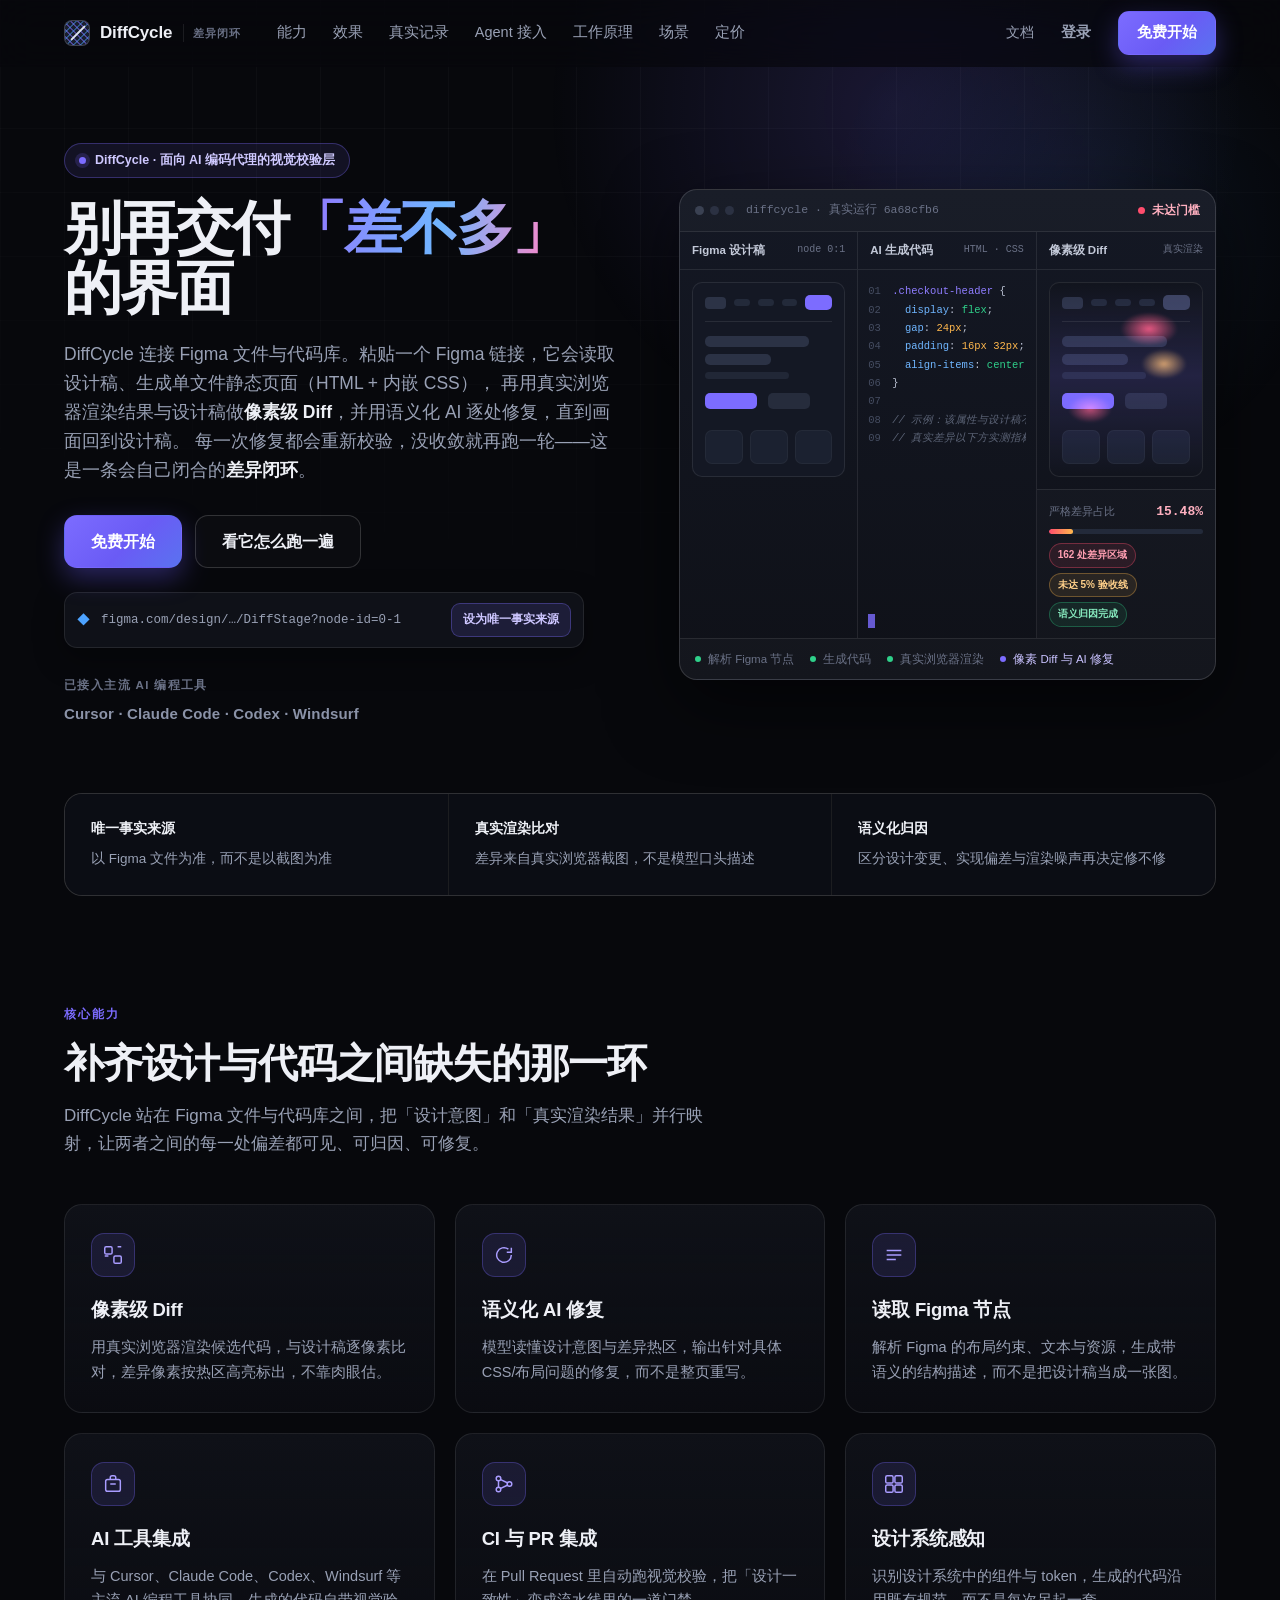
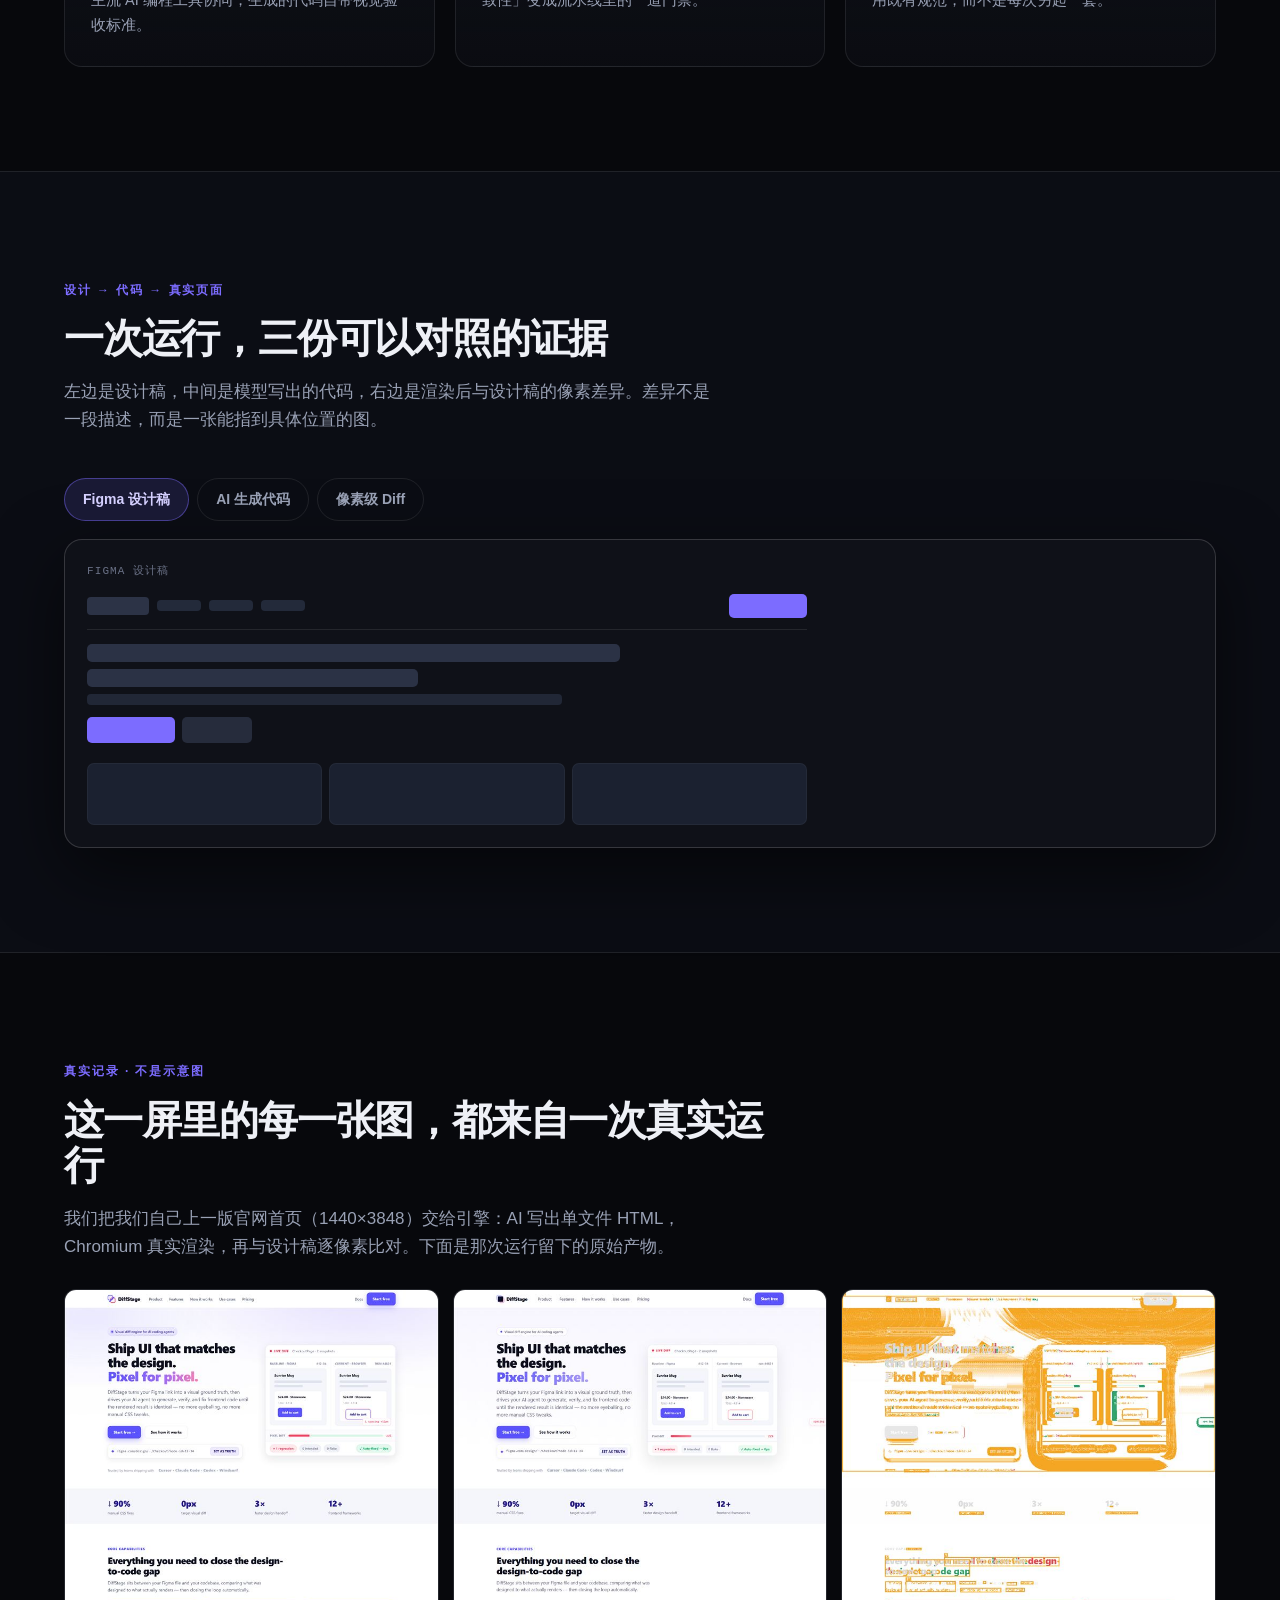
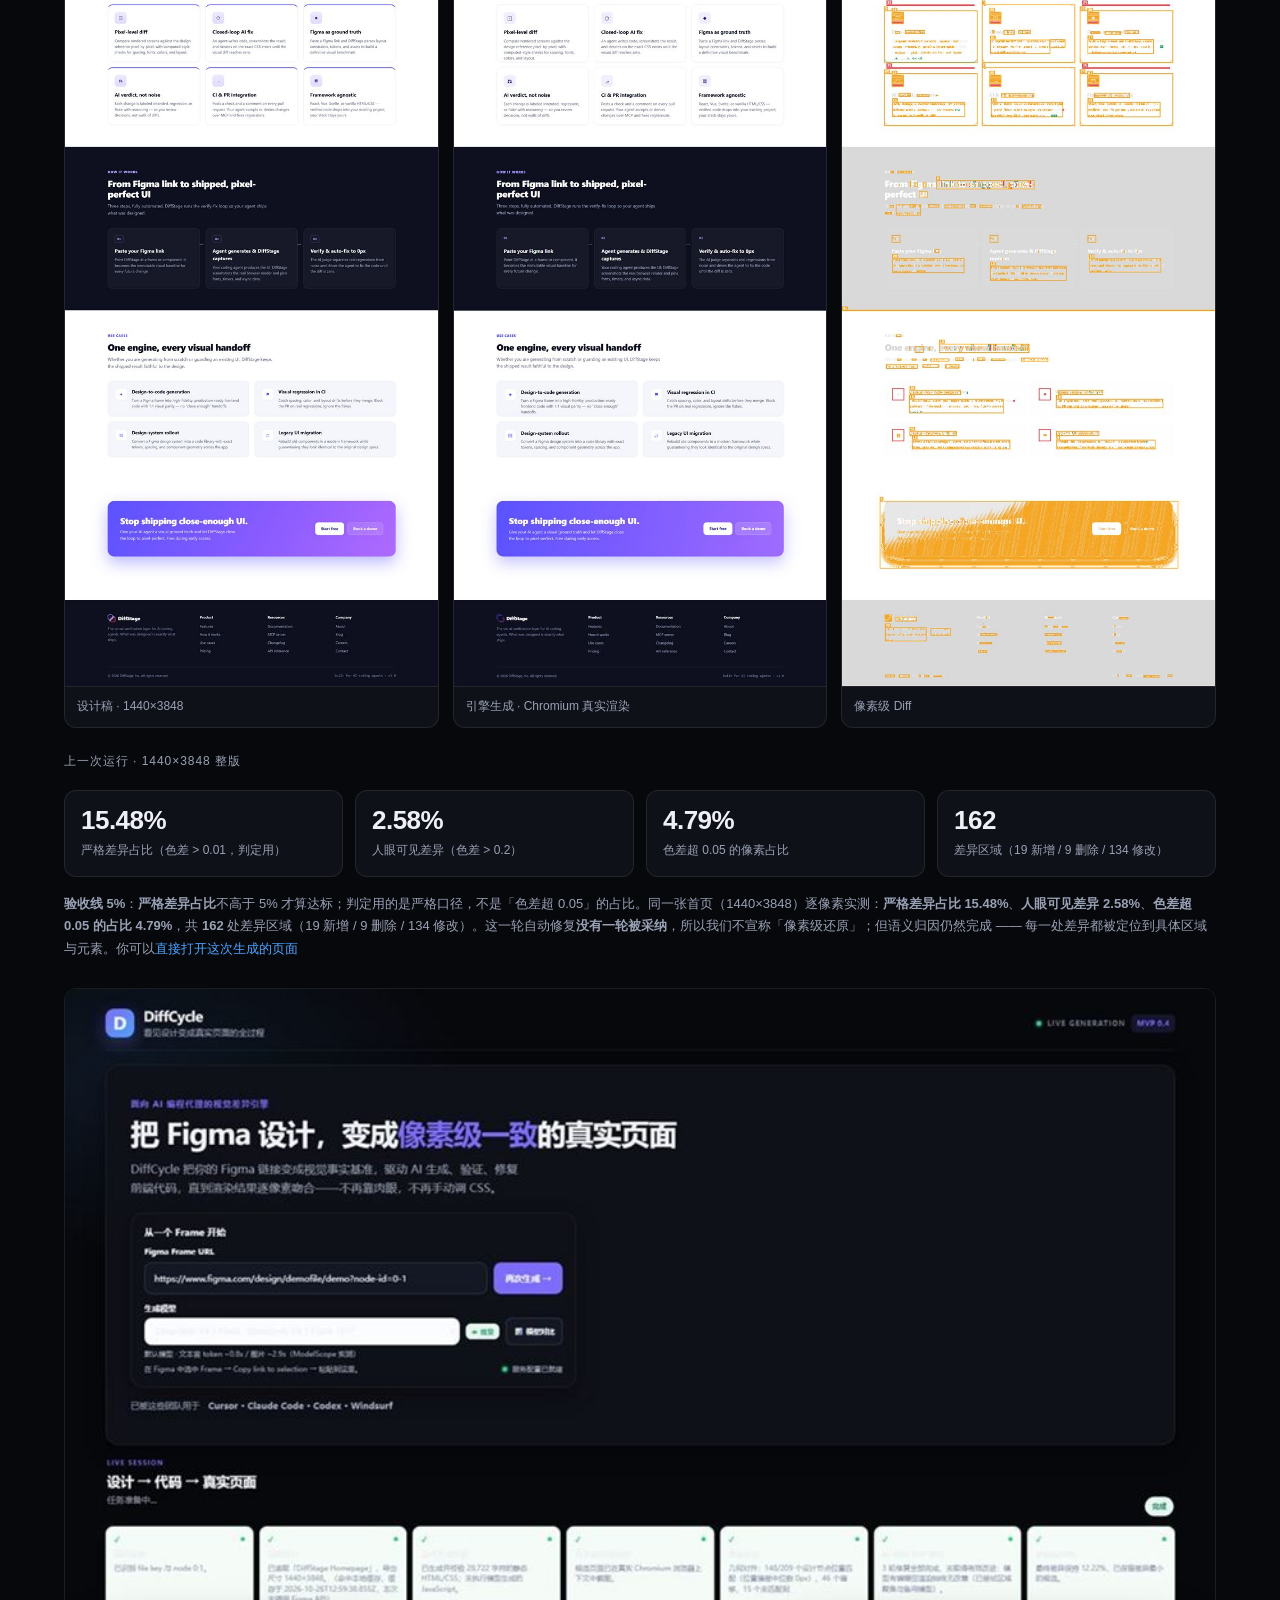
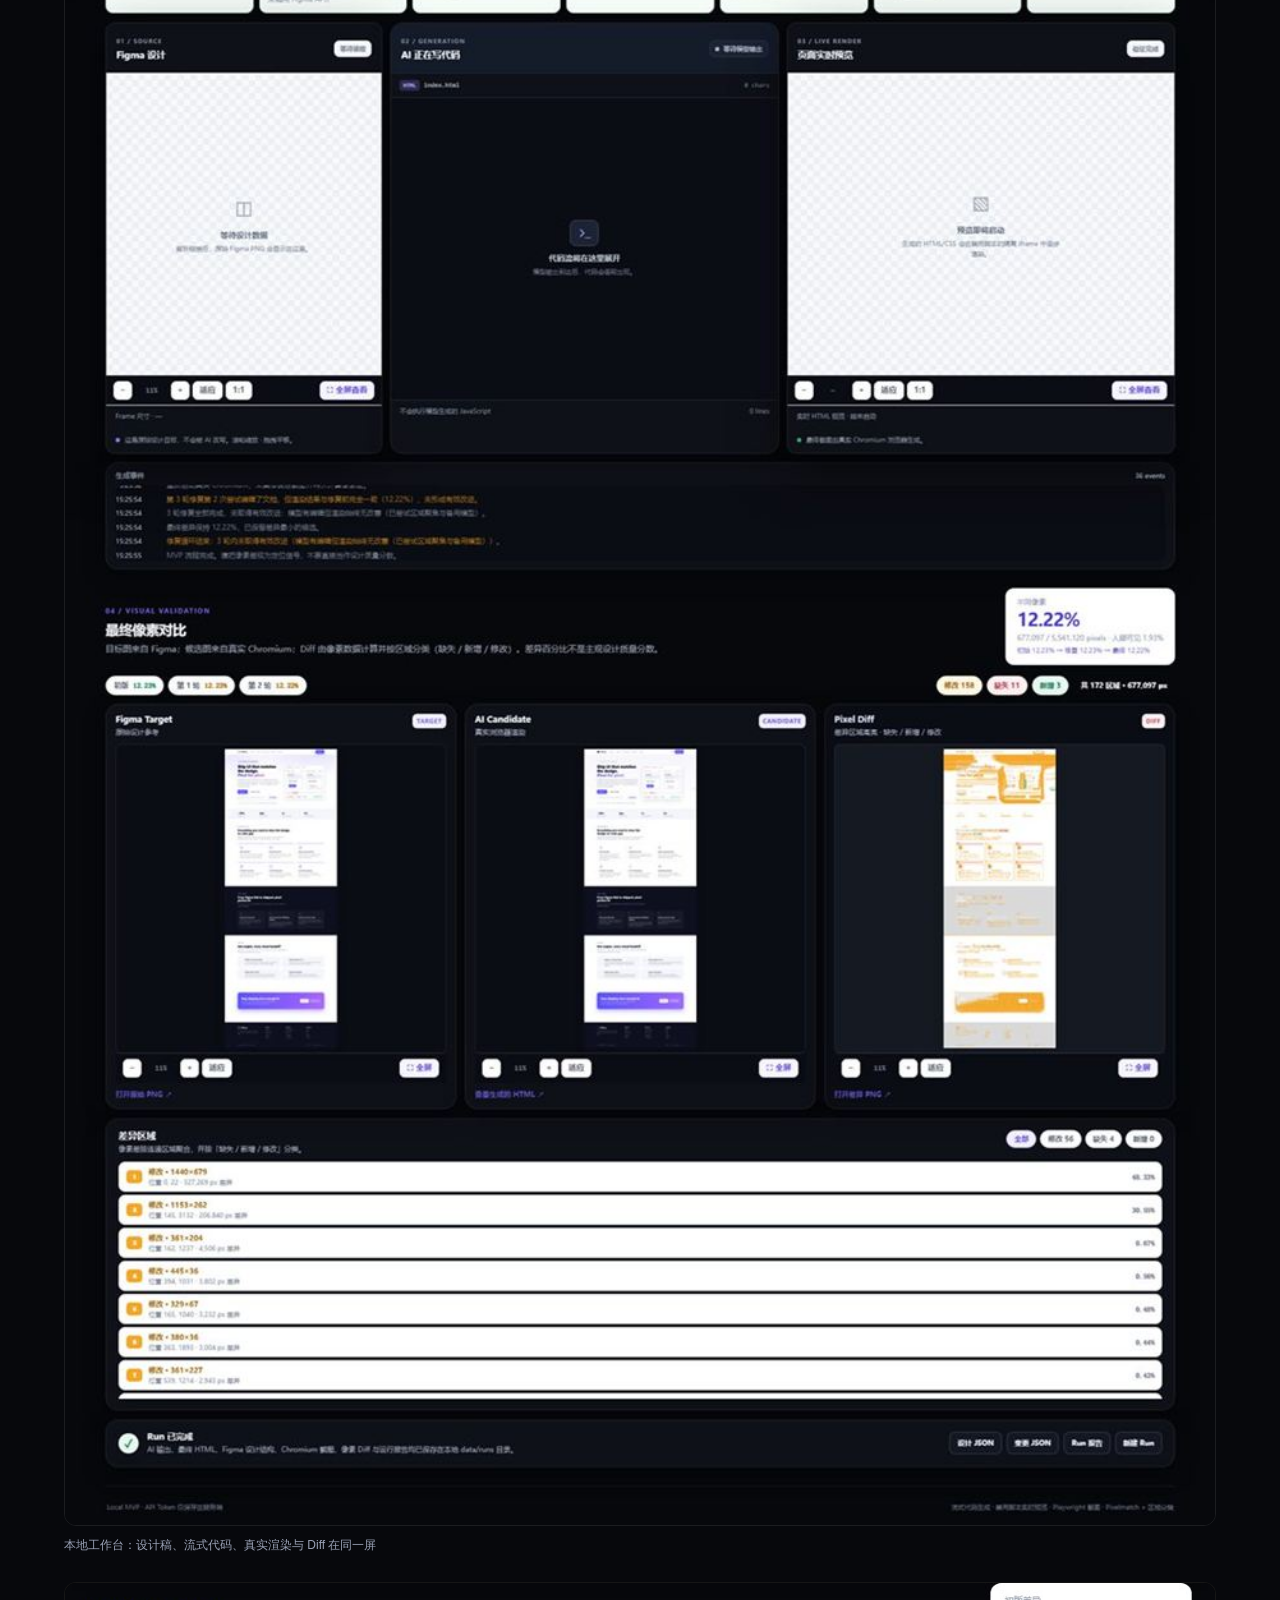
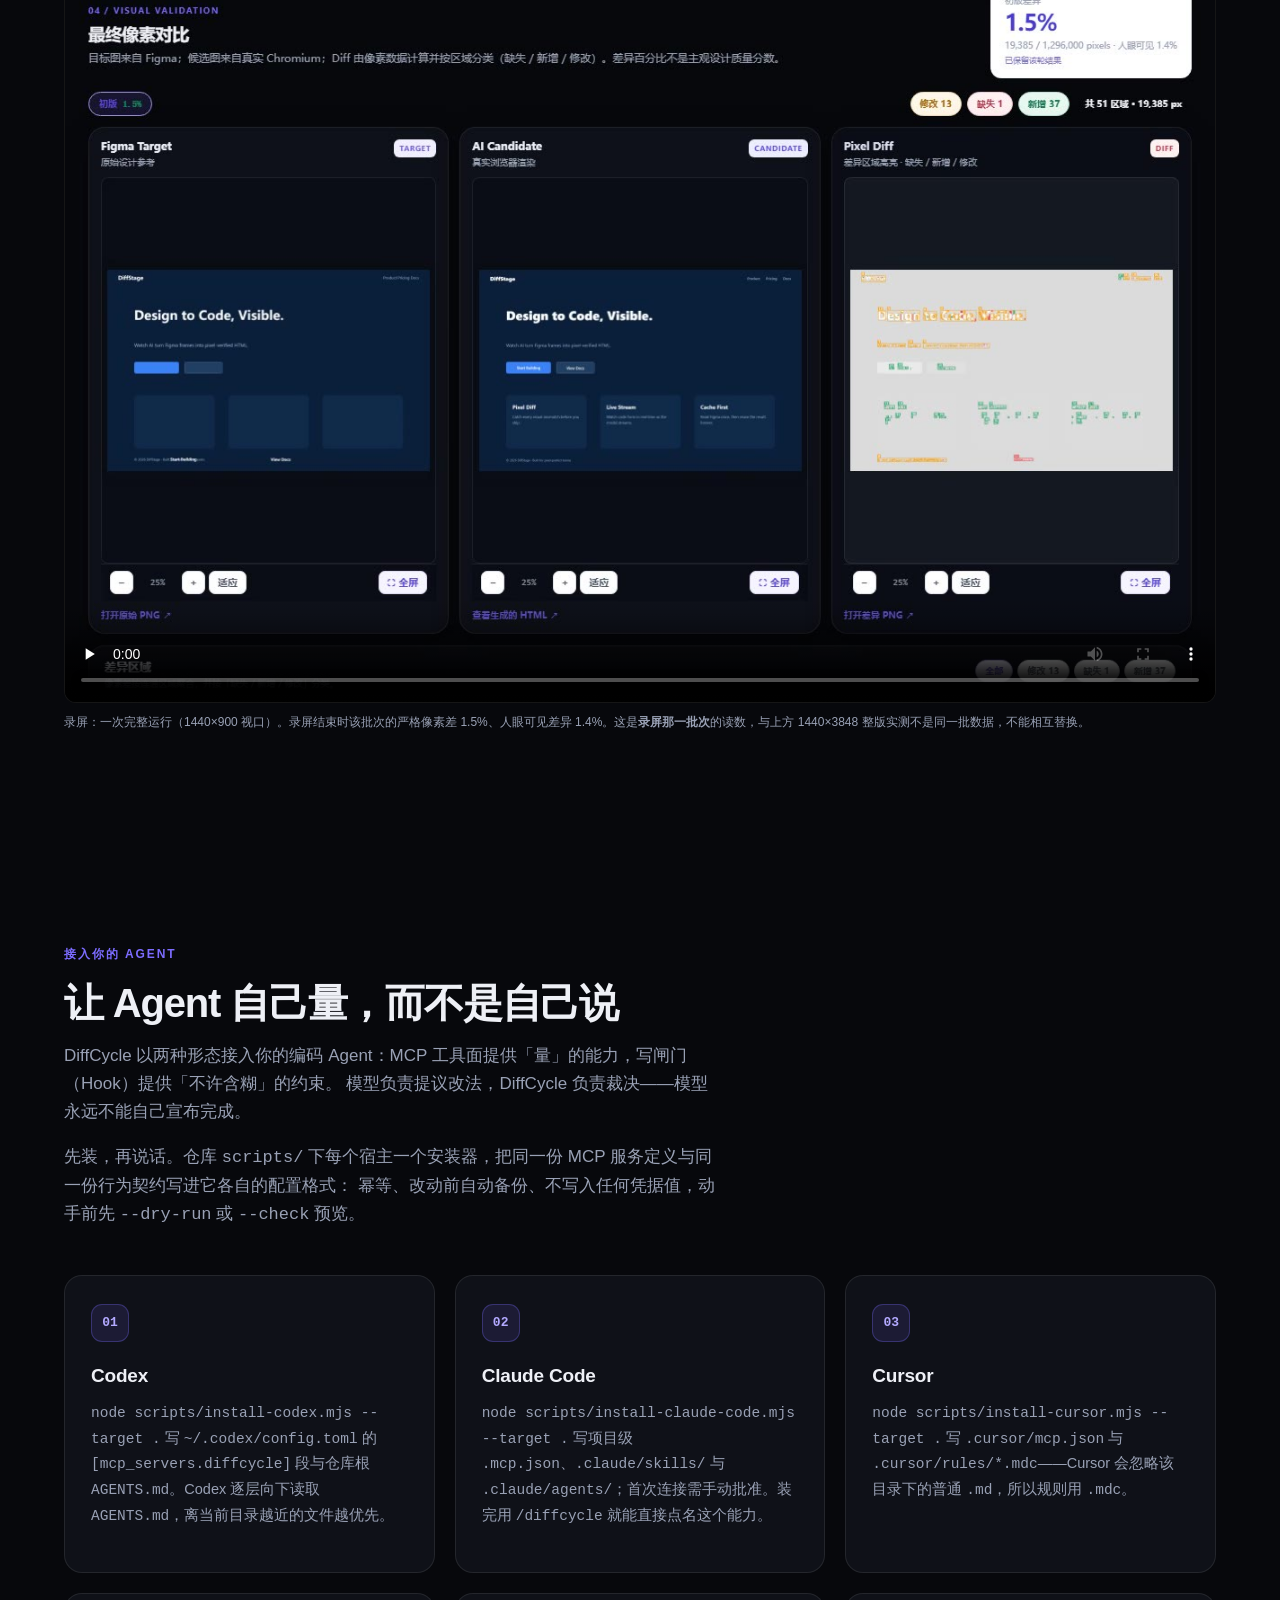
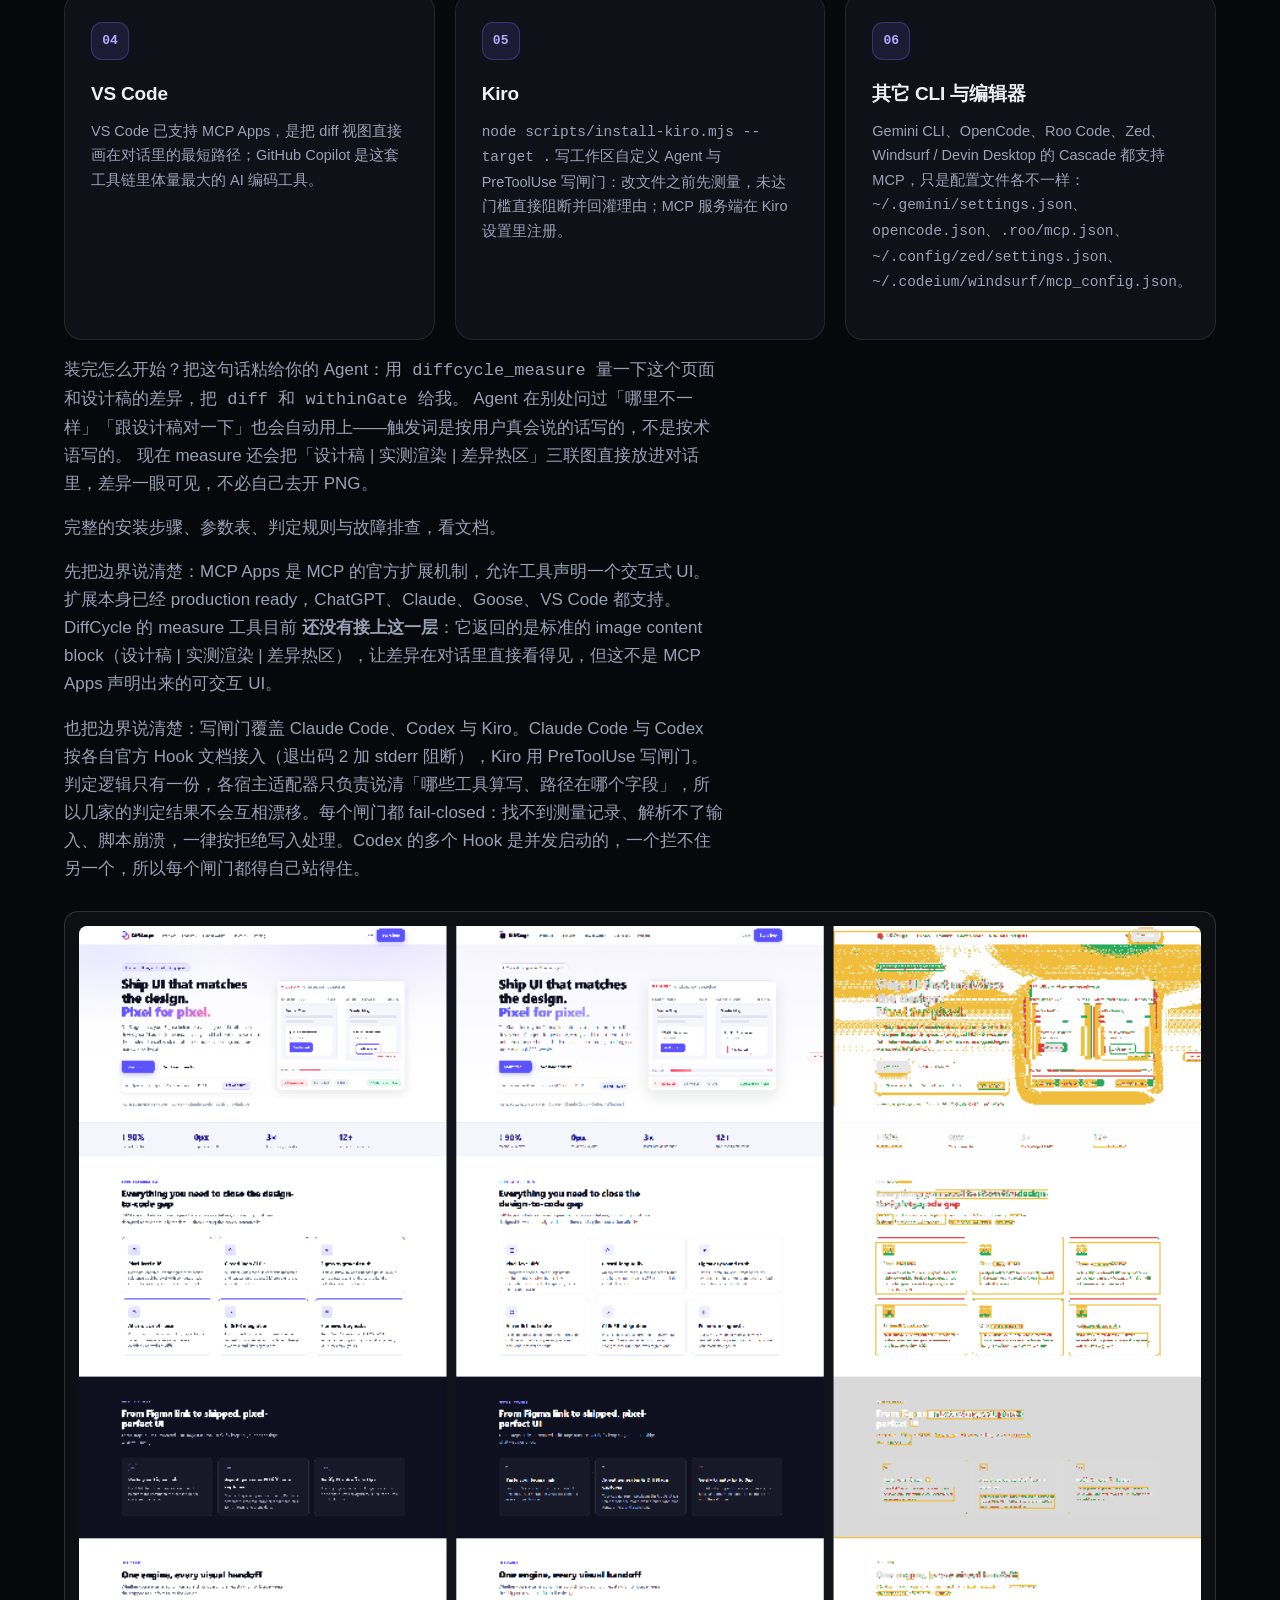
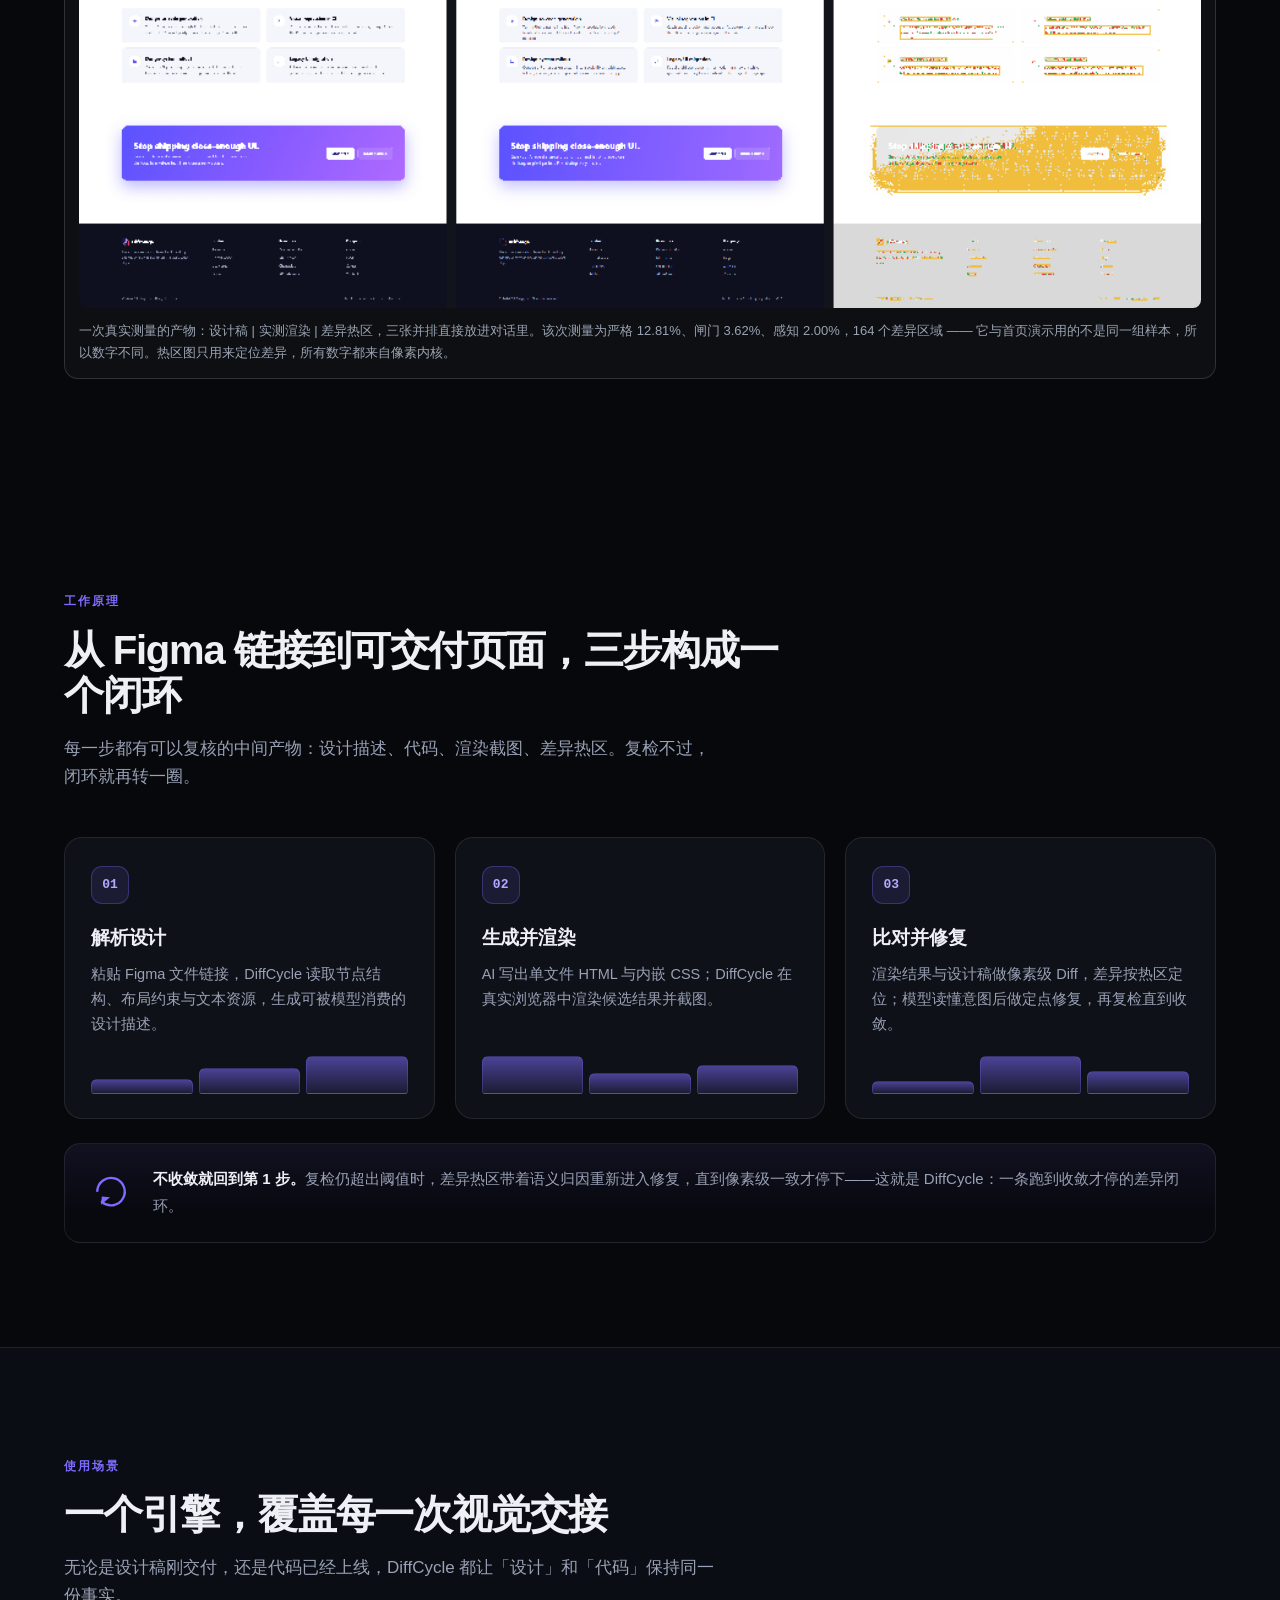
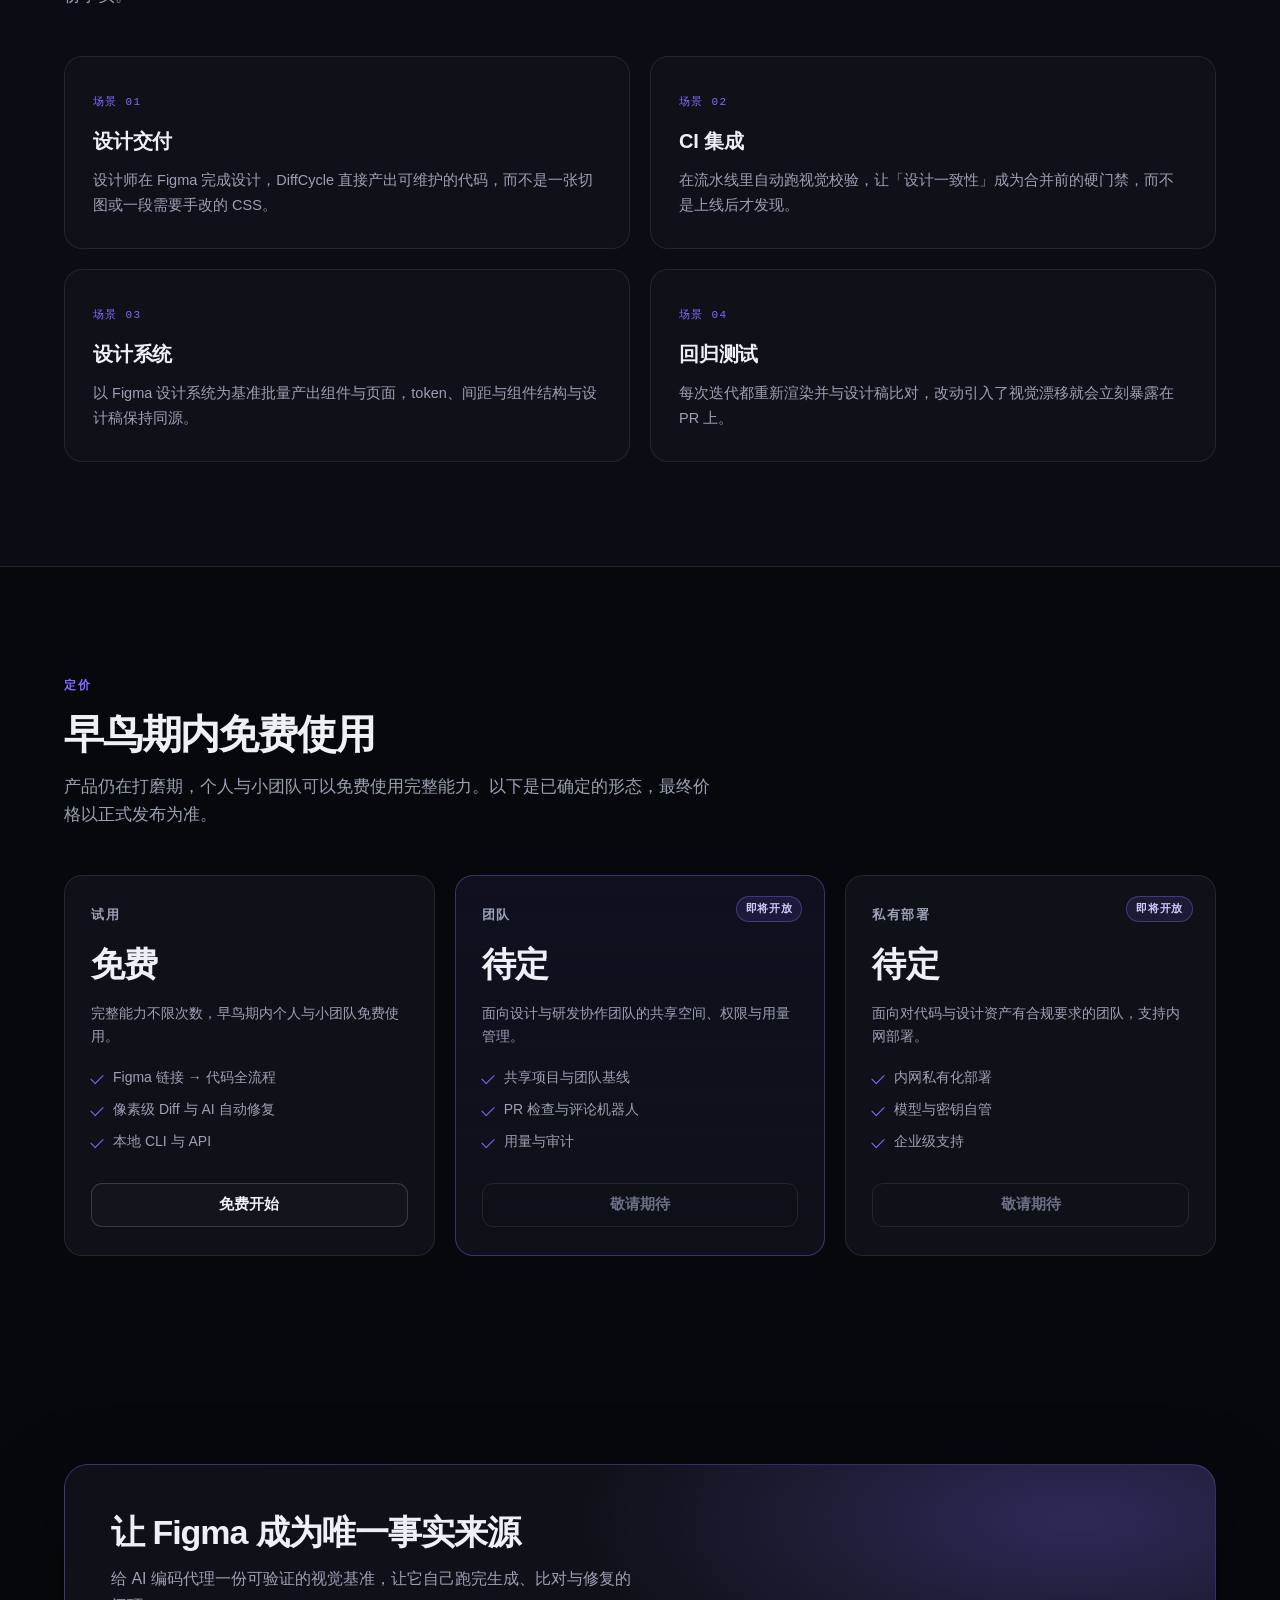
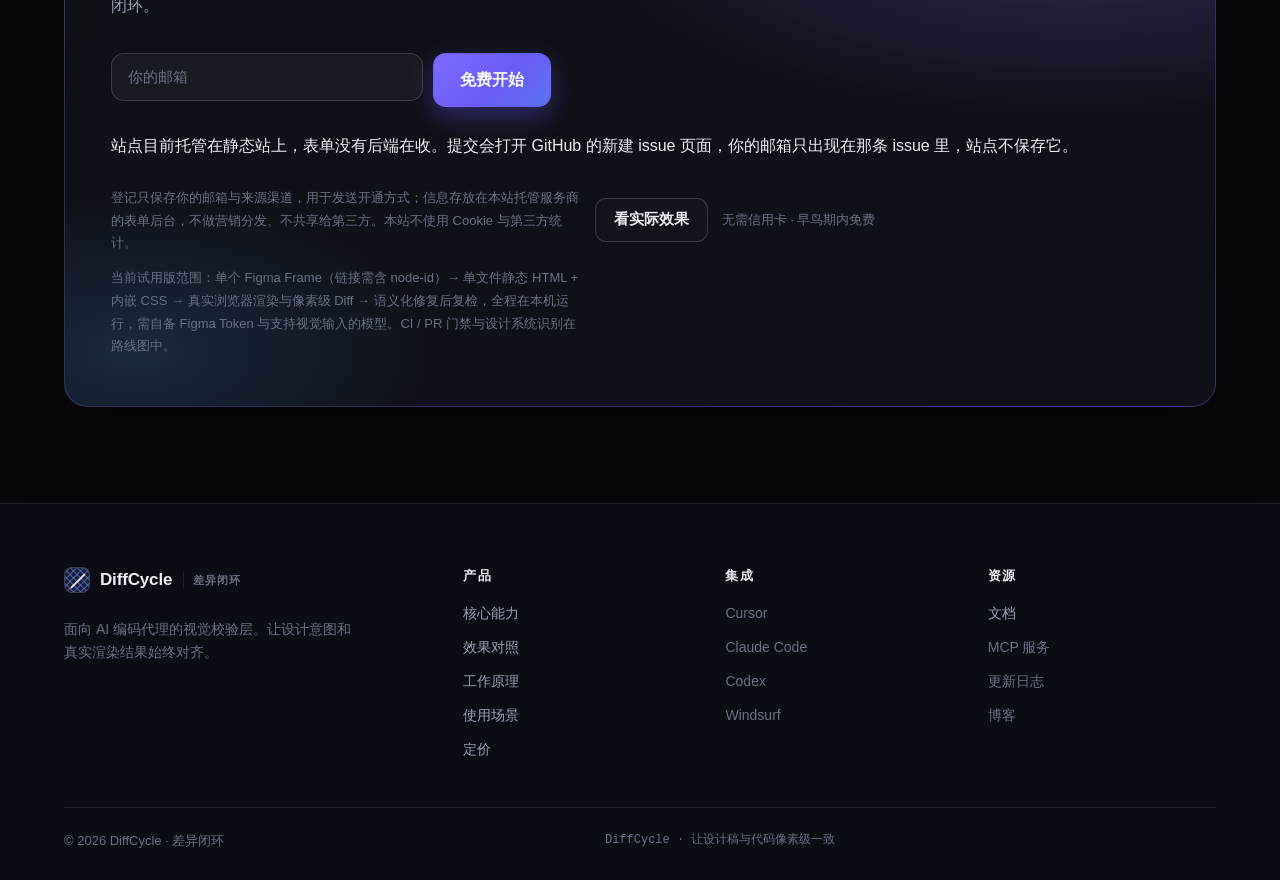
==== index.html @ e537f055 "site: clear the last coming soon badges Every remaining badge in the footer pointed at something tha" ====
<!doctype html>
<html lang="zh-CN">
<head>
<meta charset="utf-8" />
<meta name="viewport" content="width=device-width, initial-scale=1, viewport-fit=cover" />
<title>DiffCycle — 让设计稿与代码像素级一致 | 面向 AI 编码代理的视觉校验层</title>
<meta name="description" content="DiffCycle 连接 Figma 文件与代码库：粘贴 Figma 链接即可读取设计稿、生成可维护代码，并用像素级 Diff 与语义化 AI 修复把渲染结果拉回设计稿，形成一条跑到收敛的差异闭环。以 Figma 为唯一事实来源，可接入 Cursor、Claude Code、Codex、Windsurf，并在 CI / Pull Request 中运行。" />
<meta name="theme-color" content="#07080C" />
<meta property="og:title" content="DiffCycle — 让设计稿与代码像素级一致" />
<meta property="og:description" content="面向 AI 编码代理的视觉校验层：Figma → 代码 → 真实渲染 → 像素级 Diff → 语义化自动修复。" />
<meta property="og:type" content="website" />
<meta property="og:image" content="https://diffcycle.pages.dev/assets/img/og.png" />
<meta property="og:image:width" content="1200" />
<meta property="og:image:height" content="630" />
<meta name="twitter:card" content="summary_large_image" />
<link rel="icon" href="assets/img/favicon.svg" type="image/svg+xml" />
<link rel="stylesheet" href="assets/css/main.css" />
  <link rel="canonical" href="https://diffcycle.pages.dev/" />
  <meta property="og:url" content="https://diffcycle.pages.dev/" />
  <meta name="twitter:image" content="https://diffcycle.pages.dev/assets/img/og.png" />
</head>
<body>
<div class="bg-grid" aria-hidden="true"></div>
<div class="bg-spot" id="bgSpot" aria-hidden="true"></div>
<div class="scroll-progress" id="scrollProgress" aria-hidden="true"></div>

<a class="skip-link" href="#main">跳到主要内容</a>

<header class="nav" id="top">
  <div class="container nav-inner">
    <a class="brand" href="#top" aria-label="DiffCycle 首页">
      <span class="mark" aria-hidden="true"><span class="mk-a"></span><span class="mk-b"></span><span class="mk-x"></span></span>
      <span class="brand-name">DiffCycle</span>
      <span class="brand-cn" aria-hidden="true">差异闭环</span>
    </a>

    <nav class="nav-links" id="navLinks" aria-label="主导航">
      <a href="#capabilities">能力</a>
      <a href="#showcase">效果</a>
        <a href="#proof">真实记录</a>
      <a href="#agent">Agent 接入</a>
      <a href="#how">工作原理</a>
      <a href="#cases">场景</a>
      <a href="#pricing">定价</a>
    </nav>

    <div class="nav-actions">
      <a class="nav-quiet" href="docs.html">文档</a>
      <a class="btn btn-quiet" href="#start">登录</a>
      <a class="btn btn-primary" href="#start">免费开始</a>
      <button class="nav-toggle" id="navToggle" type="button" aria-expanded="false" aria-controls="navLinks" aria-label="展开导航菜单">
        <span></span><span></span>
      </button>
    </div>
  </div>
</header>

<main id="main">

  <!-- HERO -->
  <section class="hero">
    <div class="container hero-grid">
      <div class="hero-copy">
        <span class="pill reveal"><span class="dot"></span>DiffCycle · 面向 AI 编码代理的视觉校验层</span>
        <h1 class="reveal">别再交付<span class="grad">「差不多」</span>的界面</h1>
        <p class="lede reveal">
          DiffCycle 连接 Figma 文件与代码库。粘贴一个 Figma 链接，它会读取设计稿、生成单文件静态页面（HTML + 内嵌 CSS），
          再用真实浏览器渲染结果与设计稿做<strong>像素级 Diff</strong>，并用语义化 AI 逐处修复，直到画面回到设计稿。
          每一次修复都会重新校验，没收敛就再跑一轮——这是一条会自己闭合的<strong>差异闭环</strong>。
        </p>

        <div class="hero-actions reveal">
          <a class="btn btn-primary btn-lg" href="#start">免费开始</a>
          <a class="btn btn-outline btn-lg" href="#how">看它怎么跑一遍</a>
        </div>

        <div class="figma-bar reveal">
          <span class="figma-mark" aria-hidden="true">◆</span>
          <code>figma.com/design/…/DiffStage?node-id=0-1</code>
          <span class="figma-go">设为唯一事实来源</span>
        </div>

        <div class="hero-trust reveal">
          <span class="trust-label">已接入主流 AI 编程工具</span>
          <span class="trust-list">Cursor · Claude Code · Codex · Windsurf</span>
        </div>
      </div>

      <!-- 三联产品 mock -->
      <div class="hero-stage reveal" role="img" aria-label="DiffCycle 产品界面示意：Figma 设计稿、AI 生成代码、像素级 Diff 三联对比">
        <div class="stage-bar">
          <span class="stage-dots" aria-hidden="true"><i></i><i></i><i></i></span>
          <span class="stage-title">diffcycle · 真实运行 6a68cfb6</span>
          <span class="stage-live"><i></i>未达门槛</span>
        </div>

        <div class="stage-grid">
          <!-- Figma -->
          <div class="pane">
            <div class="pane-head"><span class="pane-name">Figma 设计稿</span><span class="pane-meta">node 0:1</span></div>
            <div class="pane-body">
              <div class="mp mp-figma">
                <div class="mp-nav">
                  <span class="mp-logo"></span>
                  <span class="mp-link"></span><span class="mp-link"></span><span class="mp-link"></span>
                  <span class="mp-cta"></span>
                </div>
                <div class="mp-hero">
                  <span class="mp-title"></span>
                  <span class="mp-title mp-title-short"></span>
                  <span class="mp-sub"></span>
                  <span class="mp-btn mp-btn-a"></span>
                  <span class="mp-btn mp-btn-b"></span>
                </div>
                <div class="mp-cards"><span></span><span></span><span></span></div>
              </div>
            </div>
          </div>

          <!-- 代码 -->
          <div class="pane">
            <div class="pane-head"><span class="pane-name">AI 生成代码</span><span class="pane-meta">HTML · CSS</span></div>
            <div class="pane-body pane-body-code">
              <pre class="code"><code><span class="ln">01</span><span class="tk-sel">.checkout-header</span> {
<span class="ln">02</span>  <span class="tk-prop">display</span>: <span class="tk-val">flex</span>;
<span class="ln">03</span>  <span class="tk-prop">gap</span>: <span class="tk-num">24px</span>;
<span class="ln">04</span>  <span class="tk-prop">padding</span>: <span class="tk-num">16px</span> <span class="tk-num">32px</span>;
<span class="ln">05</span>  <span class="tk-prop">align-items</span>: <span class="tk-val">center</span>;
<span class="ln">06</span>}
<span class="ln">07</span>
<span class="ln">08</span><span class="tk-com">// 示例：该属性与设计稿不符</span>
<span class="ln">09</span><span class="tk-com">// 真实差异以下方实测指标为准</span></code></pre>
              <span class="code-caret" aria-hidden="true"></span>
            </div>
          </div>

          <!-- Diff -->
          <div class="pane pane-diff">
            <div class="pane-head"><span class="pane-name">像素级 Diff</span><span class="pane-meta">真实渲染</span></div>
            <div class="pane-body">
              <div class="mp mp-render">
                <div class="mp-nav">
                  <span class="mp-logo"></span>
                  <span class="mp-link"></span><span class="mp-link"></span><span class="mp-link"></span>
                  <span class="mp-cta mp-cta-off"></span>
                </div>
                <div class="mp-hero">
                  <span class="mp-title"></span>
                  <span class="mp-title mp-title-short"></span>
                  <span class="mp-sub"></span>
                  <span class="mp-btn mp-btn-a"></span>
                  <span class="mp-btn mp-btn-b"></span>
                </div>
                <div class="mp-cards"><span></span><span></span><span></span></div>
                <span class="hot hot-1" aria-hidden="true"></span>
                <span class="hot hot-2" aria-hidden="true"></span>
                <span class="hot hot-3" aria-hidden="true"></span>
                <span class="scan" aria-hidden="true"></span>
              </div>
            </div>
            <div class="diff-meter">
              <div class="diff-meter-row"><span>严格差异占比</span><b id="diffPct">15.48%</b></div>
              <div class="diff-bar"><span id="diffBar" style="width:15.48%"></span></div>
              <div class="diff-legend">
                <span class="chip chip-bad">162 处差异区域</span>
                <span class="chip chip-warn">未达 5% 验收线</span>
                <span class="chip chip-ok">语义归因完成</span>
              </div>
            </div>
          </div>
        </div>

        <div class="stage-foot">
          <span class="stage-step"><i class="ok"></i>解析 Figma 节点</span>
          <span class="stage-step"><i class="ok"></i>生成代码</span>
          <span class="stage-step"><i class="ok"></i>真实浏览器渲染</span>
          <span class="stage-step is-active"><i class="spin"></i>像素 Diff 与 AI 修复</span>
        </div>
      </div>
    </div>

    <div class="container">
      <div class="principles reveal">
        <div class="principle">
          <span class="principle-k">唯一事实来源</span>
          <span class="principle-v">以 Figma 文件为准，而不是以截图为准</span>
        </div>
        <div class="principle">
          <span class="principle-k">真实渲染比对</span>
          <span class="principle-v">差异来自真实浏览器截图，不是模型口头描述</span>
        </div>
        <div class="principle">
          <span class="principle-k">语义化归因</span>
          <span class="principle-v">区分设计变更、实现偏差与渲染噪声再决定修不修</span>
        </div>
      </div>
    </div>
  </section>

  <!-- 能力 -->
  <section class="section" id="capabilities">
    <div class="container">
      <span class="eyebrow reveal">核心能力</span>
      <h2 class="sec-title reveal">补齐设计与代码之间缺失的那一环</h2>
      <p class="sec-sub reveal">DiffCycle 站在 Figma 文件与代码库之间，把「设计意图」和「真实渲染结果」并行映射，让两者之间的每一处偏差都可见、可归因、可修复。</p>

      <div class="cards">
        <article class="card reveal">
          <span class="card-ico" aria-hidden="true">
            <svg viewBox="0 0 24 24" fill="none" stroke="currentColor" stroke-width="1.6"><rect x="3" y="3" width="8" height="8" rx="1.5"/><rect x="13" y="13" width="8" height="8" rx="1.5"/><path d="M3 13h4M17 3h4"/></svg>
          </span>
          <h3>像素级 Diff</h3>
          <p>用真实浏览器渲染候选代码，与设计稿逐像素比对，差异像素按热区高亮标出，不靠肉眼估。</p>
        </article>
        <article class="card reveal">
          <span class="card-ico" aria-hidden="true">
            <svg viewBox="0 0 24 24" fill="none" stroke="currentColor" stroke-width="1.6"><path d="M20 12a8 8 0 1 1-3.2-6.4"/><path d="M20 4v5h-5"/></svg>
          </span>
          <h3>语义化 AI 修复</h3>
          <p>模型读懂设计意图与差异热区，输出针对具体 CSS/布局问题的修复，而不是整页重写。</p>
        </article>
        <article class="card reveal">
          <span class="card-ico" aria-hidden="true">
            <svg viewBox="0 0 24 24" fill="none" stroke="currentColor" stroke-width="1.6"><path d="M4 7h16M4 12h16M4 17h10"/></svg>
          </span>
          <h3>读取 Figma 节点</h3>
          <p>解析 Figma 的布局约束、文本与资源，生成带语义的结构描述，而不是把设计稿当成一张图。</p>
        </article>
        <article class="card reveal">
          <span class="card-ico" aria-hidden="true">
            <svg viewBox="0 0 24 24" fill="none" stroke="currentColor" stroke-width="1.6"><path d="M9 7V5a2 2 0 0 1 2-2h2a2 2 0 0 1 2 2v2"/><rect x="4" y="7" width="16" height="13" rx="2"/><path d="M9 12h6"/></svg>
          </span>
          <h3>AI 工具集成</h3>
          <p>与 Cursor、Claude Code、Codex、Windsurf 等主流 AI 编程工具协同，生成的代码自带视觉验收标准。</p>
        </article>
        <article class="card reveal">
          <span class="card-ico" aria-hidden="true">
            <svg viewBox="0 0 24 24" fill="none" stroke="currentColor" stroke-width="1.6"><circle cx="6" cy="6" r="2.5"/><circle cx="6" cy="18" r="2.5"/><circle cx="18" cy="12" r="2.5"/><path d="M6 8.5v7M8.4 7.2l7.2 3.4M8.4 16.8l7.2-3.4"/></svg>
          </span>
          <h3>CI 与 PR 集成</h3>
          <p>在 Pull Request 里自动跑视觉校验，把「设计一致性」变成流水线里的一道门禁。</p>
        </article>
        <article class="card reveal">
          <span class="card-ico" aria-hidden="true">
            <svg viewBox="0 0 24 24" fill="none" stroke="currentColor" stroke-width="1.6"><rect x="3" y="3" width="8" height="8" rx="1.5"/><rect x="13" y="3" width="8" height="8" rx="1.5"/><rect x="3" y="13" width="8" height="8" rx="1.5"/><rect x="13" y="13" width="8" height="8" rx="1.5"/></svg>
          </span>
          <h3>设计系统感知</h3>
          <p>识别设计系统中的组件与 token，生成的代码沿用既有规范，而不是每次另起一套。</p>
        </article>
      </div>
    </div>
  </section>

  <!-- 效果：三联大图 -->
  <section class="section section-alt" id="showcase">
    <div class="container">
      <span class="eyebrow reveal">设计 → 代码 → 真实页面</span>
      <h2 class="sec-title reveal">一次运行，三份可以对照的证据</h2>
      <p class="sec-sub reveal">左边是设计稿，中间是模型写出的代码，右边是渲染后与设计稿的像素差异。差异不是一段描述，而是一张能指到具体位置的图。</p>

      <div class="showcase reveal">
        <div class="showcase-tabs" role="tablist" aria-label="对照视图切换">
          <button class="tab is-active" role="tab" aria-selected="true" data-view="figma">Figma 设计稿</button>
          <button class="tab" role="tab" aria-selected="false" data-view="code">AI 生成代码</button>
          <button class="tab" role="tab" aria-selected="false" data-view="diff">像素级 Diff</button>
        </div>
        <div class="showcase-stage">
          <div class="sc-panel is-active" data-view="figma">
            <div class="sc-label">Figma 设计稿</div>
            <div class="sc-mock">
              <div class="mp-nav"><span class="mp-logo"></span><span class="mp-link"></span><span class="mp-link"></span><span class="mp-link"></span><span class="mp-cta"></span></div>
              <div class="mp-hero"><span class="mp-title"></span><span class="mp-title mp-title-short"></span><span class="mp-sub"></span><span class="mp-btn mp-btn-a"></span><span class="mp-btn mp-btn-b"></span></div>
              <div class="mp-cards"><span></span><span></span><span></span></div>
            </div>
          </div>
          <div class="sc-panel" data-view="code">
            <div class="sc-label">AI 生成代码</div>
            <pre class="code code-lg"><code><span class="ln">01</span><span class="tk-sel">.checkout-header</span> {
<span class="ln">02</span>  <span class="tk-prop">display</span>: <span class="tk-val">flex</span>;
<span class="ln">03</span>  <span class="tk-prop">gap</span>: <span class="tk-num">24px</span>;
<span class="ln">04</span>  <span class="tk-prop">padding</span>: <span class="tk-num">16px</span> <span class="tk-num">32px</span>;
<span class="ln">05</span>  <span class="tk-prop">align-items</span>: <span class="tk-val">center</span>;
<span class="ln">06</span>  <span class="tk-prop">border-bottom</span>: <span class="tk-num">1px</span> <span class="tk-val">solid</span> #1b2030;
<span class="ln">07</span>}
<span class="ln">08</span>
<span class="ln">09</span><span class="tk-com">// 示例注释</span>
<span class="ln">10</span><span class="tk-com">// 示例注释</span></code></pre>
          </div>
          <div class="sc-panel" data-view="diff">
            <div class="sc-label">像素级 Diff</div>
            <div class="sc-mock sc-mock-diff">
              <div class="mp-nav"><span class="mp-logo"></span><span class="mp-link"></span><span class="mp-link"></span><span class="mp-link"></span><span class="mp-cta mp-cta-off"></span></div>
              <div class="mp-hero"><span class="mp-title"></span><span class="mp-title mp-title-short"></span><span class="mp-sub"></span><span class="mp-btn mp-btn-a"></span><span class="mp-btn mp-btn-b"></span></div>
              <div class="mp-cards"><span></span><span></span><span></span></div>
              <span class="hot hot-lg hot-1" aria-hidden="true"></span>
              <span class="hot hot-lg hot-2" aria-hidden="true"></span>
              <span class="hot hot-lg hot-3" aria-hidden="true"></span>
            </div>
            <div class="sc-note">
              <span class="chip chip-bad">热区 1 · 导航间距 +12px</span>
              <span class="chip chip-warn">热区 2 · 按钮圆角偏差</span>
              <span class="chip chip-warn">热区 3 · 文案基线偏移</span>
            </div>
          </div>
        </div>
      </div>
    </div>
  </section>

    <!-- 真实跑通记录：来自本机一次真实运行 -->
    <section class="section" id="proof">
      <div class="container">
        <span class="eyebrow reveal">真实记录 · 不是示意图</span>
        <h2 class="sec-title reveal">这一屏里的每一张图，都来自一次真实运行</h2>
        <p class="sec-sub reveal">我们把我们自己上一版官网首页（1440×3848）交给引擎：AI 写出单文件 HTML，Chromium 真实渲染，再与设计稿逐像素比对。下面是那次运行留下的原始产物。</p>

        <div class="proof-grid reveal">
          <figure class="proof-cell">
            <img src="assets/img/run-design.jpg" width="700" height="1871" alt="设计稿：1440×3848 的整版设计稿" loading="lazy" />
            <figcaption>设计稿 · 1440×3848</figcaption>
          </figure>
          <figure class="proof-cell">
            <img src="assets/img/run-generated.jpg" width="700" height="1871" alt="AI 生成的页面在真实 Chromium 中的渲染截图" loading="lazy" />
            <figcaption>引擎生成 · Chromium 真实渲染</figcaption>
          </figure>
          <figure class="proof-cell">
            <img src="assets/img/run-diff.jpg" width="700" height="1871" alt="像素级差异图" loading="lazy" />
            <figcaption>像素级 Diff</figcaption>
          </figure>
        </div>

        <p class="proof-label reveal">上一次运行 · 1440×3848 整版</p>
        <div class="proof-metrics reveal"><div><b>15.48%</b><span>严格差异占比（色差 &gt; 0.01，判定用）</span></div><div><b>2.58%</b><span>人眼可见差异（色差 &gt; 0.2）</span></div><div><b>4.79%</b><span>色差超 0.05 的像素占比</span></div><div><b>162</b><span>差异区域（19 新增 / 9 删除 / 134 修改）</span></div></div>

        <p class="proof-note reveal"><b>验收线 5%</b>：<b>严格差异占比</b>不高于 5% 才算达标；判定用的是严格口径，不是「色差超 0.05」的占比。同一张首页（1440×3848）逐像素实测：<b>严格差异占比 15.48%</b>、<b>人眼可见差异 2.58%</b>、<b>色差超 0.05 的占比 4.79%</b>，共 <b>162</b> 处差异区域（19 新增 / 9 删除 / 134 修改）。这一轮自动修复<b>没有一轮被采纳</b>，所以我们不宣称「像素级还原」；但语义归因仍然完成 —— 每一处差异都被定位到具体区域与元素。你可以<a href="assets/runs/generated-page.html" target="_blank" rel="noreferrer">直接打开这次生成的页面</a></p>

        <figure class="proof-shot reveal">
          <img src="assets/img/workbench.jpg" width="900" height="1672" alt="DiffCycle 本地工作台：左侧设计稿、中间流式代码、右侧真实渲染与像素 Diff" loading="lazy" />
          <figcaption>本地工作台：设计稿、流式代码、真实渲染与 Diff 在同一屏</figcaption>
        </figure>
        <figure class="proof-video reveal">
          <video controls preload="none" playsinline poster="assets/img/demo-run-poster.jpg">
            <source src="assets/video/demo-run.mp4" type="video/mp4" />
            你的浏览器不支持内嵌视频，可<a href="assets/video/demo-run.mp4">直接下载这段录屏</a>。
          </video>
          <figcaption>录屏：一次完整运行（1440×900 视口）。录屏结束时该批次的严格像素差 1.5%、人眼可见差异 1.4%。这是<b>录屏那一批次</b>的读数，与上方 1440×3848 整版实测不是同一批数据，不能相互替换。</figcaption>
        </figure>
      </div>
    </section>

  <!-- 工作原理 -->
<!-- AGENT 接入 -->
<section class="section" id="agent">
<div class="container">
<span class="eyebrow reveal">接入你的 Agent</span>
<h2 class="sec-title reveal">让 Agent 自己量，而不是自己说</h2>
<p class="sec-sub reveal">
DiffCycle 以两种形态接入你的编码 Agent：MCP 工具面提供「量」的能力，写闸门（Hook）提供「不许含糊」的约束。
模型负责提议改法，DiffCycle 负责裁决——模型永远不能自己宣布完成。
</p>
<p class="sec-sub reveal">
先装，再说话。仓库 <code>scripts/</code> 下每个宿主一个安装器，把同一份 MCP 服务定义与同一份行为契约写进它各自的配置格式：
幂等、改动前自动备份、不写入任何凭据值，动手前先 <code>--dry-run</code> 或 <code>--check</code> 预览。
</p>
<ol class="steps">
<li class="step reveal"><span class="step-no">01</span><div class="step-body">
<h3>Codex</h3>
<p><code>node scripts/install-codex.mjs --target .</code> 写 <code>~/.codex/config.toml</code> 的 <code>[mcp_servers.diffcycle]</code> 段与仓库根 <code>AGENTS.md</code>。Codex 逐层向下读取 <code>AGENTS.md</code>，离当前目录越近的文件越优先。</p>
</div></li>
<li class="step reveal"><span class="step-no">02</span><div class="step-body">
<h3>Claude Code</h3>
<p><code>node scripts/install-claude-code.mjs --target .</code> 写项目级 <code>.mcp.json</code>、<code>.claude/skills/</code> 与 <code>.claude/agents/</code>；首次连接需手动批准。装完用 <code>/diffcycle</code> 就能直接点名这个能力。</p>
</div></li>
<li class="step reveal"><span class="step-no">03</span><div class="step-body">
<h3>Cursor</h3>
<p><code>node scripts/install-cursor.mjs --target .</code> 写 <code>.cursor/mcp.json</code> 与 <code>.cursor/rules/*.mdc</code>——Cursor 会忽略该目录下的普通 <code>.md</code>，所以规则用 <code>.mdc</code>。</p>
</div></li>
<li class="step reveal"><span class="step-no">04</span><div class="step-body">
<h3>VS Code</h3>
<p>VS Code 已支持 MCP Apps，是把 diff 视图直接画在对话里的最短路径；GitHub Copilot 是这套工具链里体量最大的 AI 编码工具。</p>
</div></li>
<li class="step reveal"><span class="step-no">05</span><div class="step-body">
<h3>Kiro</h3>
<p><code>node scripts/install-kiro.mjs --target .</code> 写工作区自定义 Agent 与 PreToolUse 写闸门：改文件之前先测量，未达门槛直接阻断并回灌理由；MCP 服务端在 Kiro 设置里注册。</p>
</div></li>
<li class="step reveal"><span class="step-no">06</span><div class="step-body">
<h3>其它 CLI 与编辑器</h3>
<p>Gemini CLI、OpenCode、Roo Code、Zed、Windsurf / Devin Desktop 的 Cascade 都支持 MCP，只是配置文件各不一样：<code>~/.gemini/settings.json</code>、<code>opencode.json</code>、<code>.roo/mcp.json</code>、<code>~/.config/zed/settings.json</code>、<code>~/.codeium/windsurf/mcp_config.json</code>。</p>
</div></li>
</ol>
<p class="sec-sub reveal">
装完怎么开始？把这句话粘给你的 Agent：<code>用 diffcycle_measure 量一下这个页面和设计稿的差异，把 diff 和 withinGate 给我</code>。
Agent 在别处问过「哪里不一样」「跟设计稿对一下」也会自动用上——触发词是按用户真会说的话写的，不是按术语写的。
现在 measure 还会把「设计稿 | 实测渲染 | 差异热区」三联图直接放进对话里，差异一眼可见，不必自己去开 PNG。</p>
        <p class="sec-sub reveal">完整的安装步骤、参数表、判定规则与故障排查，<a href="docs.html">看文档</a>。</p>
<p class="sec-sub reveal">
        先把边界说清楚：MCP Apps 是 MCP 的官方扩展机制，允许工具声明一个交互式 UI。扩展本身已经
        production ready，ChatGPT、Claude、Goose、VS Code 都支持。DiffCycle 的 measure 工具目前
        <strong>还没有接上这一层</strong>：它返回的是标准的 image content block（设计稿 | 实测渲染 |
        差异热区），让差异在对话里直接看得见，但这不是 MCP Apps 声明出来的可交互 UI。
      </p>
<p class="sec-sub reveal">
        也把边界说清楚：写闸门覆盖 Claude Code、Codex 与 Kiro。Claude Code 与 Codex 按各自官方 Hook 文档接入（退出码 2 加 stderr 阻断），Kiro 用 PreToolUse 写闸门。判定逻辑只有一份，各宿主适配器只负责说清「哪些工具算写、路径在哪个字段」，所以几家的判定结果不会互相漂移。每个闸门都 fail-closed：找不到测量记录、解析不了输入、脚本崩溃，一律按拒绝写入处理。Codex 的多个 Hook 是并发启动的，一个拦不住另一个，所以每个闸门都得自己站得住。</p>
        <figure class="agent-shot reveal">
          <img src="assets/img/run-comparison.png" width="916" height="802" alt="一次真实像素测量的三联图：左侧设计稿，中间实测渲染的页面，右侧差异热区">
          <figcaption>一次真实测量的产物：设计稿 | 实测渲染 | 差异热区，三张并排直接放进对话里。该次测量为严格 12.81%、闸门 3.62%、感知 2.00%，164 个差异区域 —— 它与首页演示用的不是同一组样本，所以数字不同。热区图只用来定位差异，所有数字都来自像素内核。</figcaption>
        </figure>
</div>
</section>




      <section class="section" id="how">
    <div class="container">
      <span class="eyebrow reveal">工作原理</span>
      <h2 class="sec-title reveal">从 Figma 链接到可交付页面，三步构成一个闭环</h2>
      <p class="sec-sub reveal">每一步都有可以复核的中间产物：设计描述、代码、渲染截图、差异热区。复检不过，闭环就再转一圈。</p>

      <ol class="steps">
        <li class="step reveal">
          <span class="step-no">01</span>
          <div class="step-body">
            <h3>解析设计</h3>
            <p>粘贴 Figma 文件链接，DiffCycle 读取节点结构、布局约束与文本资源，生成可被模型消费的设计描述。</p>
            <span class="step-art step-art-1" aria-hidden="true"><i></i><i></i><i></i></span>
          </div>
        </li>
        <li class="step reveal">
          <span class="step-no">02</span>
          <div class="step-body">
            <h3>生成并渲染</h3>
            <p>AI 写出单文件 HTML 与内嵌 CSS；DiffCycle 在真实浏览器中渲染候选结果并截图。</p>
            <span class="step-art step-art-2" aria-hidden="true"><i></i><i></i><i></i></span>
          </div>
        </li>
        <li class="step reveal">
          <span class="step-no">03</span>
          <div class="step-body">
            <h3>比对并修复</h3>
            <p>渲染结果与设计稿做像素级 Diff，差异按热区定位；模型读懂意图后做定点修复，再复检直到收敛。</p>
            <span class="step-art step-art-3" aria-hidden="true"><i></i><i></i><i></i></span>
          </div>
        </li>
      </ol>

      <div class="cycle-loop reveal" role="note">
        <span class="cycle-arrow" aria-hidden="true">
          <svg viewBox="0 0 48 48" width="44" height="44"><path d="M9 25a15 15 0 1 1 5 12" fill="none" stroke="currentColor" stroke-width="2.6" stroke-linecap="round"/><path d="M13 40l1-9 9 1z" fill="currentColor"/></svg>
        </span>
        <p class="cycle-text"><strong>不收敛就回到第 1 步。</strong>复检仍超出阈值时，差异热区带着语义归因重新进入修复，直到像素级一致才停下——这就是 DiffCycle：一条跑到收敛才停的差异闭环。</p>
      </div>
    </div>
  </section>

  <!-- 场景 -->
  <section class="section section-alt" id="cases">
    <div class="container">
      <span class="eyebrow reveal">使用场景</span>
      <h2 class="sec-title reveal">一个引擎，覆盖每一次视觉交接</h2>
      <p class="sec-sub reveal">无论是设计稿刚交付，还是代码已经上线，DiffCycle 都让「设计」和「代码」保持同一份事实。</p>

      <div class="cases">
        <article class="case reveal">
          <span class="case-no">场景 01</span>
          <h3>设计交付</h3>
          <p>设计师在 Figma 完成设计，DiffCycle 直接产出可维护的代码，而不是一张切图或一段需要手改的 CSS。</p>
        </article>
        <article class="case reveal">
          <span class="case-no">场景 02</span>
          <h3>CI 集成</h3>
          <p>在流水线里自动跑视觉校验，让「设计一致性」成为合并前的硬门禁，而不是上线后才发现。</p>
        </article>
        <article class="case reveal">
          <span class="case-no">场景 03</span>
          <h3>设计系统</h3>
          <p>以 Figma 设计系统为基准批量产出组件与页面，token、间距与组件结构与设计稿保持同源。</p>
        </article>
        <article class="case reveal">
          <span class="case-no">场景 04</span>
          <h3>回归测试</h3>
          <p>每次迭代都重新渲染并与设计稿比对，改动引入了视觉漂移就会立刻暴露在 PR 上。</p>
        </article>
      </div>
    </div>
  </section>

  <!-- 定价 -->
  <section class="section" id="pricing">
    <div class="container">
      <span class="eyebrow reveal">定价</span>
      <h2 class="sec-title reveal">早鸟期内免费使用</h2>
      <p class="sec-sub reveal">产品仍在打磨期，个人与小团队可以免费使用完整能力。以下是已确定的形态，最终价格以正式发布为准。</p>

      <div class="plans">
        <article class="plan reveal">
          <span class="plan-name">试用</span>
          <span class="plan-price">免费</span>
          <span class="plan-desc">完整能力不限次数，早鸟期内个人与小团队免费使用。</span>
          <ul class="plan-list">
            <li>Figma 链接 → 代码全流程</li>
            <li>像素级 Diff 与 AI 自动修复</li>
            <li>本地 CLI 与 API</li>
          </ul>
          <a class="btn btn-outline btn-block" href="#start">免费开始</a>
        </article>
        <article class="plan plan-hi reveal">
          <span class="plan-badge">即将开放</span>
          <span class="plan-name">团队</span>
          <span class="plan-price">待定</span>
          <span class="plan-desc">面向设计与研发协作团队的共享空间、权限与用量管理。</span>
          <ul class="plan-list">
            <li>共享项目与团队基线</li>
            <li>PR 检查与评论机器人</li>
            <li>用量与审计</li>
          </ul>
          <span class="btn btn-disabled btn-block">敬请期待</span>
        </article>
        <article class="plan reveal">
          <span class="plan-badge">即将开放</span>
          <span class="plan-name">私有部署</span>
          <span class="plan-price">待定</span>
          <span class="plan-desc">面向对代码与设计资产有合规要求的团队，支持内网部署。</span>
          <ul class="plan-list">
            <li>内网私有化部署</li>
            <li>模型与密钥自管</li>
            <li>企业级支持</li>
          </ul>
          <span class="btn btn-disabled btn-block">敬请期待</span>
        </article>
      </div>
    </div>
  </section>

  <!-- CTA -->
  <section class="section cta-section" id="start">
    <div class="container">
      <div class="cta-box reveal">
        <div class="cta-copy">
          <h2>让 Figma 成为唯一事实来源</h2>
          <p>给 AI 编码代理一份可验证的视觉基准，让它自己跑完生成、比对与修复的闭环。</p>
        </div>
        <div class="cta-actions">
          <form class="lead-form" id="leadForm" name="lead" method="POST" action="/" data-netlify="true" netlify netlify-honeypot="bot-field" novalidate>
            <label class="visually-hidden" for="leadEmail">邮箱</label>
            <input id="leadEmail" name="email" type="email" autocomplete="email" placeholder="你的邮箱" required />
            <input type="hidden" name="form-name" value="lead" />
            <input type="hidden" name="source" value="web-cta" />
            <p class="visually-hidden" aria-hidden="true"><label>请留空<input name="bot-field" tabindex="-1" autocomplete="off" /></label></p>
            <button class="btn btn-primary btn-lg" type="submit">免费开始</button>
          </form>
        <p class="form-note">站点目前托管在静态站上，表单没有后端在收。提交会打开 GitHub 的新建 issue 页面，你的邮箱只出现在那条 issue 里，站点不保存它。</p>
          <div class="cta-links">
          <p class="cta-fine">登记只保存你的邮箱与来源渠道，用于发送开通方式；信息存放在本站托管服务商的表单后台，不做营销分发、不共享给第三方。本站不使用 Cookie 与第三方统计。</p>
            <a class="btn btn-outline" href="#showcase">看实际效果</a>
            <span class="cta-note" id="leadStatus" role="status">无需信用卡 · 早鸟期内免费</span>
          </div>
          <p class="cta-fine">当前试用版范围：单个 Figma Frame（链接需含 node-id）→ 单文件静态 HTML + 内嵌 CSS → 真实浏览器渲染与像素级 Diff → 语义化修复后复检，全程在本机运行，需自备 Figma Token 与支持视觉输入的模型。CI / PR 门禁与设计系统识别在路线图中。</p>
        </div>
      </div>
    </div>
  </section>
</main>

<footer class="footer" id="docs">
  <div class="container">
    <div class="foot-grid">
      <div class="foot-brand">
        <a class="brand" href="#top" aria-label="DiffCycle 首页">
          <span class="mark" aria-hidden="true"><span class="mk-a"></span><span class="mk-b"></span><span class="mk-x"></span></span>
          <span class="brand-name">DiffCycle</span>
          <span class="brand-cn" aria-hidden="true">差异闭环</span>
        </a>
        <p class="foot-blurb">面向 AI 编码代理的视觉校验层。让设计意图和真实渲染结果始终对齐。</p>
      </div>
      <div class="foot-col">
        <h4>产品</h4>
        <ul>
          <li><a href="#capabilities">核心能力</a></li>
          <li><a href="#showcase">效果对照</a></li>
          <li><a href="#how">工作原理</a></li>
          <li><a href="#cases">使用场景</a></li>
          <li><a href="#pricing">定价</a></li>
        </ul>
      </div>
      <div class="foot-col">
        <h4>集成</h4>
        <ul>
          <li><span class="foot-item">Cursor</span></li>
          <li><span class="foot-item">Claude Code</span></li>
          <li><span class="foot-item">Codex</span></li>
          <li><span class="foot-item">Windsurf</span></li>
        </ul>
      </div>
      <div class="foot-col">
        <h4>资源</h4>
        <ul>
          <li><a class="foot-item" href="docs.html">文档</a></li>
          <li><span class="foot-item">MCP 服务</span></li>
          <li><span class="foot-item">更新日志</span></li>
          <li><span class="foot-item">博客</span></li>
        </ul>
      </div>
    </div>
    <div class="foot-bottom">
      <span>© 2026 DiffCycle · 差异闭环</span>
      <span class="foot-mono">DiffCycle · 让设计稿与代码像素级一致</span>
        <span class="foot-mono" id="footContact"></span>
    </div>
  </div>
</footer>

<script src="assets/js/main.js" defer></script>
</body>
</html>
---- assets/css/main.css ----
/* ==========================================================================
   DiffCycle 官网 v3 · 深色高对比视觉体系
   复用仓库既有品牌资产：品牌紫 #6556df/#5b53ff、墨色 #0e1020/#1b2030、
   等宽字体 ui-monospace / Cascadia Code / Consolas，中文 PingFang SC / 微软雅黑
   ========================================================================== */

:root {
  /* 底色层 */
  --bg: #07080c;
  --bg-2: #0b0d14;
  --panel: #0f1118;
  --panel-2: #141824;
  --panel-3: #1a1f2e;

  /* 文字 */
  --text: #eef0f6;
  --muted: #99a1b5;
  --faint: #6a7186;

  /* 品牌 */
  --brand: #7c6cff;
  --brand-2: #4da3ff;
  --brand-3: #c77dff;
  --brand-ink: #241a8f;

  /* 语义色（差异 / 通过 / 警告） */
  --bad: #ff4d6d;
  --warn: #ffb84d;
  --ok: #2fd08a;

  --line: rgba(255, 255, 255, .085);
  --line-strong: rgba(255, 255, 255, .16);

  --sans: "Inter", -apple-system, BlinkMacSystemFont, "Segoe UI", "PingFang SC",
    "Hiragino Sans GB", "Microsoft YaHei", "Source Han Sans SC", sans-serif;
  --mono: ui-monospace, "Cascadia Code", "JetBrains Mono", Consolas, "Courier New", monospace;

  --radius: 18px;
  --radius-sm: 12px;
  --shadow: 0 24px 70px rgba(0, 0, 0, .55);
  --shadow-sm: 0 10px 30px rgba(0, 0, 0, .35);

  --nav-h: 66px;
  --maxw: 1200px;
}

* { box-sizing: border-box; }

html { scroll-behavior: smooth; scroll-padding-top: calc(var(--nav-h) + 16px); }

body {
  margin: 0;
  background: var(--bg);
  color: var(--text);
  font-family: var(--sans);
  font-size: 16px;
  line-height: 1.65;
  -webkit-font-smoothing: antialiased;
  overflow-x: hidden;
}

a { color: inherit; text-decoration: none; }
button { font: inherit; color: inherit; }
code, pre { font-family: var(--mono); }
img, svg { display: block; }

.container { width: 100%; max-width: var(--maxw); margin: 0 auto; padding: 0 24px; }

.skip-link {
  position: fixed; left: -9999px; top: 0; z-index: 100;
  background: var(--brand); color: #fff; padding: 10px 16px; border-radius: 0 0 10px 0;
}
.skip-link:focus { left: 0; }

/* ---------- 背景层：网格 + 鼠标高光 ---------- */
.bg-grid {
  position: fixed; inset: 0; z-index: -2; pointer-events: none;
  background-image:
    linear-gradient(to right, rgba(255, 255, 255, .028) 1px, transparent 1px),
    linear-gradient(to bottom, rgba(255, 255, 255, .028) 1px, transparent 1px);
  background-size: 64px 64px;
  -webkit-mask-image: radial-gradient(120% 90% at 50% 0%, #000 30%, transparent 78%);
  mask-image: radial-gradient(120% 90% at 50% 0%, #000 30%, transparent 78%);
}

.bg-spot {
  position: fixed; z-index: -1; pointer-events: none;
  left: 0; top: 0; width: 100%; height: 100%;
  background:
    radial-gradient(560px circle at var(--mx, 70%) var(--my, 12%), rgba(124, 108, 255, .16), transparent 62%),
    radial-gradient(420px circle at calc(var(--mx, 70%) + 180px) calc(var(--my, 12%) + 120px), rgba(77, 163, 255, .09), transparent 60%);
  transition: background-position .12s linear;
}

.scroll-progress {
  position: fixed; top: 0; left: 0; height: 2px; width: 0; z-index: 60;
  background: linear-gradient(90deg, var(--brand), var(--brand-2));
  box-shadow: 0 0 12px rgba(124, 108, 255, .8);
}

/* ---------- 导航 ---------- */
.nav {
  position: sticky; top: 0; z-index: 50;
  background: rgba(7, 8, 12, .72);
  backdrop-filter: blur(18px) saturate(160%);
  -webkit-backdrop-filter: blur(18px) saturate(160%);
  border-bottom: 1px solid transparent;
  transition: border-color .25s ease, background .25s ease;
}
.nav.is-stuck { border-bottom-color: var(--line); background: rgba(7, 8, 12, .88); }

.nav-inner { display: flex; align-items: center; gap: 22px; height: var(--nav-h); }

.brand { display: inline-flex; align-items: center; gap: 10px; font-weight: 800; letter-spacing: -.01em; }
.brand-name { font-size: 17px; }
.brand-cn {
  font-size: 11px; font-weight: 600; letter-spacing: .08em; color: var(--faint);
  padding-left: 9px; margin-left: 1px; border-left: 1px solid var(--line);
}

/* 标识：两层交叉光栅叠出的干涉纹理，中间一道斜缝仍是「差异」符号 */
.mark {
  position: relative; width: 26px; height: 26px; border-radius: 8px; display: inline-block;
  background: var(--panel-3); border: 1px solid var(--line-strong); overflow: hidden;
}
.mark .mk-a {
  position: absolute; inset: 0;
  background: repeating-linear-gradient(45deg, rgba(124, 108, 255, .5) 0 1.4px, transparent 1.4px 5px);
}
.mark .mk-b {
  position: absolute; inset: 0;
  background: repeating-linear-gradient(-45deg, rgba(77, 163, 255, .42) 0 1.4px, transparent 1.4px 5px);
}
.mark .mk-x {
  position: absolute; left: 3px; top: 11.5px; width: 20px; height: 2px; border-radius: 2px;
  background: #dfe3ee; transform: rotate(-45deg);
}

.nav-links { display: flex; gap: 26px; margin-left: 14px; }
.nav-links a { font-size: 14.5px; color: var(--muted); font-weight: 500; transition: color .18s ease; }
.nav-links a:hover { color: var(--text); }

.nav-actions { margin-left: auto; display: flex; align-items: center; gap: 14px; }
.nav-quiet { font-size: 14px; color: var(--muted); display: inline-flex; align-items: center; gap: 6px; }

.soon {
  font-size: 10.5px; font-weight: 600; letter-spacing: .02em;
  color: var(--faint); border: 1px solid var(--line); border-radius: 999px; padding: 1px 7px;
}

.nav-toggle {
  display: none; width: 38px; height: 38px; border-radius: 10px;
  background: var(--panel-2); border: 1px solid var(--line); cursor: pointer;
  align-items: center; justify-content: center; flex-direction: column; gap: 5px;
}
.nav-toggle span { display: block; width: 16px; height: 1.5px; background: var(--text); border-radius: 2px; transition: transform .2s ease, opacity .2s ease; }
.nav-toggle[aria-expanded="true"] span:first-child { transform: translateY(3.25px) rotate(45deg); }
.nav-toggle[aria-expanded="true"] span:last-child { transform: translateY(-3.25px) rotate(-45deg); }

/* ---------- 按钮 ---------- */
.btn {
  display: inline-flex; align-items: center; justify-content: center; gap: 8px;
  font-weight: 650; font-size: 14.5px; padding: 9px 18px; border-radius: 11px;
  border: 1px solid transparent; cursor: pointer; white-space: nowrap;
  transition: transform .16s ease, background .18s ease, border-color .18s ease, box-shadow .18s ease;
}
.btn-lg { font-size: 15.5px; padding: 13px 26px; border-radius: 13px; }
.btn-primary {
  background: linear-gradient(135deg, #7c6cff, #6a5bf5 55%, #5a72f0);
  color: #fff; box-shadow: 0 10px 26px rgba(108, 92, 255, .34);
}
.btn-primary:hover { transform: translateY(-1px); box-shadow: 0 14px 34px rgba(108, 92, 255, .45); }
.btn-outline { border-color: var(--line-strong); color: var(--text); background: rgba(255, 255, 255, .02); }
.btn-outline:hover { border-color: rgba(124, 108, 255, .6); background: rgba(124, 108, 255, .08); }
.btn-quiet { color: var(--muted); padding: 9px 12px; }
.btn-quiet:hover { color: var(--text); }
.btn-disabled { color: var(--faint); border-color: var(--line); background: transparent; cursor: not-allowed; }
.btn-block { width: 100%; }

/* ---------- Hero ---------- */
.hero { position: relative; padding: 76px 0 0; }

.hero-grid {
  display: grid; grid-template-columns: 1.02fr .98fr; gap: 56px; align-items: center;
}

.pill {
  display: inline-flex; align-items: center; gap: 9px;
  font-size: 12.5px; font-weight: 600; color: #cfc9ff;
  background: rgba(124, 108, 255, .10); border: 1px solid rgba(124, 108, 255, .32);
  padding: 6px 14px; border-radius: 999px;
}
.pill .dot {
  width: 7px; height: 7px; border-radius: 50%; background: var(--brand);
  box-shadow: 0 0 0 4px rgba(124, 108, 255, .18);
}

h1 {
  margin: 20px 0 0; font-size: 58px; line-height: 1.04; letter-spacing: -.035em; font-weight: 820;
}
h1 .grad {
  background: linear-gradient(96deg, #8f7dff 10%, #6fb6ff 55%, #ff86c8 95%);
  -webkit-background-clip: text; background-clip: text; color: transparent;
}

.lede { margin: 22px 0 0; font-size: 17.5px; color: var(--muted); max-width: 570px; }
.lede strong { color: var(--text); font-weight: 600; }

.hero-actions { display: flex; gap: 13px; margin-top: 30px; flex-wrap: wrap; }

.figma-bar {
  display: flex; align-items: center; gap: 11px; margin-top: 24px;
  background: var(--panel); border: 1px solid var(--line); border-radius: 13px;
  padding: 10px 12px; max-width: 520px; box-shadow: var(--shadow-sm);
}
.figma-mark { color: var(--brand-2); font-size: 13px; }
.figma-bar code {
  font-size: 12.5px; color: var(--muted); flex: 1; min-width: 0;
  overflow: hidden; text-overflow: ellipsis; white-space: nowrap;
}
.figma-go {
  margin-left: auto; font-size: 12px; font-weight: 700; color: #cdc6ff;
  background: rgba(124, 108, 255, .14); border: 1px solid rgba(124, 108, 255, .34);
  padding: 6px 11px; border-radius: 9px; white-space: nowrap;
}

.hero-trust { margin-top: 28px; display: flex; flex-direction: column; gap: 7px; }
.trust-label { font-size: 11.5px; letter-spacing: .12em; text-transform: uppercase; color: var(--faint); font-weight: 700; }
.trust-list { font-size: 15px; font-weight: 700; letter-spacing: .01em; color: #8b93a8; }

/* ---------- Hero 产品 mock ---------- */
.hero-stage {
  background: linear-gradient(180deg, var(--panel-2), var(--panel));
  border: 1px solid var(--line-strong); border-radius: var(--radius);
  box-shadow: var(--shadow); overflow: hidden;
}
.stage-bar {
  display: flex; align-items: center; gap: 12px; padding: 11px 15px;
  border-bottom: 1px solid var(--line); background: rgba(255, 255, 255, .02);
}
.stage-dots { display: inline-flex; gap: 6px; }
.stage-dots i { width: 9px; height: 9px; border-radius: 50%; background: #2b3142; }
.stage-dots i:nth-child(1) { background: #3a4152; }
.stage-title { font-family: var(--mono); font-size: 11.5px; color: var(--faint); }
.stage-live {
  margin-left: auto; display: inline-flex; align-items: center; gap: 7px;
  font-size: 11.5px; font-weight: 650; color: #ffb0c0;
}
.stage-live i { width: 7px; height: 7px; border-radius: 50%; background: var(--bad); animation: pulse 1.9s infinite; }

@keyframes pulse {
  0% { box-shadow: 0 0 0 0 rgba(255, 77, 109, .45); }
  70% { box-shadow: 0 0 0 8px rgba(255, 77, 109, 0); }
  100% { box-shadow: 0 0 0 0 rgba(255, 77, 109, 0); }
}

.stage-grid { display: grid; grid-template-columns: repeat(3, 1fr); }
.pane { border-right: 1px solid var(--line); display: flex; flex-direction: column; min-width: 0; }
.pane:last-child { border-right: 0; }
.pane-head {
  display: flex; align-items: center; justify-content: space-between; gap: 8px;
  padding: 9px 12px; border-bottom: 1px solid var(--line);
}
.pane-name { font-size: 11.5px; font-weight: 700; color: #c3c9d8; }
.pane-meta { font-family: var(--mono); font-size: 10px; color: var(--faint); }
.pane-body { padding: 12px; flex: 1; }

.pane-body-code { position: relative; padding: 12px 10px; overflow: hidden; }
.code { margin: 0; font-size: 10.5px; line-height: 1.75; color: #b9c0d1; white-space: pre; overflow: hidden; }
.code-lg { font-size: 12.5px; line-height: 1.85; padding: 4px 0; }
.code .ln { display: inline-block; width: 24px; color: #454d61; user-select: none; }
.code .tk-sel { color: #8f7dff; }
.code .tk-prop { color: #6fb6ff; }
.code .tk-val { color: #2fd08a; }
.code .tk-num { color: #ffb84d; }
.code .tk-com { color: #5d6578; font-style: italic; }
.code-caret {
  position: absolute; left: 10px; bottom: 10px; width: 7px; height: 14px;
  background: rgba(124, 108, 255, .8); animation: blink 1.1s steps(1) infinite;
}
@keyframes blink { 50% { opacity: 0; } }

/* mock 页面（CSS 画出的小页面） */
.mp {
  position: relative; border-radius: 10px; overflow: hidden;
  background: #12151e; border: 1px solid var(--line); padding: 12px;
}
.mp-figma { background: #141824; }
.mp-nav { display: flex; align-items: center; gap: 8px; padding-bottom: 11px; border-bottom: 1px solid var(--line); }
.mp-logo { width: 34px; height: 12px; border-radius: 4px; background: #2c3346; }
.mp-link { width: 26px; height: 7px; border-radius: 4px; background: #232a3a; }
.mp-cta { margin-left: auto; width: 44px; height: 15px; border-radius: 5px; background: var(--brand); }
.mp-cta-off { background: #3c4360; }
.mp-hero { padding: 14px 0 12px; }
.mp-title { display: block; width: 82%; height: 11px; border-radius: 5px; background: #2b3245; margin-bottom: 7px; }
.mp-title-short { width: 52%; }
.mp-sub { display: block; width: 66%; height: 7px; border-radius: 4px; background: #212736; margin-bottom: 12px; }
.mp-btn { display: inline-block; height: 16px; border-radius: 5px; margin-right: 7px; }
.mp-btn-a { width: 52px; background: #7c6cff; }
.mp-btn-b { width: 42px; background: #262c3c; }
.mp-cards { display: grid; grid-template-columns: repeat(3, 1fr); gap: 7px; }
.mp-cards span { height: 34px; border-radius: 7px; background: #1b2130; border: 1px solid rgba(255, 255, 255, .04); }

/* 差异热区 */
.hot {
  position: absolute; border-radius: 50%; pointer-events: none;
  mix-blend-mode: screen; filter: blur(1px);
}
.hot-1 {
  left: 46%; top: 15%; width: 58px; height: 34px;
  background: radial-gradient(ellipse at center, rgba(255, 77, 109, .92), rgba(255, 77, 109, 0) 70%);
  animation: hotpulse 2.6s ease-in-out infinite;
}
.hot-2 {
  left: 60%; top: 34%; width: 46px; height: 30px;
  background: radial-gradient(ellipse at center, rgba(255, 184, 77, .85), rgba(255, 184, 77, 0) 70%);
  animation: hotpulse 2.6s ease-in-out .6s infinite;
}
.hot-3 {
  left: 12%; top: 58%; width: 44px; height: 28px;
  background: radial-gradient(ellipse at center, rgba(255, 77, 109, .75), rgba(255, 77, 109, 0) 70%);
  animation: hotpulse 2.6s ease-in-out 1.2s infinite;
}
.hot-lg { transform: scale(1.9); transform-origin: center; }
@keyframes hotpulse {
  0%, 100% { opacity: .55; }
  50% { opacity: 1; }
}
.scan {
  position: absolute; inset: 0; pointer-events: none;
  background: linear-gradient(180deg, transparent 0%, rgba(124, 108, 255, .16) 48%, transparent 100%);
  animation: scan 4.2s linear infinite;
}
@keyframes scan { 0% { transform: translateY(-100%); } 100% { transform: translateY(100%); } }

.diff-meter { padding: 11px 12px; border-top: 1px solid var(--line); background: rgba(255, 255, 255, .015); }
.diff-meter-row { display: flex; align-items: baseline; justify-content: space-between; font-size: 11px; color: var(--faint); }
.diff-meter-row b { font-family: var(--mono); font-size: 13px; color: #ffb0c0; }
.diff-bar { height: 5px; border-radius: 4px; background: #232a3a; margin: 7px 0 9px; overflow: hidden; }
.diff-bar span {
  display: block; height: 100%; border-radius: 4px;
  background: linear-gradient(90deg, var(--bad), var(--warn));
  transition: width .8s cubic-bezier(.22, 1, .36, 1);
}
.diff-legend { display: flex; flex-wrap: wrap; gap: 5px; }
.chip {
  font-size: 10px; font-weight: 650; padding: 3px 8px; border-radius: 999px;
  border: 1px solid var(--line); color: var(--muted); white-space: nowrap;
}
.chip-bad { color: #ff9fb2; border-color: rgba(255, 77, 109, .35); background: rgba(255, 77, 109, .10); }
.chip-warn { color: #ffd08a; border-color: rgba(255, 184, 77, .32); background: rgba(255, 184, 77, .09); }
.chip-ok { color: #86e8bd; border-color: rgba(47, 208, 138, .32); background: rgba(47, 208, 138, .09); }

.stage-foot {
  display: flex; flex-wrap: wrap; gap: 6px 16px; padding: 11px 15px;
  border-top: 1px solid var(--line); background: rgba(255, 255, 255, .02);
}
.stage-step { display: inline-flex; align-items: center; gap: 7px; font-size: 11.5px; color: var(--faint); }
.stage-step i { width: 6px; height: 6px; border-radius: 50%; background: #3b4256; }
.stage-step i.ok { background: var(--ok); }
.stage-step i.spin {
  background: var(--brand); animation: spin 1.3s linear infinite;
}
.stage-step.is-active { color: #c9c2ff; }
@keyframes spin { to { transform: rotate(360deg); } }

/* ---------- 原则条 ---------- */
.principles {
  margin-top: 66px; display: grid; grid-template-columns: repeat(3, 1fr); gap: 1px;
  background: var(--line); border: 1px solid var(--line); border-radius: var(--radius); overflow: hidden;
}
.principle { background: var(--bg-2); padding: 24px 26px; }
.principle-k { display: block; font-size: 13.5px; font-weight: 750; color: var(--text); margin-bottom: 5px; }
.principle-v { font-size: 13.5px; color: var(--muted); }

/* ---------- 区块通用 ---------- */
.section { padding: 104px 0; position: relative; }
.section-alt { background: var(--bg-2); border-top: 1px solid var(--line); border-bottom: 1px solid var(--line); }

.eyebrow {
  display: inline-block; font-size: 12px; font-weight: 800; letter-spacing: .16em;
  text-transform: uppercase; color: var(--brand);
}
.sec-title { margin: 14px 0 0; font-size: 40px; line-height: 1.14; letter-spacing: -.03em; font-weight: 800; max-width: 720px; }
.sec-sub { margin: 16px 0 0; font-size: 17px; color: var(--muted); max-width: 660px; }

/* ---------- 能力卡片 ---------- */
.cards { display: grid; grid-template-columns: repeat(3, 1fr); gap: 20px; margin-top: 46px; }
.card {
  background: linear-gradient(180deg, var(--panel), rgba(15, 17, 24, .5));
  border: 1px solid var(--line); border-radius: var(--radius); padding: 28px 26px;
  transition: transform .2s ease, border-color .2s ease, box-shadow .2s ease;
  position: relative; overflow: hidden;
}
.card::after {
  content: ""; position: absolute; inset: 0; border-radius: inherit; pointer-events: none;
  background: radial-gradient(420px circle at var(--cx, 50%) var(--cy, 0%), rgba(124, 108, 255, .12), transparent 60%);
  opacity: 0; transition: opacity .25s ease;
}
.card:hover { transform: translateY(-4px); border-color: rgba(124, 108, 255, .4); box-shadow: var(--shadow-sm); }
.card:hover::after { opacity: 1; }
.card-ico {
  width: 44px; height: 44px; border-radius: 13px; display: grid; place-items: center;
  background: rgba(124, 108, 255, .12); border: 1px solid rgba(124, 108, 255, .3); color: #a99cff;
  margin-bottom: 18px;
}
.card-ico svg { width: 22px; height: 22px; }
.card h3 { margin: 0 0 9px; font-size: 18.5px; letter-spacing: -.01em; font-weight: 700; }
.card p { margin: 0; font-size: 14.5px; color: var(--muted); line-height: 1.7; }

/* ---------- 效果对照 ---------- */
.showcase { margin-top: 44px; }
.showcase-tabs { display: flex; gap: 8px; flex-wrap: wrap; }
.tab {
  background: transparent; border: 1px solid var(--line); color: var(--muted);
  padding: 9px 18px; border-radius: 999px; font-size: 14px; font-weight: 600; cursor: pointer;
  transition: all .18s ease;
}
.tab:hover { color: var(--text); border-color: var(--line-strong); }
.tab.is-active { background: rgba(124, 108, 255, .14); border-color: rgba(124, 108, 255, .45); color: #d5d0ff; }

.showcase-stage {
  margin-top: 18px; background: var(--panel); border: 1px solid var(--line-strong);
  border-radius: var(--radius); overflow: hidden; box-shadow: var(--shadow);
}
.sc-panel { display: none; padding: 22px; }
.sc-panel.is-active { display: block; animation: fade .32s ease; }
@keyframes fade { from { opacity: 0; transform: translateY(6px); } to { opacity: 1; transform: none; } }
.sc-label {
  font-family: var(--mono); font-size: 11px; color: var(--faint);
  text-transform: uppercase; letter-spacing: .1em; margin-bottom: 14px;
}
.sc-mock { max-width: 720px; }
.sc-mock .mp { padding: 22px; }
.sc-mock .mp-logo { width: 62px; height: 18px; }
.sc-mock .mp-link { width: 44px; height: 11px; }
.sc-mock .mp-cta { width: 78px; height: 24px; }
.sc-mock .mp-title { height: 18px; width: 74%; }
.sc-mock .mp-title-short { width: 46%; }
.sc-mock .mp-sub { height: 11px; }
.sc-mock .mp-btn { height: 26px; }
.sc-mock .mp-btn-a { width: 88px; }
.sc-mock .mp-btn-b { width: 70px; }
.sc-mock .mp-cards span { height: 62px; }
.sc-mock-diff { position: relative; }
.sc-note { display: flex; flex-wrap: wrap; gap: 8px; margin-top: 16px; }

/* ---------- 工作原理 ---------- */
/* ---------- 闭环回路 ---------- */
.cycle-loop {
  margin-top: 24px; display: flex; gap: 20px; align-items: flex-start;
  padding: 22px 24px; border: 1px solid var(--line); border-radius: 16px;
  background: linear-gradient(180deg, rgba(124, 108, 255, .09), rgba(124, 108, 255, .015) 70%);
}
.cycle-arrow { flex: none; color: var(--brand); display: inline-flex; margin-top: 2px; }
.cycle-arrow svg { animation: cycle-spin 9s linear infinite; }
@keyframes cycle-spin { to { transform: rotate(360deg); } }
.cycle-text { margin: 0; font-size: 15px; line-height: 1.78; color: var(--muted); }
.cycle-text strong { color: var(--text); font-weight: 700; }

.steps { list-style: none; margin: 46px 0 0; padding: 0; display: grid; grid-template-columns: repeat(3, 1fr); gap: 20px; counter-reset: step; }
.step {
  position: relative; display: flex; flex-direction: column;
  background: var(--panel); border: 1px solid var(--line);
  border-radius: var(--radius); padding: 28px 26px 24px; overflow: hidden;
}
.step-no {
  display: inline-flex; align-items: center; justify-content: center; align-self: flex-start;
  width: 38px; height: 38px; border-radius: 11px; font-family: var(--mono);
  font-size: 13px; font-weight: 700; color: #b3a9ff;
  background: rgba(124, 108, 255, .12); border: 1px solid rgba(124, 108, 255, .3);
}
.step-body { flex: 1 1 auto; display: flex; flex-direction: column; }
.step h3 { margin: 18px 0 9px; font-size: 19px; font-weight: 700; letter-spacing: -.01em; }
.step p { margin: 0 0 20px; font-size: 14.5px; color: var(--muted); line-height: 1.7; }
.step-art { display: flex; gap: 6px; margin-top: auto; height: 38px; align-items: flex-end; }
.step-art i {
  flex: 1; border-radius: 6px 6px 3px 3px;
  background: linear-gradient(180deg, rgba(124, 108, 255, .55), rgba(124, 108, 255, .12));
  border: 1px solid rgba(124, 108, 255, .28);
}
.step-art-1 i:nth-child(1) { height: 40%; } .step-art-1 i:nth-child(2) { height: 70%; } .step-art-1 i:nth-child(3) { height: 100%; }
.step-art-2 i:nth-child(1) { height: 100%; } .step-art-2 i:nth-child(2) { height: 55%; } .step-art-2 i:nth-child(3) { height: 78%; }
.step-art-3 i:nth-child(1) { height: 34%; } .step-art-3 i:nth-child(2) { height: 100%; } .step-art-3 i:nth-child(3) { height: 62%; }

/* ---------- 场景 ---------- */
.cases { display: grid; grid-template-columns: repeat(2, 1fr); gap: 20px; margin-top: 46px; }
.case {
  position: relative; background: var(--panel); border: 1px solid var(--line);
  border-radius: var(--radius); padding: 30px 28px;
  transition: transform .2s ease, border-color .2s ease;
}
.case:hover { transform: translateY(-3px); border-color: rgba(124, 108, 255, .35); }
.case-no {
  font-family: var(--mono); font-size: 11px; letter-spacing: .12em;
  color: var(--brand); text-transform: uppercase;
}
.case h3 { margin: 12px 0 10px; font-size: 20px; font-weight: 700; letter-spacing: -.01em; }
.case p { margin: 0; font-size: 14.5px; color: var(--muted); line-height: 1.72; }

/* ---------- 定价 ---------- */
.plans { display: grid; grid-template-columns: repeat(3, 1fr); gap: 20px; margin-top: 46px; }
.plan {
  position: relative; display: flex; flex-direction: column; gap: 10px;
  background: var(--panel); border: 1px solid var(--line); border-radius: var(--radius); padding: 28px 26px;
}
.plan-hi { border-color: rgba(124, 108, 255, .38); background: linear-gradient(180deg, rgba(124, 108, 255, .08), var(--panel)); }
.plan-badge {
  position: absolute; top: 20px; right: 22px; font-size: 10.5px; font-weight: 700;
  letter-spacing: .06em; color: #cfc9ff; border: 1px solid rgba(124, 108, 255, .38);
  background: rgba(124, 108, 255, .12); padding: 3px 9px; border-radius: 999px;
}
.plan-name { font-size: 13px; font-weight: 750; letter-spacing: .12em; text-transform: uppercase; color: var(--muted); }
.plan-price { font-size: 34px; font-weight: 820; letter-spacing: -.02em; }
.plan-desc { font-size: 14px; color: var(--muted); line-height: 1.68; min-height: 48px; }
.plan-list { list-style: none; margin: 6px 0 20px; padding: 0; display: flex; flex-direction: column; gap: 9px; }
.plan-list li { position: relative; padding-left: 22px; font-size: 14px; color: var(--muted); }
.plan-list li::before {
  content: ""; position: absolute; left: 0; top: 8px; width: 11px; height: 6px;
  border-left: 1.6px solid var(--brand); border-bottom: 1.6px solid var(--brand);
  transform: rotate(-45deg);
}
.plan .btn { margin-top: auto; }

/* ---------- CTA ---------- */
.cta-section { padding-bottom: 96px; }
.cta-box {
  display: flex; align-items: center; justify-content: space-between; gap: 34px; flex-wrap: wrap;
  background:
    radial-gradient(800px 320px at 88% 10%, rgba(124, 108, 255, .28), transparent 62%),
    radial-gradient(500px 260px at 6% 90%, rgba(77, 163, 255, .16), transparent 60%),
    var(--panel);
  border: 1px solid rgba(124, 108, 255, .32); border-radius: 24px; padding: 48px 46px;
  box-shadow: var(--shadow);
}
.cta-copy h2 { margin: 0; font-size: 34px; line-height: 1.15; letter-spacing: -.03em; font-weight: 820; max-width: 560px; }
.cta-copy p { margin: 14px 0 0; font-size: 16px; color: var(--muted); max-width: 520px; }
.cta-actions { display: flex; flex-direction: column; gap: 10px; align-items: center; }
.cta-note { font-size: 12.5px; color: var(--faint); }

/* ---------- 页脚 ---------- */
.footer { background: var(--bg-2); border-top: 1px solid var(--line); padding: 62px 0 28px; }
.foot-grid { display: grid; grid-template-columns: 1.6fr 1fr 1fr 1fr; gap: 34px; }
.foot-blurb { margin: 16px 0 0; font-size: 14px; color: var(--faint); max-width: 300px; line-height: 1.7; }
.foot-col h4 { margin: 0 0 15px; font-size: 12.5px; font-weight: 750; letter-spacing: .12em; text-transform: uppercase; color: var(--text); }
.foot-col ul { list-style: none; margin: 0; padding: 0; display: flex; flex-direction: column; gap: 11px; }
.foot-col li { font-size: 14px; color: var(--muted); }
.foot-col a:hover { color: var(--text); }
.foot-item { display: inline-flex; align-items: center; gap: 7px; color: var(--faint); }
.foot-bottom {
  display: flex; align-items: center; justify-content: space-between; gap: 12px; flex-wrap: wrap;
  margin-top: 46px; padding-top: 22px; border-top: 1px solid var(--line);
  font-size: 13px; color: var(--faint);
}
.foot-mono { font-family: var(--mono); font-size: 12px; }

/* ---------- 滚动渐入 ---------- */
.reveal { opacity: 0; transform: translateY(22px); transition: opacity .7s cubic-bezier(.22, 1, .36, 1), transform .7s cubic-bezier(.22, 1, .36, 1); }
.reveal.is-in { opacity: 1; transform: none; }
.cards .reveal:nth-child(2), .cases .reveal:nth-child(2), .plans .reveal:nth-child(2) { transition-delay: .08s; }
.cards .reveal:nth-child(3), .cases .reveal:nth-child(3), .plans .reveal:nth-child(3) { transition-delay: .16s; }
.cards .reveal:nth-child(4), .cases .reveal:nth-child(4) { transition-delay: .08s; }
.cards .reveal:nth-child(5) { transition-delay: .16s; }
.cards .reveal:nth-child(6) { transition-delay: .24s; }

:focus-visible { outline: 2px solid var(--brand-2); outline-offset: 3px; border-radius: 6px; }

/* ---------- 响应式 ---------- */
@media (max-width: 1100px) {
  .hero-grid { grid-template-columns: 1fr; gap: 44px; }
  h1 { font-size: 48px; }
  .cards { grid-template-columns: repeat(2, 1fr); }
  .principles { grid-template-columns: 1fr; }
  .nav-links { display: none; }
  .nav-links.is-open {
    display: flex; flex-direction: column; gap: 0; position: absolute; left: 0; right: 0; top: var(--nav-h);
    background: rgba(9, 10, 15, .98); border-bottom: 1px solid var(--line); padding: 8px 24px 18px; margin: 0;
  }
  .nav-links.is-open a { padding: 12px 0; border-bottom: 1px solid rgba(255, 255, 255, .05); }
  .nav-toggle { display: inline-flex; }
  .nav-quiet { display: none; }
}

@media (max-width: 860px) {
  .section { padding: 76px 0; }
  .sec-title { font-size: 32px; }
  .stage-grid { grid-template-columns: 1fr; }
  .pane { border-right: 0; border-bottom: 1px solid var(--line); }
  .pane:last-child { border-bottom: 0; }
  .steps, .cases, .plans { grid-template-columns: 1fr; }
  .cycle-loop { flex-direction: column; gap: 12px; padding: 18px 18px; }
  .foot-grid { grid-template-columns: 1fr 1fr; }
  .cta-box { padding: 34px 26px; }
  .cta-copy h2 { font-size: 27px; }
}

@media (max-width: 620px) {
  .container { padding: 0 18px; }
  .nav-inner { gap: 12px; }
  .nav-actions .btn-quiet { display: none; }
  h1 { font-size: 38px; }
  .lede { font-size: 16px; }
  .cards { grid-template-columns: 1fr; }
  .sec-title { font-size: 28px; }
  .foot-grid { grid-template-columns: 1fr; }
  .hero-actions .btn { flex: 1 1 auto; }
  .btn-lg { width: 100%; }
  .hero-actions { flex-direction: column; align-items: stretch; }
  .sc-mock .mp { padding: 16px; }
}

@media (prefers-reduced-motion: reduce) {
  html { scroll-behavior: auto; }
  .reveal { opacity: 1; transform: none; transition: none; }
  .hot, .scan, .code-caret, .stage-live i, .cycle-arrow svg { animation: none !important; }
  .bg-spot { display: none; }
}
/* 移动端横向溢出修正：网格子项允许收缩，代码块改为横向滚动 */
.hero-grid > *, .stage-grid > *, .pane, .pane-body, .sc-panel, .showcase-stage, .hero-stage { min-width: 0; }
.code { overflow-x: auto; overflow-y: hidden; }

/* ---------- 「免费开始」：早鸟登记 ---------- */
.cta-actions { align-items: flex-start; }
.lead-form { display: flex; gap: 10px; width: 100%; max-width: 440px; }
.lead-form input {
  flex: 1 1 auto; min-width: 0; height: 48px; padding: 0 16px;
  border-radius: 13px; border: 1px solid var(--line-strong);
  background: rgba(255, 255, 255, .04); color: var(--text); font-size: 15px;
}
.lead-form input::placeholder { color: var(--faint); }
.lead-form input:focus { outline: 2px solid var(--brand-2); outline-offset: 2px; }
.lead-form .btn { flex: 0 0 auto; }
.cta-links { display: flex; align-items: center; gap: 14px; flex-wrap: wrap; }
.cta-fine { margin: 2px 0 0; font-size: 13px; line-height: 1.75; color: var(--faint); max-width: 470px; }
.cta-note.is-error { color: var(--bad); }
.visually-hidden {
  position: absolute; width: 1px; height: 1px; padding: 0; margin: -1px;
  overflow: hidden; clip: rect(0 0 0 0); white-space: nowrap; border: 0;
}
@media (max-width: 620px) {
  .lead-form { flex-direction: column; }
  .lead-form input, .lead-form .btn { width: 100%; }
}

/* 真实跑通记录 */
.proof-grid { display: grid; grid-template-columns: repeat(3, 1fr); gap: 14px; margin-top: 28px; }
.proof-cell { margin: 0; background: var(--panel); border: 1px solid var(--line); border-radius: var(--radius-sm); overflow: hidden; }
.proof-cell img { display: block; width: 100%; height: auto; }
.proof-cell figcaption { padding: 10px 12px; font-size: 12px; color: var(--muted); border-top: 1px solid var(--line); }
.proof-metrics { display: grid; grid-template-columns: repeat(4, 1fr); gap: 12px; margin-top: 18px; }
.proof-metrics > div { background: var(--panel); border: 1px solid var(--line); border-radius: var(--radius-sm); padding: 14px 16px; }
.proof-metrics b { display: block; font-size: 26px; line-height: 1.2; letter-spacing: -.02em; color: var(--text); }
.proof-metrics span { font-size: 12px; color: var(--muted); }
.proof-note { margin-top: 16px; font-size: 13px; line-height: 1.7; color: var(--muted); }
.proof-note a { color: var(--brand-2); }
.proof-shot { margin: 28px 0 0; }
.proof-shot img { display: block; width: 100%; height: auto; border: 1px solid var(--line); border-radius: var(--radius-sm); }
.proof-shot figcaption { margin-top: 10px; font-size: 12px; color: var(--muted); }
@media (max-width: 900px) {
  .proof-grid { grid-template-columns: 1fr; }
  .proof-metrics { grid-template-columns: repeat(2, 1fr); }
}
.proof-label { margin: 24px 0 0; font-size: 12px; letter-spacing: .08em; color: var(--muted); }
.proof-video { margin: 26px 0 0; }
.proof-video video { display: block; width: 100%; height: auto; border: 1px solid var(--line); border-radius: var(--radius-sm); background: #000; }
.proof-video figcaption { margin-top: 10px; font-size: 12px; color: var(--muted); }

/* Inline measurement result: the comparison strip the agent returns with the numbers. */
.agent-shot{margin:28px 0 0;padding:14px;border:1px solid rgba(255,255,255,.14);border-radius:14px;background:rgba(255,255,255,.03)}
.agent-shot img{display:block;width:100%;height:auto;border-radius:8px}
.agent-shot figcaption{margin-top:12px;font-size:13px;line-height:1.7;color:#9aa4b2}

/* the docs entry became a real link */
a.nav-quiet {
  color: var(--muted);
  text-decoration: none;
  transition: color .18s ease;
}

a.nav-quiet:hover {
  color: var(--text);
}

/* footer items that became real links */
a.foot-item {
  color: var(--muted);
  text-decoration: none;
  transition: color .18s ease;
}

a.foot-item:hover {
  color: var(--text);
}
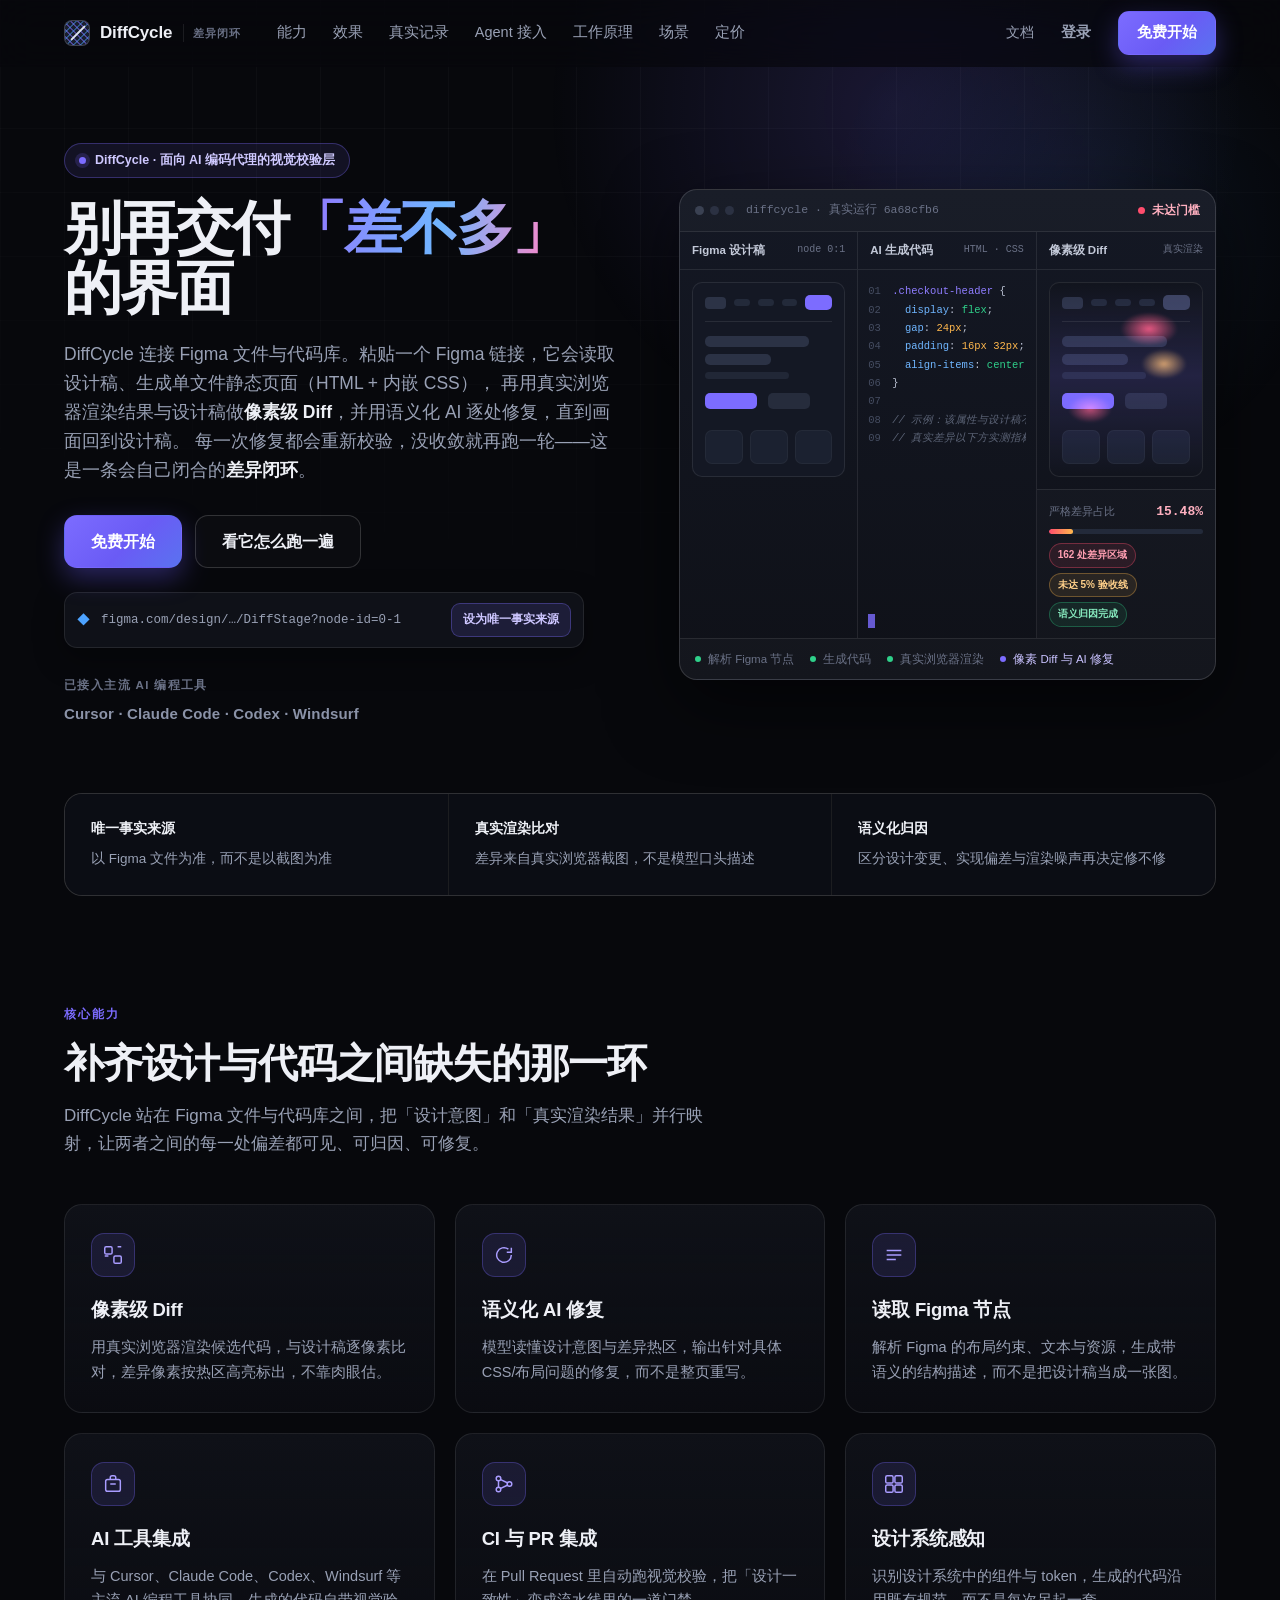
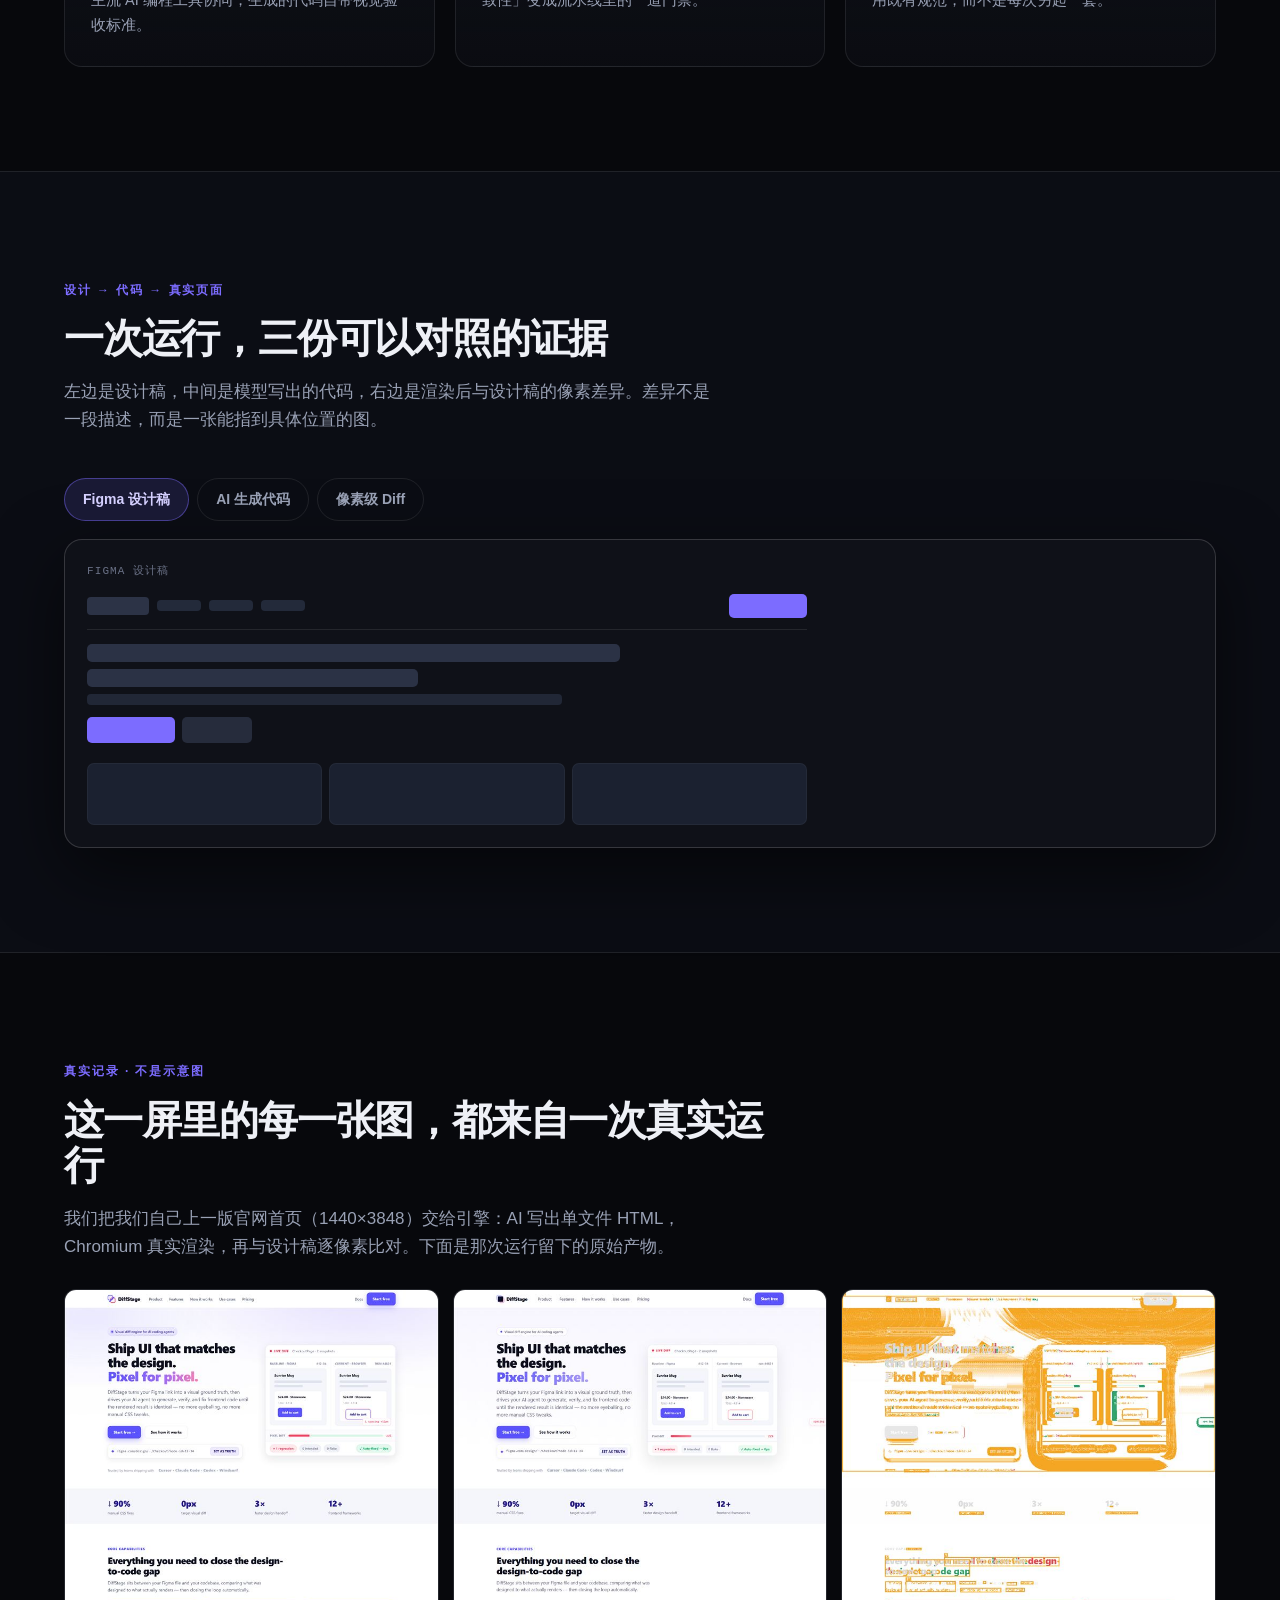
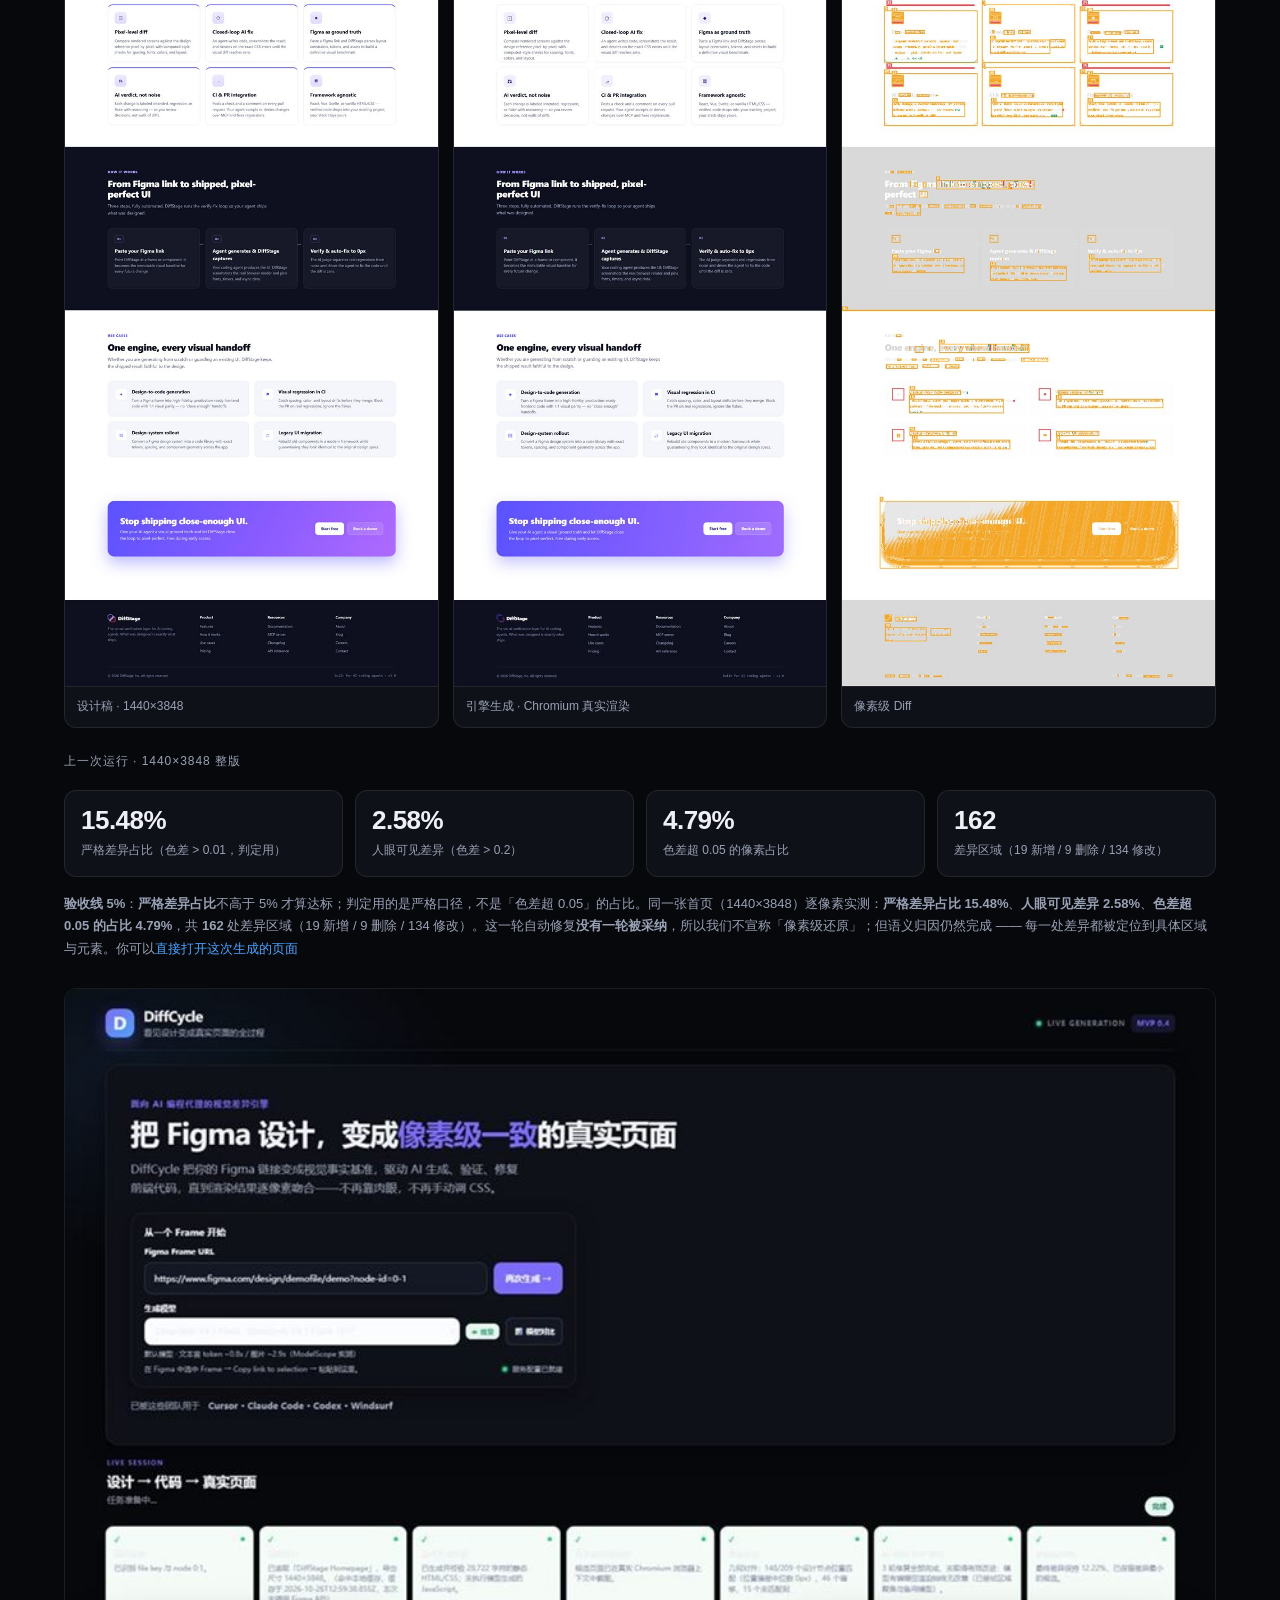
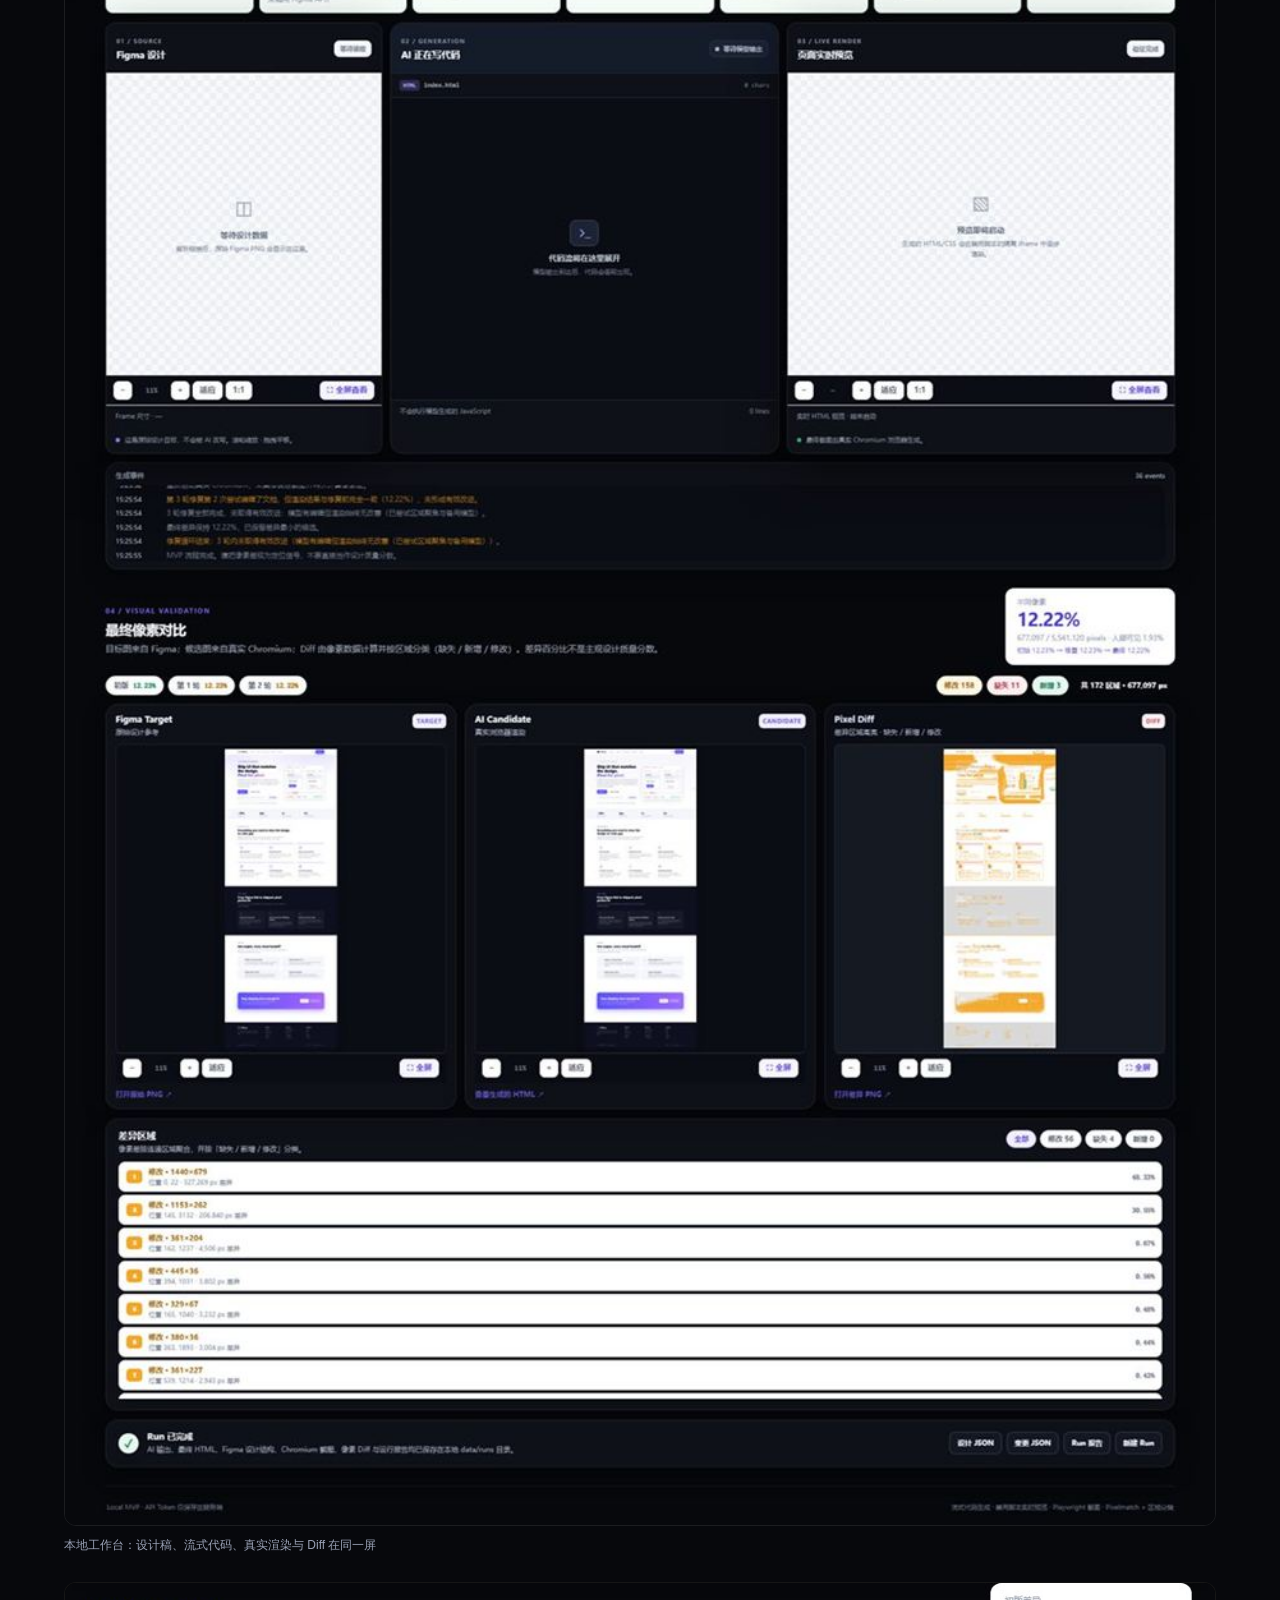
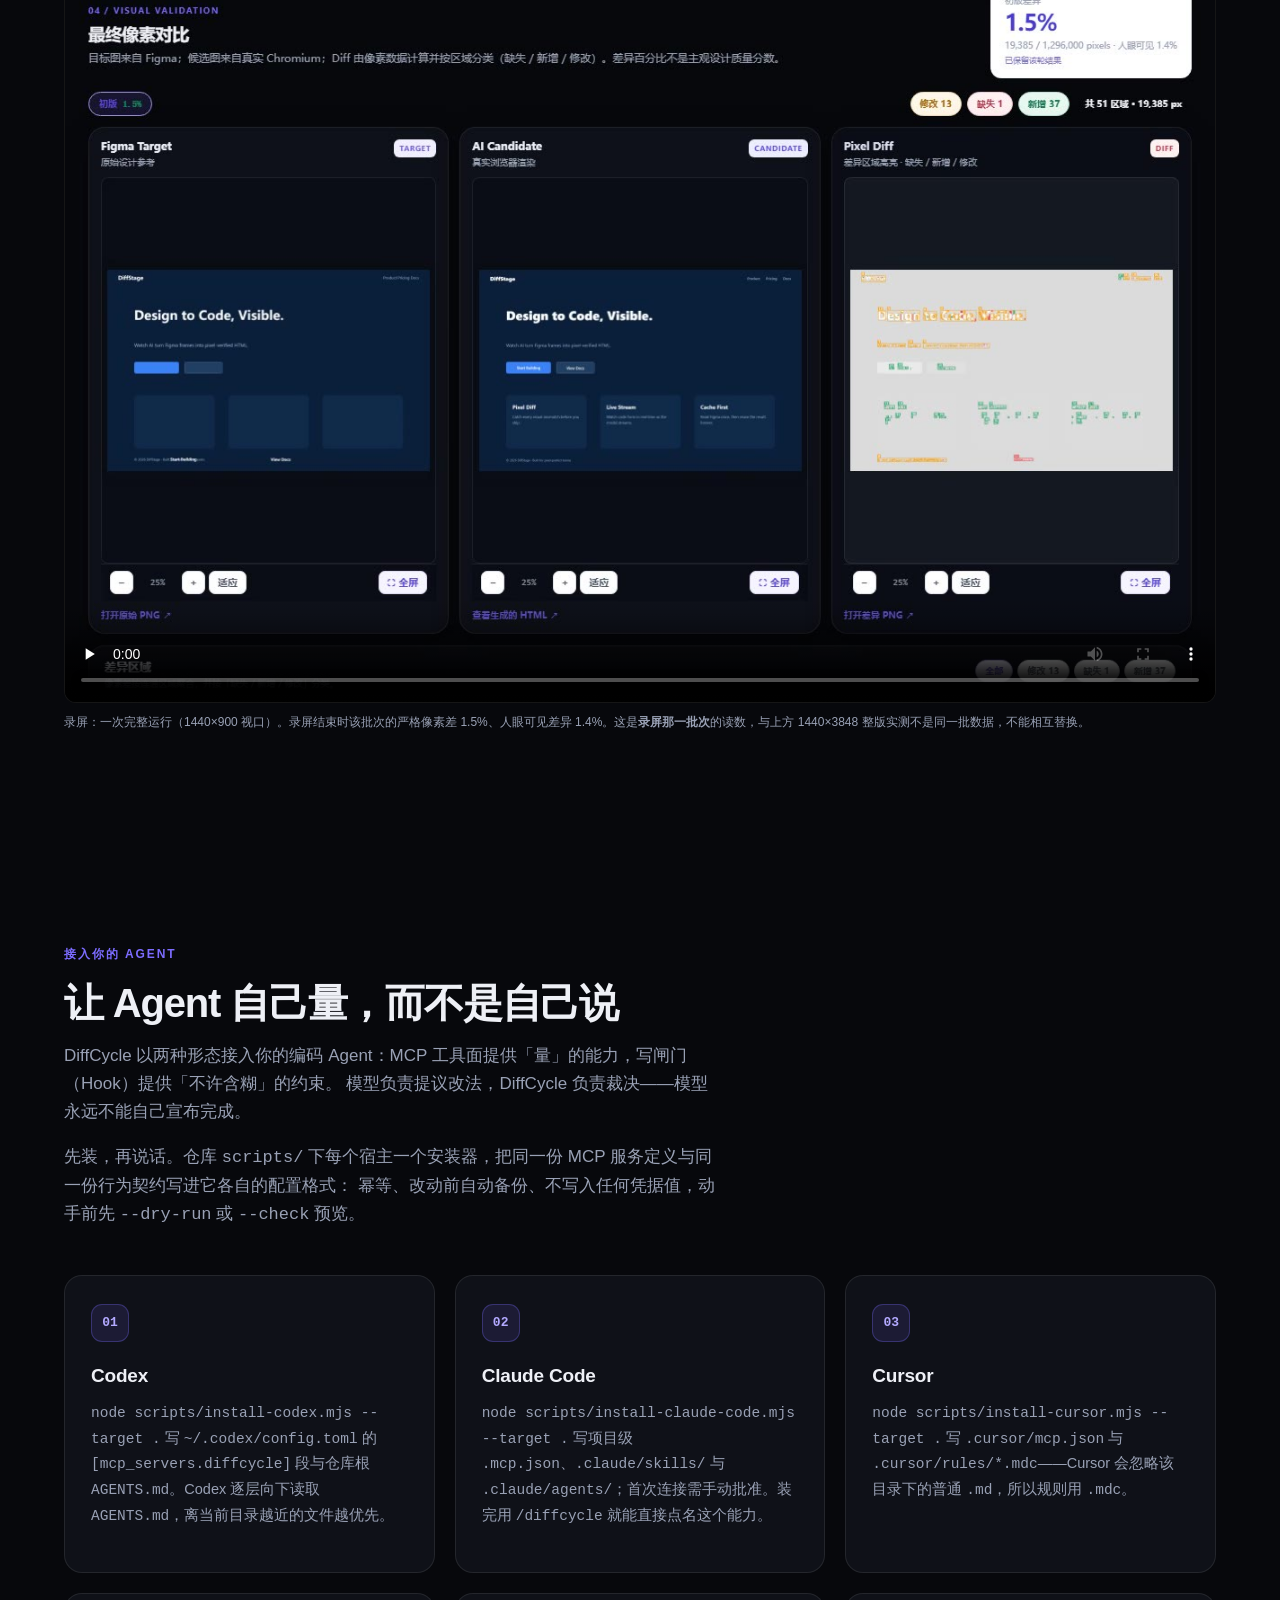
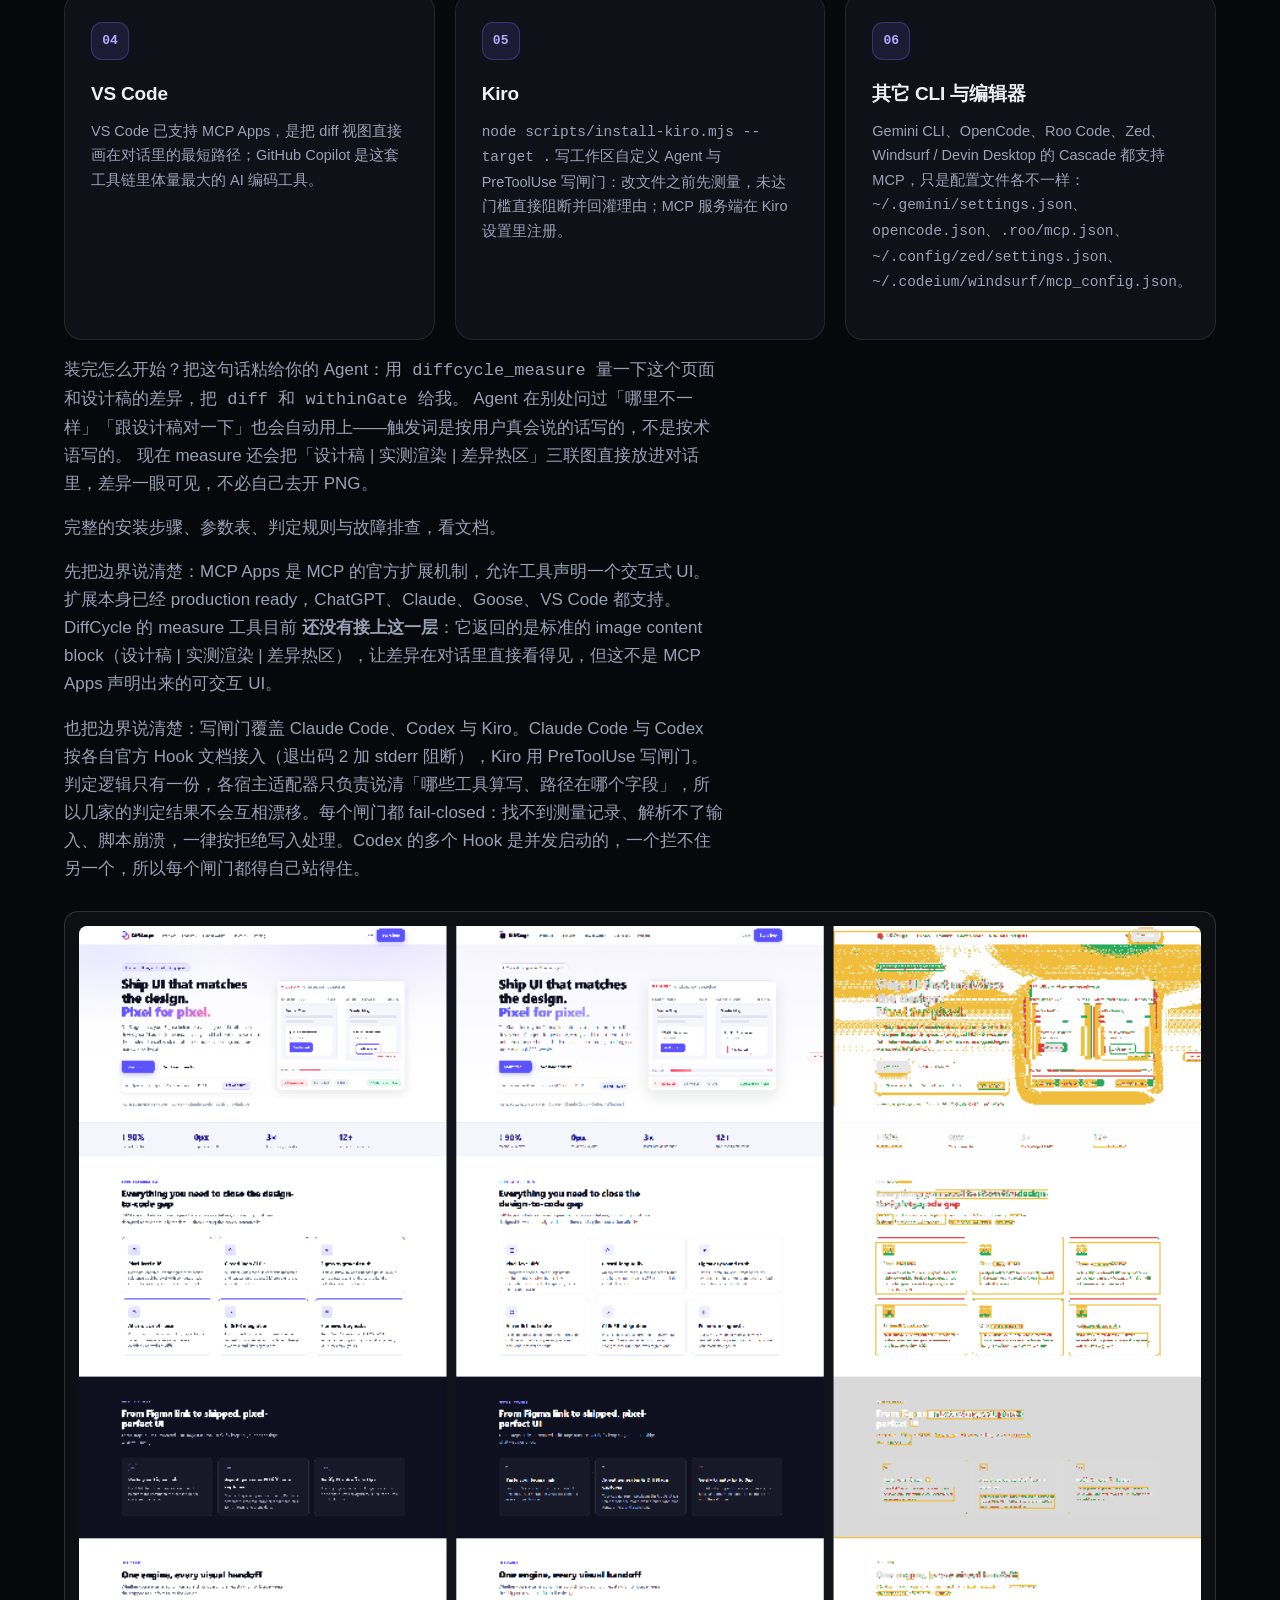
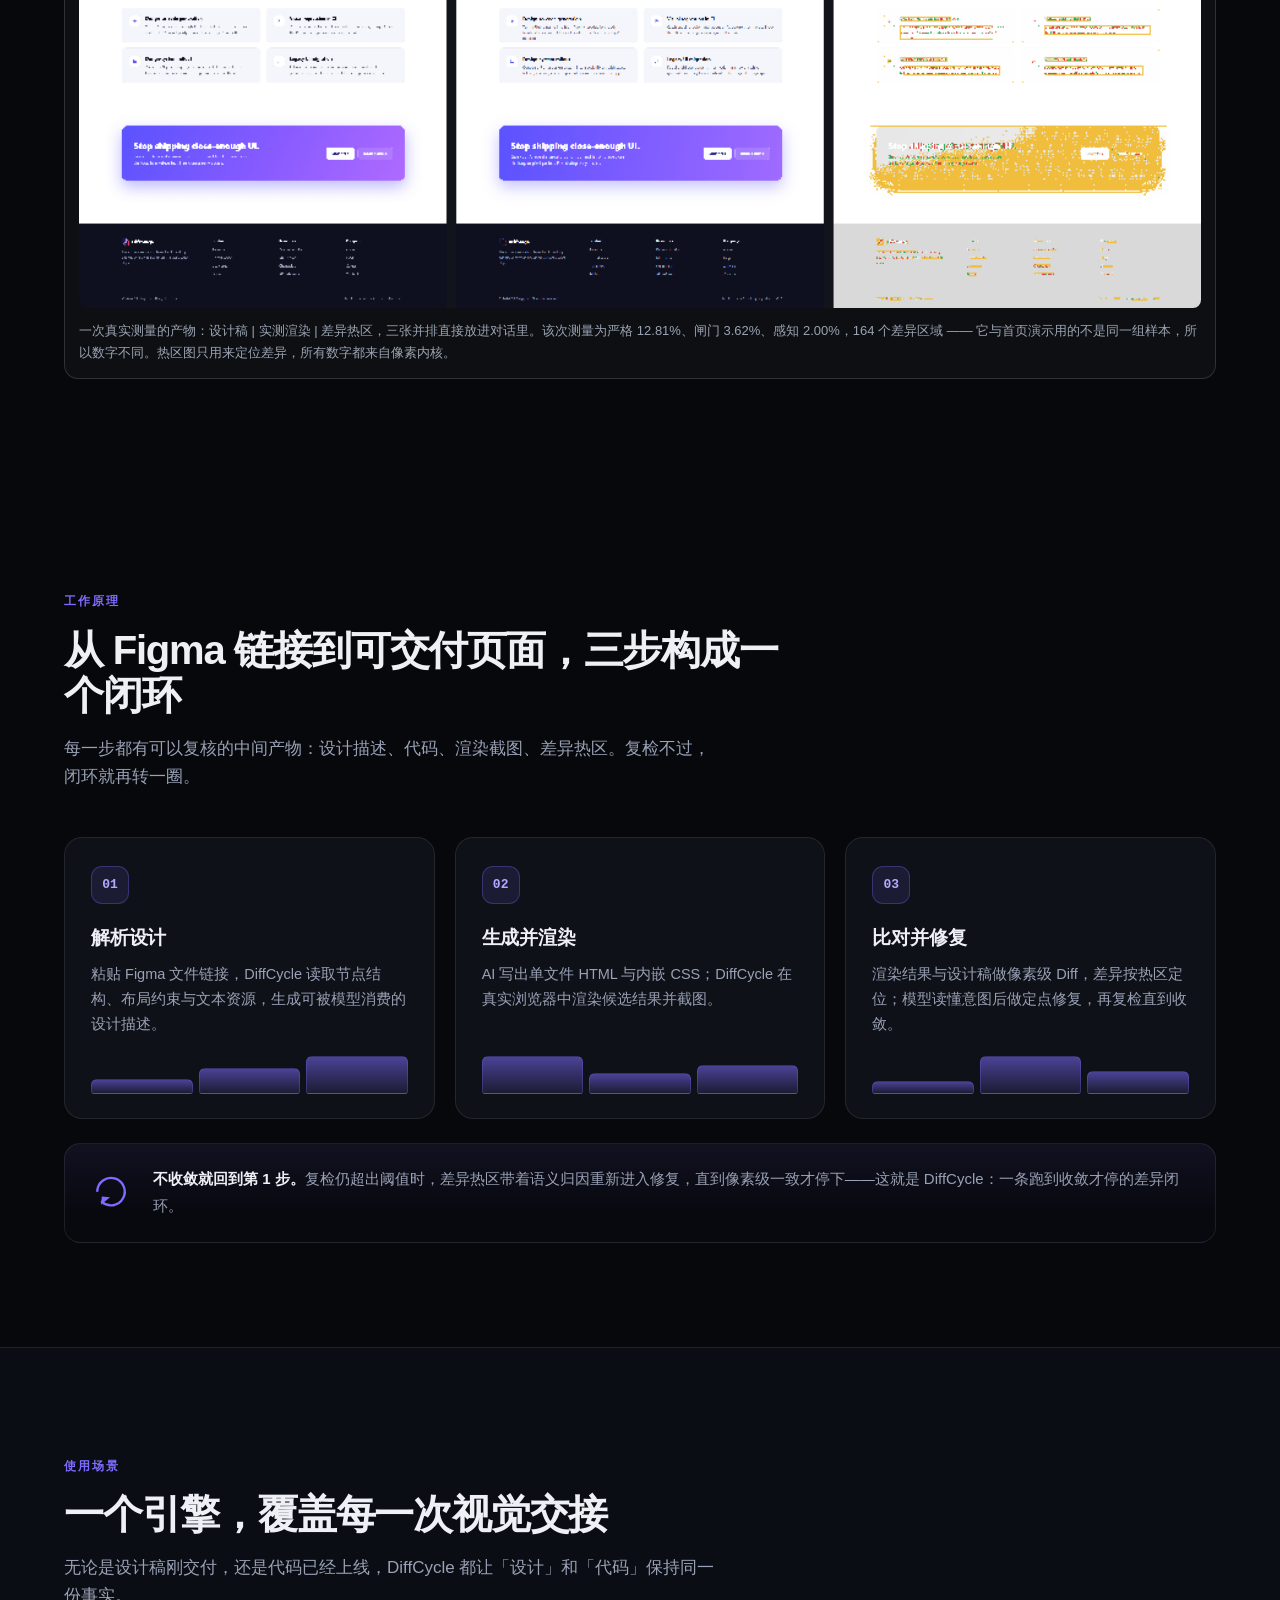
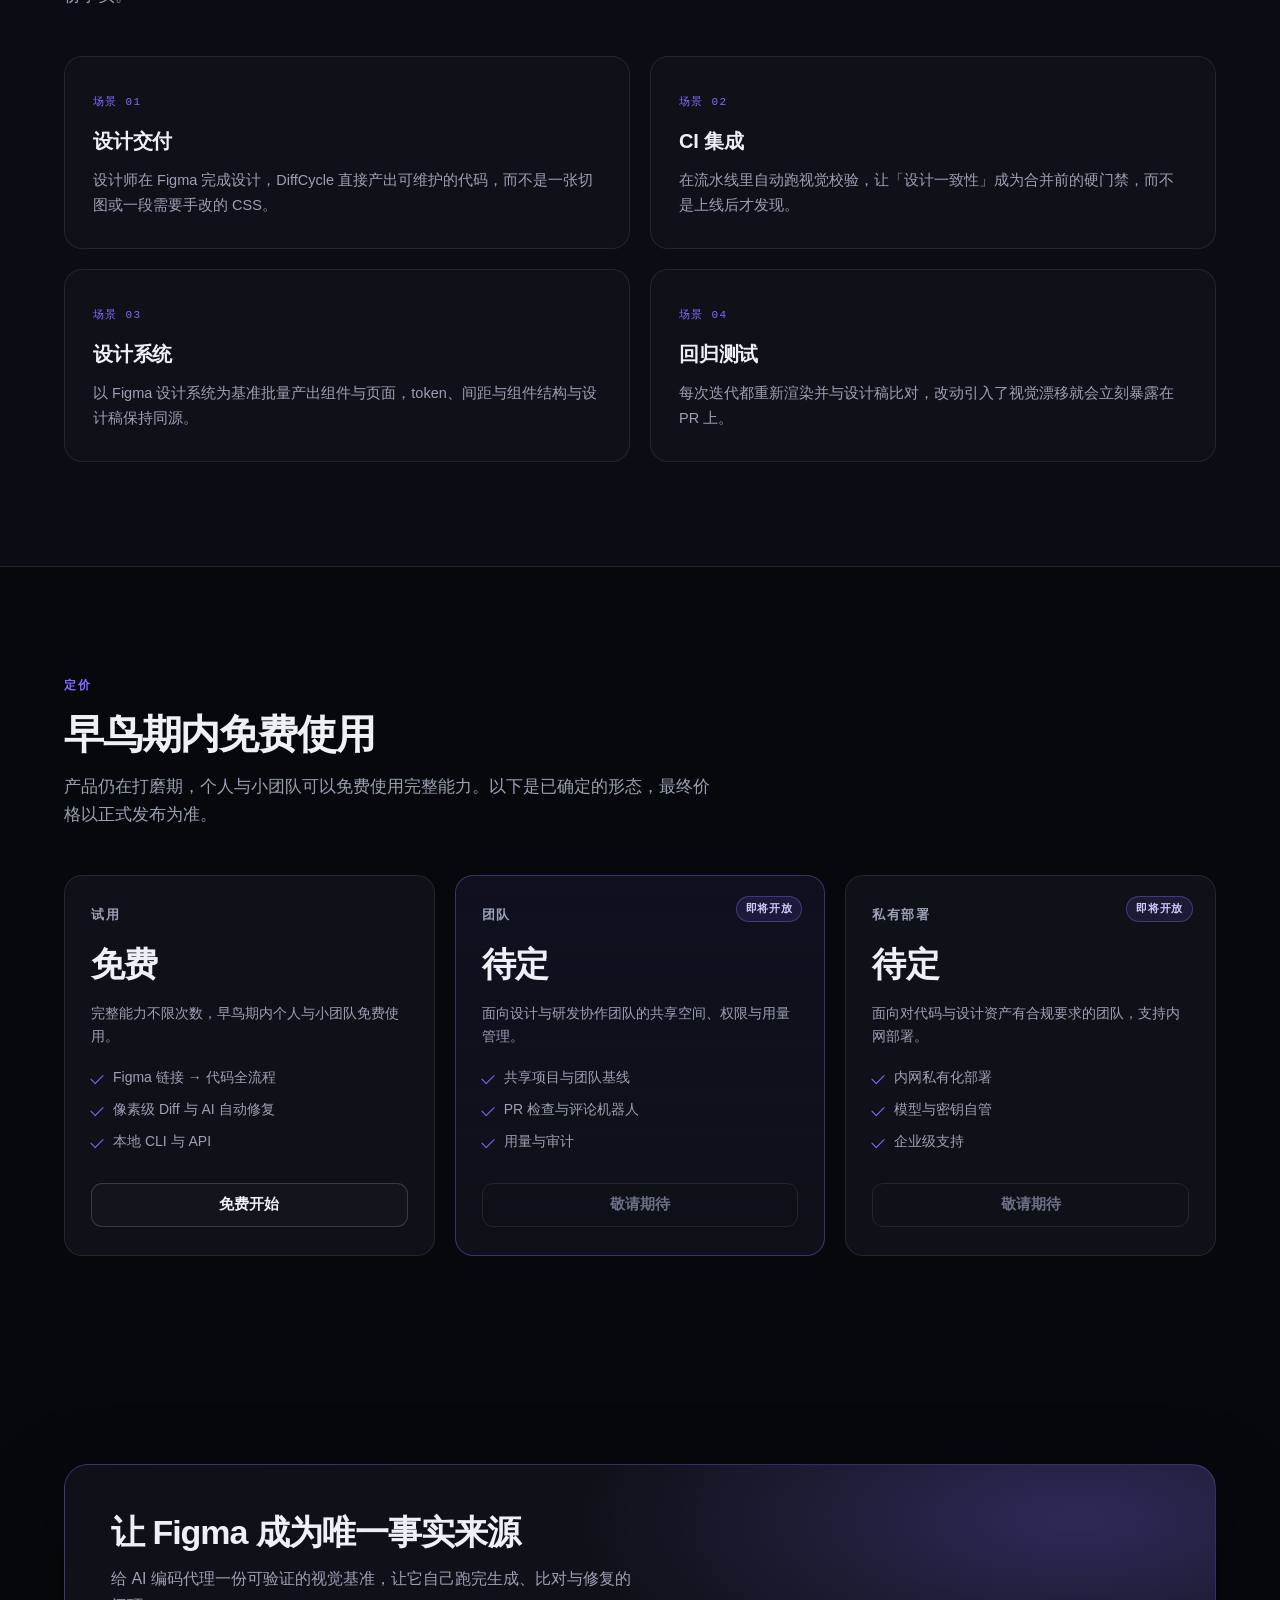
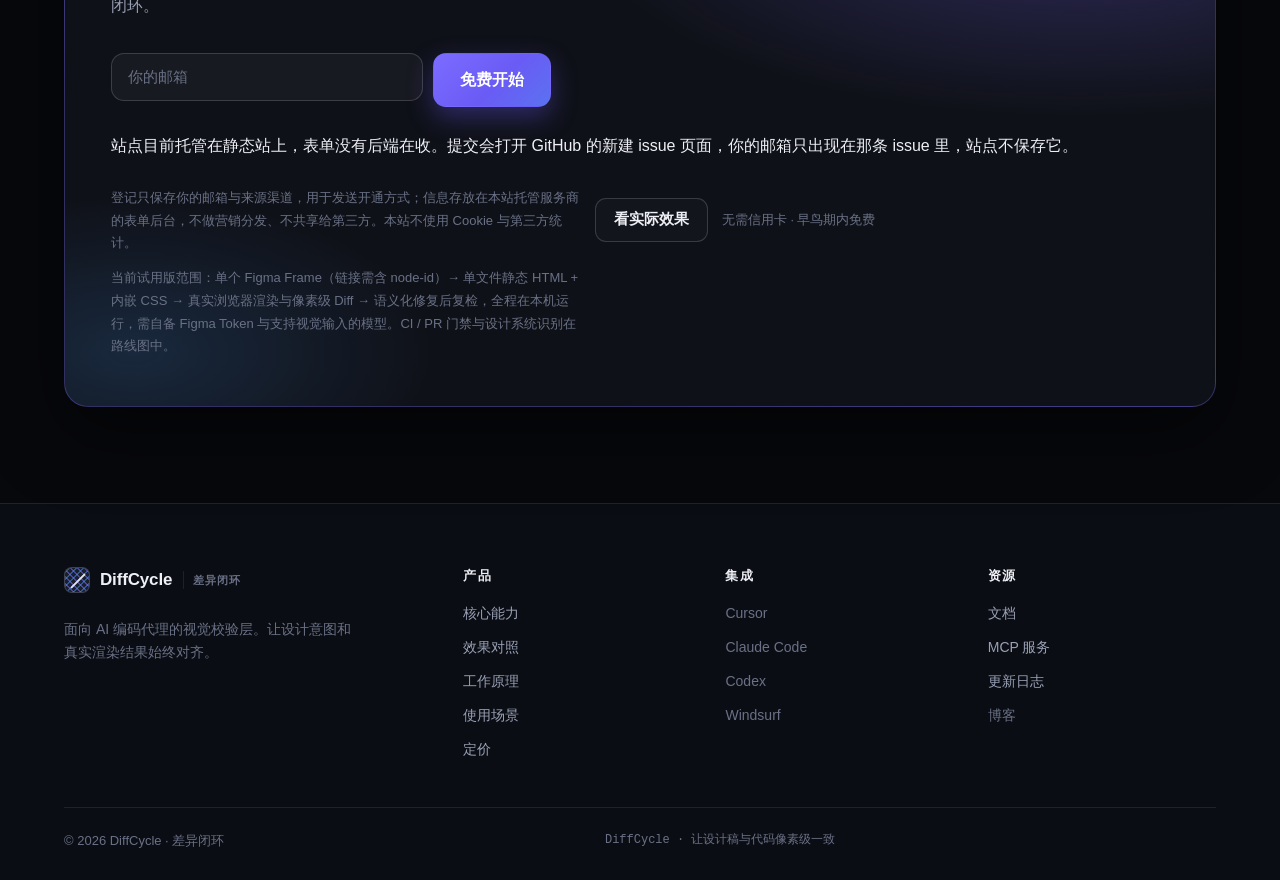
==== commit a1bb62bf: "site: link the footer resource entries to the docs" ====
--- a/index.html
+++ b/index.html
@@ -596,8 +596,8 @@
         <h4>资源</h4>
         <ul>
           <li><a class="foot-item" href="docs.html">文档</a></li>
-          <li><span class="foot-item">MCP 服务</span></li>
-          <li><span class="foot-item">更新日志</span></li>
+          <li><a class="foot-item" href="docs.html#agent-usage">MCP 服务</a></li>
+          <li><a class="foot-item" href="docs.html#changelog">更新日志</a></li>
           <li><span class="foot-item">博客</span></li>
         </ul>
       </div>
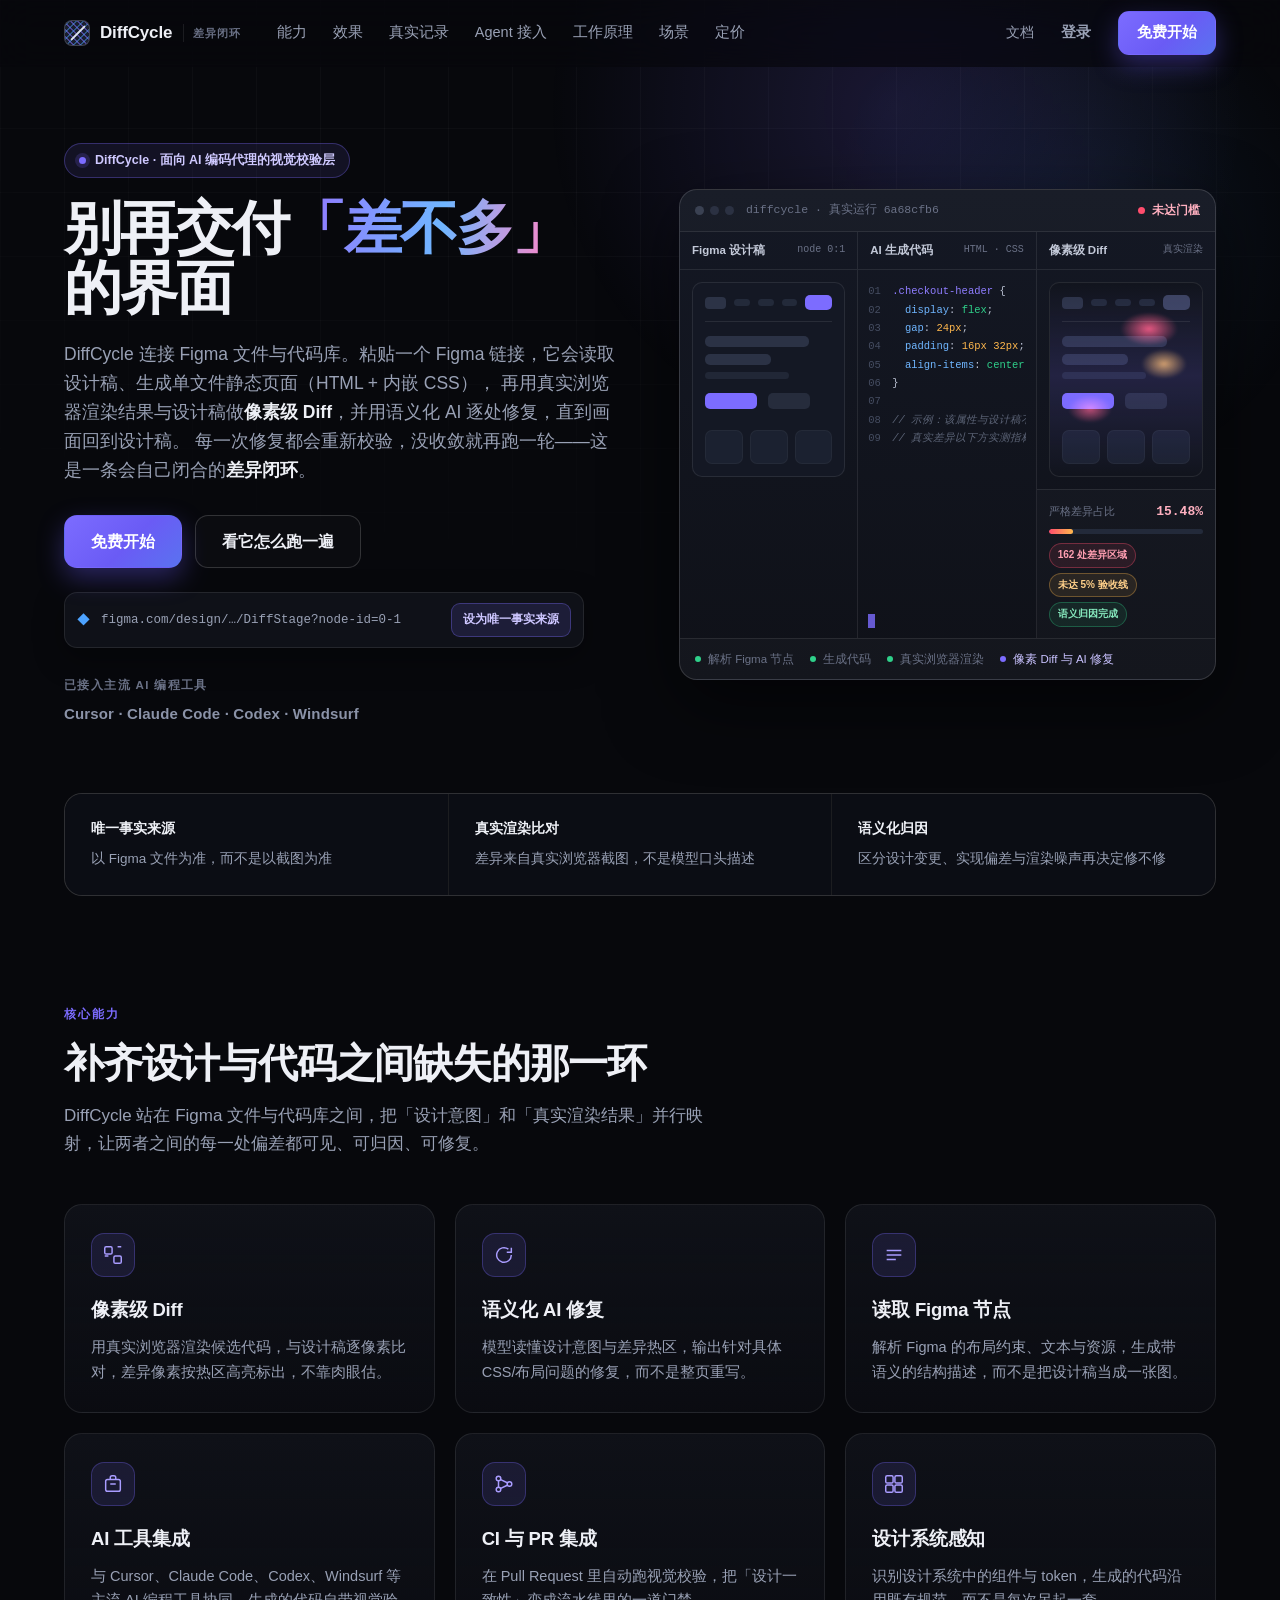
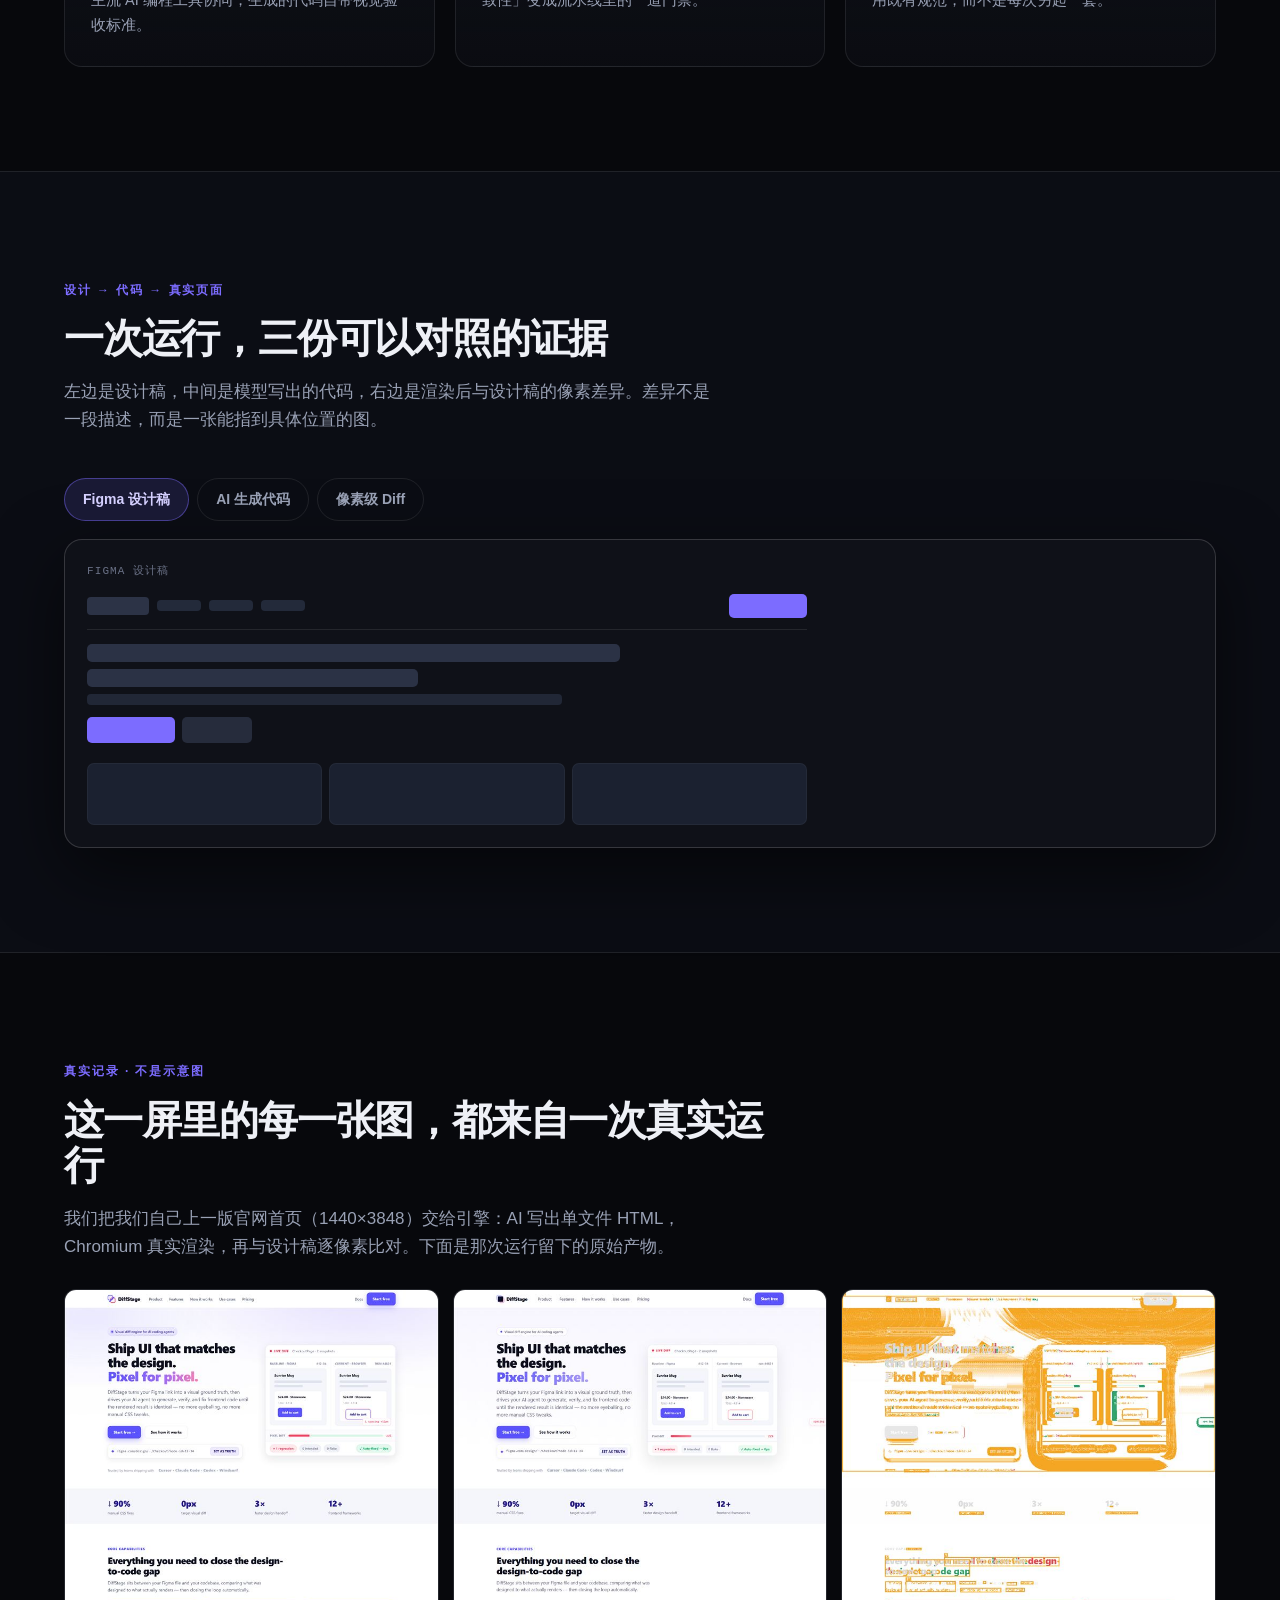
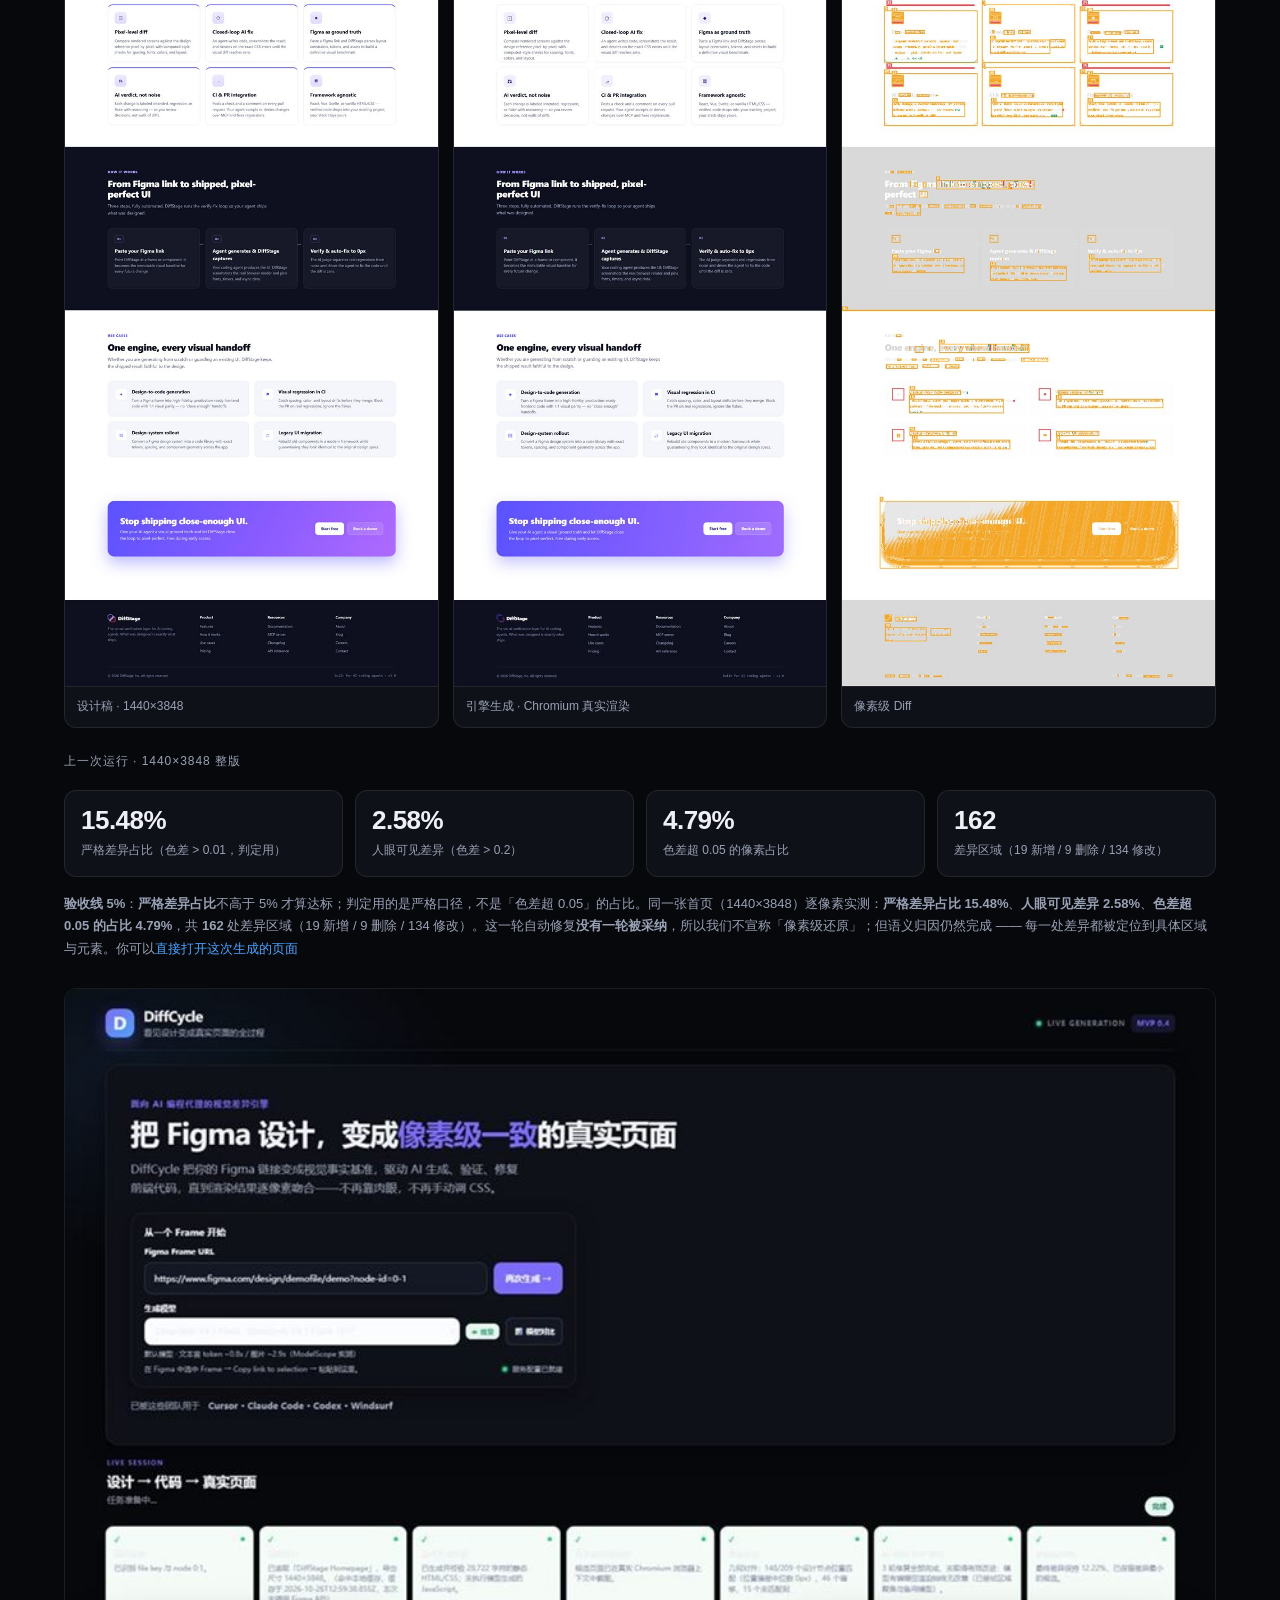
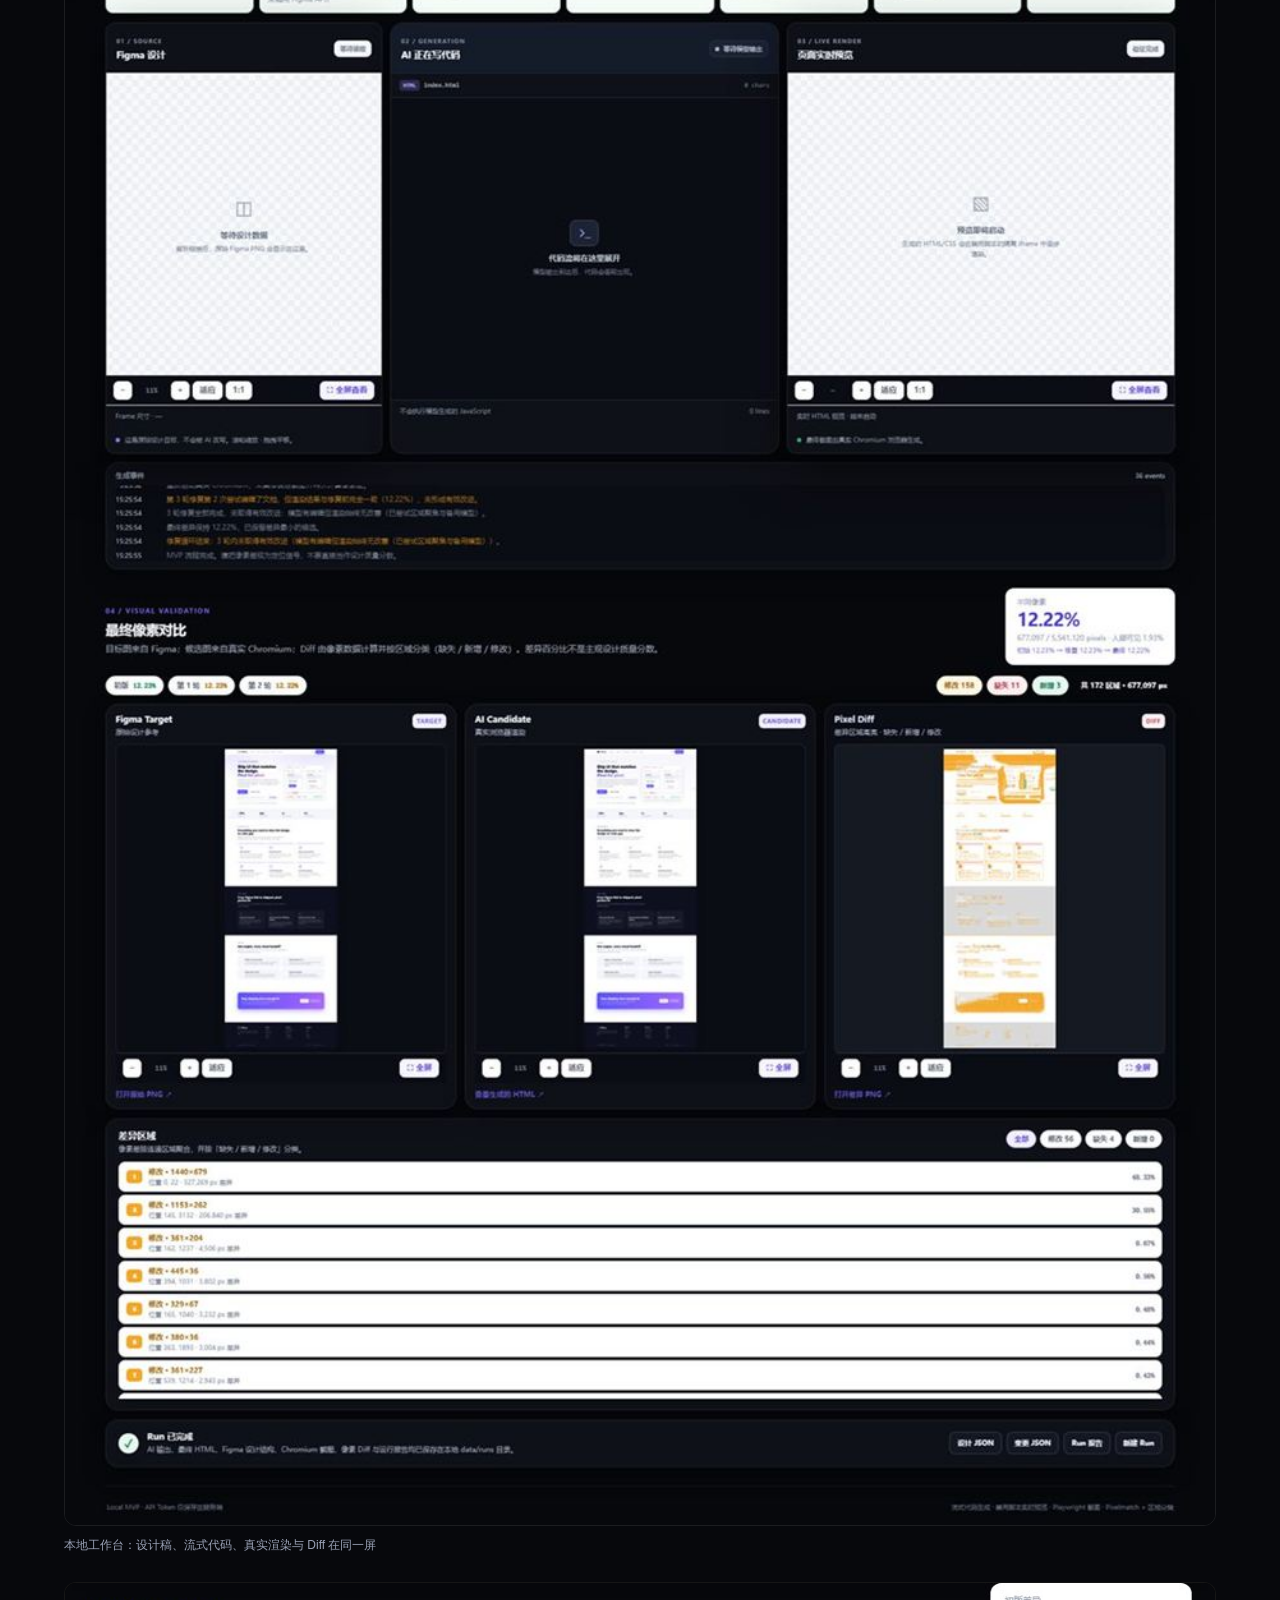
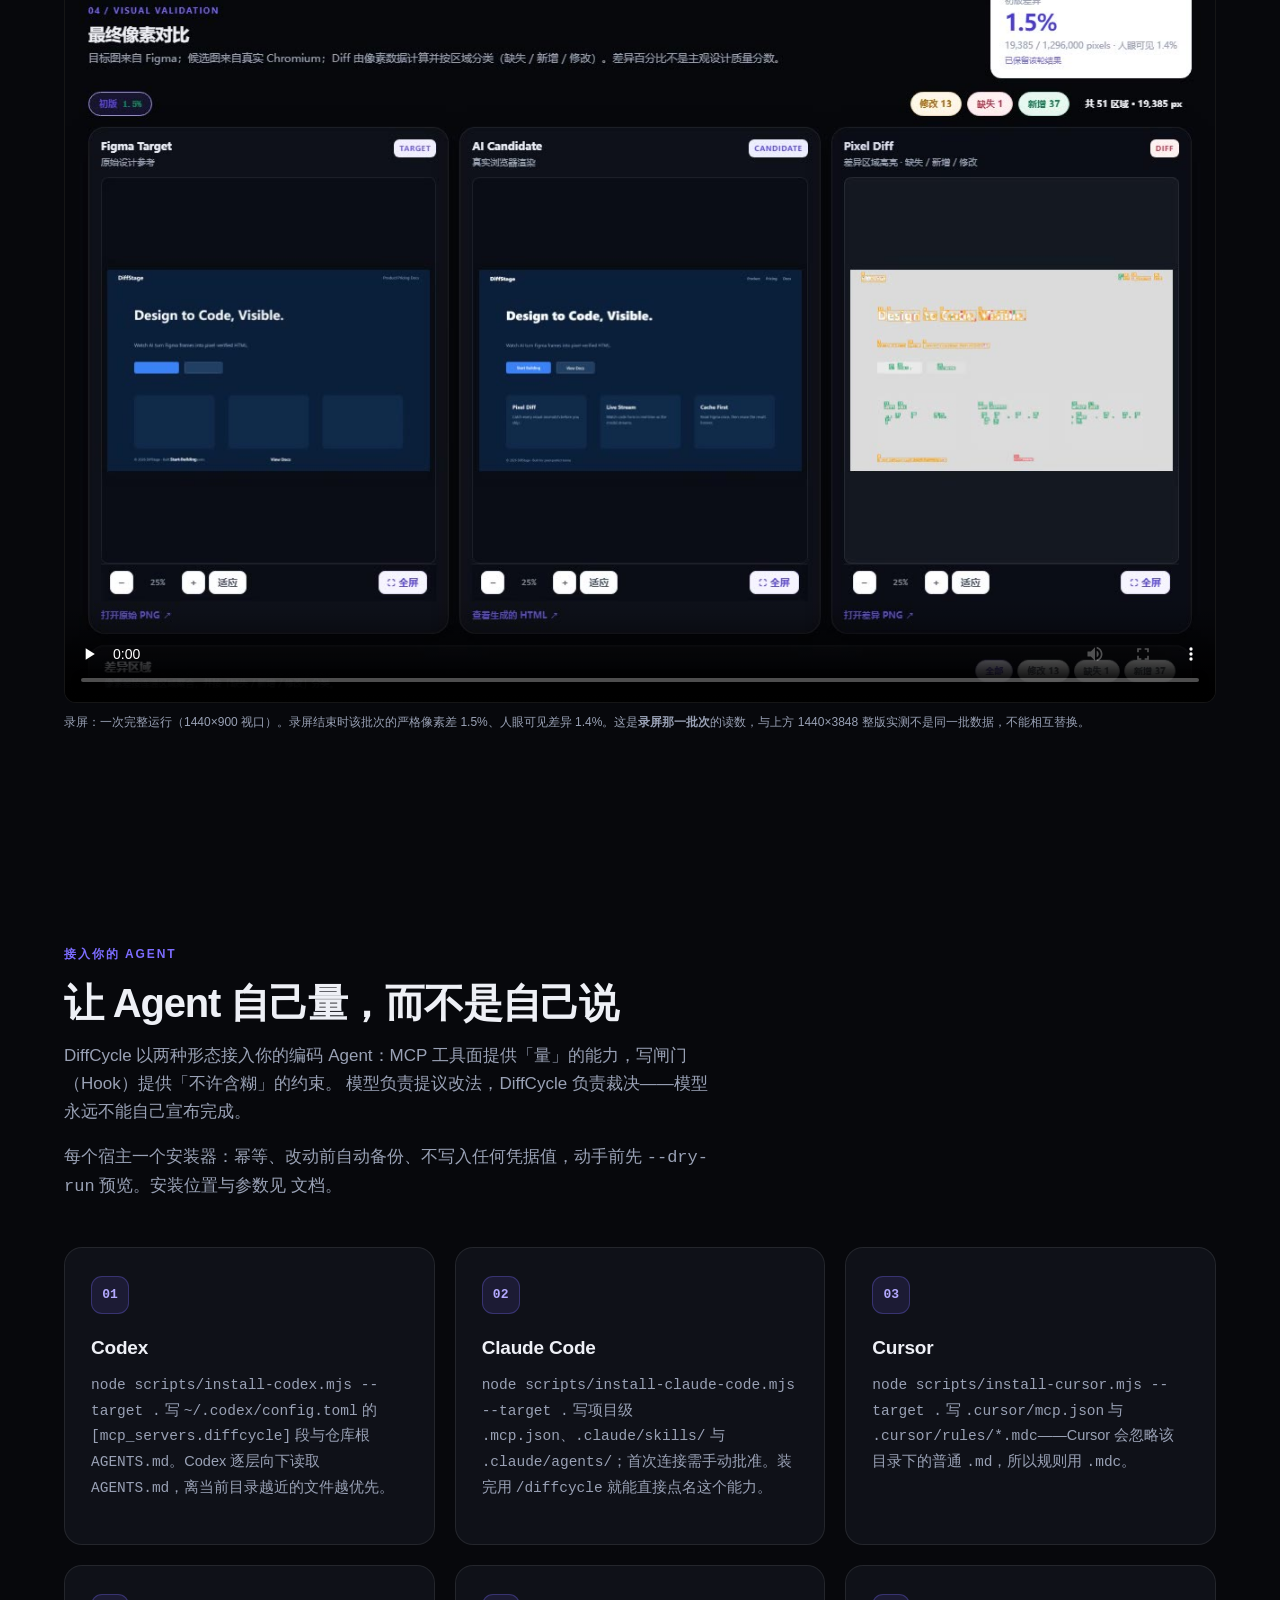
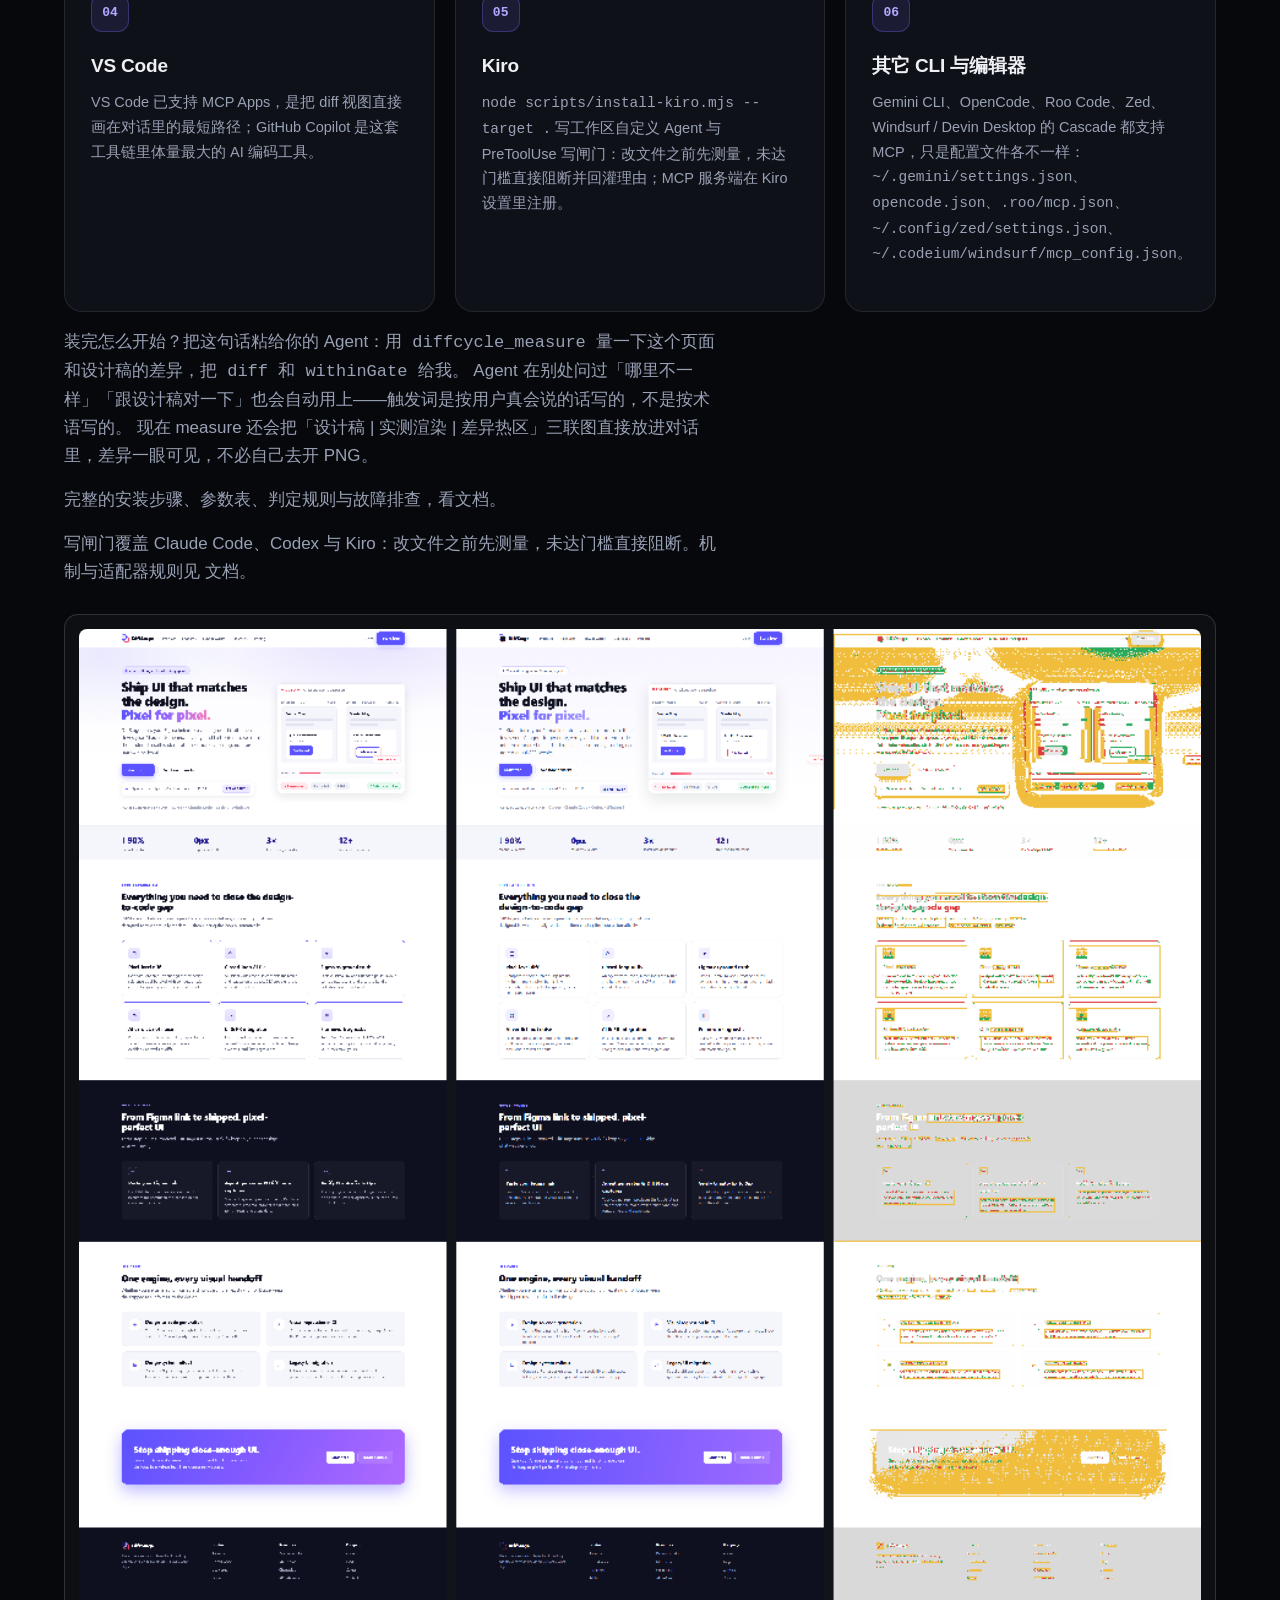
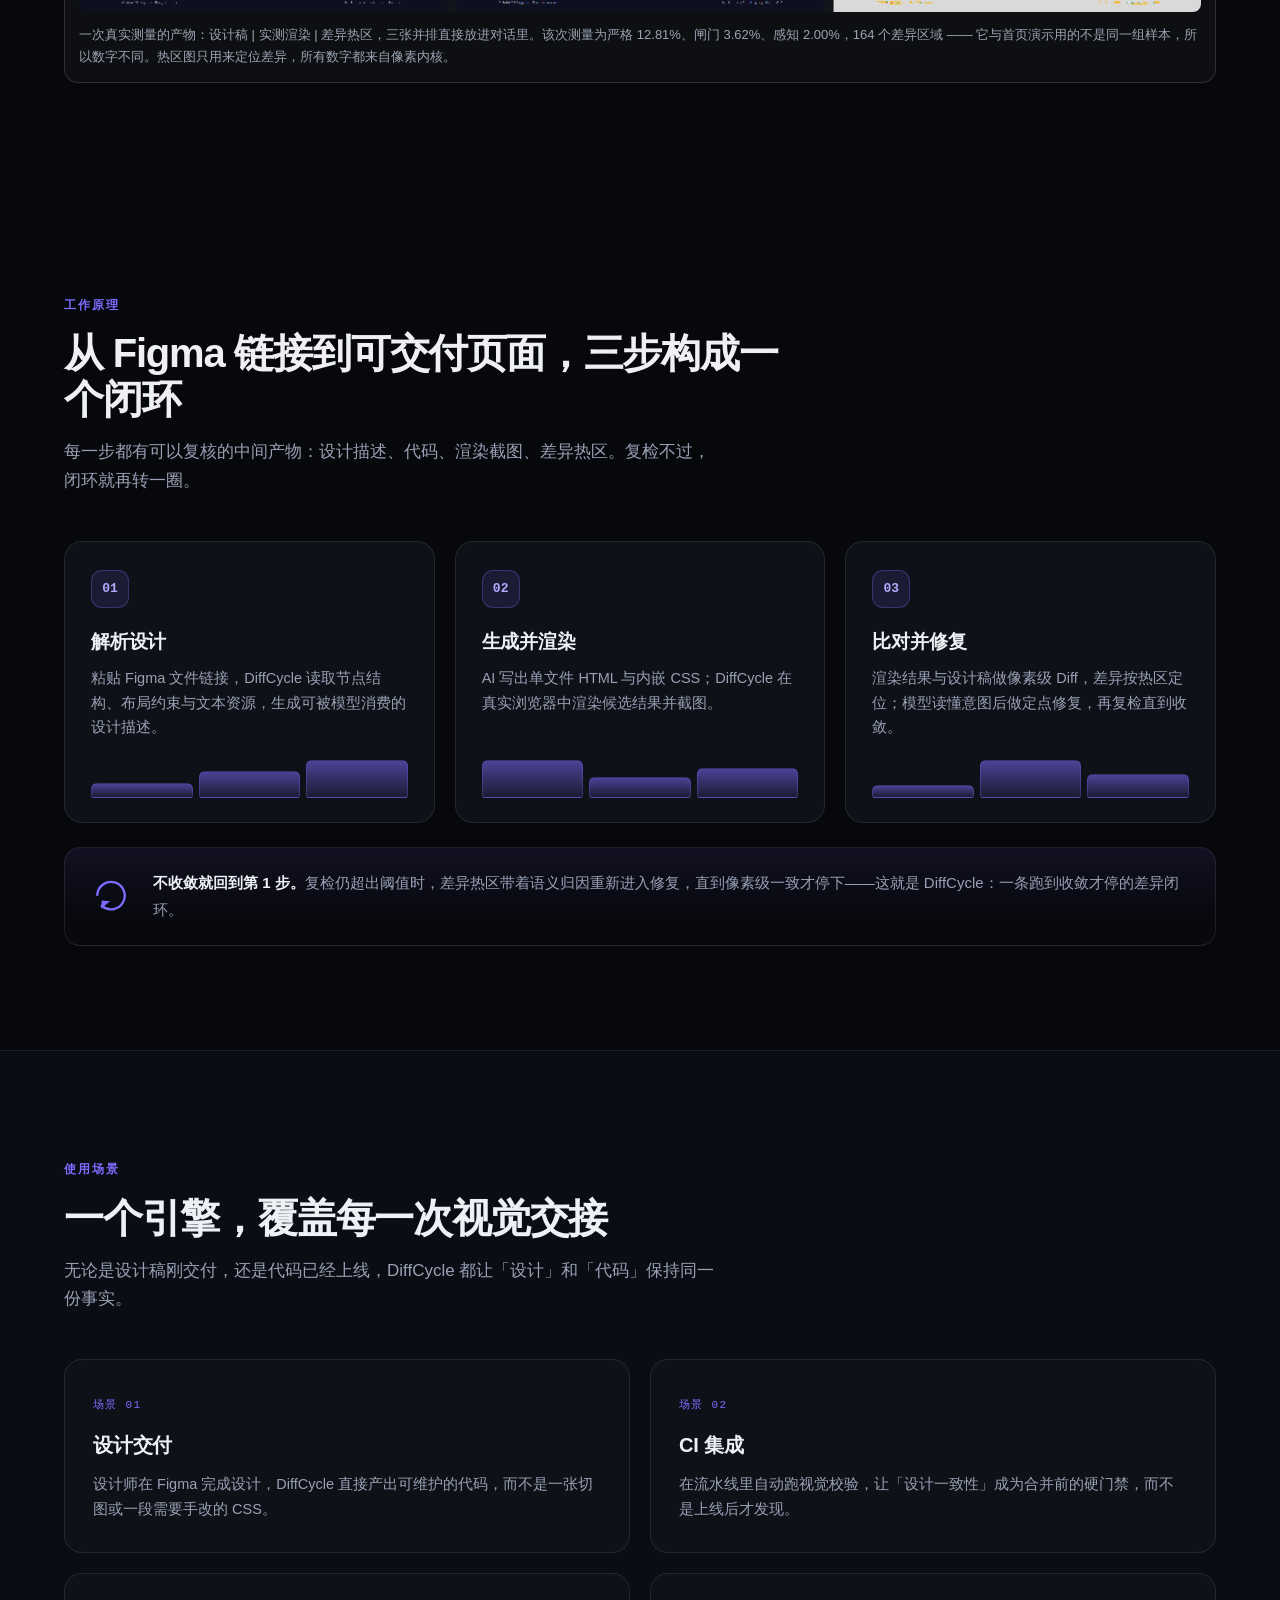
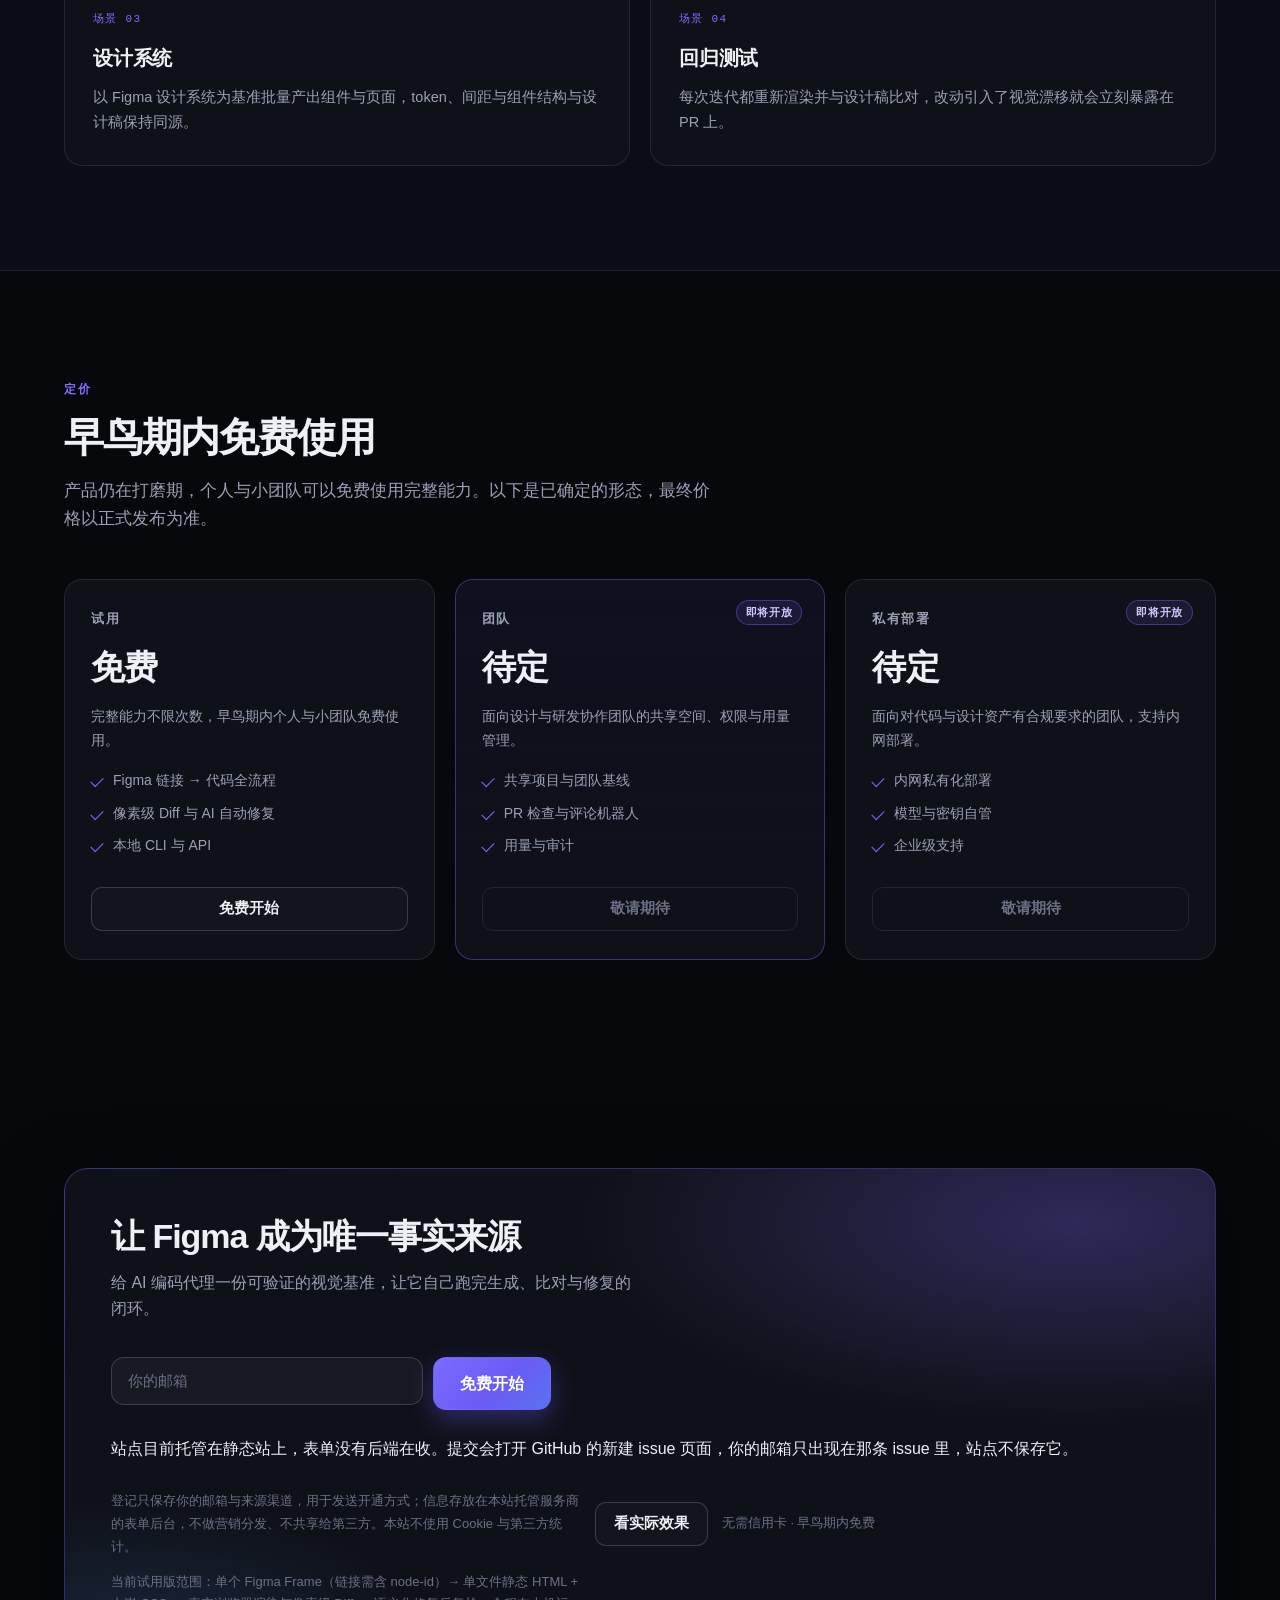
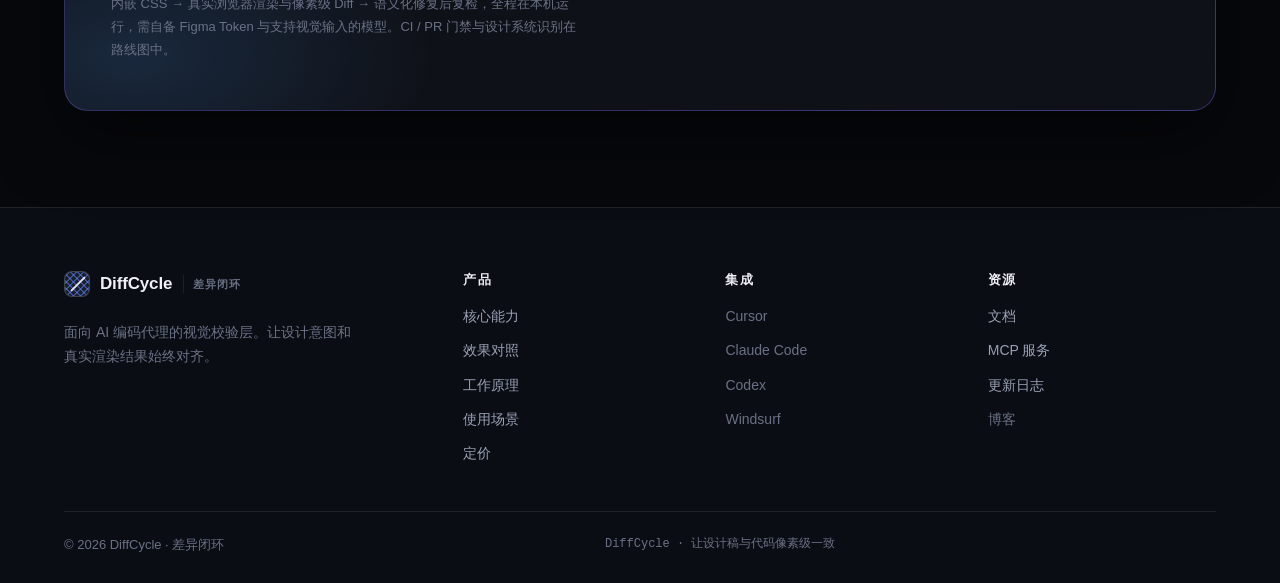
==== commit b726ea6b: "site: move the implementation detail into the docs The agent section carried three paragraphs of mec" ====
--- a/index.html
+++ b/index.html
@@ -358,10 +358,7 @@
 DiffCycle 以两种形态接入你的编码 Agent：MCP 工具面提供「量」的能力，写闸门（Hook）提供「不许含糊」的约束。
 模型负责提议改法，DiffCycle 负责裁决——模型永远不能自己宣布完成。
 </p>
-<p class="sec-sub reveal">
-先装，再说话。仓库 <code>scripts/</code> 下每个宿主一个安装器，把同一份 MCP 服务定义与同一份行为契约写进它各自的配置格式：
-幂等、改动前自动备份、不写入任何凭据值，动手前先 <code>--dry-run</code> 或 <code>--check</code> 预览。
-</p>
+<p class="sec-sub reveal">每个宿主一个安装器：幂等、改动前自动备份、不写入任何凭据值，动手前先 <code>--dry-run</code> 预览。安装位置与参数见 <a href="docs.html">文档</a>。</p>
 <ol class="steps">
 <li class="step reveal"><span class="step-no">01</span><div class="step-body">
 <h3>Codex</h3>
@@ -393,14 +390,8 @@
 Agent 在别处问过「哪里不一样」「跟设计稿对一下」也会自动用上——触发词是按用户真会说的话写的，不是按术语写的。
 现在 measure 还会把「设计稿 | 实测渲染 | 差异热区」三联图直接放进对话里，差异一眼可见，不必自己去开 PNG。</p>
         <p class="sec-sub reveal">完整的安装步骤、参数表、判定规则与故障排查，<a href="docs.html">看文档</a>。</p>
-<p class="sec-sub reveal">
-        先把边界说清楚：MCP Apps 是 MCP 的官方扩展机制，允许工具声明一个交互式 UI。扩展本身已经
-        production ready，ChatGPT、Claude、Goose、VS Code 都支持。DiffCycle 的 measure 工具目前
-        <strong>还没有接上这一层</strong>：它返回的是标准的 image content block（设计稿 | 实测渲染 |
-        差异热区），让差异在对话里直接看得见，但这不是 MCP Apps 声明出来的可交互 UI。
-      </p>
-<p class="sec-sub reveal">
-        也把边界说清楚：写闸门覆盖 Claude Code、Codex 与 Kiro。Claude Code 与 Codex 按各自官方 Hook 文档接入（退出码 2 加 stderr 阻断），Kiro 用 PreToolUse 写闸门。判定逻辑只有一份，各宿主适配器只负责说清「哪些工具算写、路径在哪个字段」，所以几家的判定结果不会互相漂移。每个闸门都 fail-closed：找不到测量记录、解析不了输入、脚本崩溃，一律按拒绝写入处理。Codex 的多个 Hook 是并发启动的，一个拦不住另一个，所以每个闸门都得自己站得住。</p>
+
+<p class="sec-sub reveal">写闸门覆盖 Claude Code、Codex 与 Kiro：改文件之前先测量，未达门槛直接阻断。机制与适配器规则见 <a href="docs.html">文档</a>。</p>
         <figure class="agent-shot reveal">
           <img src="assets/img/run-comparison.png" width="916" height="802" alt="一次真实像素测量的三联图：左侧设计稿，中间实测渲染的页面，右侧差异热区">
           <figcaption>一次真实测量的产物：设计稿 | 实测渲染 | 差异热区，三张并排直接放进对话里。该次测量为严格 12.81%、闸门 3.62%、感知 2.00%，164 个差异区域 —— 它与首页演示用的不是同一组样本，所以数字不同。热区图只用来定位差异，所有数字都来自像素内核。</figcaption>
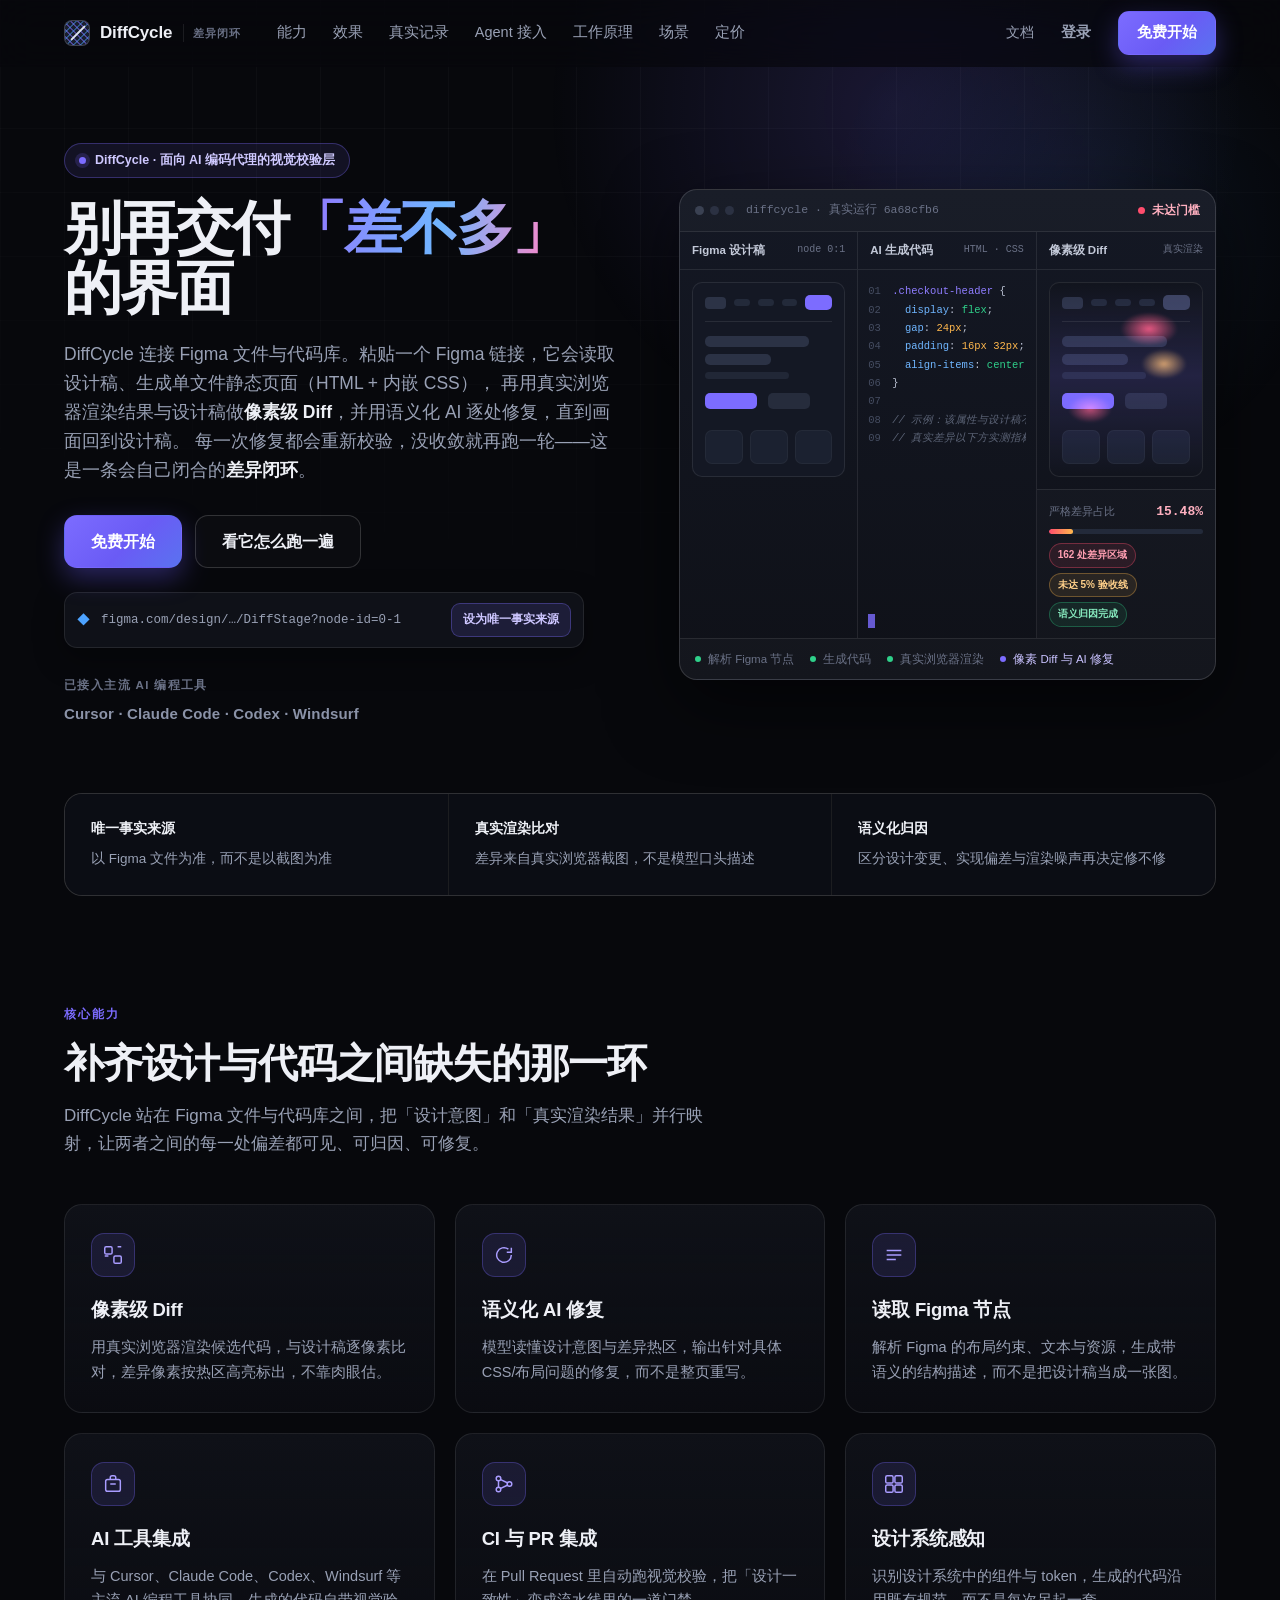
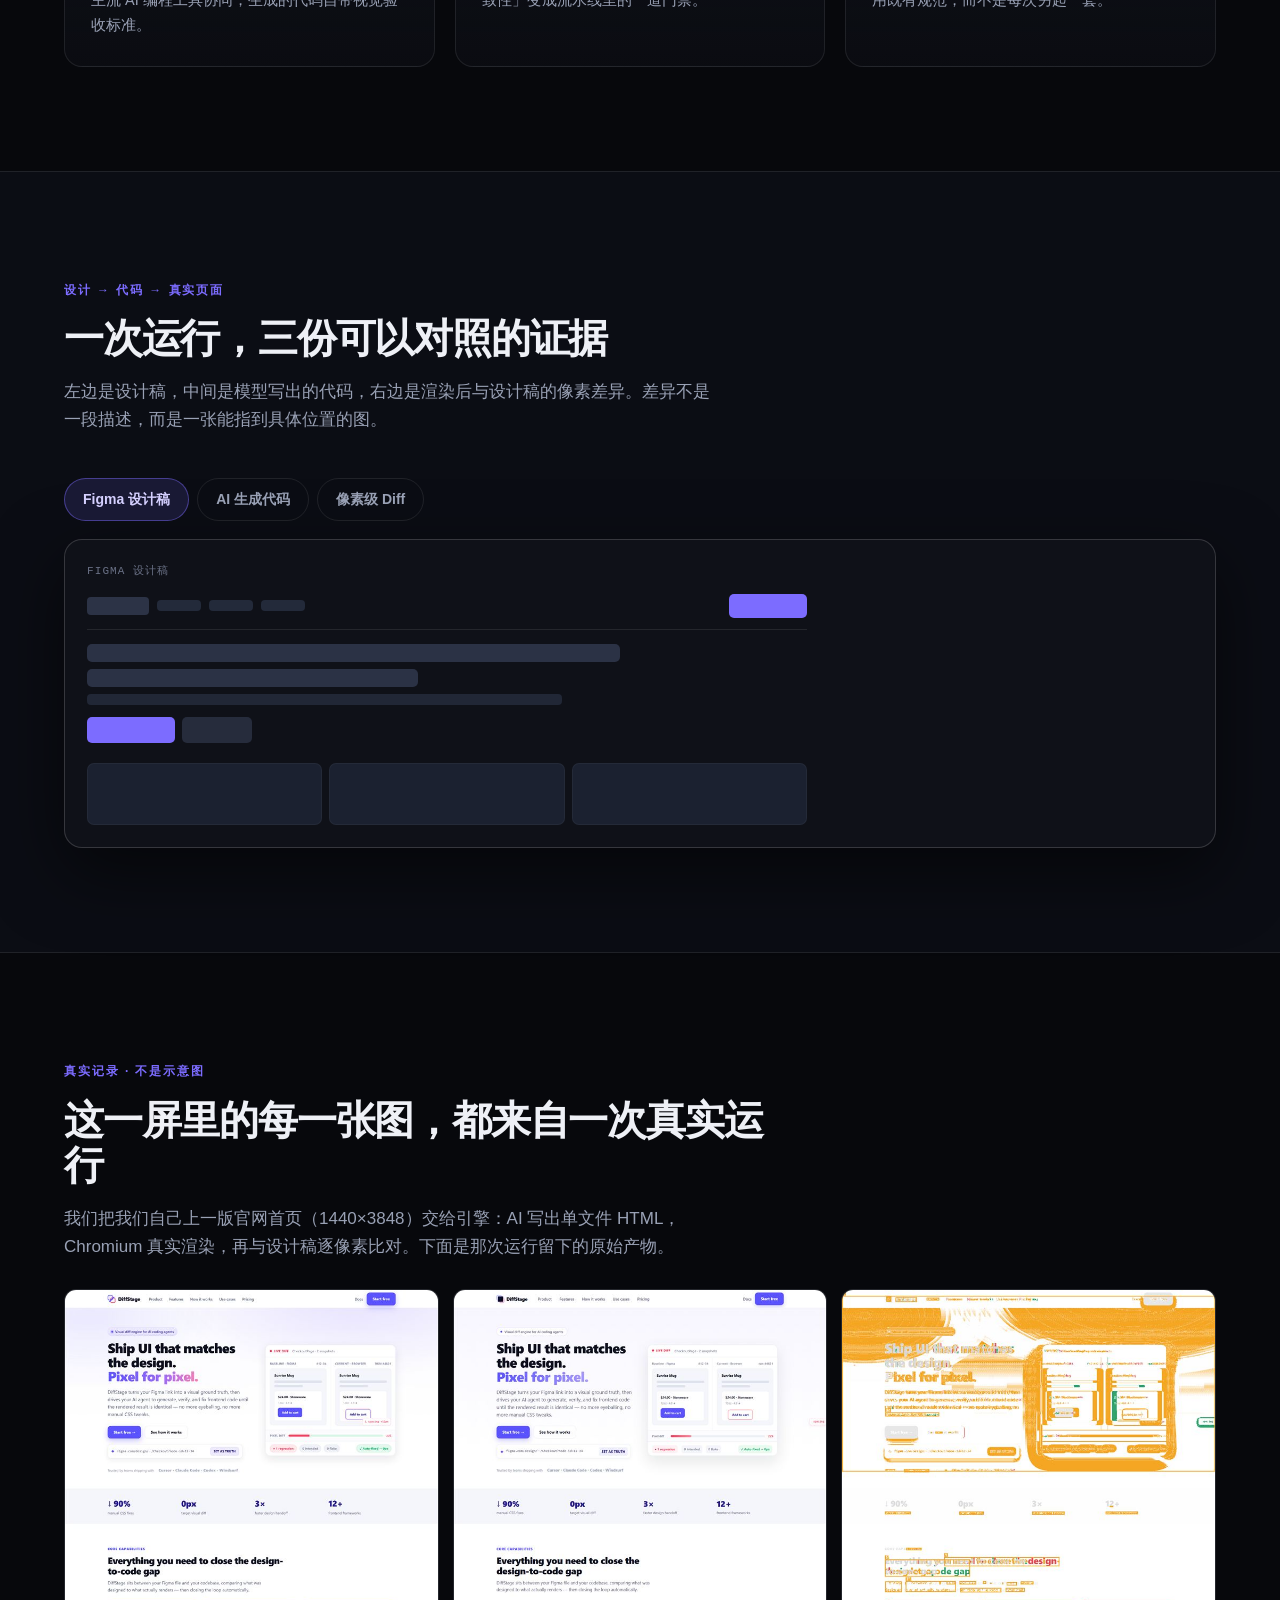
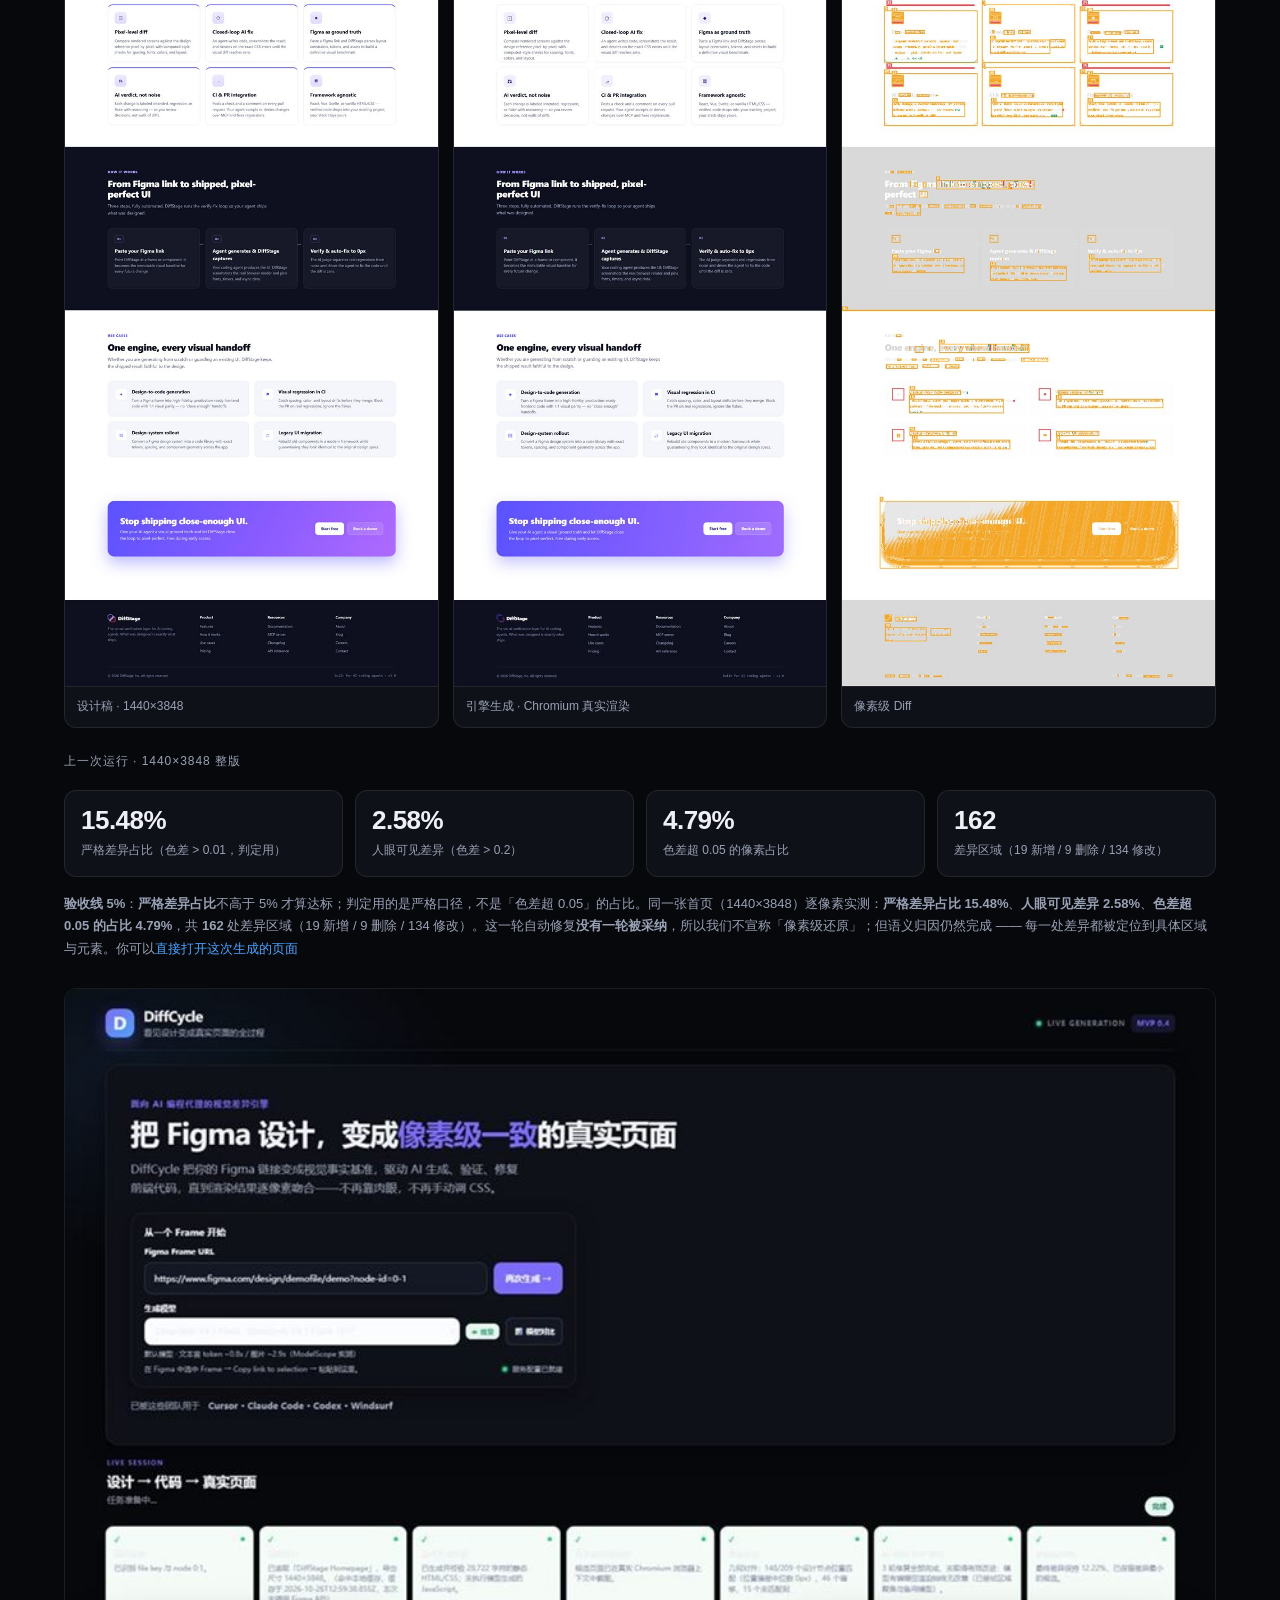
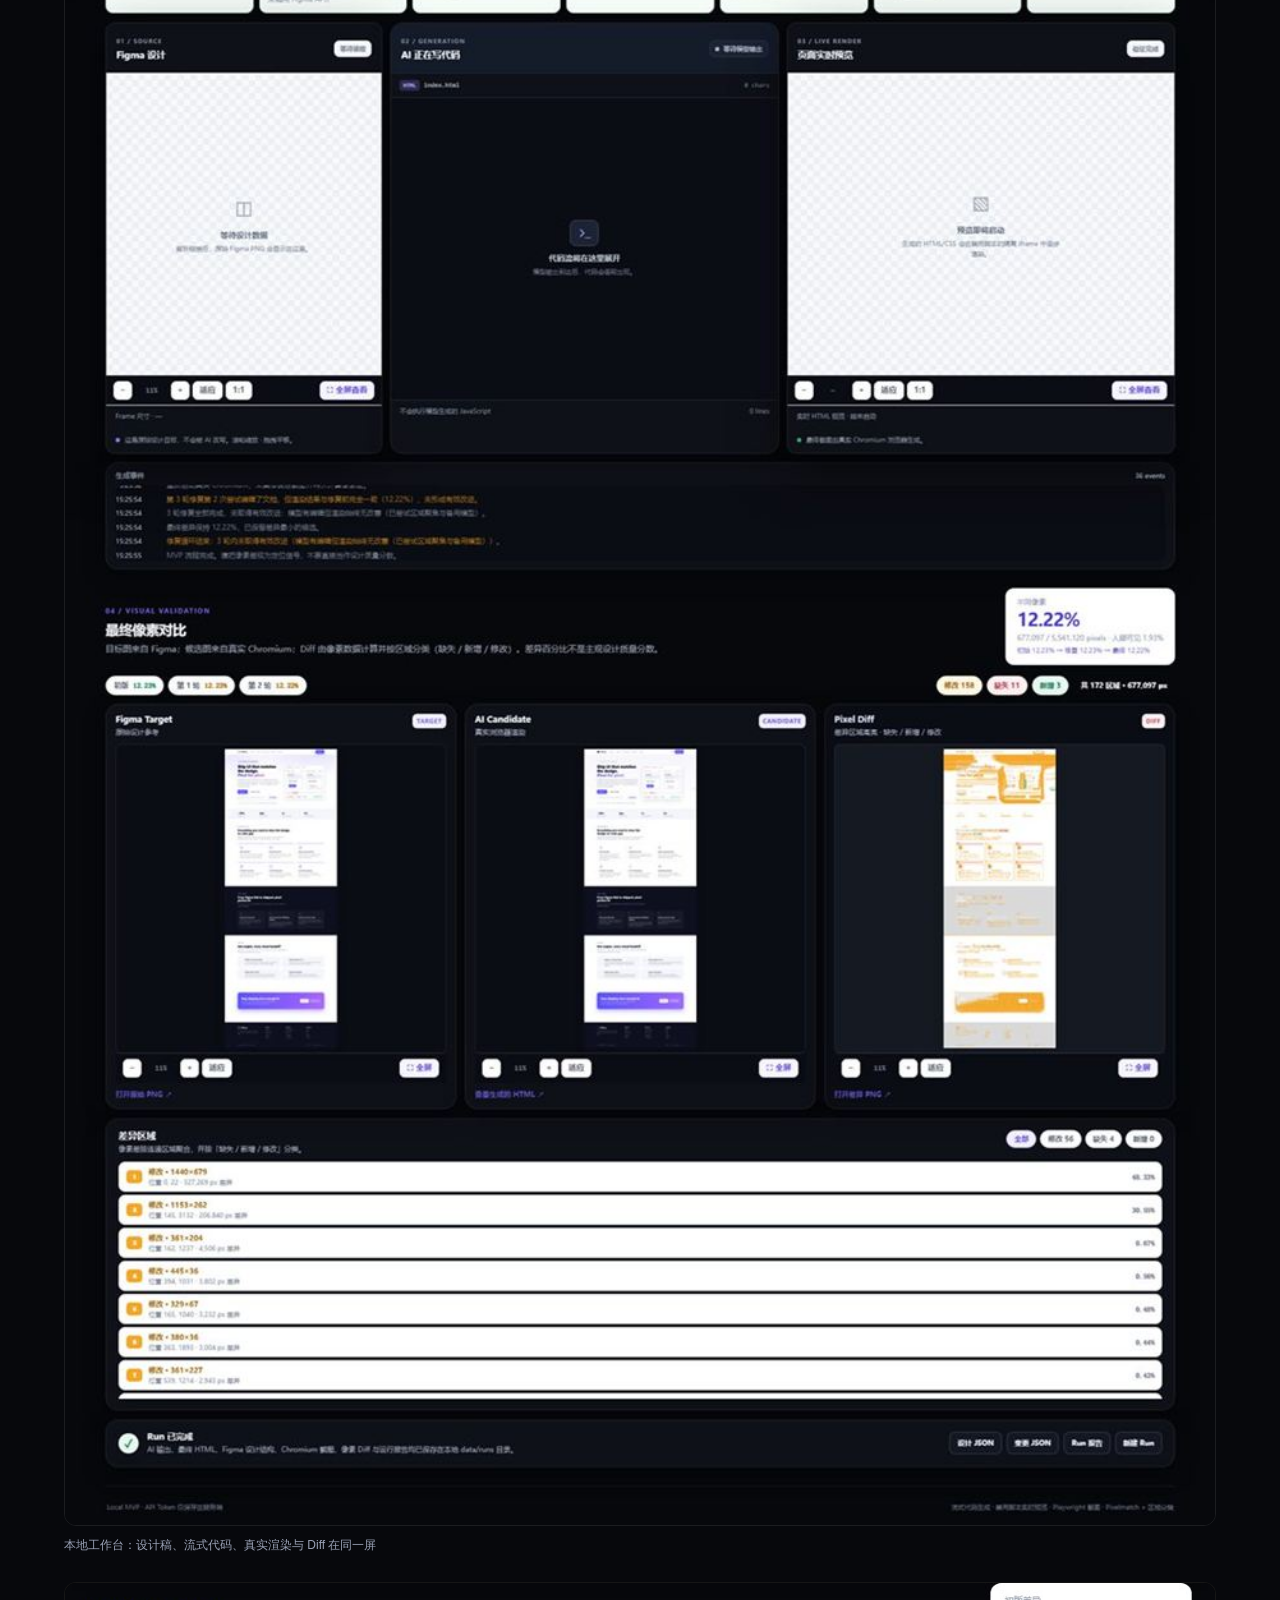
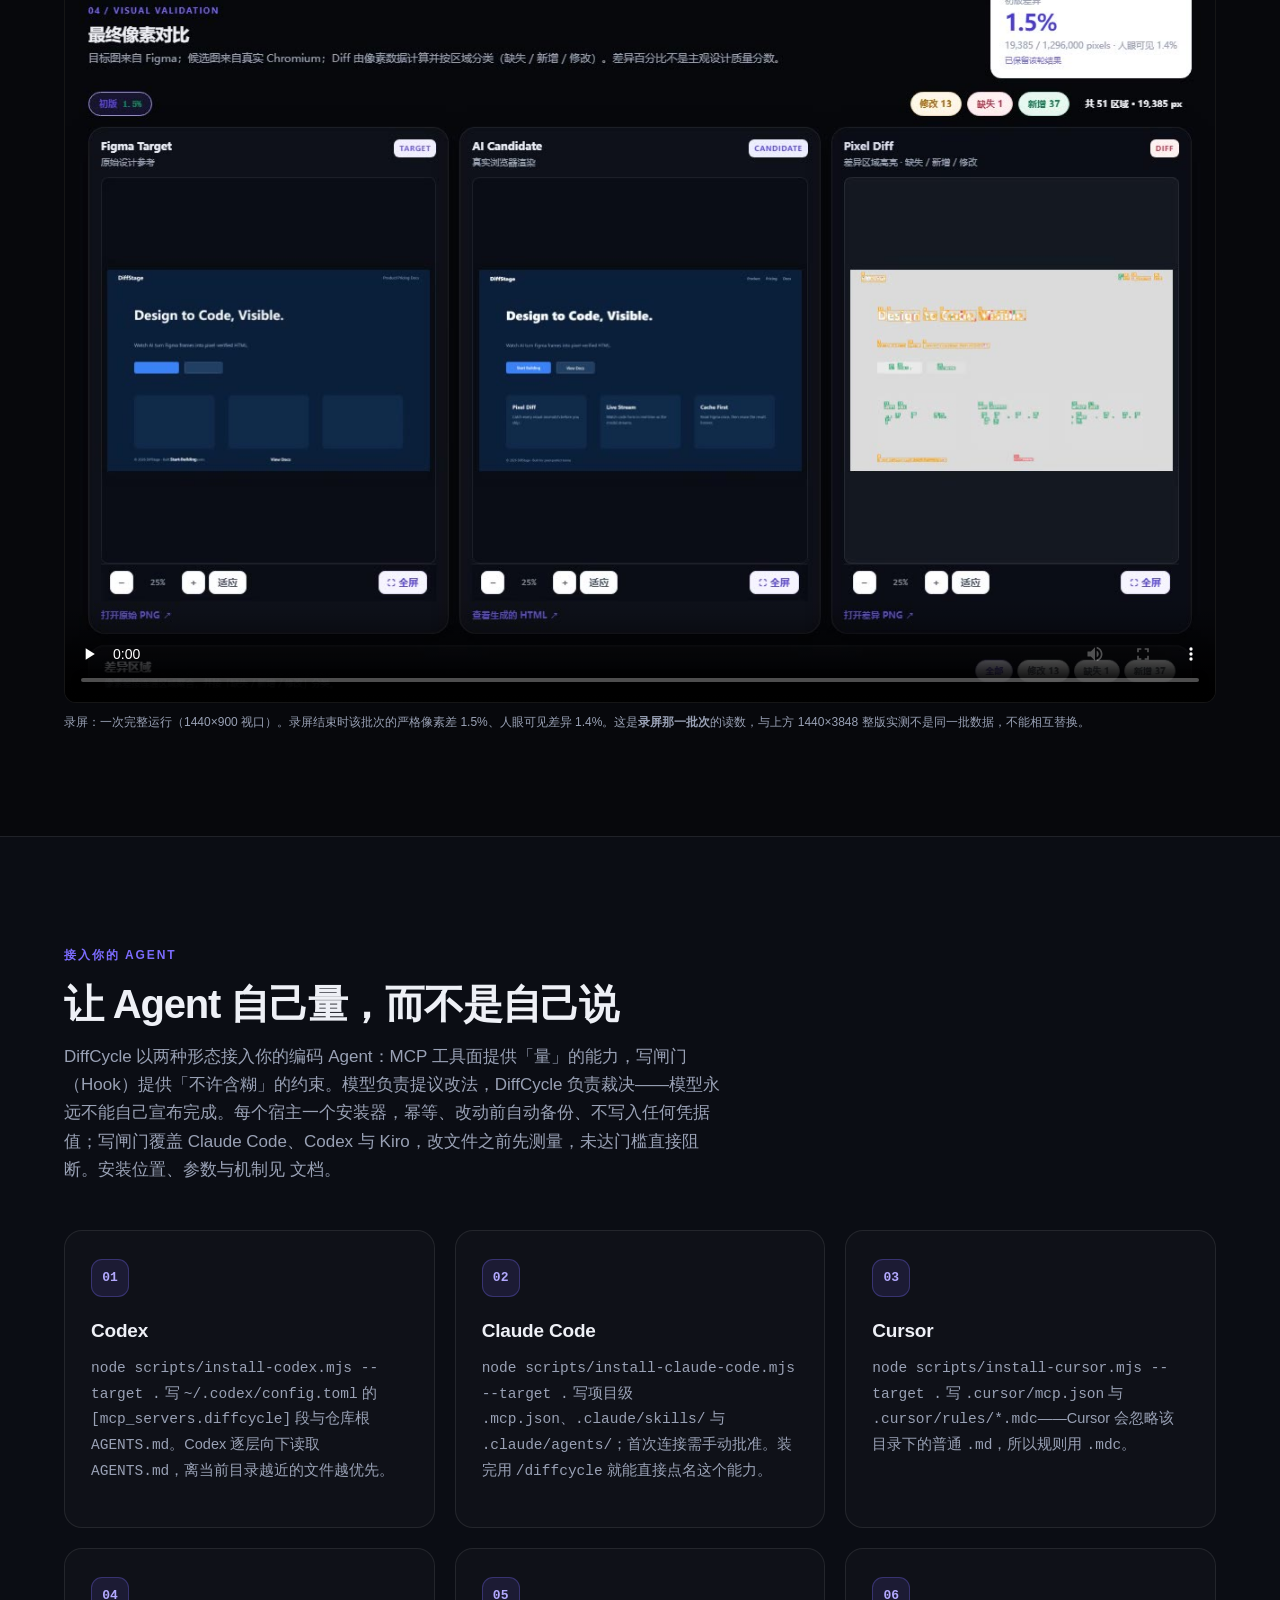
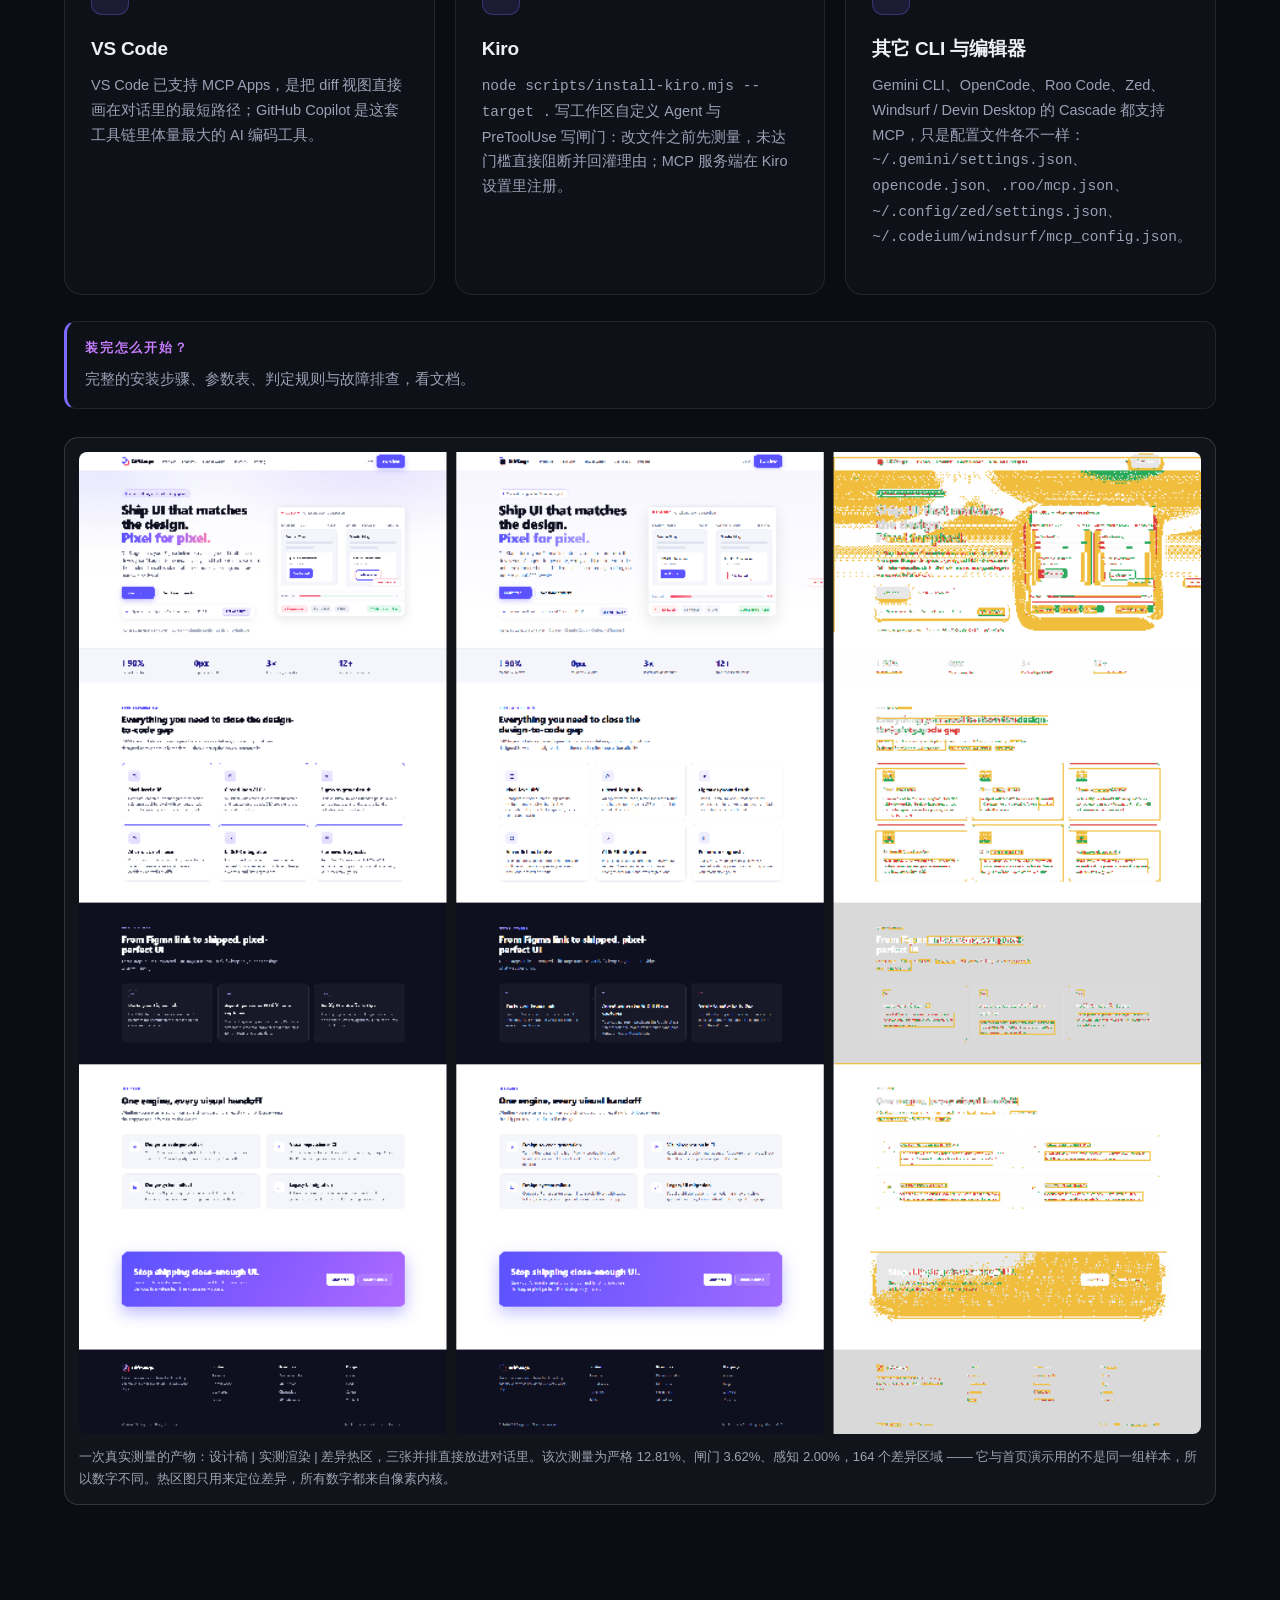
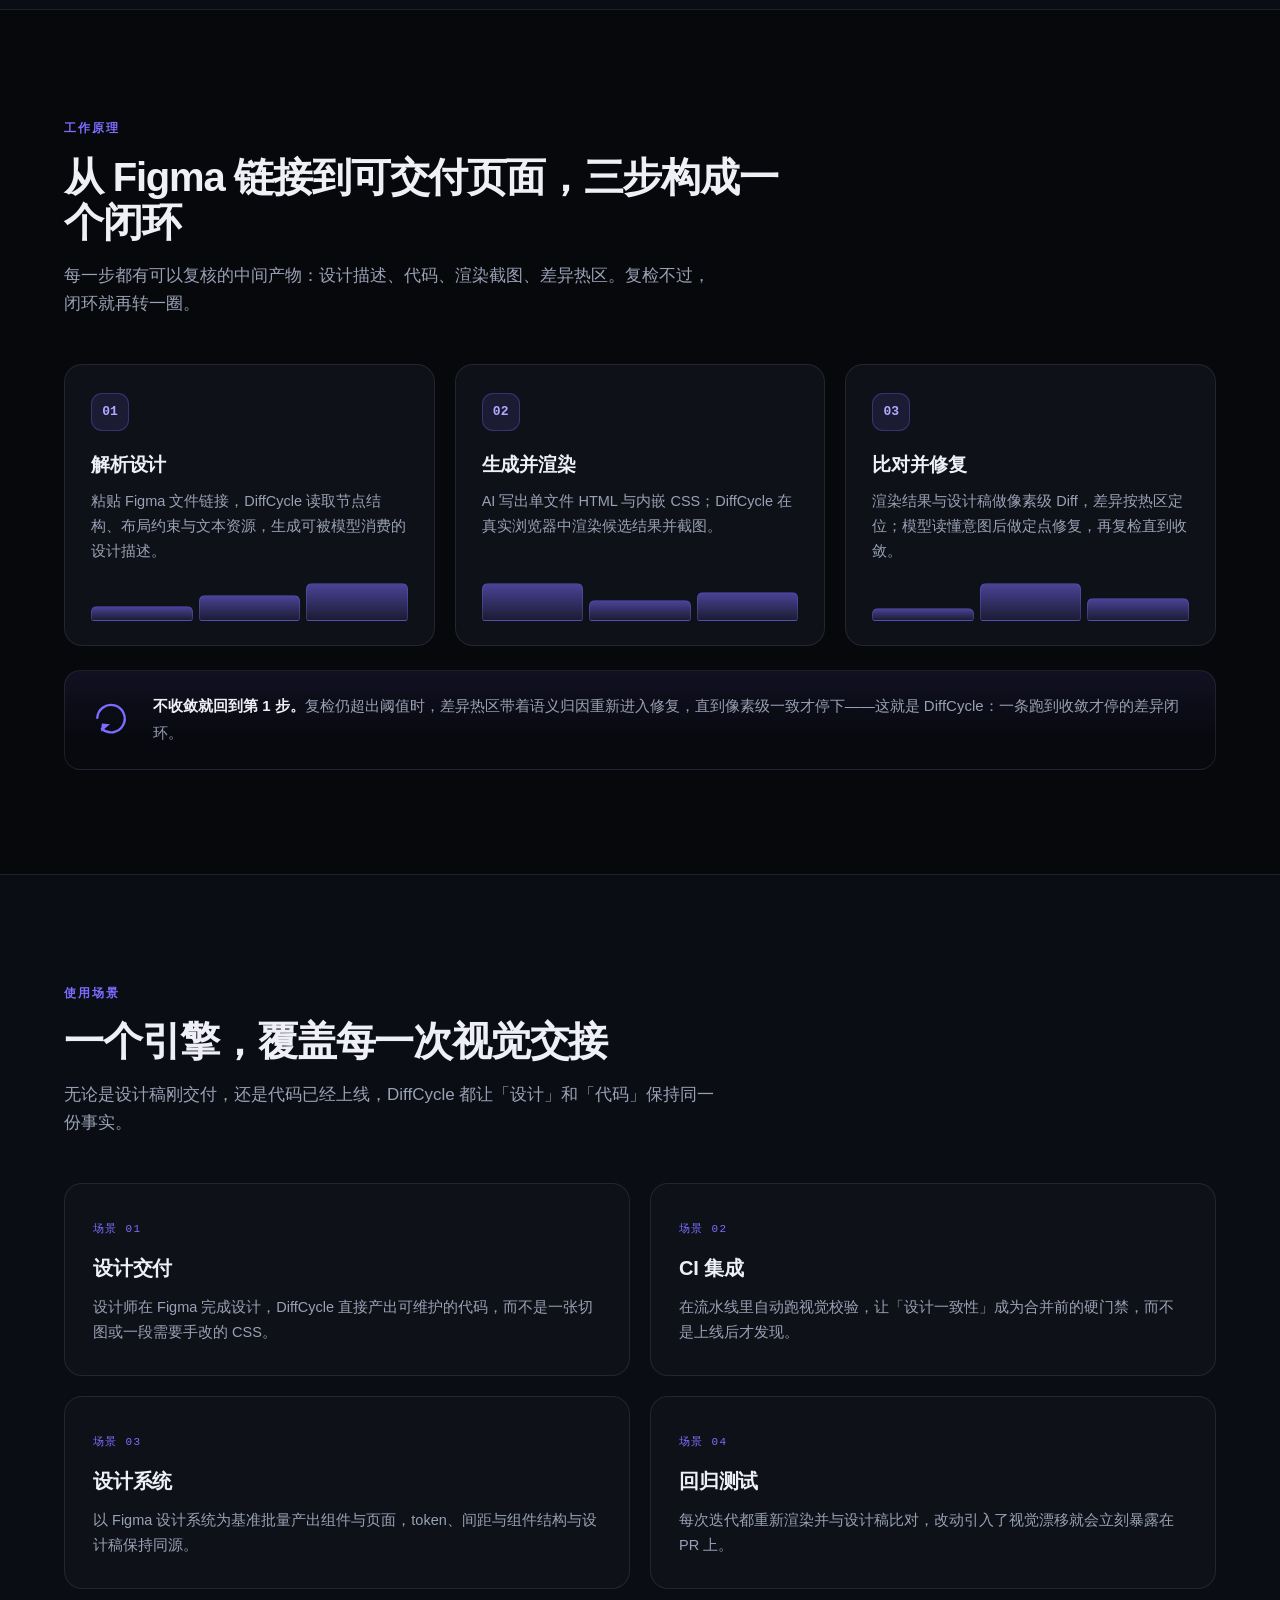
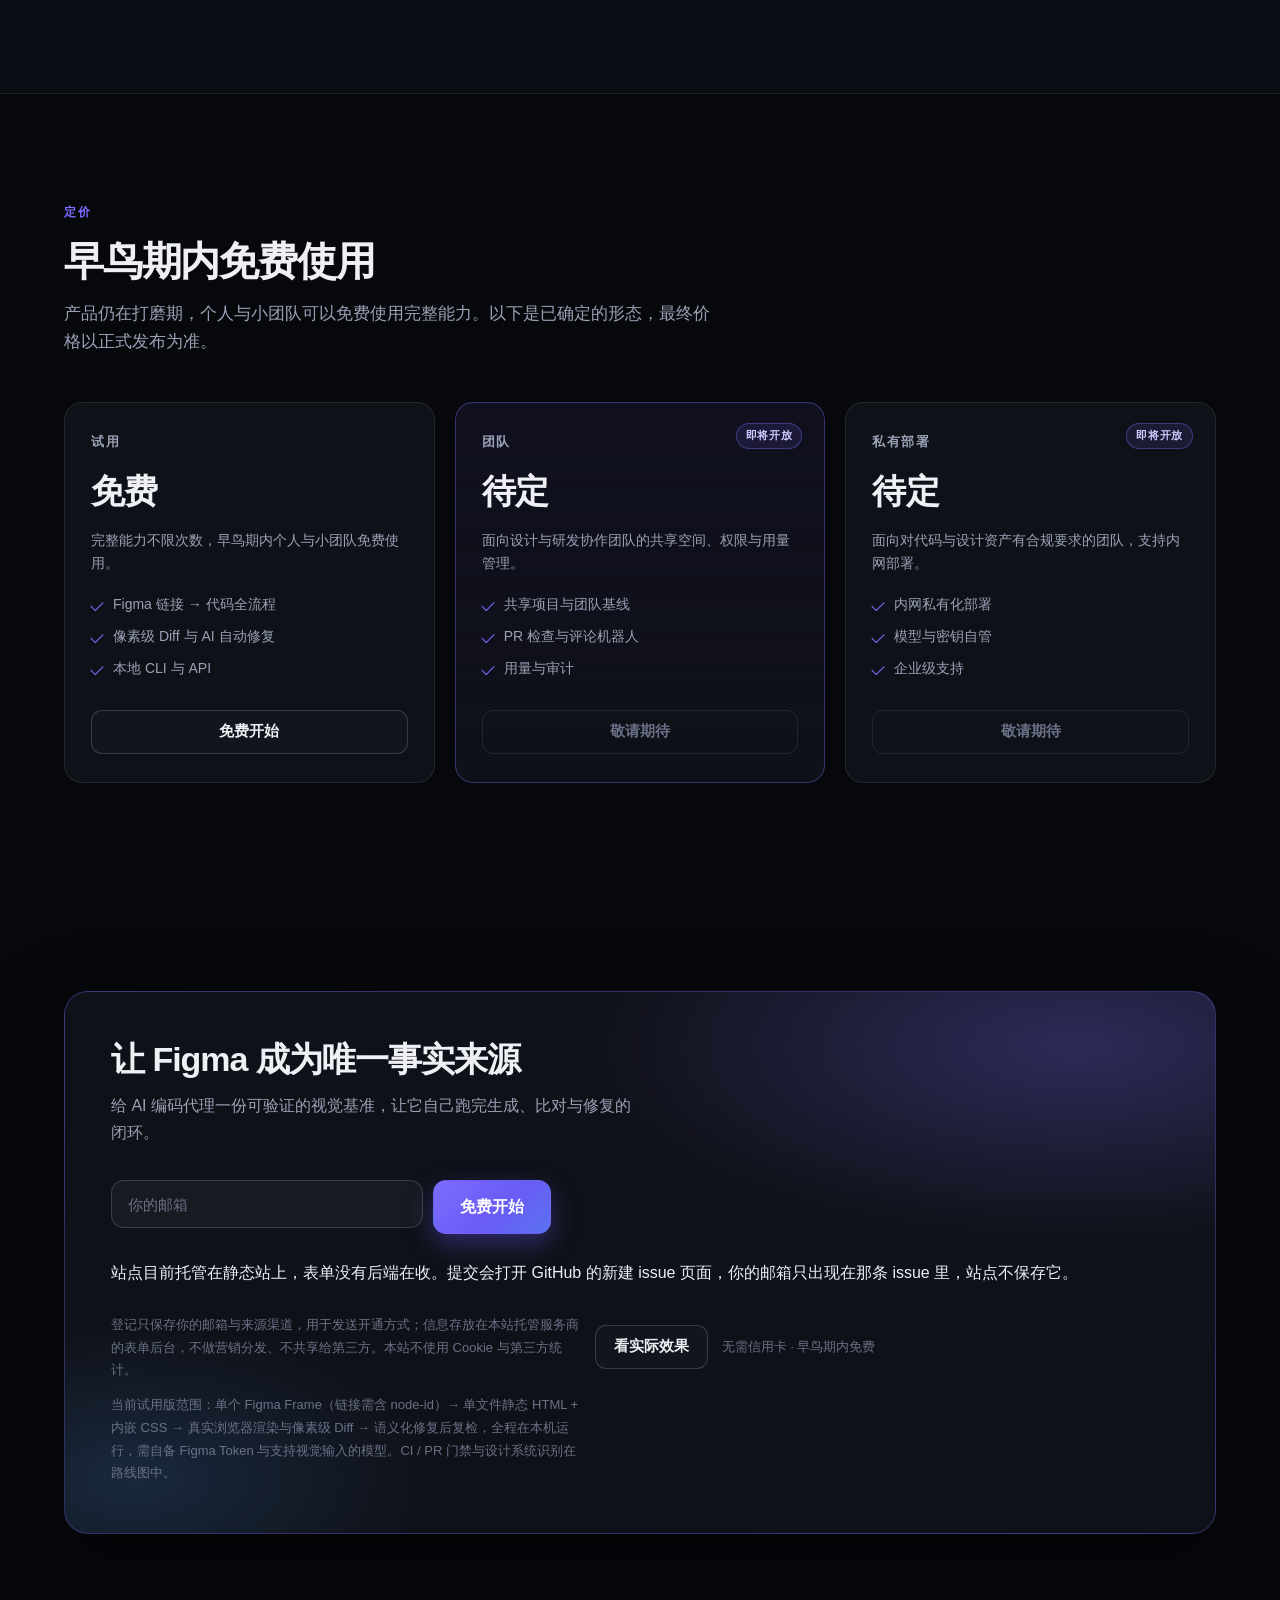
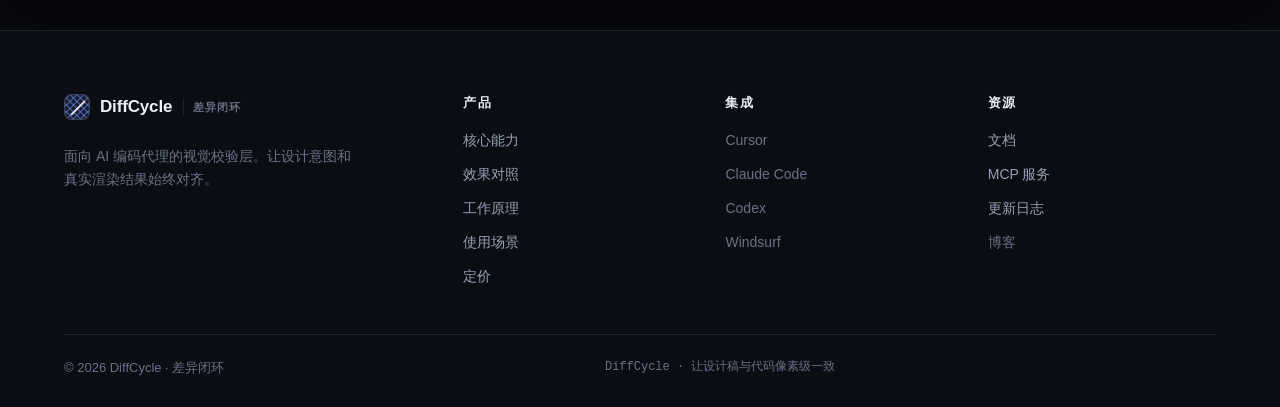
==== commit ff3a803f: "site: bring the agent section in line with the rest Two things set it apart from every other block. " ====
--- a/index.html
+++ b/index.html
@@ -350,15 +350,13 @@
 
   <!-- 工作原理 -->
 <!-- AGENT 接入 -->
-<section class="section" id="agent">
+<section class="section section-alt" id="agent">
 <div class="container">
 <span class="eyebrow reveal">接入你的 Agent</span>
 <h2 class="sec-title reveal">让 Agent 自己量，而不是自己说</h2>
 <p class="sec-sub reveal">
-DiffCycle 以两种形态接入你的编码 Agent：MCP 工具面提供「量」的能力，写闸门（Hook）提供「不许含糊」的约束。
-模型负责提议改法，DiffCycle 负责裁决——模型永远不能自己宣布完成。
-</p>
-<p class="sec-sub reveal">每个宿主一个安装器：幂等、改动前自动备份、不写入任何凭据值，动手前先 <code>--dry-run</code> 预览。安装位置与参数见 <a href="docs.html">文档</a>。</p>
+        DiffCycle 以两种形态接入你的编码 Agent：MCP 工具面提供「量」的能力，写闸门（Hook）提供「不许含糊」的约束。模型负责提议改法，DiffCycle 负责裁决——模型永远不能自己宣布完成。每个宿主一个安装器，幂等、改动前自动备份、不写入任何凭据值；写闸门覆盖 Claude Code、Codex 与 Kiro，改文件之前先测量，未达门槛直接阻断。安装位置、参数与机制见 <a href="docs.html">文档</a>。</p>
+
 <ol class="steps">
 <li class="step reveal"><span class="step-no">01</span><div class="step-body">
 <h3>Codex</h3>
@@ -385,13 +383,14 @@
 <p>Gemini CLI、OpenCode、Roo Code、Zed、Windsurf / Devin Desktop 的 Cascade 都支持 MCP，只是配置文件各不一样：<code>~/.gemini/settings.json</code>、<code>opencode.json</code>、<code>.roo/mcp.json</code>、<code>~/.config/zed/settings.json</code>、<code>~/.codeium/windsurf/mcp_config.json</code>。</p>
 </div></li>
 </ol>
-<p class="sec-sub reveal">
-装完怎么开始？把这句话粘给你的 Agent：<code>用 diffcycle_measure 量一下这个页面和设计稿的差异，把 diff 和 withinGate 给我</code>。
-Agent 在别处问过「哪里不一样」「跟设计稿对一下」也会自动用上——触发词是按用户真会说的话写的，不是按术语写的。
-现在 measure 还会把「设计稿 | 实测渲染 | 差异热区」三联图直接放进对话里，差异一眼可见，不必自己去开 PNG。</p>
-        <p class="sec-sub reveal">完整的安装步骤、参数表、判定规则与故障排查，<a href="docs.html">看文档</a>。</p>
-
-<p class="sec-sub reveal">写闸门覆盖 Claude Code、Codex 与 Kiro：改文件之前先测量，未达门槛直接阻断。机制与适配器规则见 <a href="docs.html">文档</a>。</p>
+        <div class="prompt-note reveal">
+          <span class="prompt-note-k">装完怎么开始？</span>
+          <p>完整的安装步骤、参数表、判定规则与故障排查，<a href="docs.html">看文档</a>。</p>
+        </div>
+
+        
+
+
         <figure class="agent-shot reveal">
           <img src="assets/img/run-comparison.png" width="916" height="802" alt="一次真实像素测量的三联图：左侧设计稿，中间实测渲染的页面，右侧差异热区">
           <figcaption>一次真实测量的产物：设计稿 | 实测渲染 | 差异热区，三张并排直接放进对话里。该次测量为严格 12.81%、闸门 3.62%、感知 2.00%，164 个差异区域 —— 它与首页演示用的不是同一组样本，所以数字不同。热区图只用来定位差异，所有数字都来自像素内核。</figcaption>
--- a/assets/css/main.css
+++ b/assets/css/main.css
@@ -691,3 +691,40 @@
 a.foot-item:hover {
   color: var(--text);
 }
+
+/* ---------------------------------------------------------- Agent 板块的起始提示条 */
+.prompt-note {
+  margin-top: 26px;
+  padding: 16px 18px;
+  border: 1px solid var(--line);
+  border-left: 3px solid var(--brand);
+  border-radius: var(--radius-sm);
+  background: var(--panel);
+}
+
+.prompt-note-k {
+  display: block;
+  margin-bottom: 7px;
+  font-size: 12.5px;
+  font-weight: 800;
+  letter-spacing: .14em;
+  text-transform: uppercase;
+  color: var(--brand-3);
+}
+
+.prompt-note p {
+  margin: 0;
+  font-size: 15px;
+  line-height: 1.75;
+  color: var(--muted);
+}
+
+.prompt-note code {
+  font-family: var(--mono);
+  font-size: 13px;
+  padding: 2px 7px;
+  border-radius: 6px;
+  background: var(--panel-3);
+  border: 1px solid var(--line);
+  color: var(--text);
+}
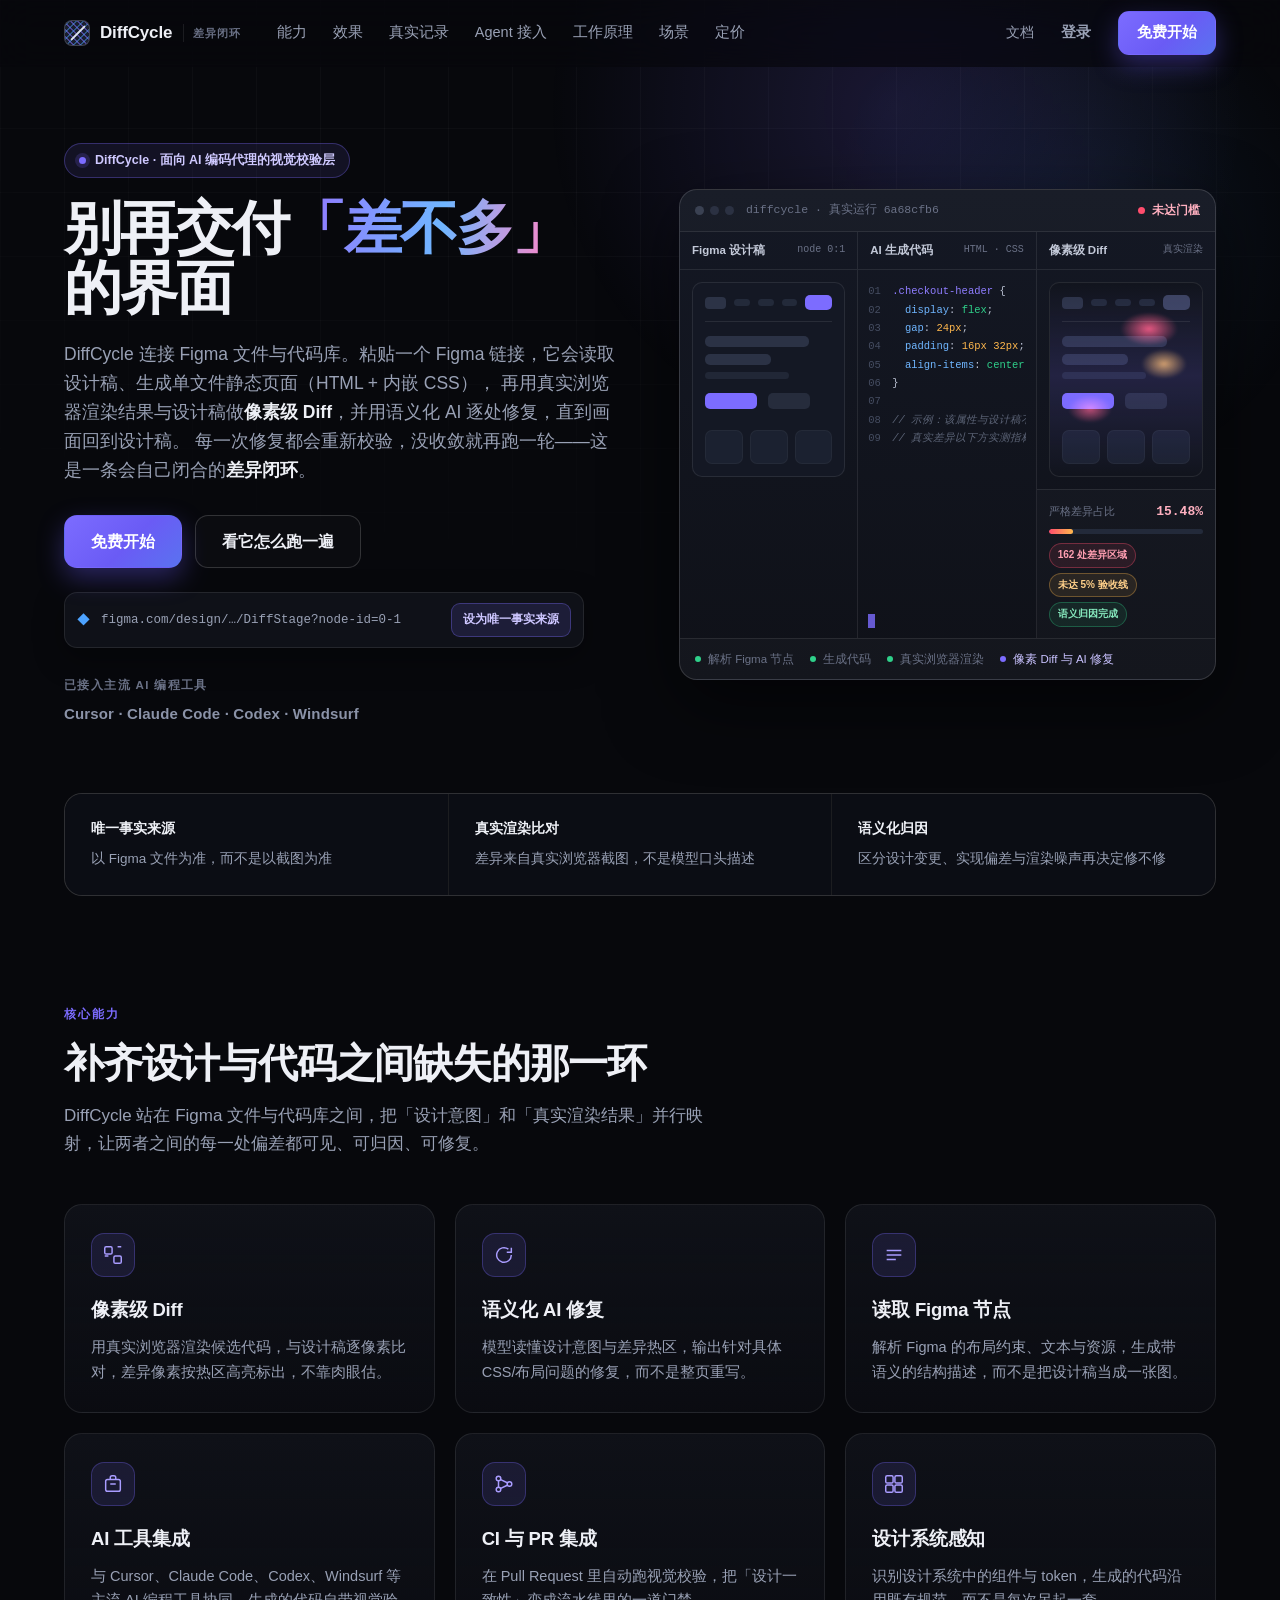
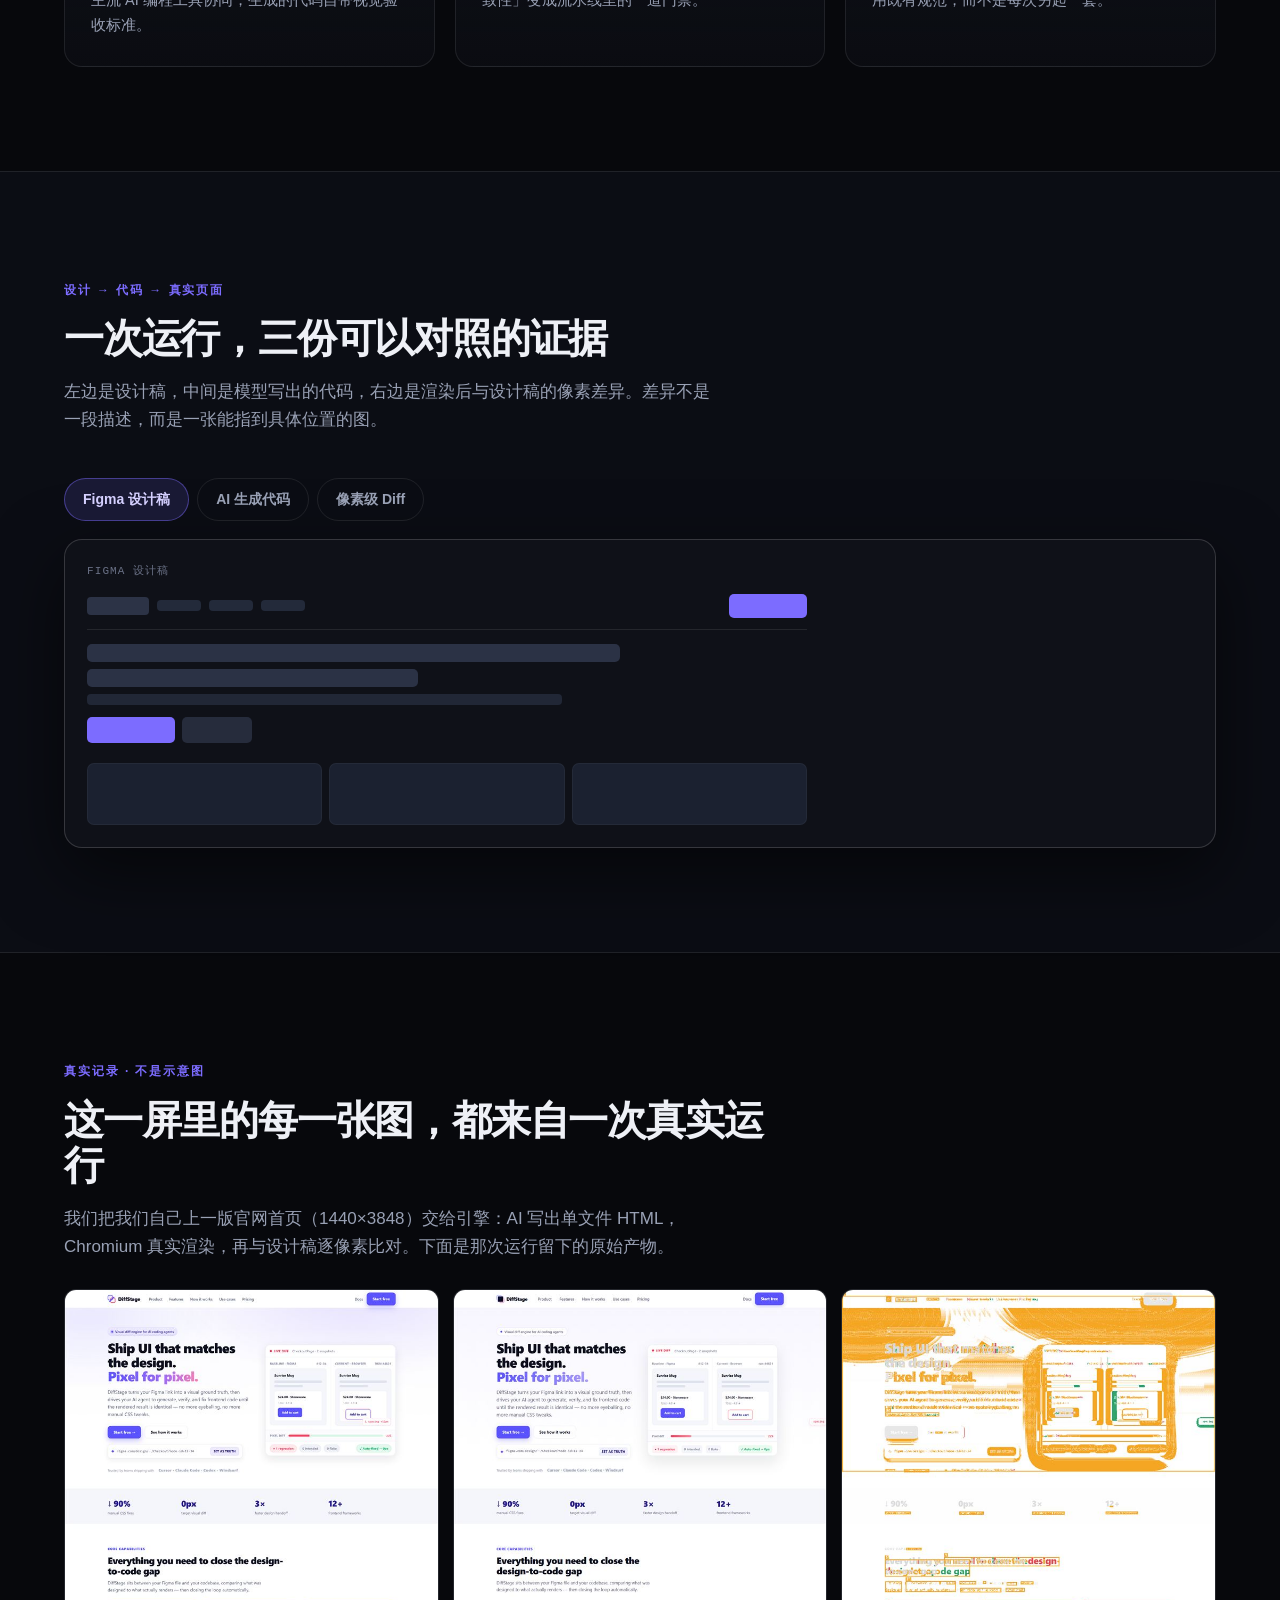
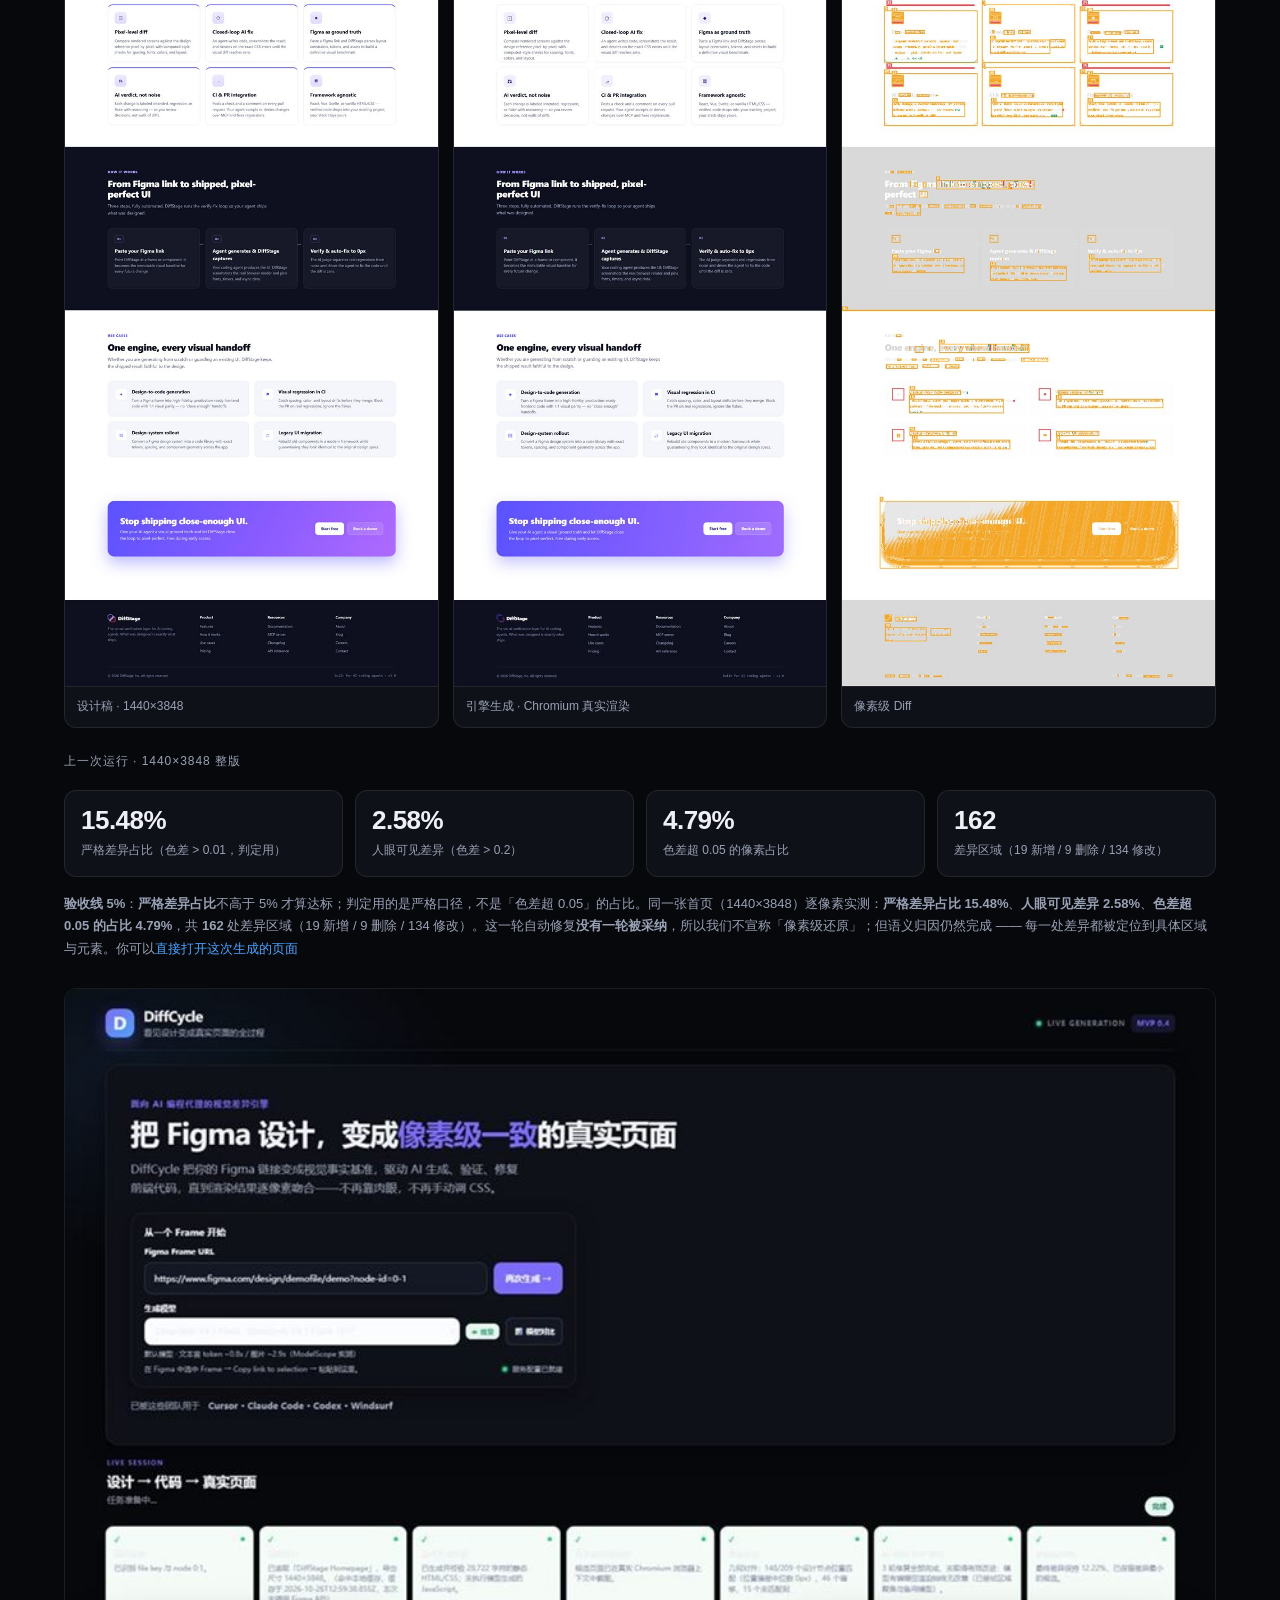
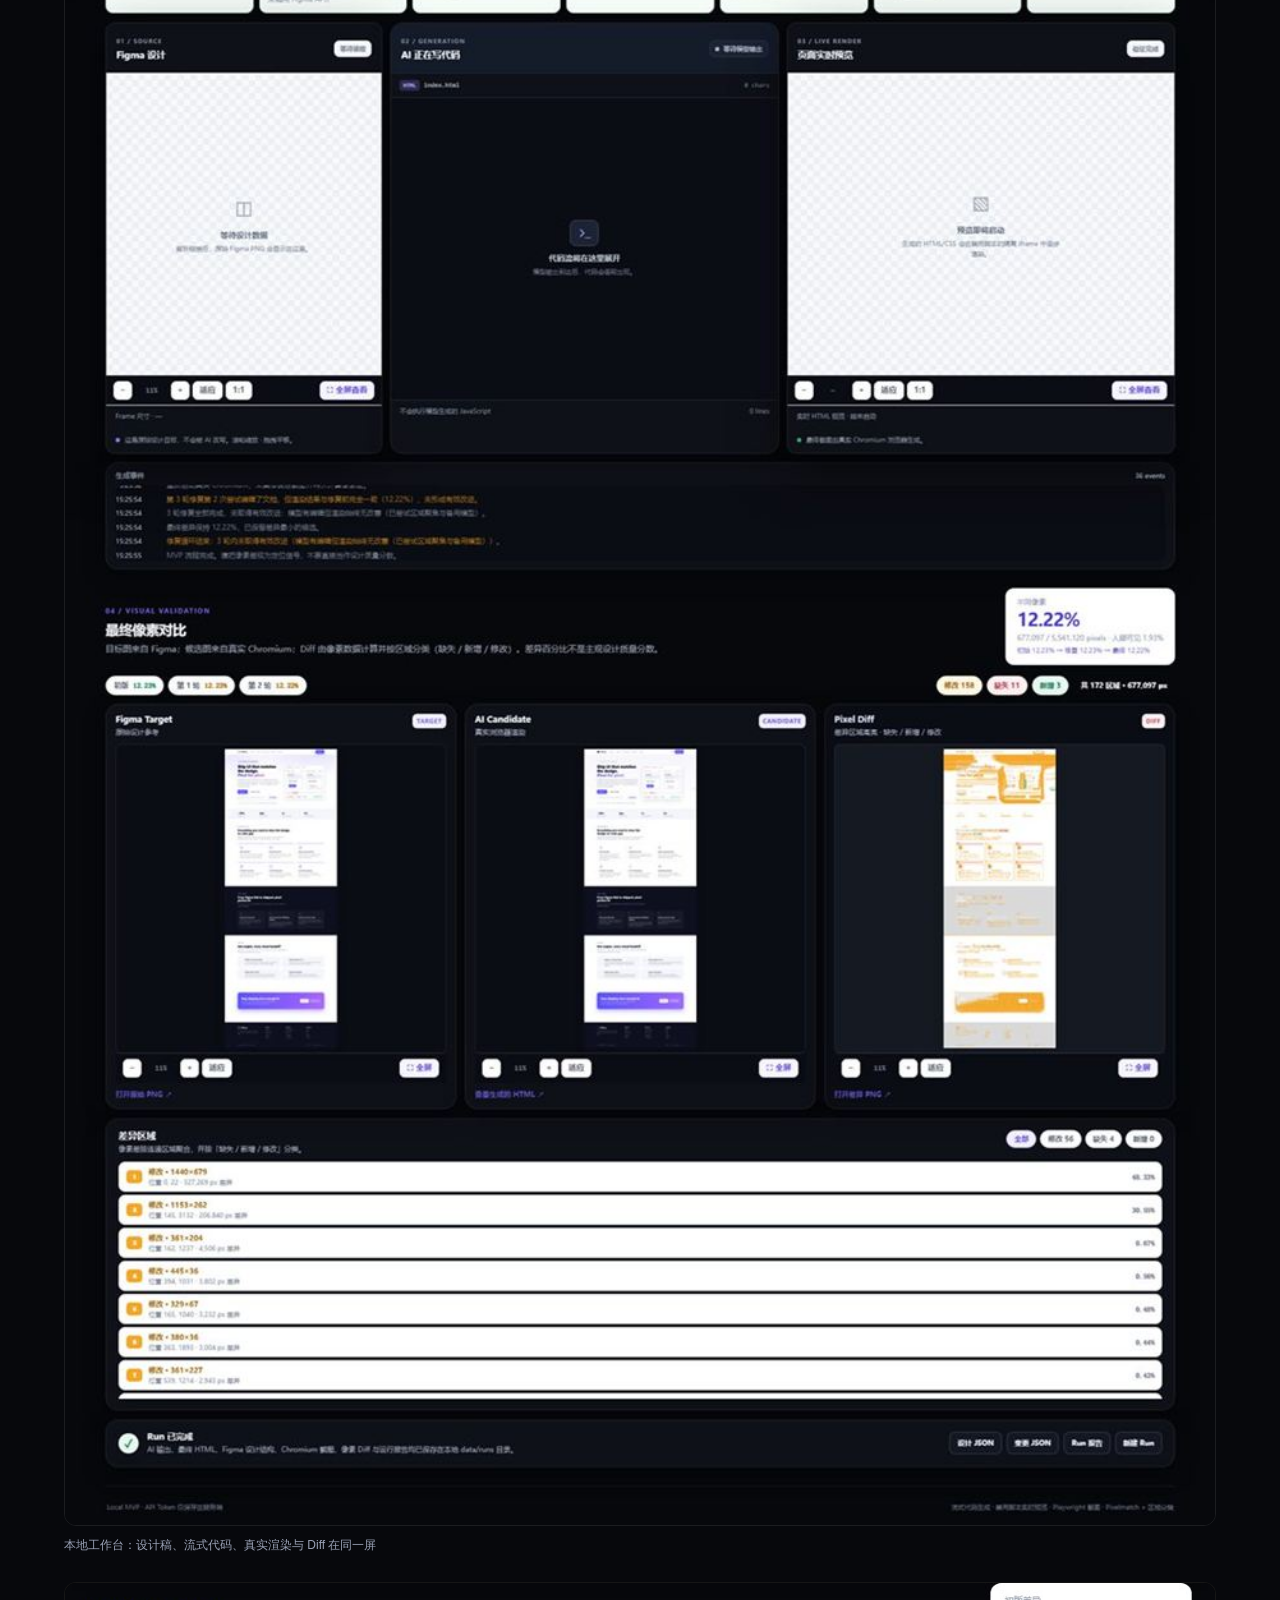
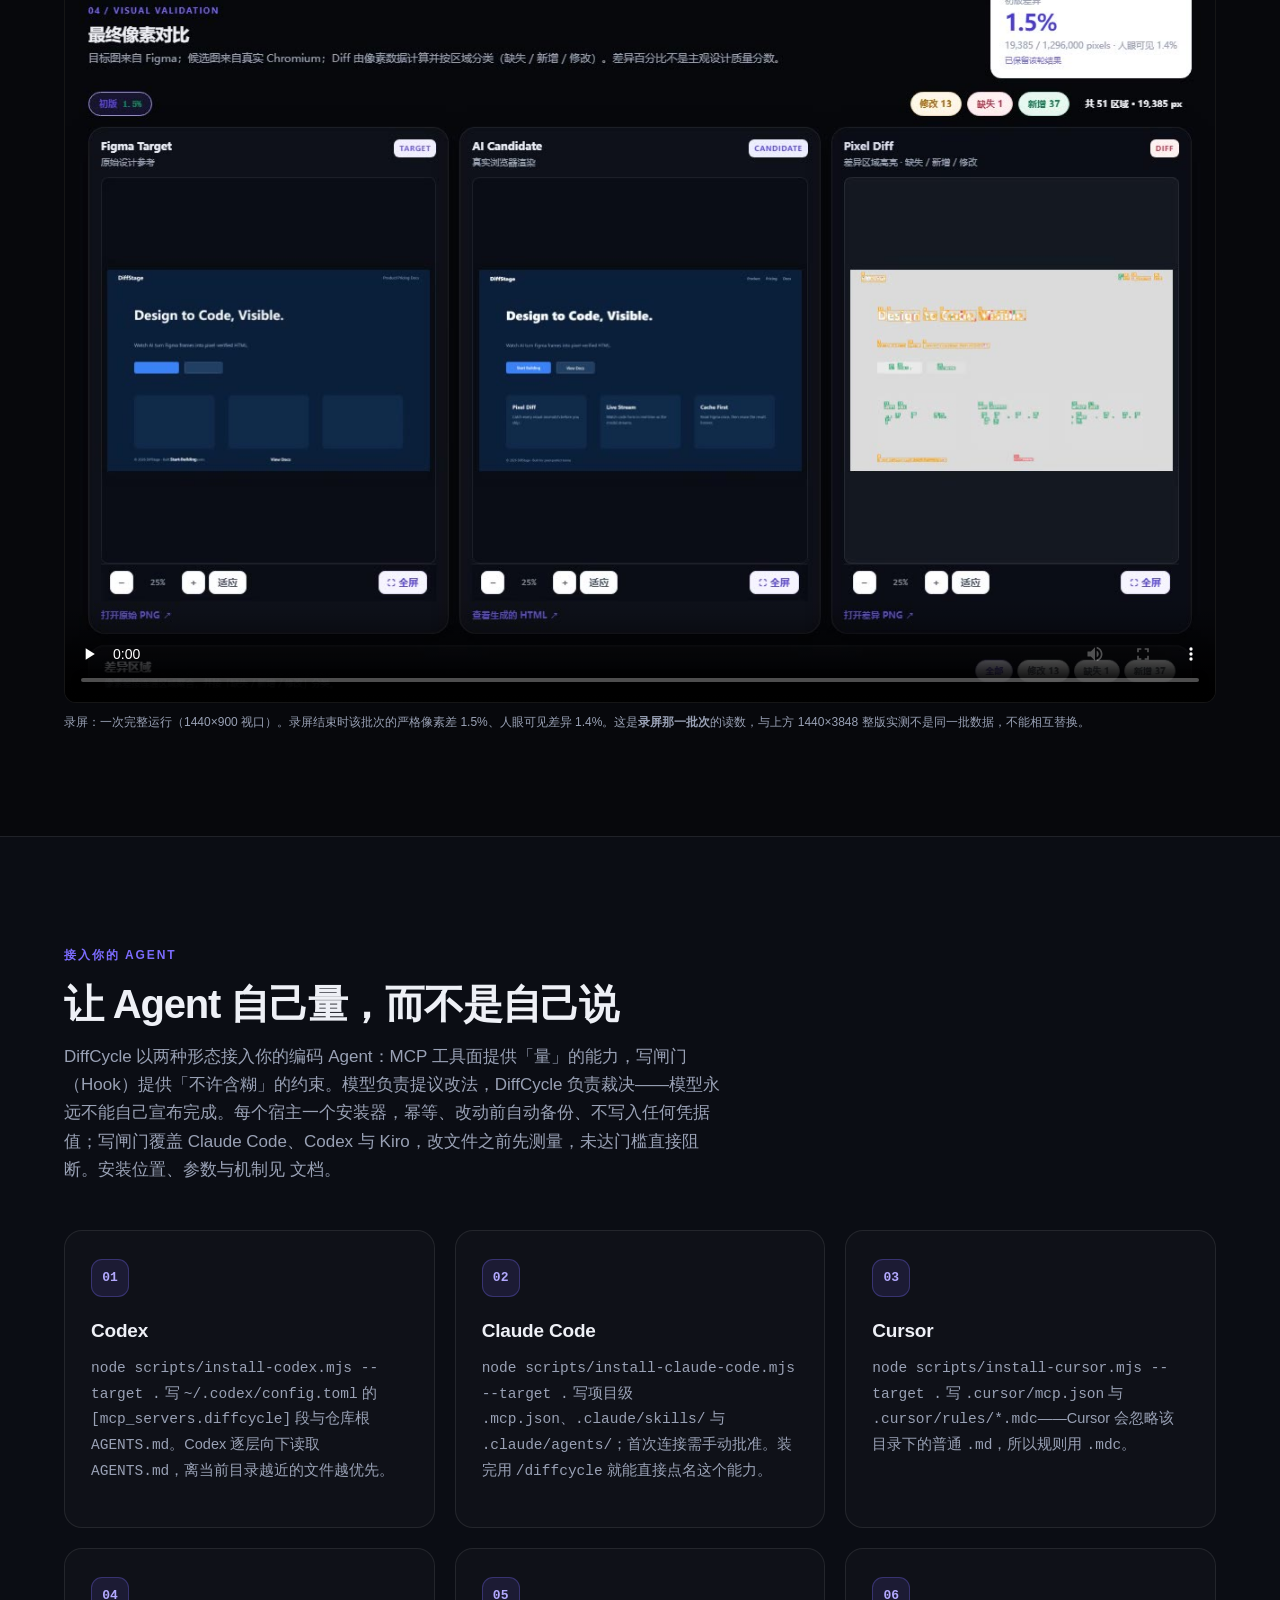
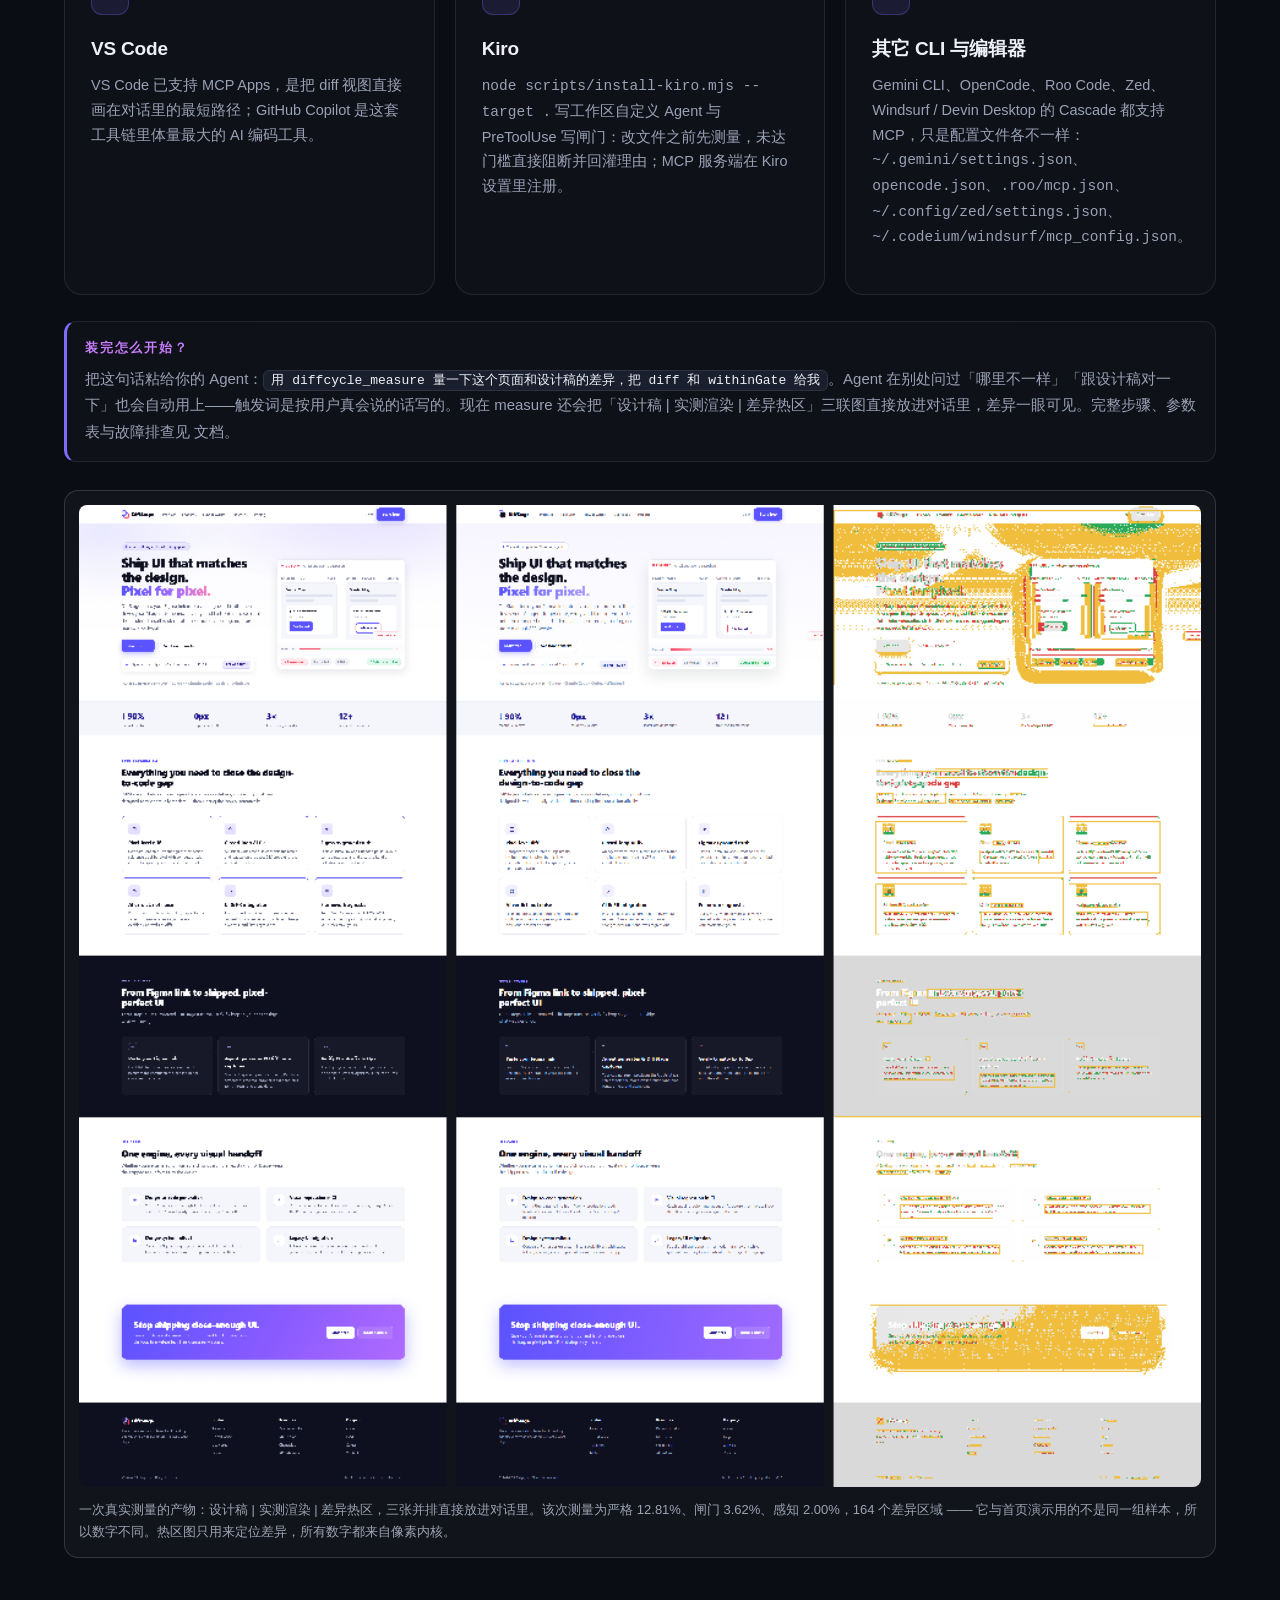
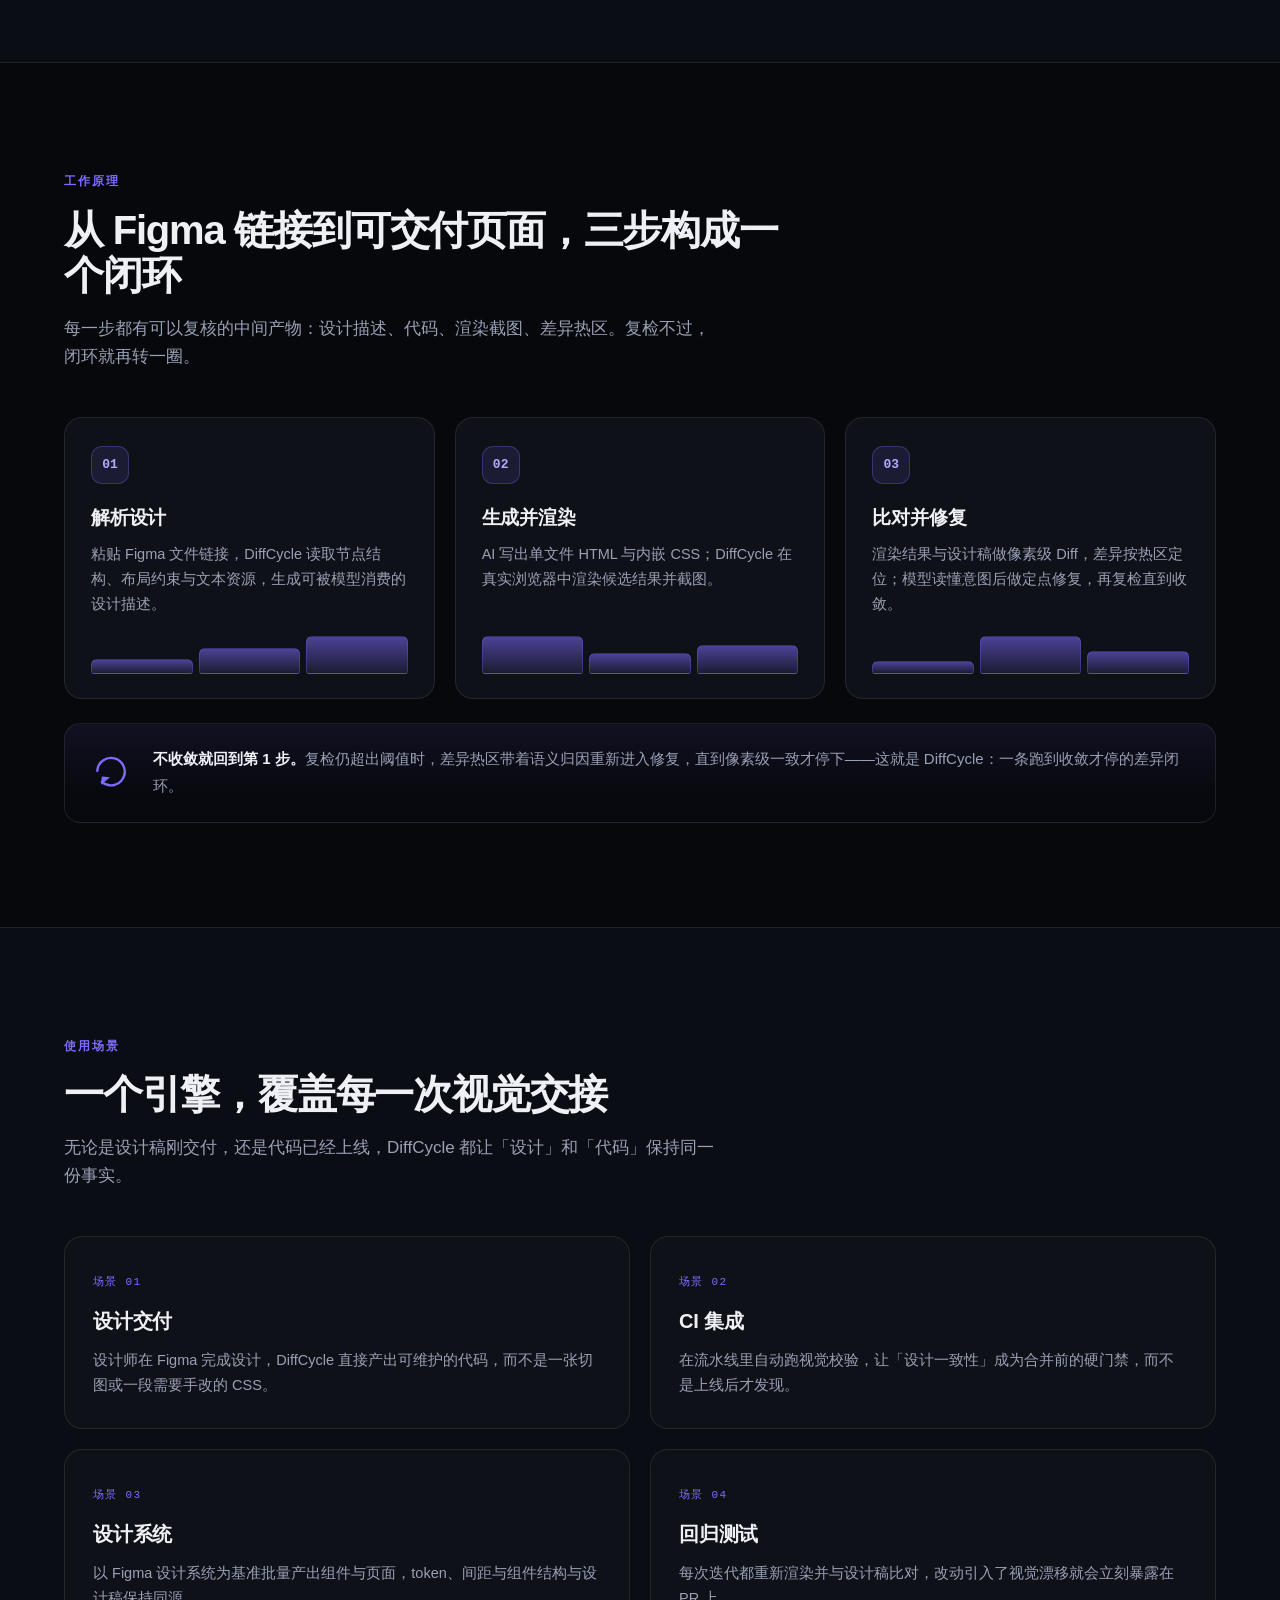
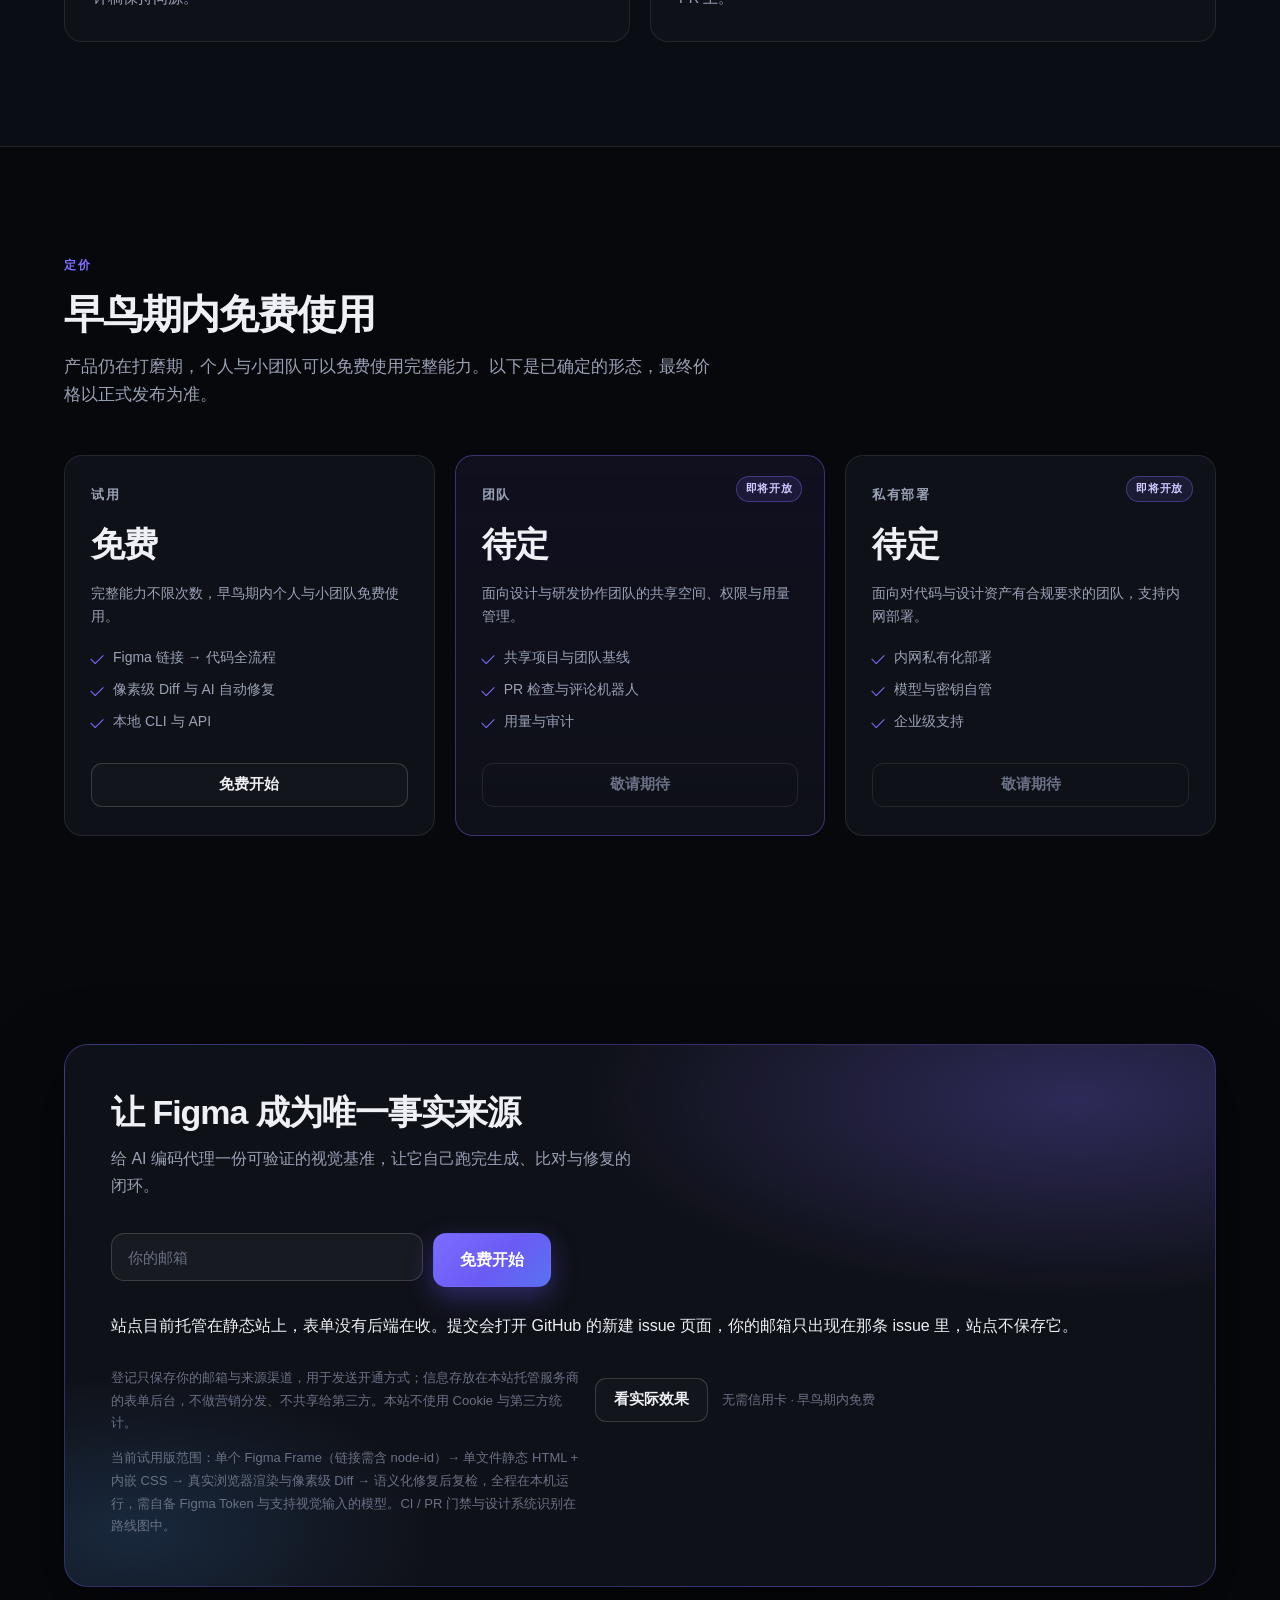
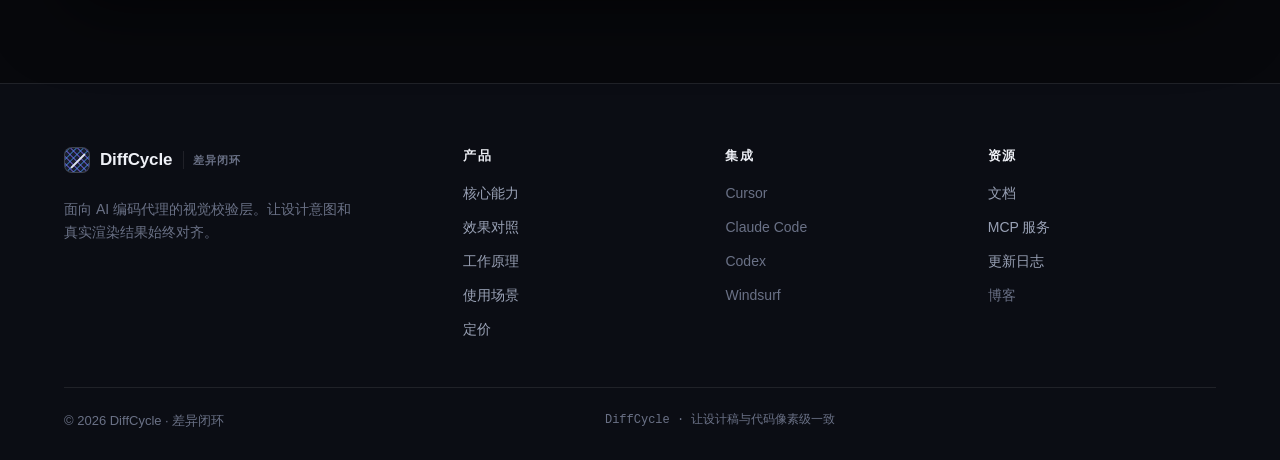
==== commit 6b216d2f: "site: put the starter prompt back in the callout" ====
--- a/index.html
+++ b/index.html
@@ -385,8 +385,7 @@
 </ol>
         <div class="prompt-note reveal">
           <span class="prompt-note-k">装完怎么开始？</span>
-          <p>完整的安装步骤、参数表、判定规则与故障排查，<a href="docs.html">看文档</a>。</p>
-        </div>
+          <p>把这句话粘给你的 Agent：<code>用 diffcycle_measure 量一下这个页面和设计稿的差异，把 diff 和 withinGate 给我</code>。Agent 在别处问过「哪里不一样」「跟设计稿对一下」也会自动用上——触发词是按用户真会说的话写的。现在 measure 还会把「设计稿 | 实测渲染 | 差异热区」三联图直接放进对话里，差异一眼可见。完整步骤、参数表与故障排查见 <a href="docs.html">文档</a>。</p></div>
 
         
 
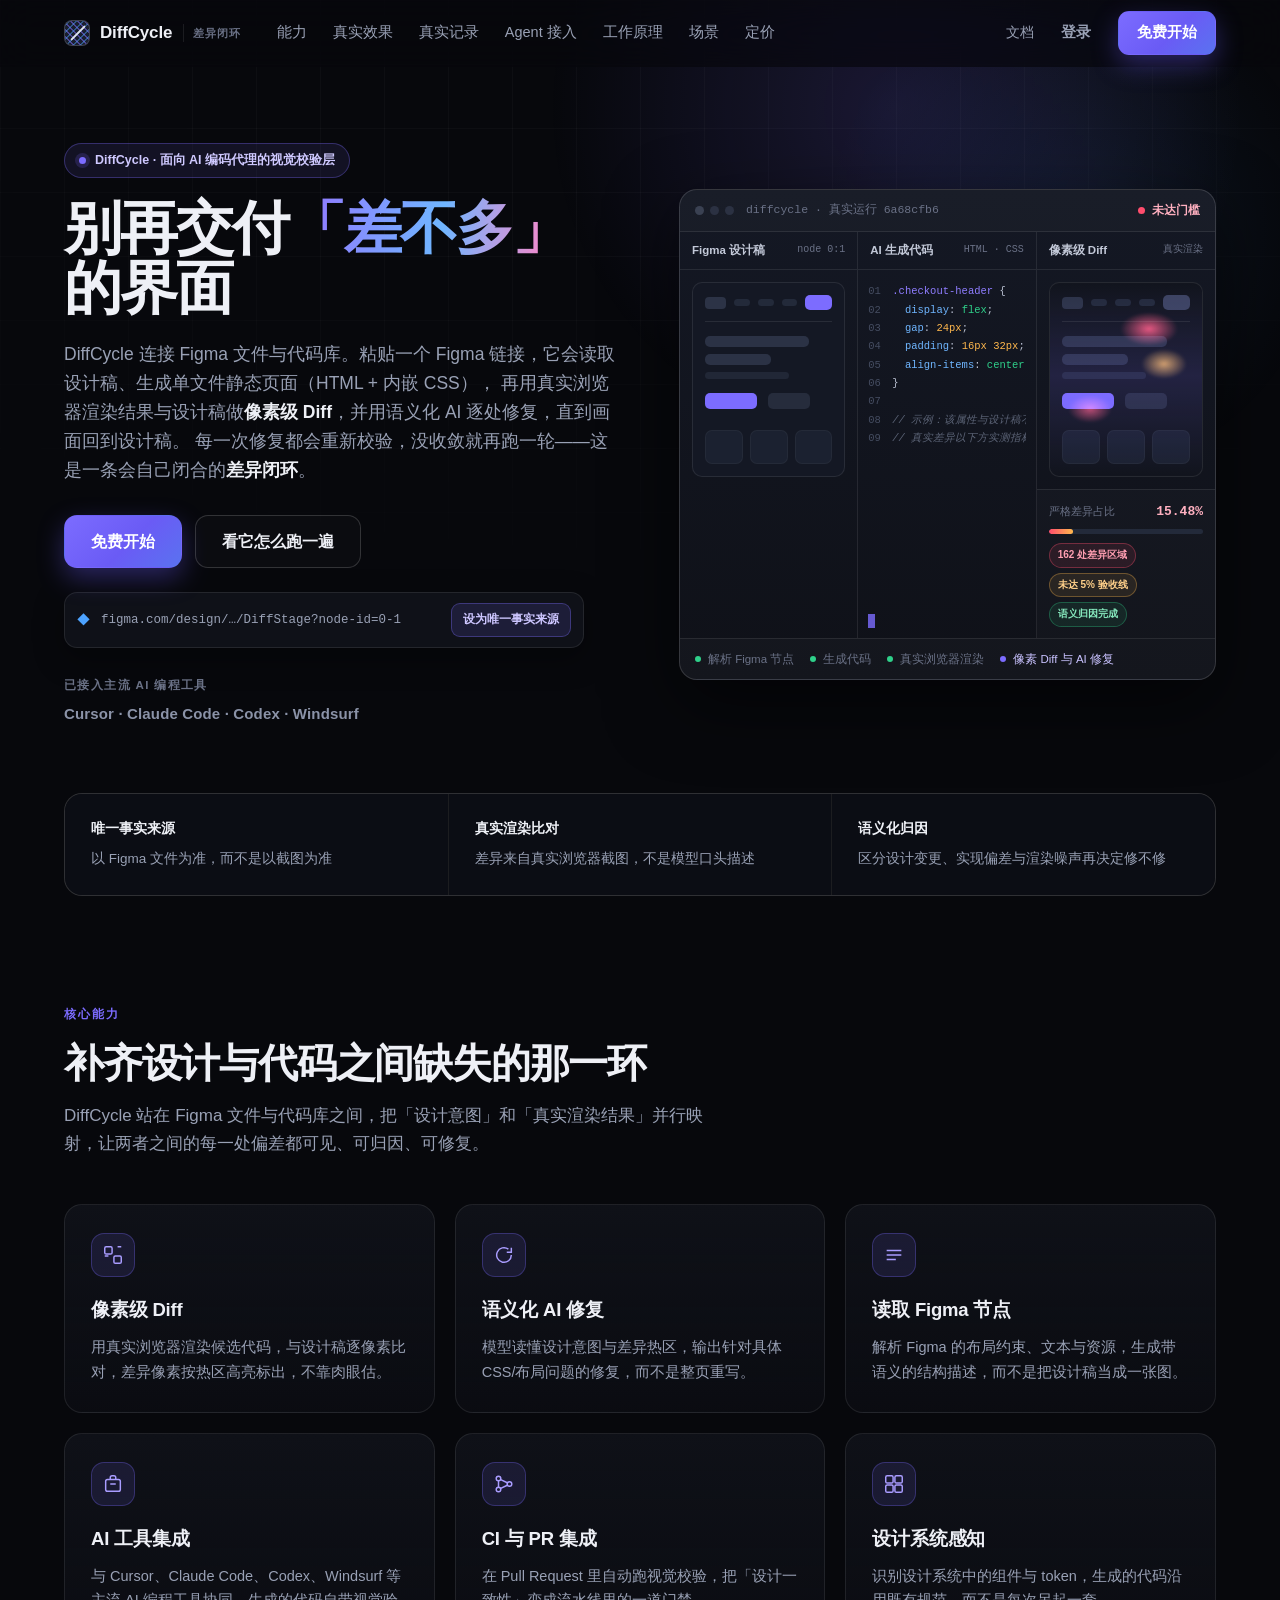
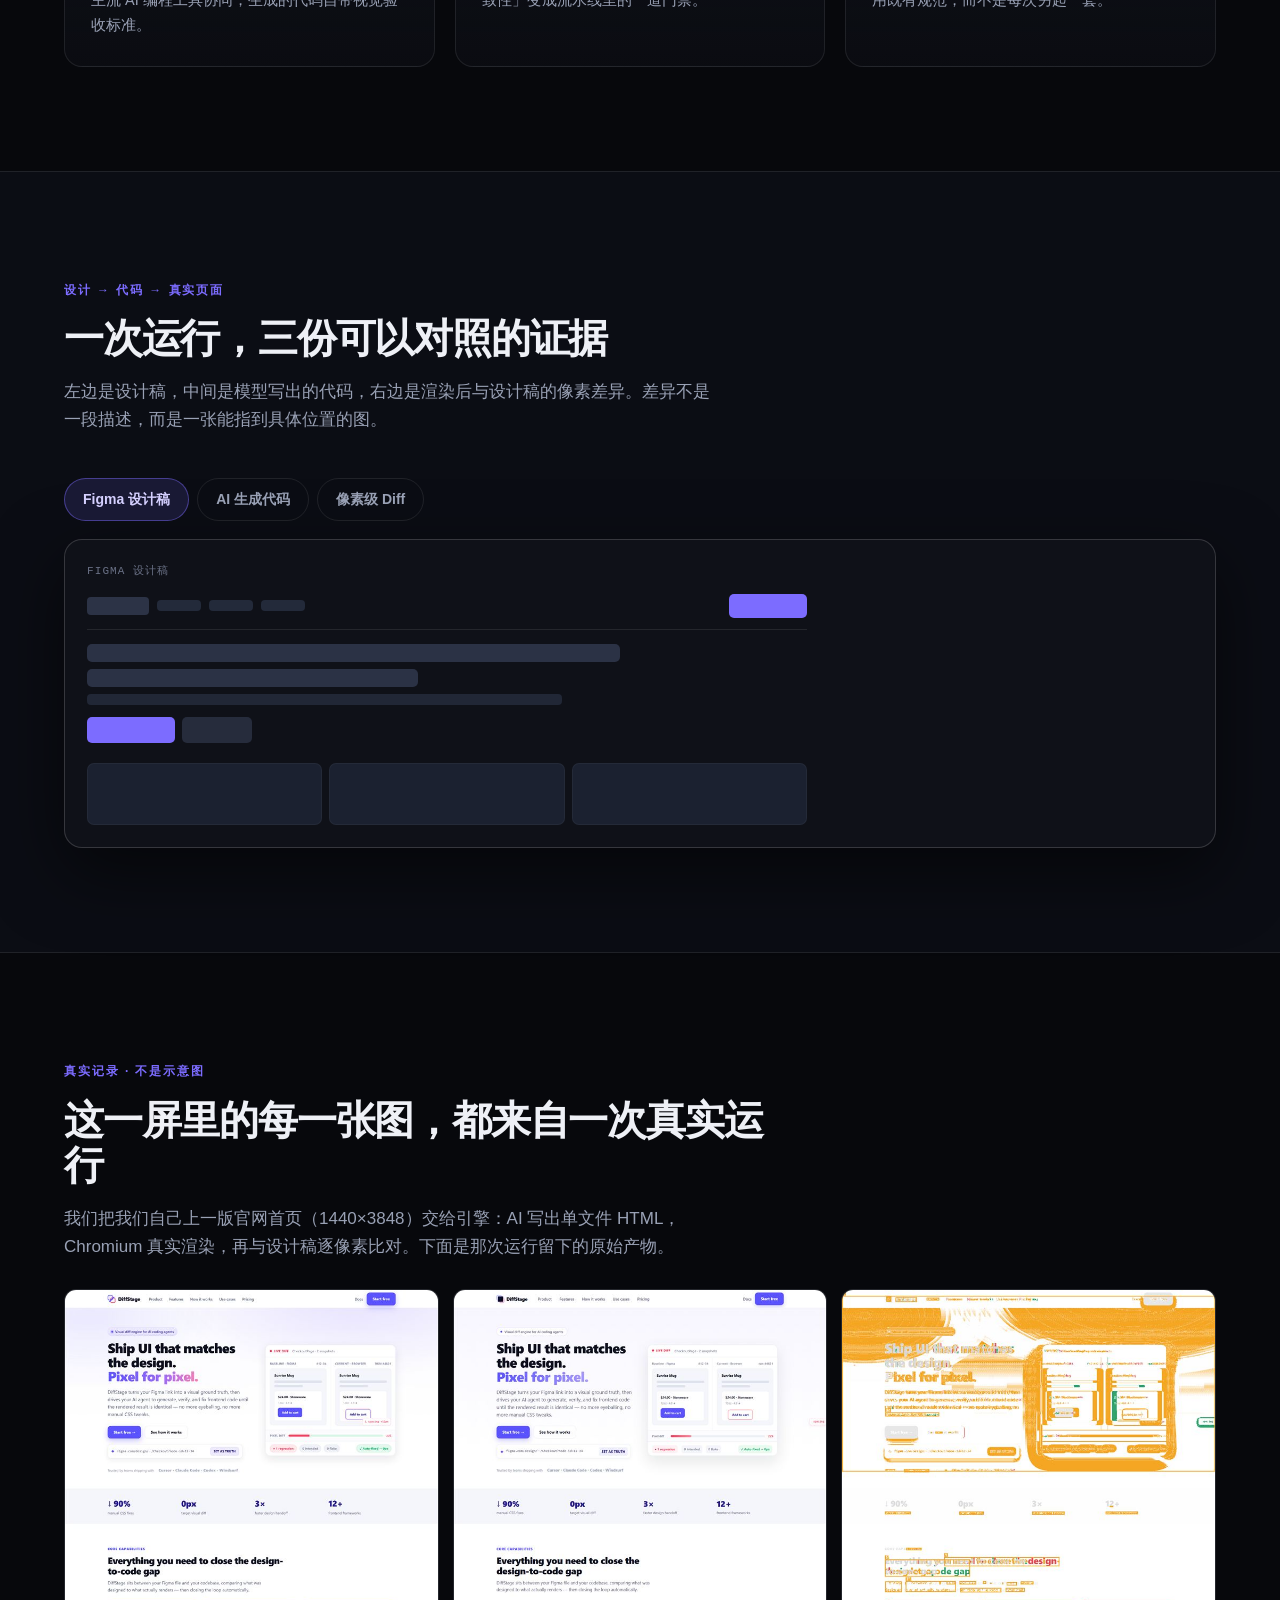
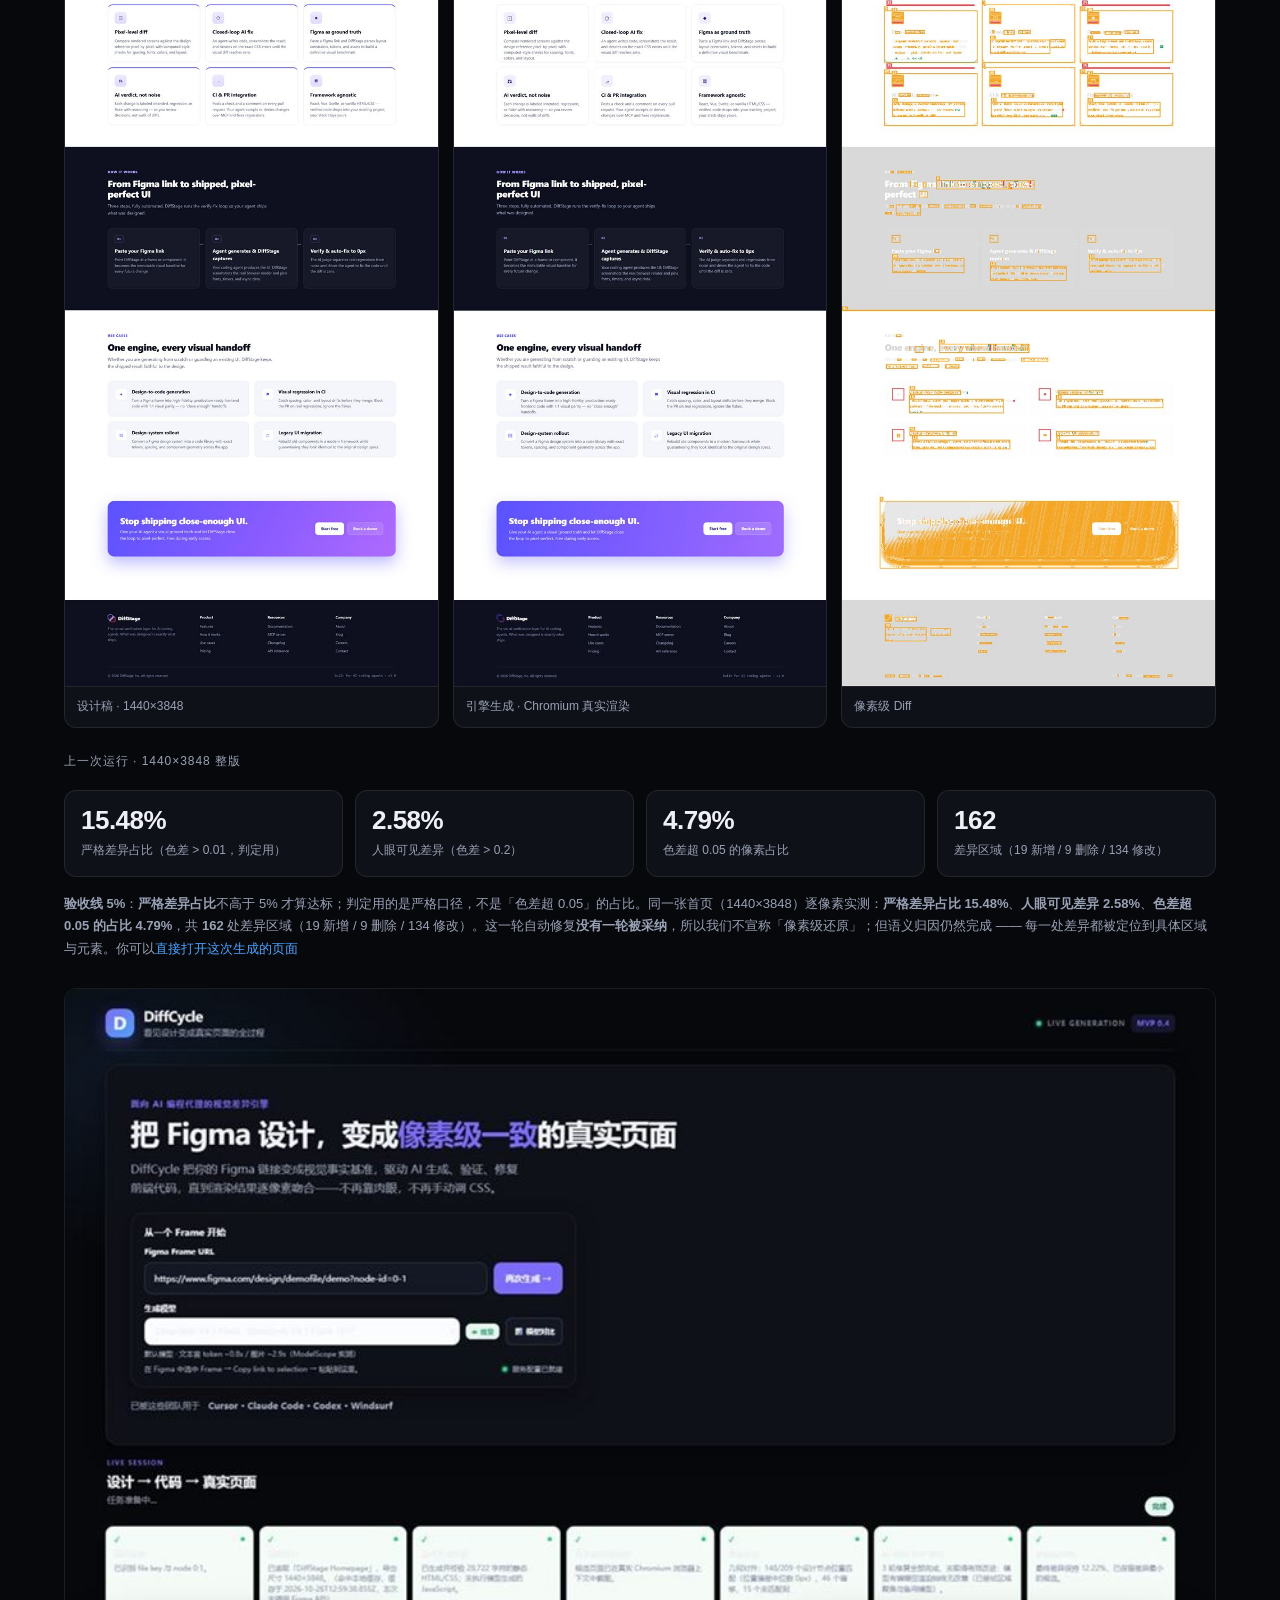
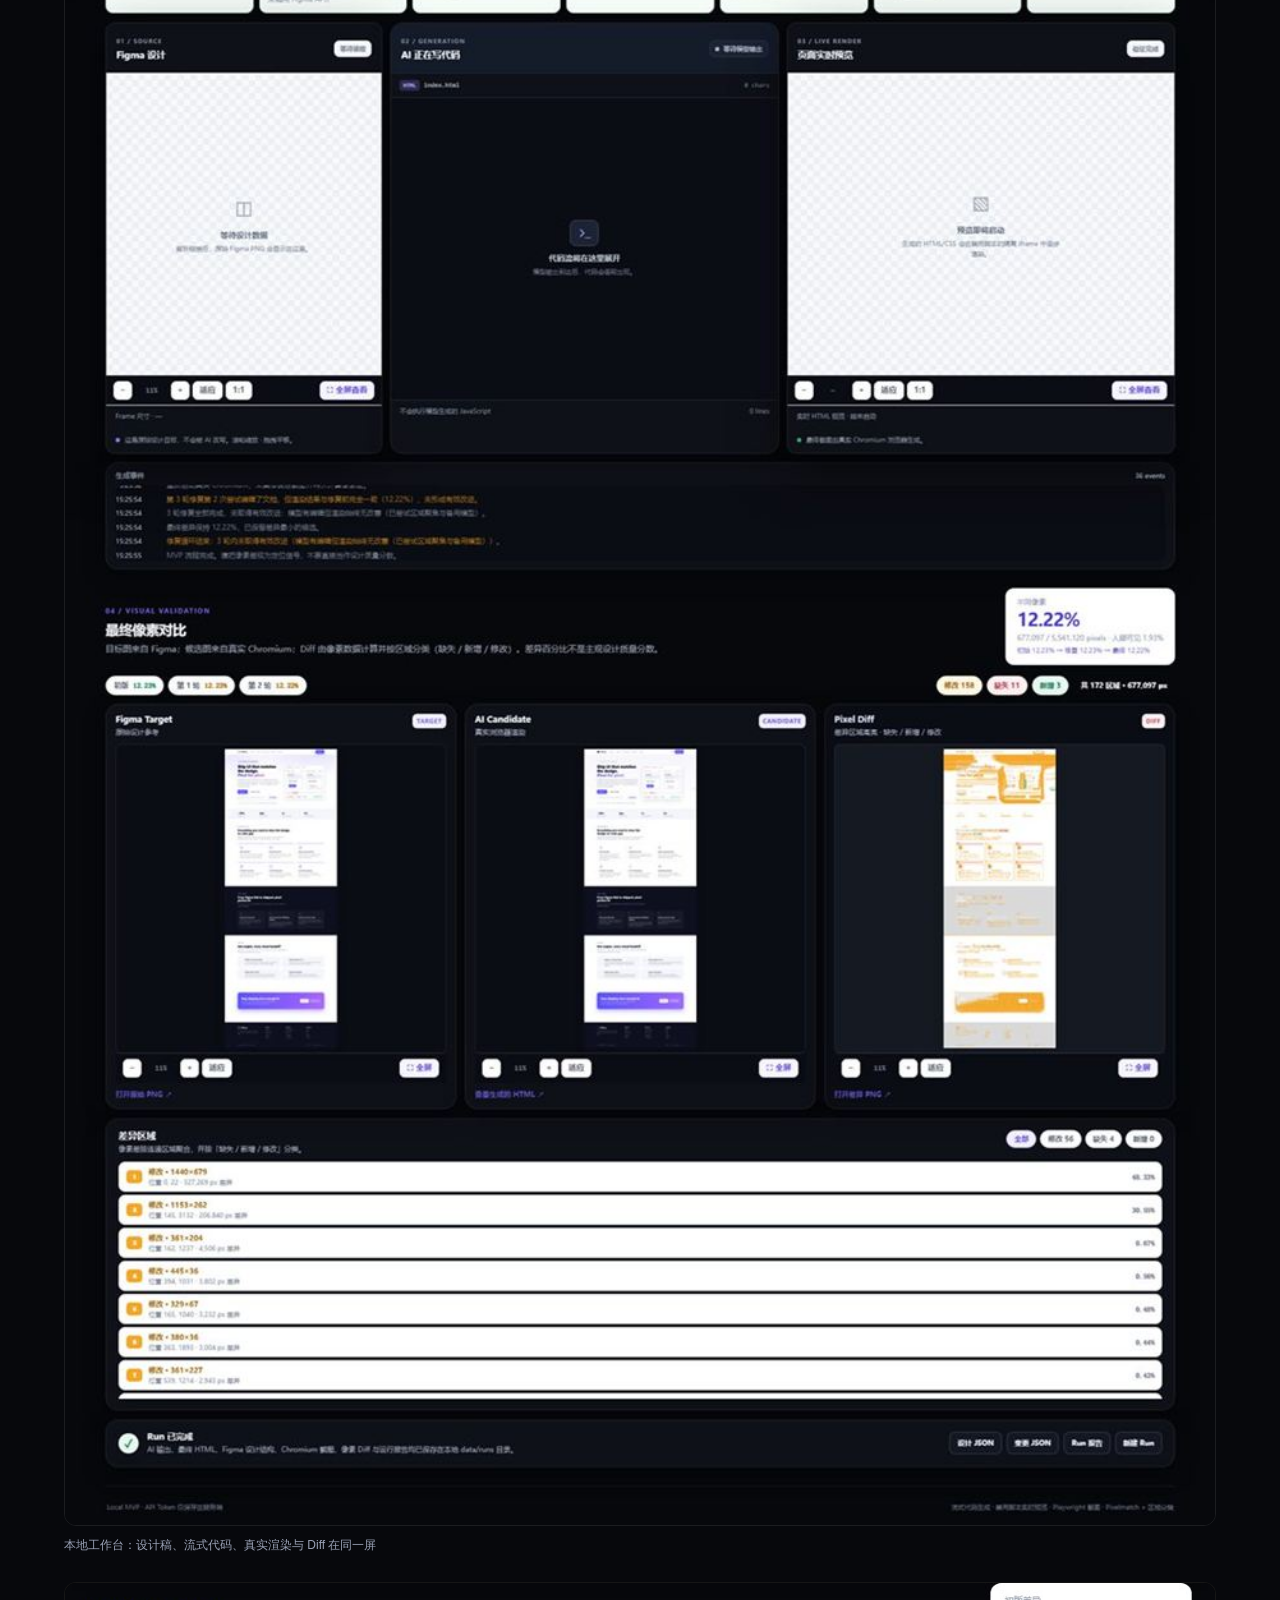
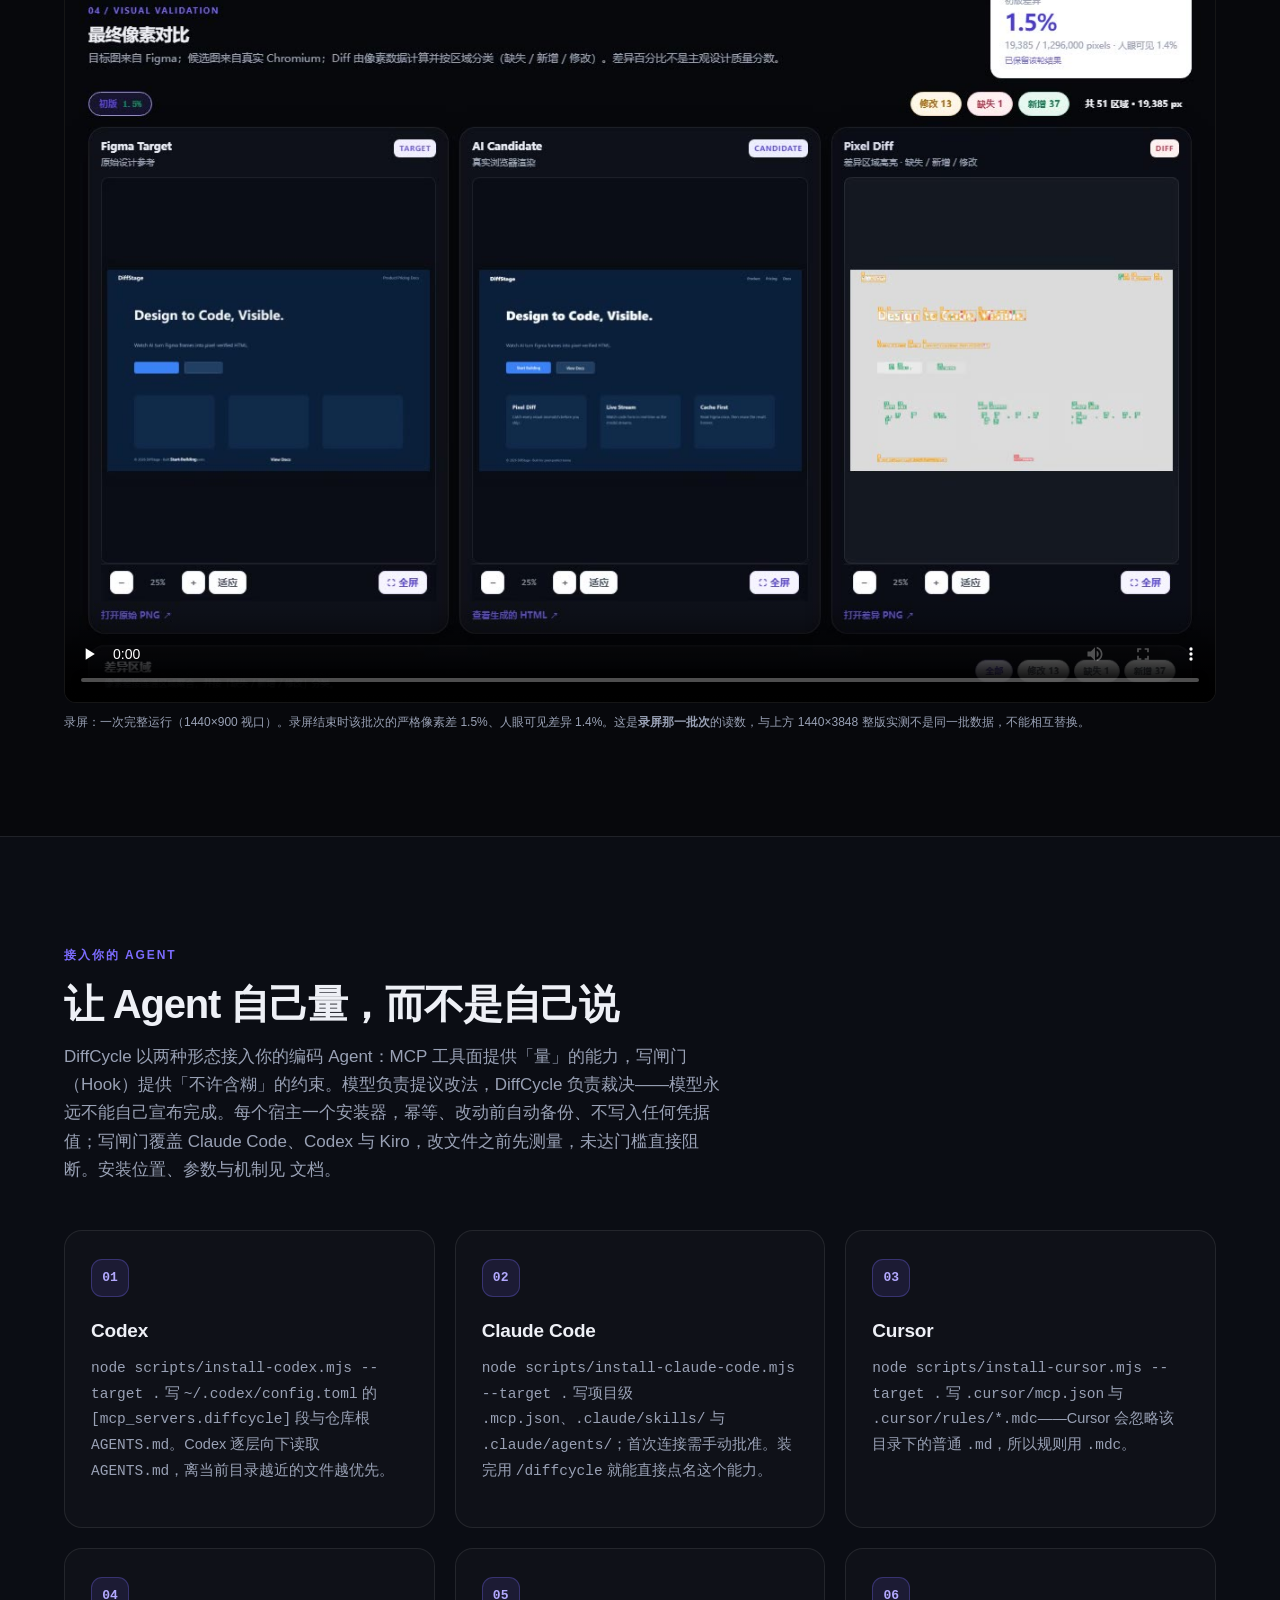
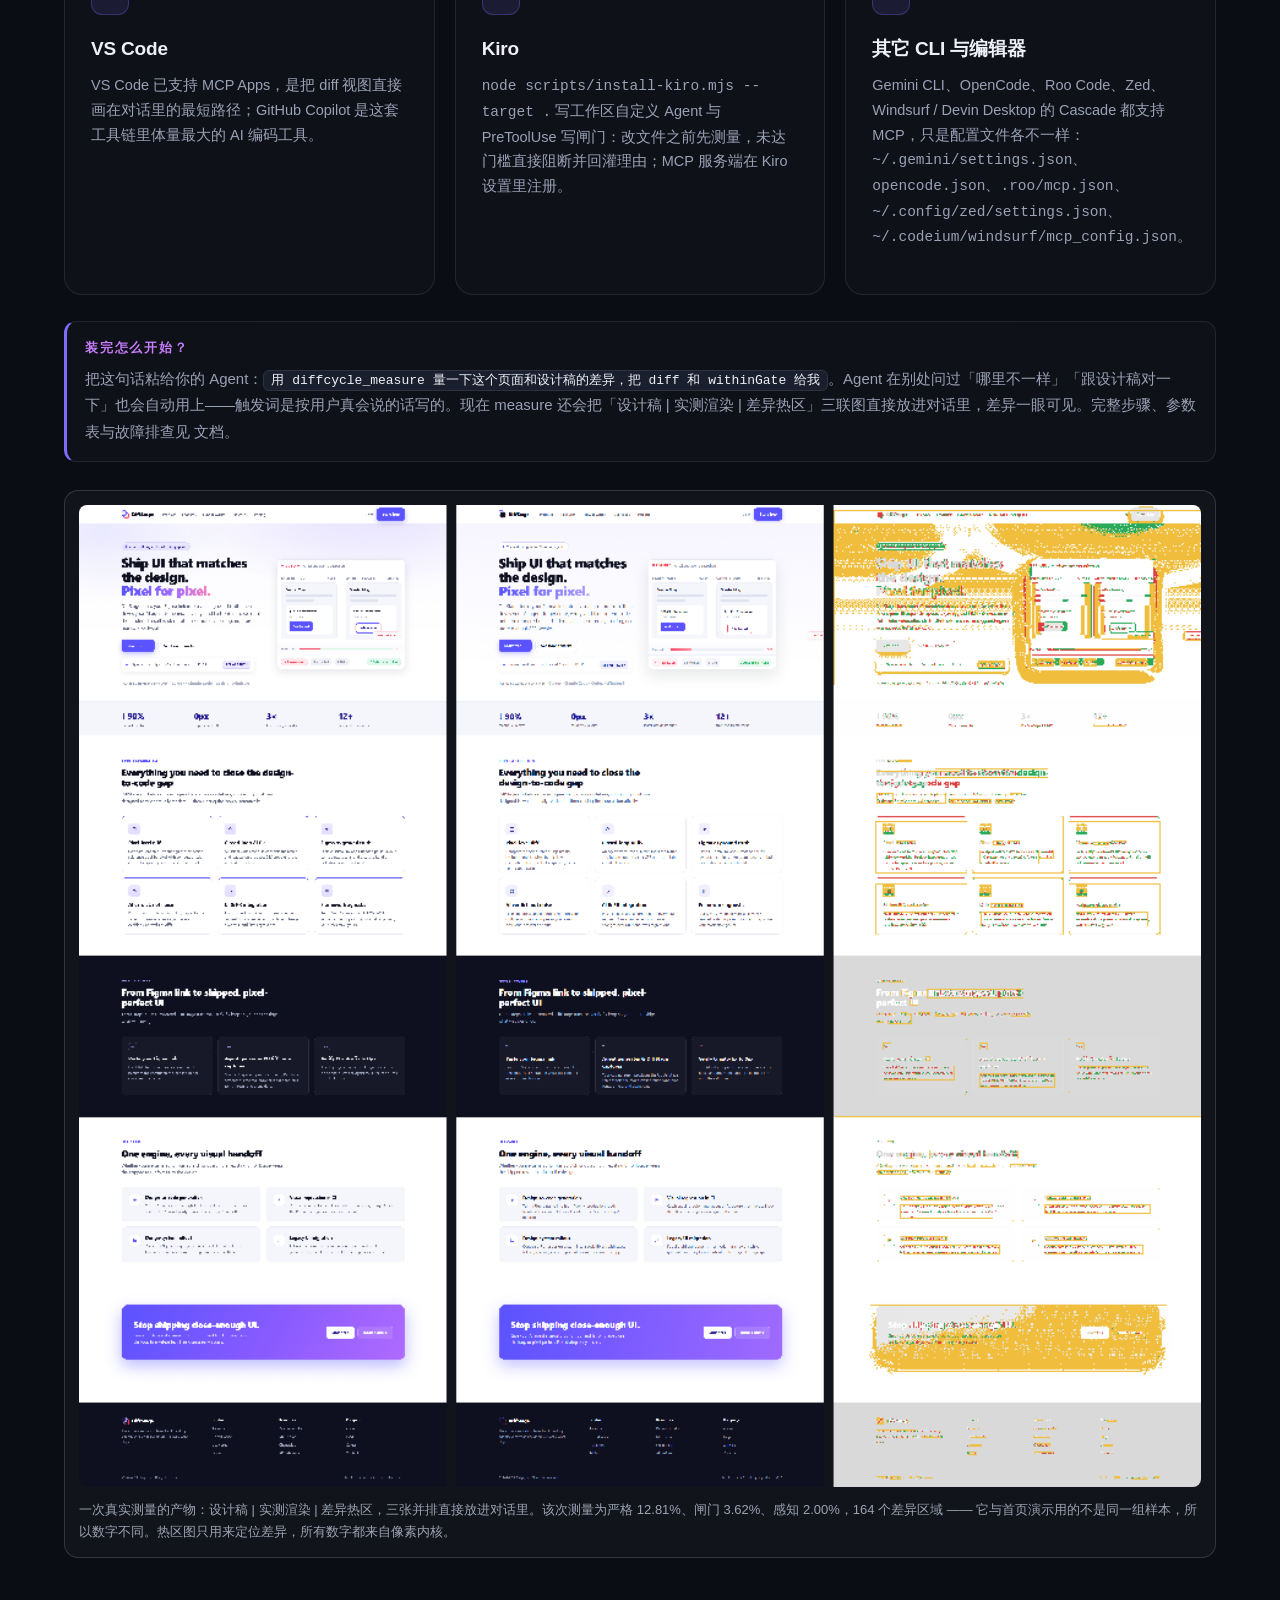
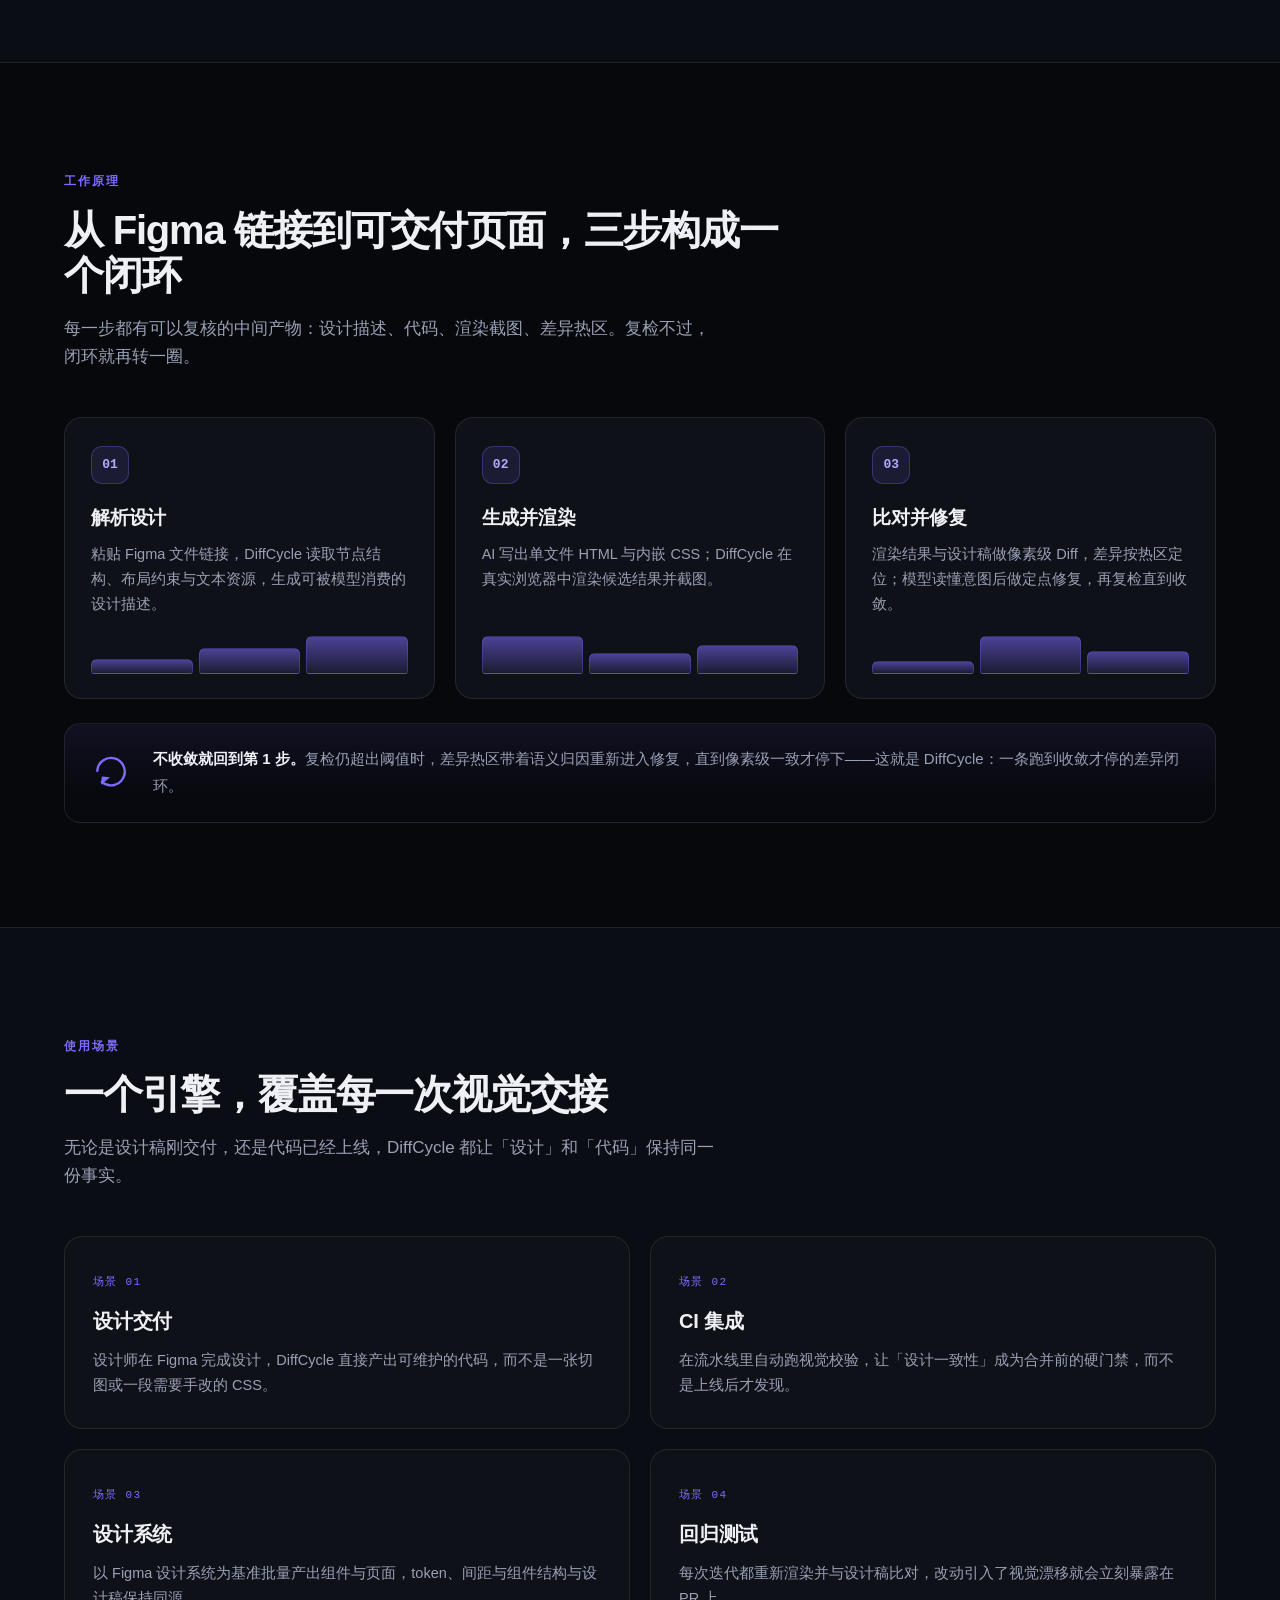
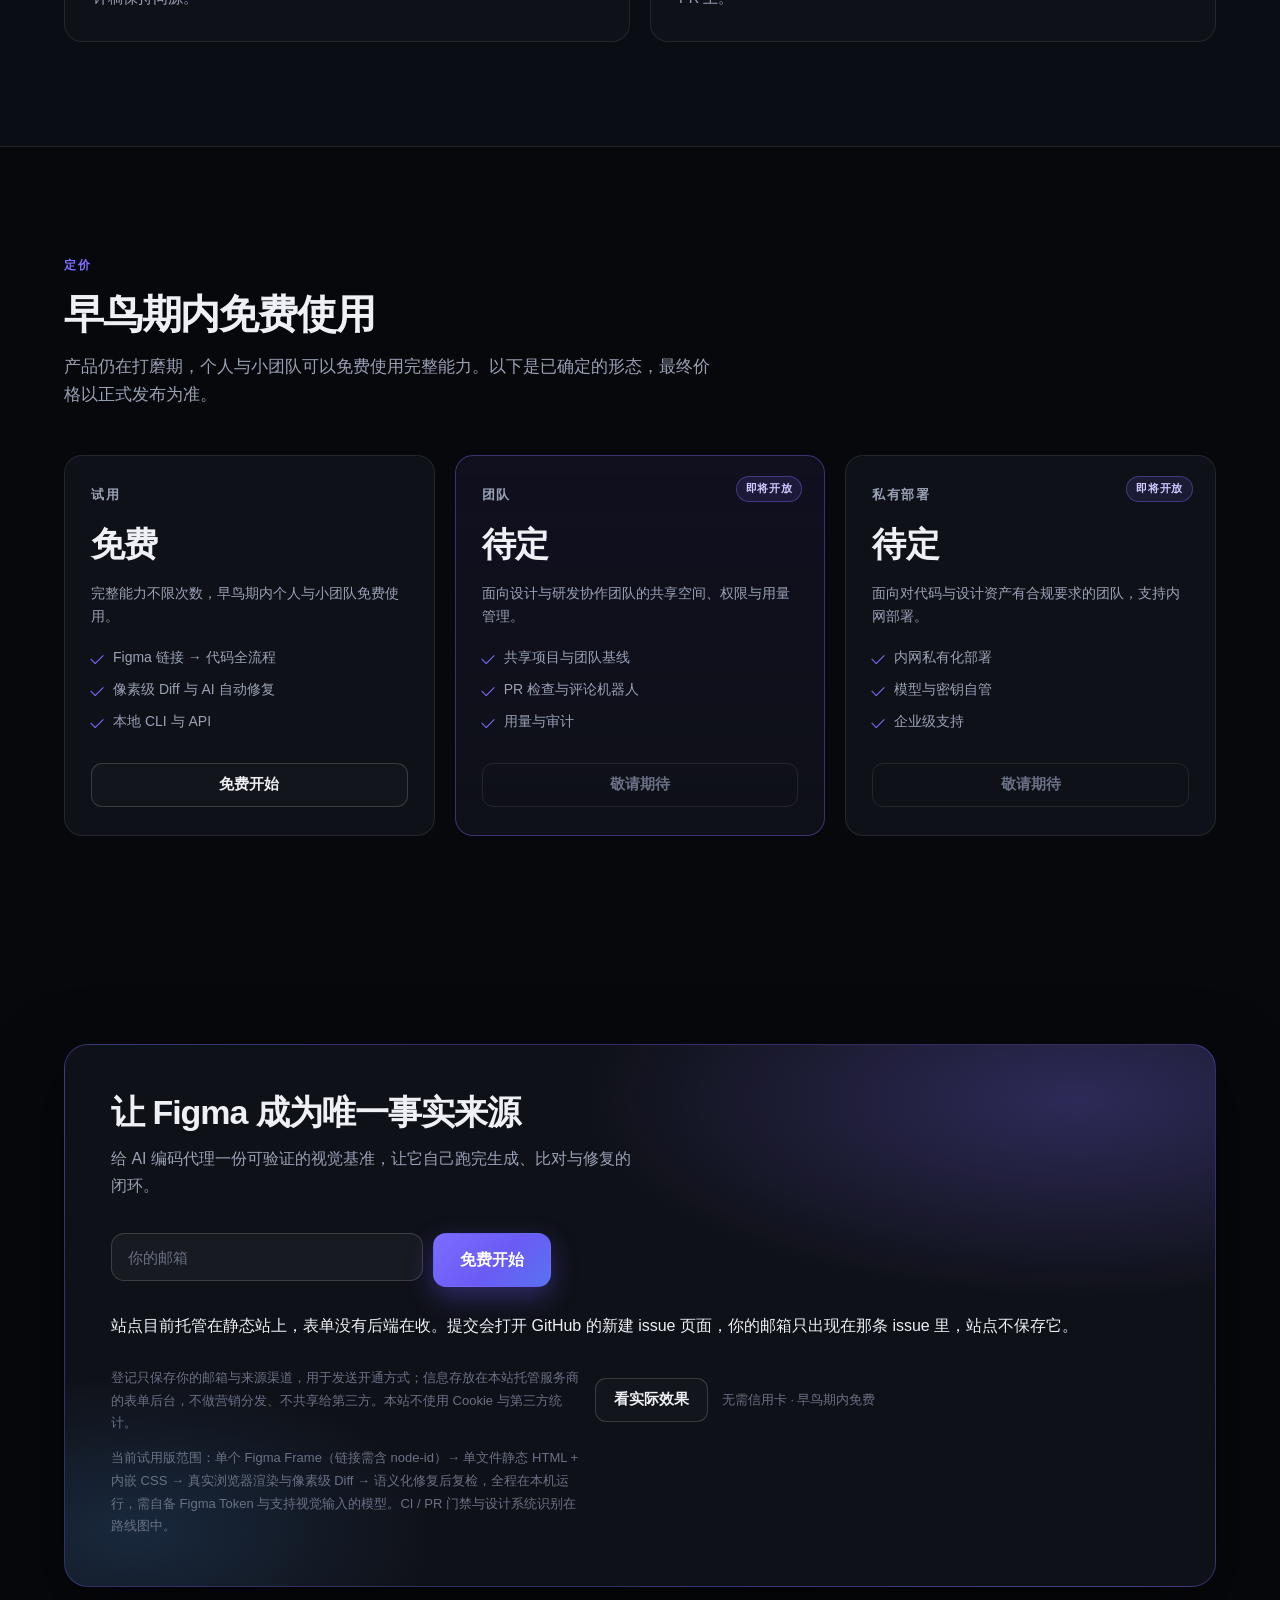
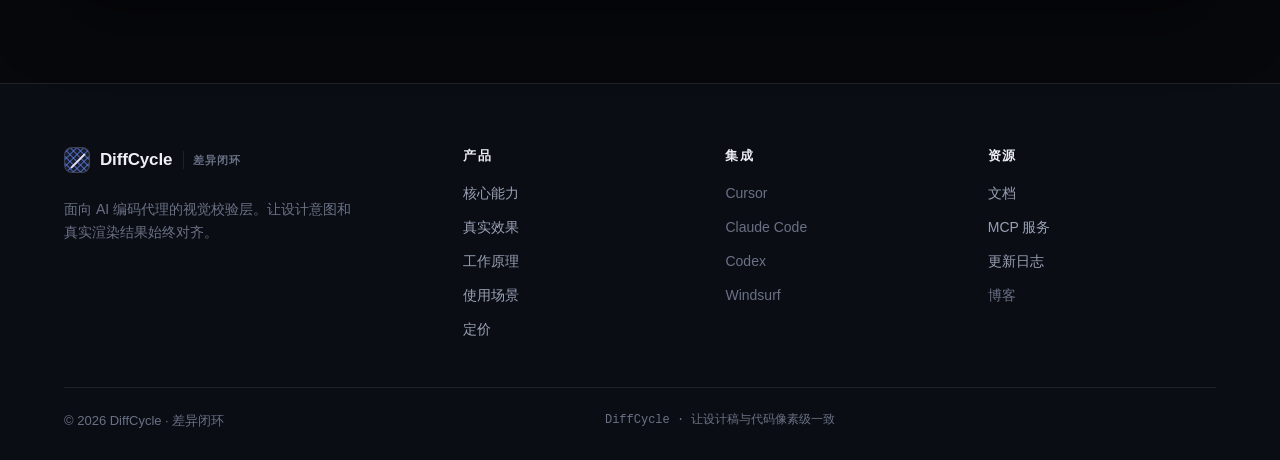
==== commit 89c4f1a4: "site: give the effect block a real anchor and one name The call to action said 'see the real effect'" ====
--- a/index.html
+++ b/index.html
@@ -36,7 +36,7 @@
 
     <nav class="nav-links" id="navLinks" aria-label="主导航">
       <a href="#capabilities">能力</a>
-      <a href="#showcase">效果</a>
+      <a href="#real-effect">真实效果</a>
         <a href="#proof">真实记录</a>
       <a href="#agent">Agent 接入</a>
       <a href="#how">工作原理</a>
@@ -255,7 +255,7 @@
   <section class="section section-alt" id="showcase">
     <div class="container">
       <span class="eyebrow reveal">设计 → 代码 → 真实页面</span>
-      <h2 class="sec-title reveal">一次运行，三份可以对照的证据</h2>
+      <h2 class="sec-title reveal" id="real-effect">一次运行，三份可以对照的证据</h2>
       <p class="sec-sub reveal">左边是设计稿，中间是模型写出的代码，右边是渲染后与设计稿的像素差异。差异不是一段描述，而是一张能指到具体位置的图。</p>
 
       <div class="showcase reveal">
@@ -541,7 +541,7 @@
         <p class="form-note">站点目前托管在静态站上，表单没有后端在收。提交会打开 GitHub 的新建 issue 页面，你的邮箱只出现在那条 issue 里，站点不保存它。</p>
           <div class="cta-links">
           <p class="cta-fine">登记只保存你的邮箱与来源渠道，用于发送开通方式；信息存放在本站托管服务商的表单后台，不做营销分发、不共享给第三方。本站不使用 Cookie 与第三方统计。</p>
-            <a class="btn btn-outline" href="#showcase">看实际效果</a>
+            <a class="btn btn-outline" href="#real-effect">看实际效果</a>
             <span class="cta-note" id="leadStatus" role="status">无需信用卡 · 早鸟期内免费</span>
           </div>
           <p class="cta-fine">当前试用版范围：单个 Figma Frame（链接需含 node-id）→ 单文件静态 HTML + 内嵌 CSS → 真实浏览器渲染与像素级 Diff → 语义化修复后复检，全程在本机运行，需自备 Figma Token 与支持视觉输入的模型。CI / PR 门禁与设计系统识别在路线图中。</p>
@@ -566,7 +566,7 @@
         <h4>产品</h4>
         <ul>
           <li><a href="#capabilities">核心能力</a></li>
-          <li><a href="#showcase">效果对照</a></li>
+          <li><a href="#real-effect">真实效果</a></li>
           <li><a href="#how">工作原理</a></li>
           <li><a href="#cases">使用场景</a></li>
           <li><a href="#pricing">定价</a></li>
--- a/assets/css/main.css
+++ b/assets/css/main.css
@@ -728,3 +728,9 @@
   border: 1px solid var(--line);
   color: var(--text);
 }
+
+/* anchored sections must clear the fixed nav */
+section[id],
+.sec-title[id] {
+  scroll-margin-top: calc(var(--nav-h) + 24px);
+}
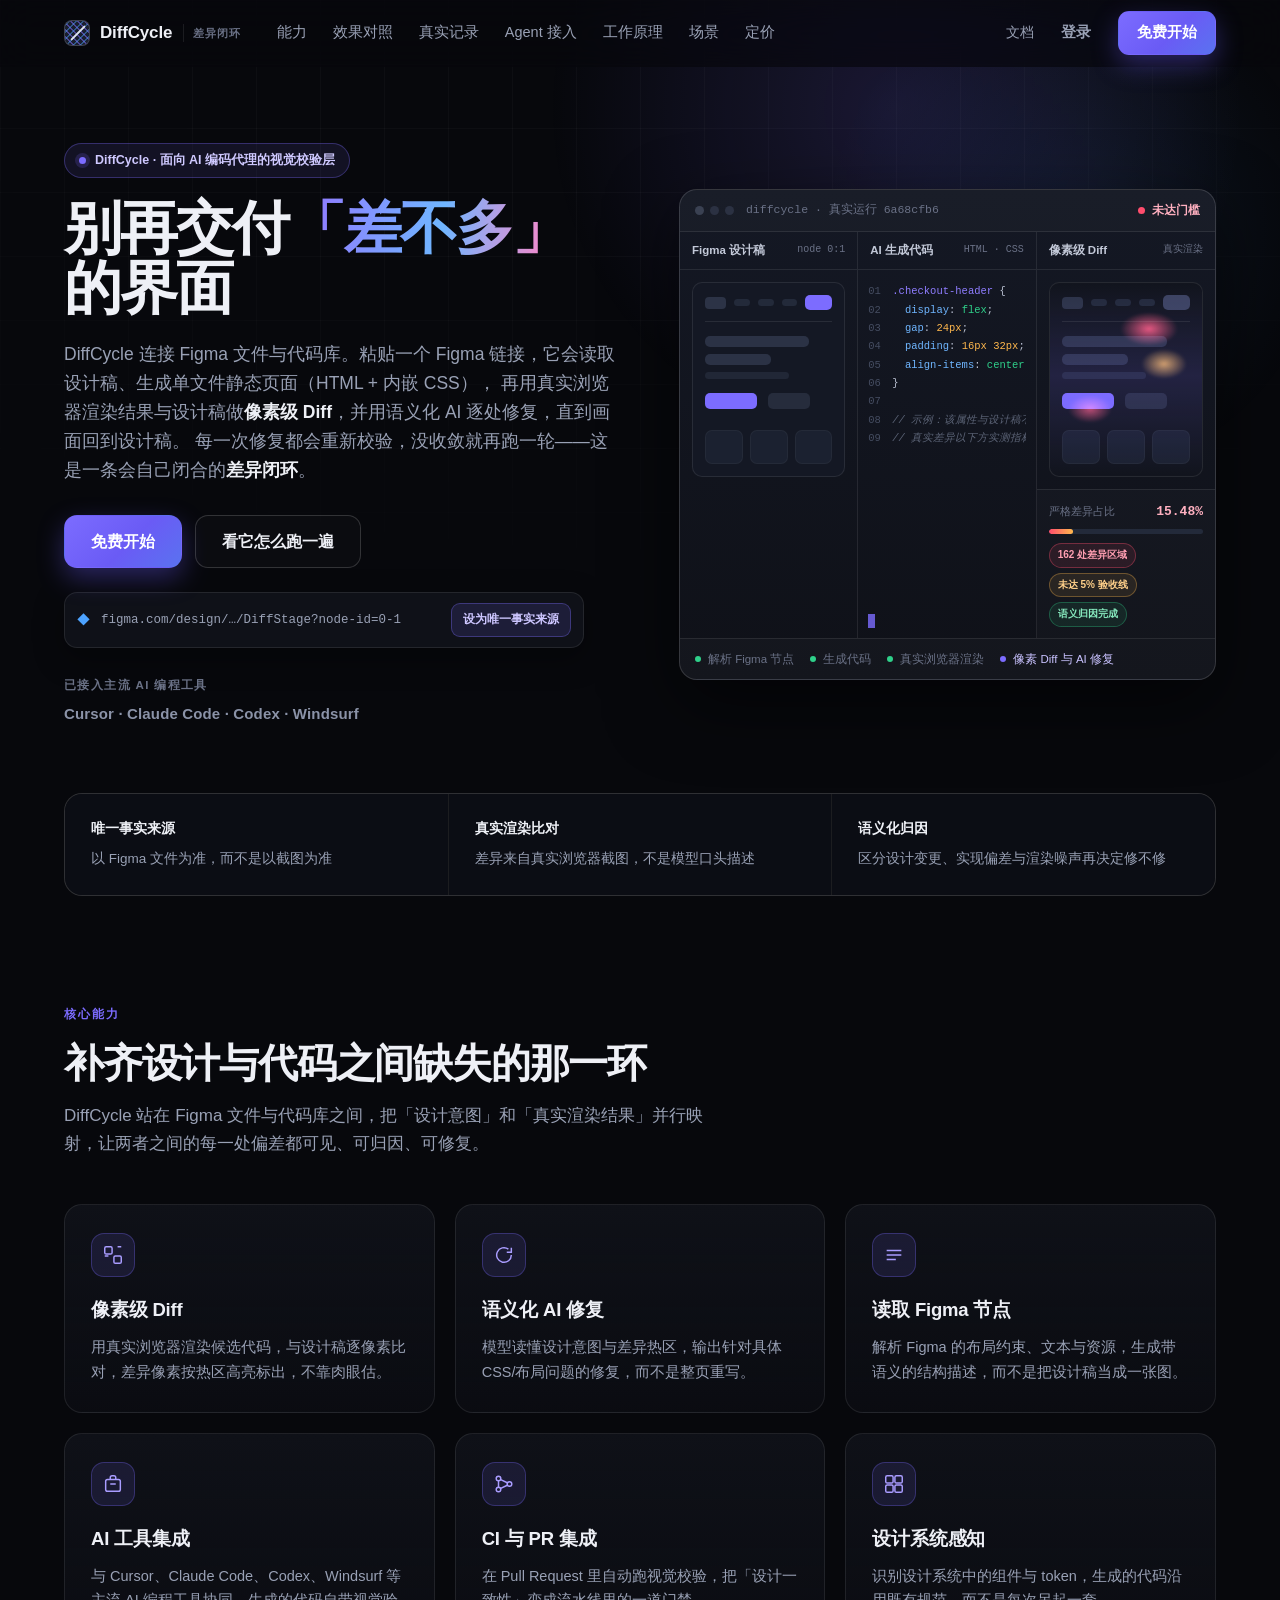
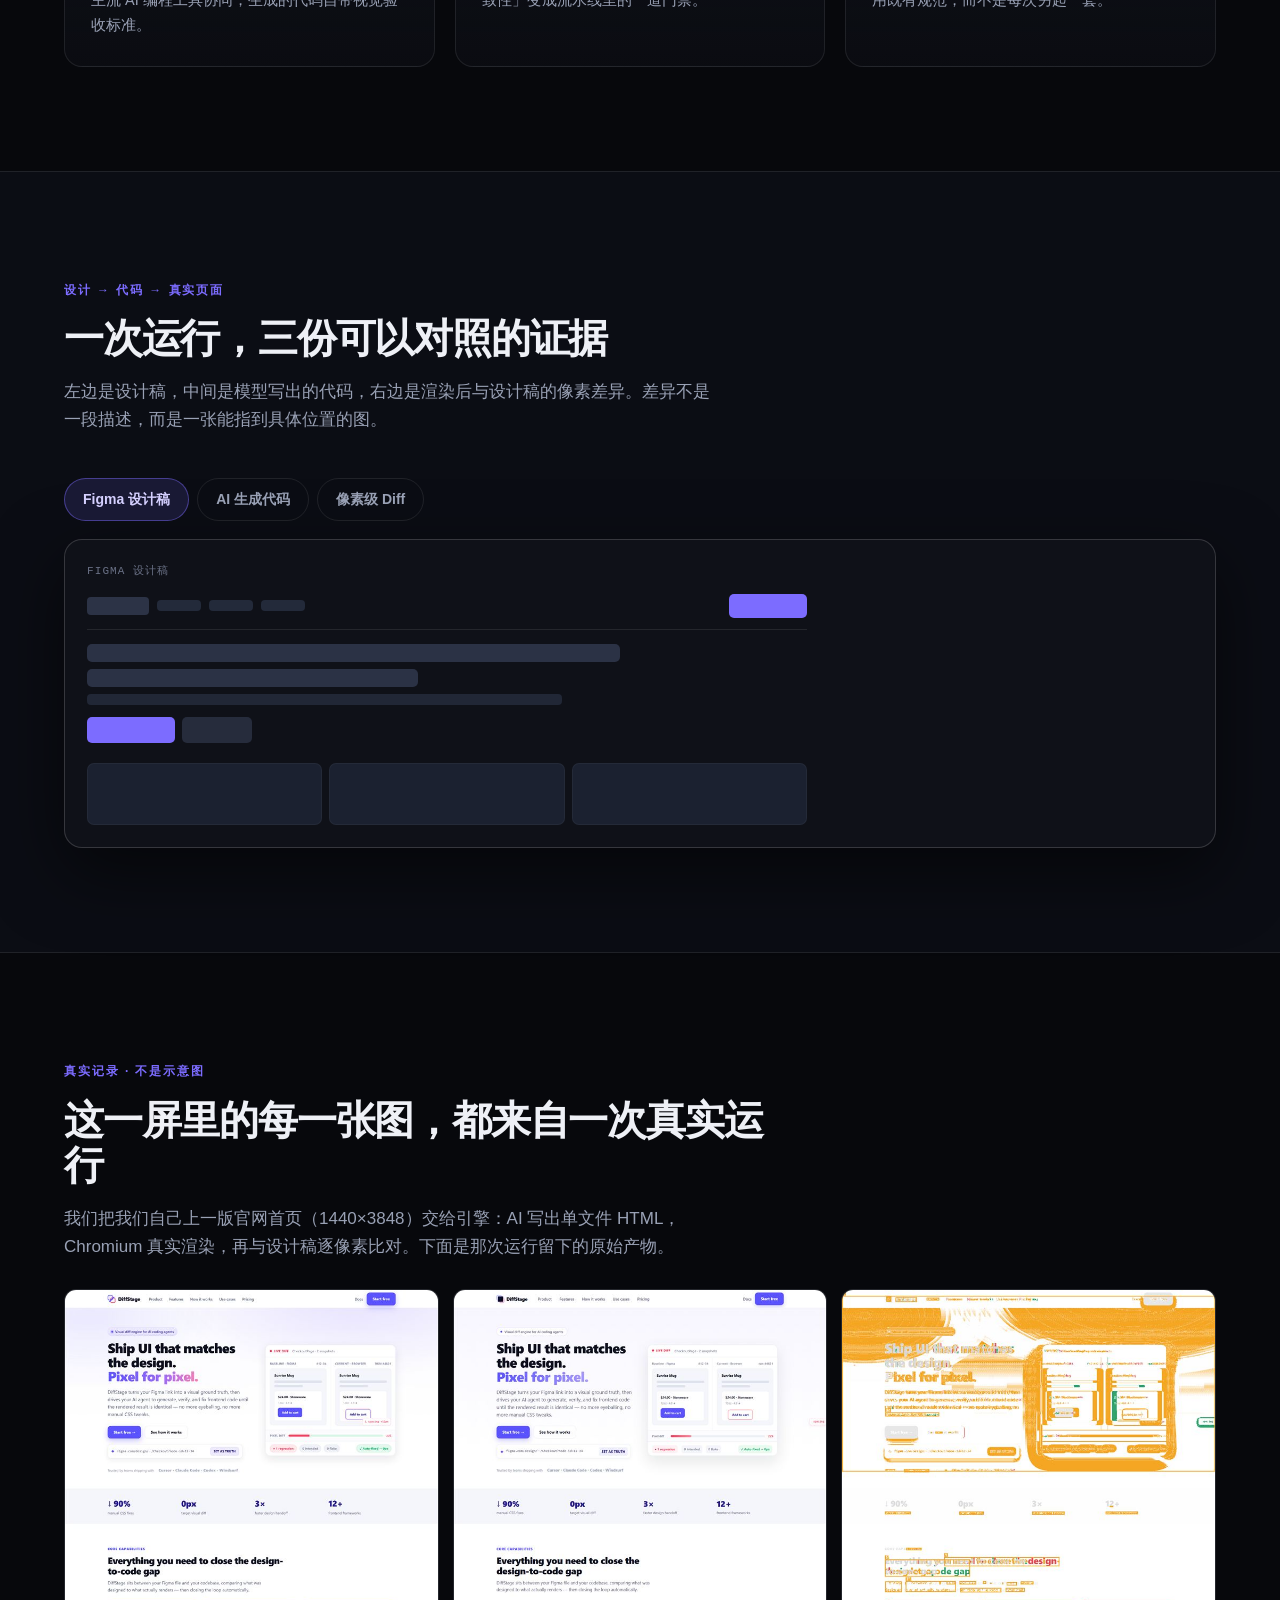
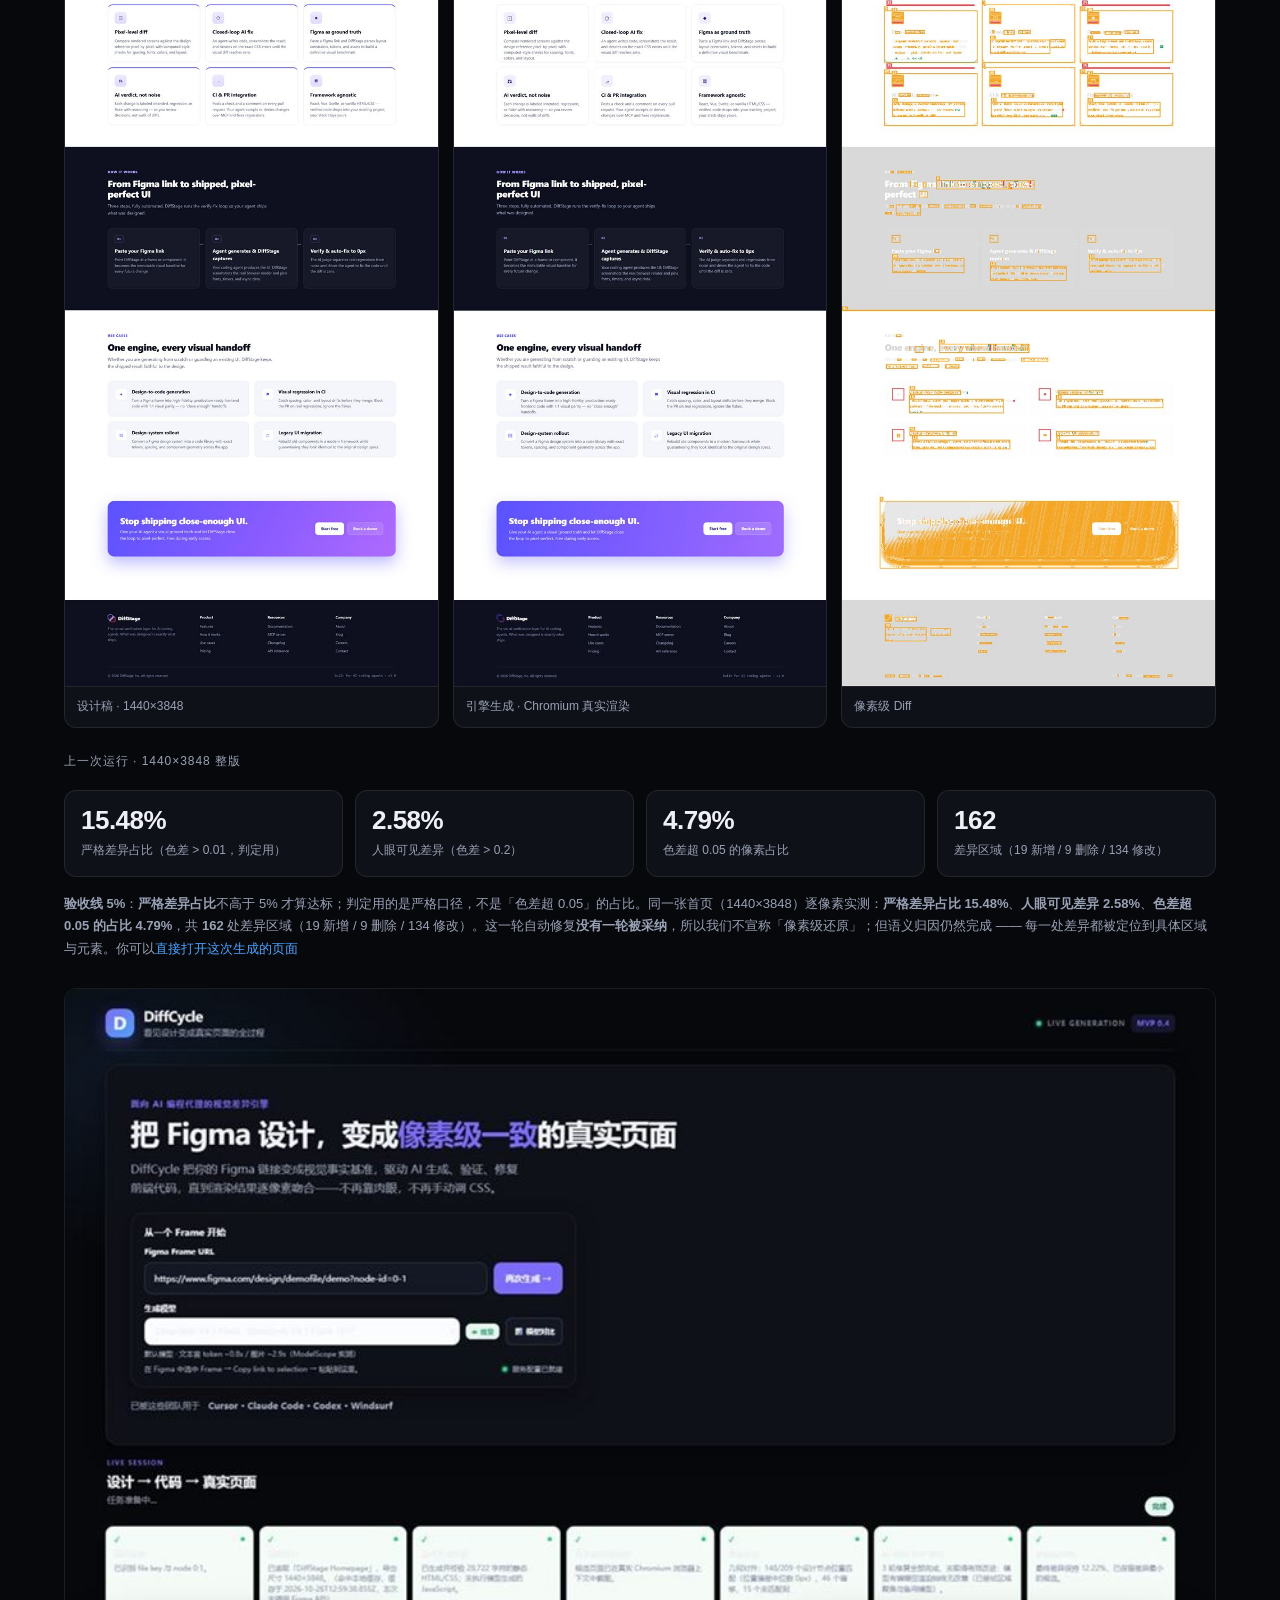
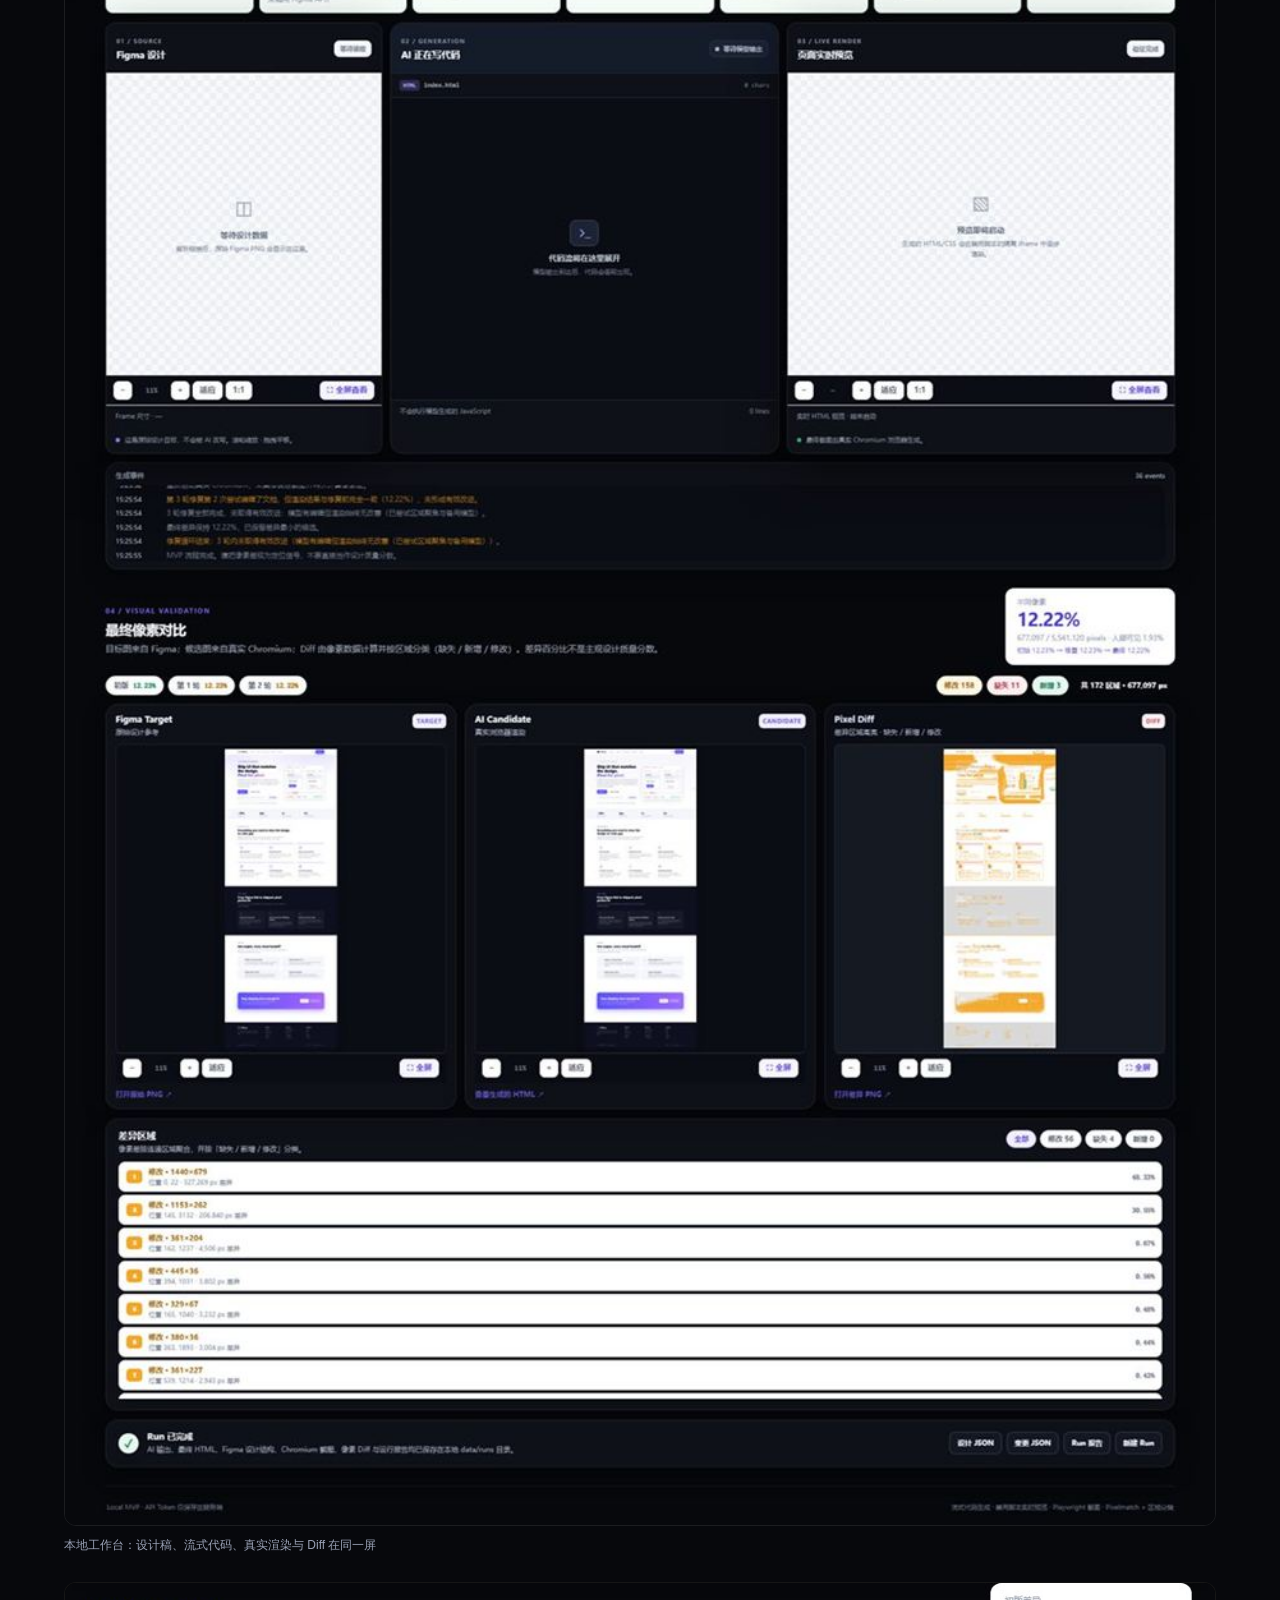
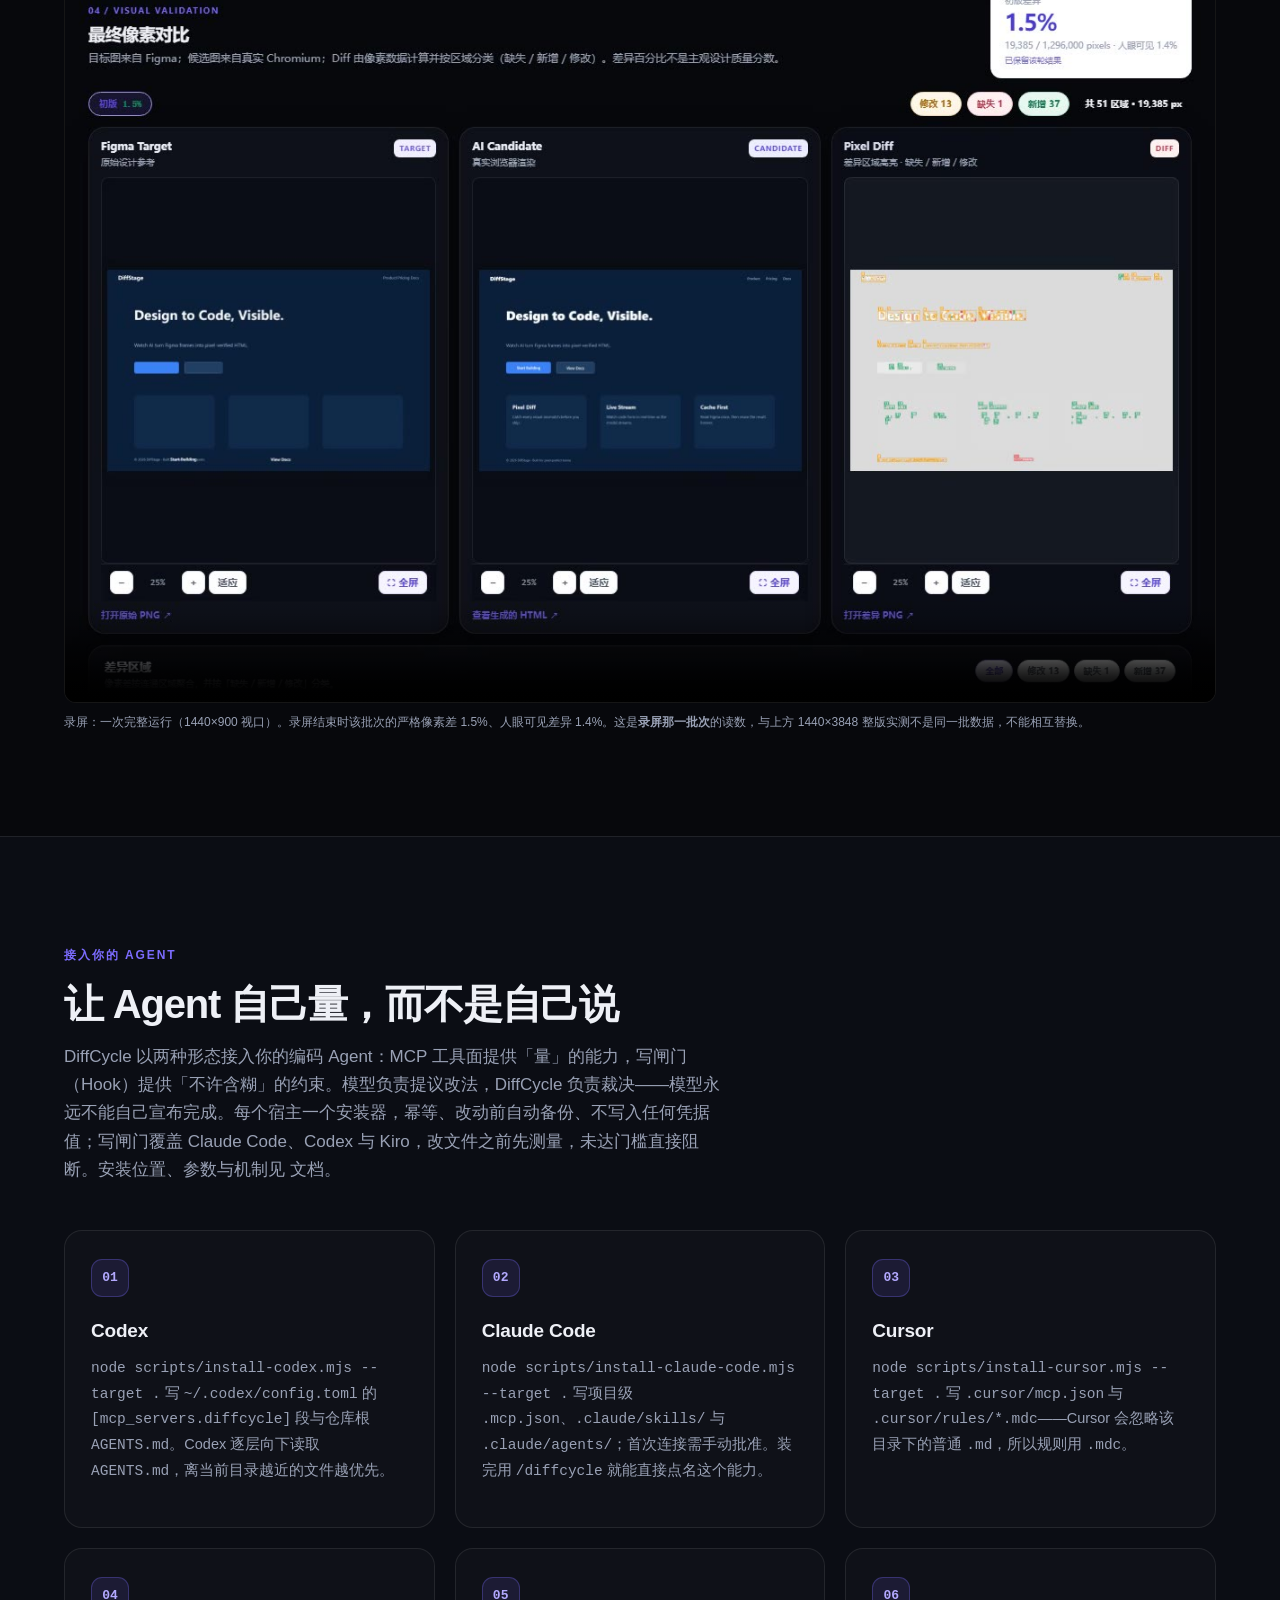
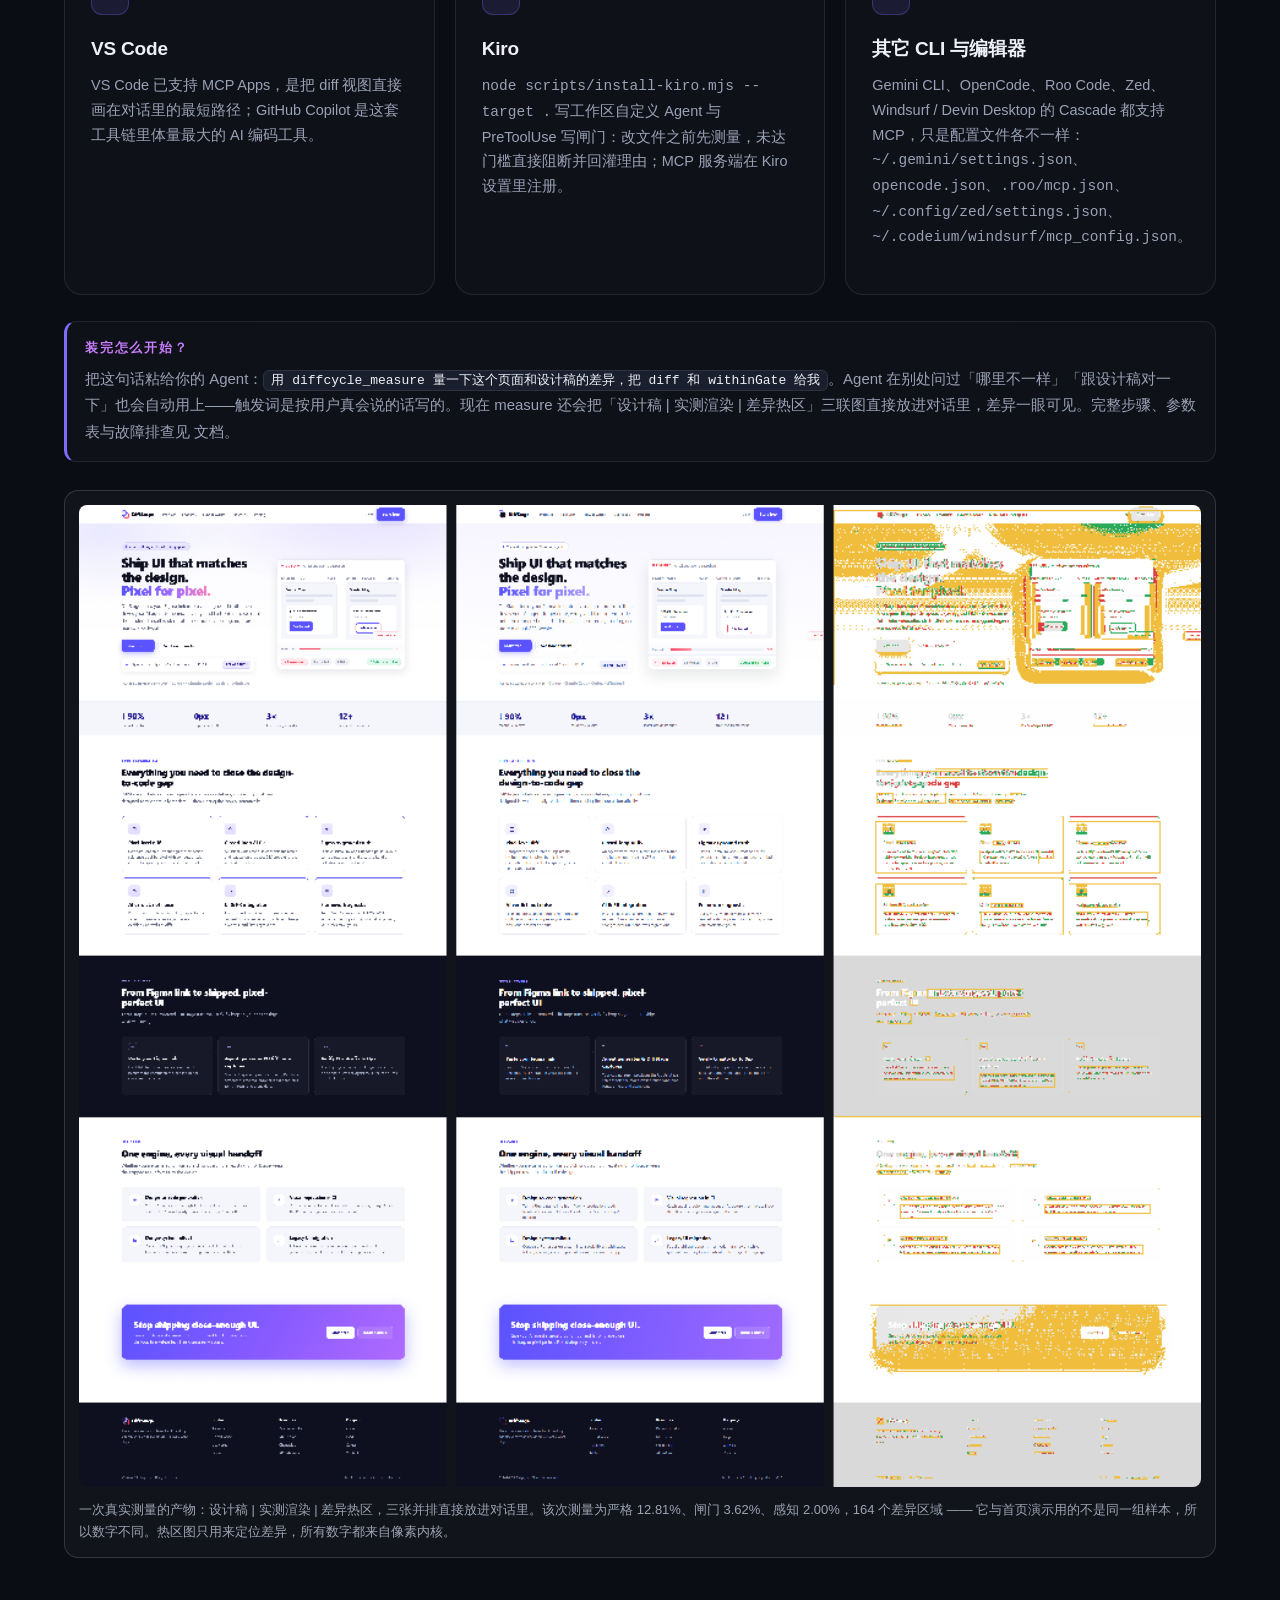
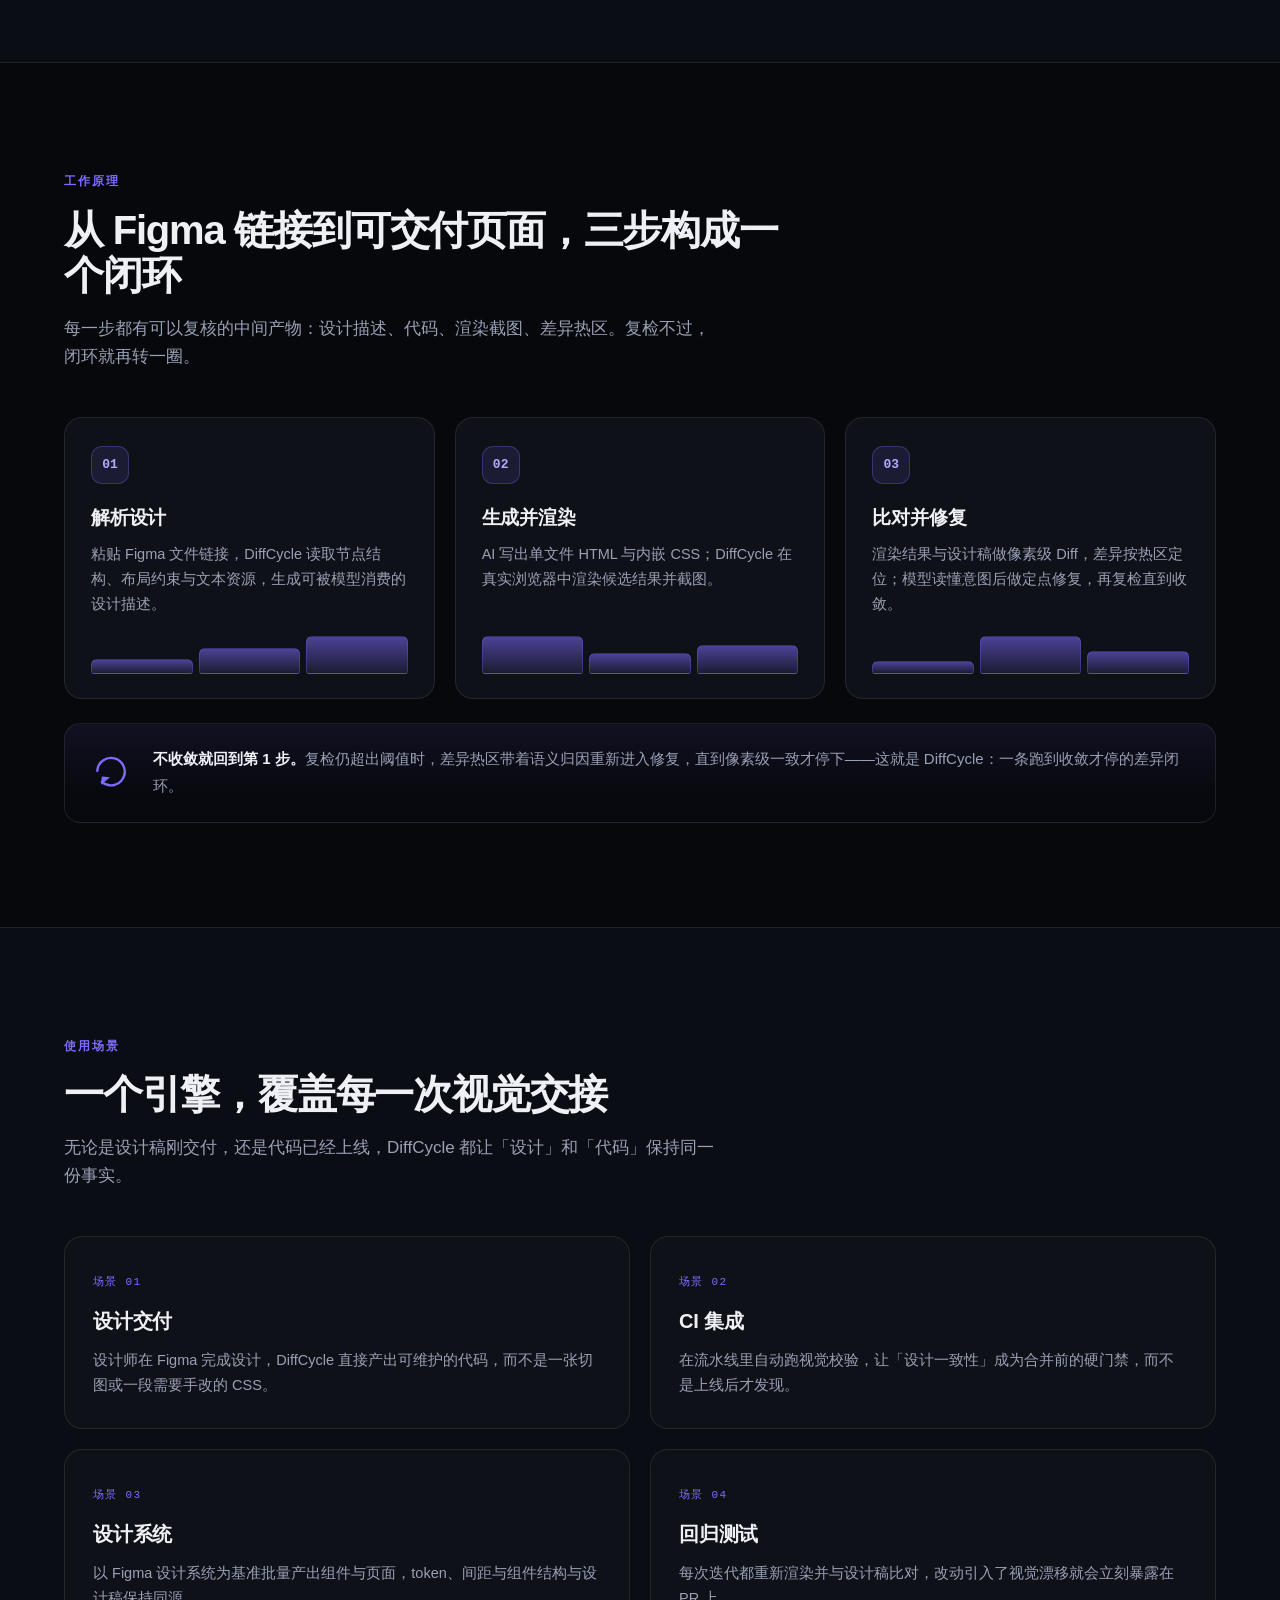
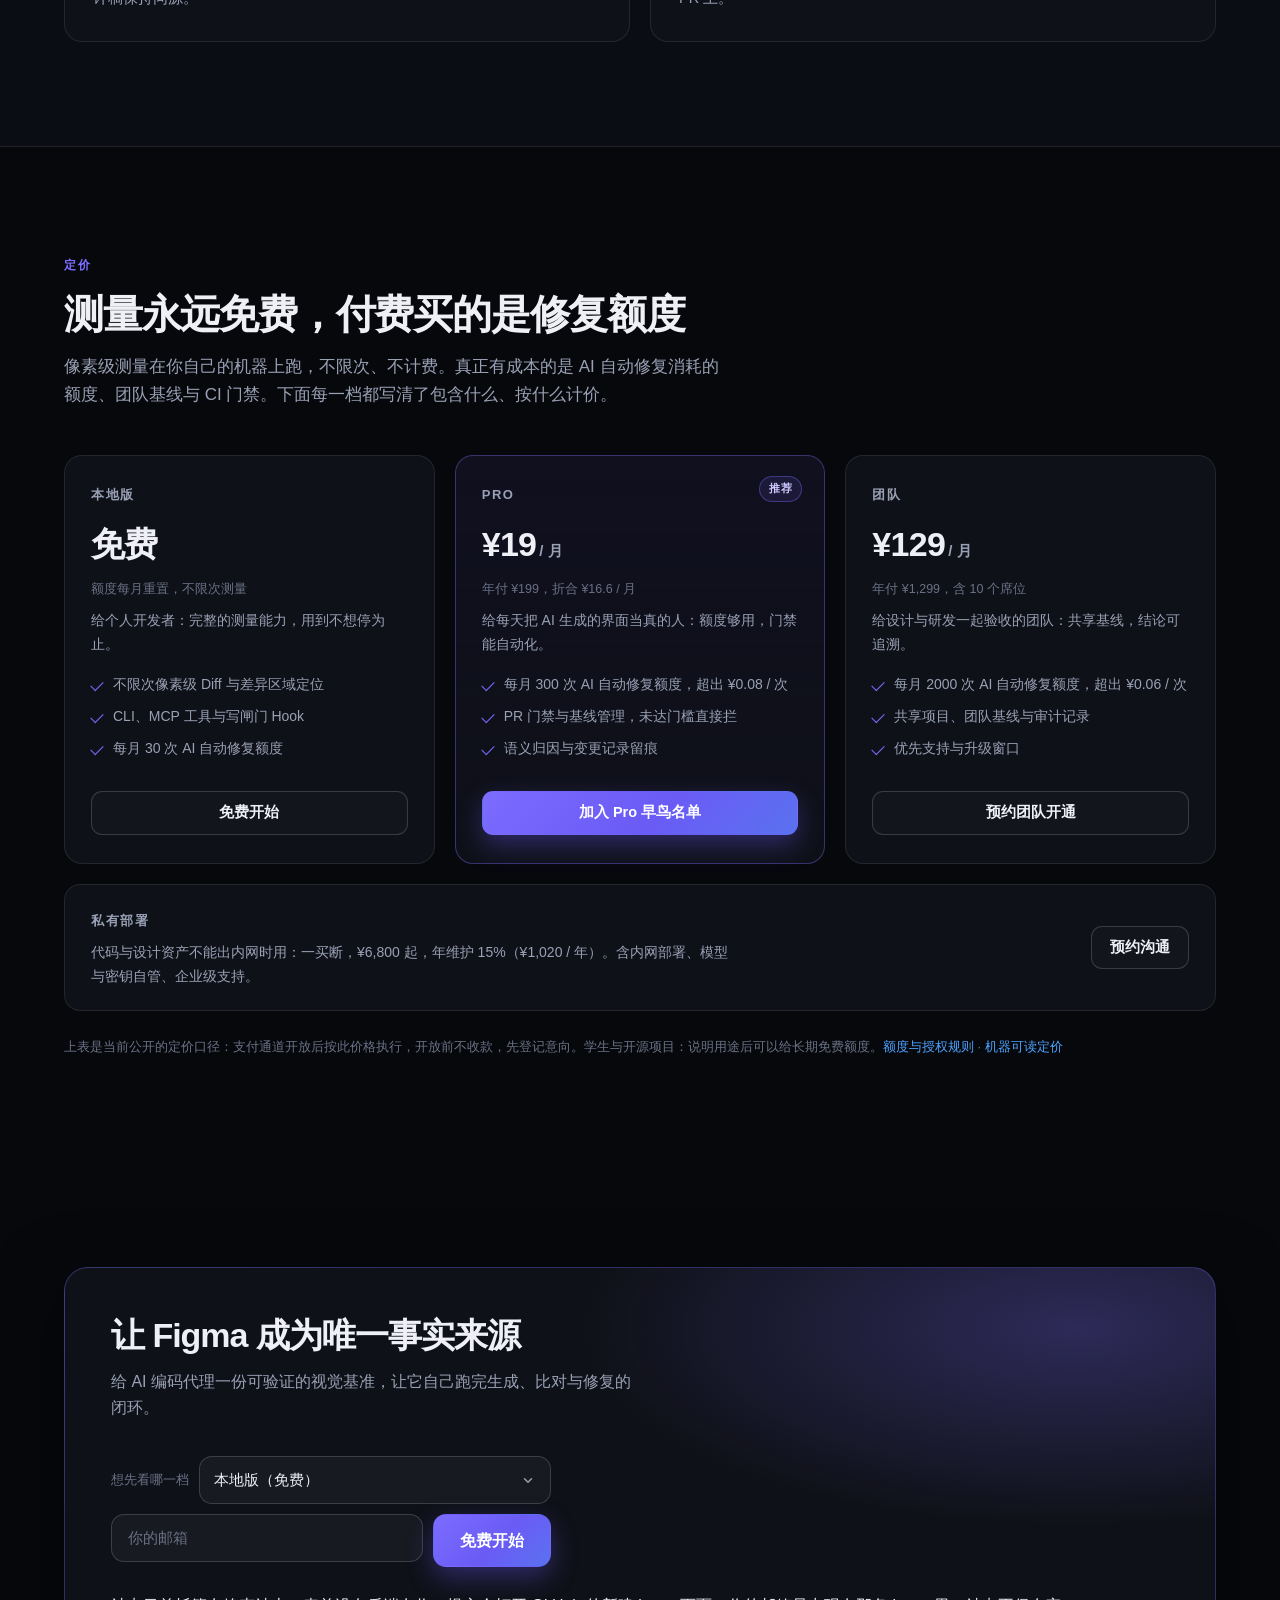
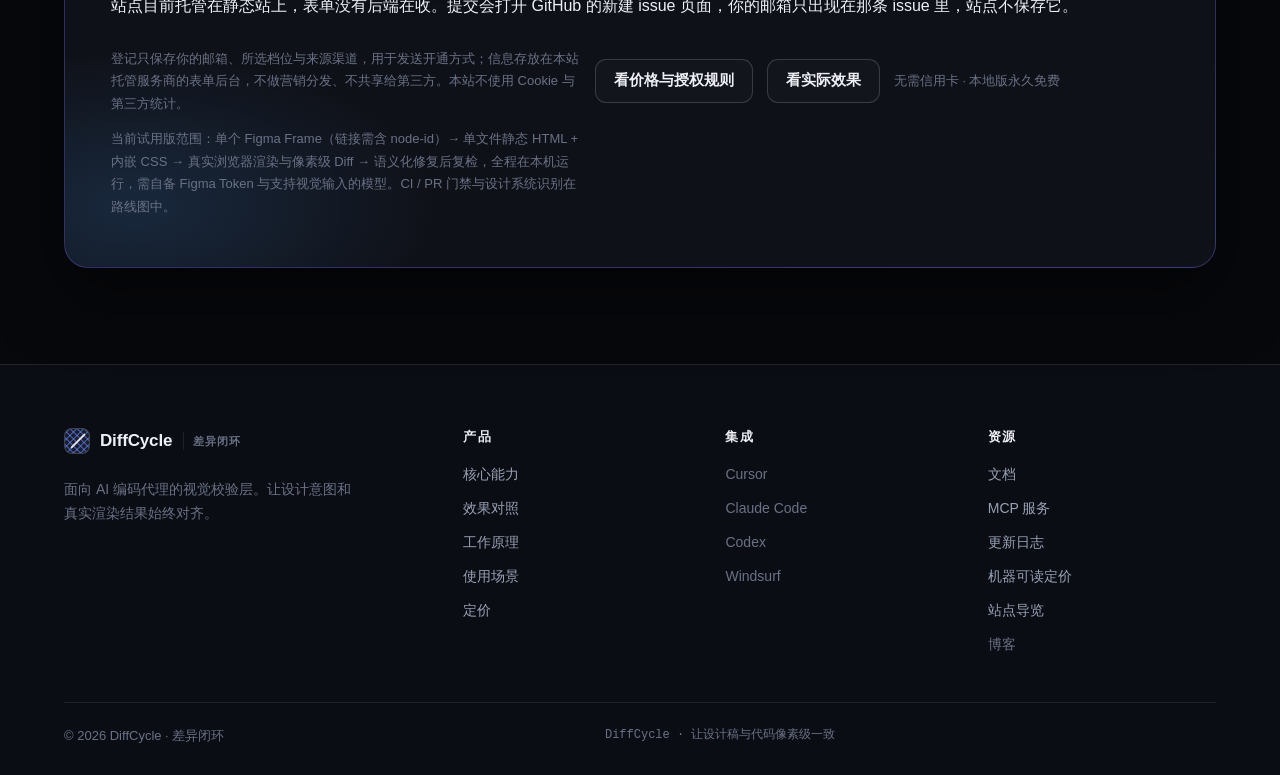
==== commit faed8397: "site: priced tiers, polished plan select, aligned anchor offsets" ====
--- a/index.html
+++ b/index.html
@@ -9,15 +9,16 @@
 <meta property="og:title" content="DiffCycle — 让设计稿与代码像素级一致" />
 <meta property="og:description" content="面向 AI 编码代理的视觉校验层：Figma → 代码 → 真实渲染 → 像素级 Diff → 语义化自动修复。" />
 <meta property="og:type" content="website" />
-<meta property="og:image" content="https://diffcycle.pages.dev/assets/img/og.png" />
+<meta property="og:image" content="https://drake-yuan.github.io/diffcycle-site/assets/img/og.png" />
 <meta property="og:image:width" content="1200" />
 <meta property="og:image:height" content="630" />
 <meta name="twitter:card" content="summary_large_image" />
 <link rel="icon" href="assets/img/favicon.svg" type="image/svg+xml" />
 <link rel="stylesheet" href="assets/css/main.css" />
-  <link rel="canonical" href="https://diffcycle.pages.dev/" />
-  <meta property="og:url" content="https://diffcycle.pages.dev/" />
-  <meta name="twitter:image" content="https://diffcycle.pages.dev/assets/img/og.png" />
+  <link rel="canonical" href="https://drake-yuan.github.io/diffcycle-site/" />
+<link rel="alternate" type="application/json" href="pricing.json" title="DiffCycle 机器可读定价" />
+  <meta property="og:url" content="https://drake-yuan.github.io/diffcycle-site/" />
+  <meta name="twitter:image" content="https://drake-yuan.github.io/diffcycle-site/assets/img/og.png" />
 </head>
 <body>
 <div class="bg-grid" aria-hidden="true"></div>
@@ -36,7 +37,7 @@
 
     <nav class="nav-links" id="navLinks" aria-label="主导航">
       <a href="#capabilities">能力</a>
-      <a href="#real-effect">真实效果</a>
+      <a href="#real-effect">效果对照</a>
         <a href="#proof">真实记录</a>
       <a href="#agent">Agent 接入</a>
       <a href="#how">工作原理</a>
@@ -478,46 +479,60 @@
   <section class="section" id="pricing">
     <div class="container">
       <span class="eyebrow reveal">定价</span>
-      <h2 class="sec-title reveal">早鸟期内免费使用</h2>
-      <p class="sec-sub reveal">产品仍在打磨期，个人与小团队可以免费使用完整能力。以下是已确定的形态，最终价格以正式发布为准。</p>
+      <h2 class="sec-title reveal">测量永远免费，付费买的是修复额度</h2>
+      <p class="sec-sub reveal">像素级测量在你自己的机器上跑，不限次、不计费。真正有成本的是 AI 自动修复消耗的额度、团队基线与 CI 门禁。下面每一档都写清了包含什么、按什么计价。</p>
 
       <div class="plans">
         <article class="plan reveal">
-          <span class="plan-name">试用</span>
+          <span class="plan-name">本地版</span>
           <span class="plan-price">免费</span>
-          <span class="plan-desc">完整能力不限次数，早鸟期内个人与小团队免费使用。</span>
+          <span class="plan-alt">额度每月重置，不限次测量</span>
+          <span class="plan-desc">给个人开发者：完整的测量能力，用到不想停为止。</span>
           <ul class="plan-list">
-            <li>Figma 链接 → 代码全流程</li>
-            <li>像素级 Diff 与 AI 自动修复</li>
-            <li>本地 CLI 与 API</li>
+            <li>不限次像素级 Diff 与差异区域定位</li>
+            <li>CLI、MCP 工具与写闸门 Hook</li>
+            <li>每月 30 次 AI 自动修复额度</li>
           </ul>
-          <a class="btn btn-outline btn-block" href="#start">免费开始</a>
-        </article>
+          <a class="btn btn-outline btn-block" href="#start" data-plan="local">免费开始</a>
+        </article>
+
         <article class="plan plan-hi reveal">
-          <span class="plan-badge">即将开放</span>
+          <span class="plan-badge">推荐</span>
+          <span class="plan-name">Pro</span>
+          <span class="plan-price">¥19<span class="plan-unit">/ 月</span></span>
+          <span class="plan-alt">年付 ¥199，折合 ¥16.6 / 月</span>
+          <span class="plan-desc">给每天把 AI 生成的界面当真的人：额度够用，门禁能自动化。</span>
+          <ul class="plan-list">
+            <li>每月 300 次 AI 自动修复额度，超出 ¥0.08 / 次</li>
+            <li>PR 门禁与基线管理，未达门槛直接拦</li>
+            <li>语义归因与变更记录留痕</li>
+          </ul>
+          <a class="btn btn-primary btn-block" href="#start" data-plan="pro">加入 Pro 早鸟名单</a>
+        </article>
+
+        <article class="plan reveal">
           <span class="plan-name">团队</span>
-          <span class="plan-price">待定</span>
-          <span class="plan-desc">面向设计与研发协作团队的共享空间、权限与用量管理。</span>
+          <span class="plan-price">¥129<span class="plan-unit">/ 月</span></span>
+          <span class="plan-alt">年付 ¥1,299，含 10 个席位</span>
+          <span class="plan-desc">给设计与研发一起验收的团队：共享基线，结论可追溯。</span>
           <ul class="plan-list">
-            <li>共享项目与团队基线</li>
-            <li>PR 检查与评论机器人</li>
-            <li>用量与审计</li>
+            <li>每月 2000 次 AI 自动修复额度，超出 ¥0.06 / 次</li>
+            <li>共享项目、团队基线与审计记录</li>
+            <li>优先支持与升级窗口</li>
           </ul>
-          <span class="btn btn-disabled btn-block">敬请期待</span>
-        </article>
-        <article class="plan reveal">
-          <span class="plan-badge">即将开放</span>
+          <a class="btn btn-outline btn-block" href="#start" data-plan="team">预约团队开通</a>
+        </article>
+      </div>
+
+      <div class="plan-wide reveal">
+        <div class="plan-wide-copy">
           <span class="plan-name">私有部署</span>
-          <span class="plan-price">待定</span>
-          <span class="plan-desc">面向对代码与设计资产有合规要求的团队，支持内网部署。</span>
-          <ul class="plan-list">
-            <li>内网私有化部署</li>
-            <li>模型与密钥自管</li>
-            <li>企业级支持</li>
-          </ul>
-          <span class="btn btn-disabled btn-block">敬请期待</span>
-        </article>
-      </div>
+          <p>代码与设计资产不能出内网时用：一买断，¥6,800 起，年维护 15%（¥1,020 / 年）。含内网部署、模型与密钥自管、企业级支持。</p>
+        </div>
+        <a class="btn btn-outline" href="#start" data-plan="onprem">预约沟通</a>
+      </div>
+
+      <p class="pricing-fine reveal">上表是当前公开的定价口径：支付通道开放后按此价格执行，开放前不收款，先登记意向。学生与开源项目：说明用途后可以给长期免费额度。<a href="docs.html#pricing">额度与授权规则</a> · <a href="pricing.json">机器可读定价</a></p>
     </div>
   </section>
 
@@ -530,7 +545,16 @@
           <p>给 AI 编码代理一份可验证的视觉基准，让它自己跑完生成、比对与修复的闭环。</p>
         </div>
         <div class="cta-actions">
-          <form class="lead-form" id="leadForm" name="lead" method="POST" action="/" data-netlify="true" netlify netlify-honeypot="bot-field" novalidate>
+          <div class="lead-pick">
+            <label for="leadPlan">想先看哪一档</label>
+            <select id="leadPlan" name="plan">
+              <option value="local">本地版（免费）</option>
+              <option value="pro">Pro · ¥19 / 月</option>
+              <option value="team">团队 · ¥129 / 月</option>
+              <option value="onprem">私有部署 · ¥6,800 买断</option>
+            </select>
+          </div>
+          <form class="lead-form" id="leadForm" name="lead" method="POST" action="/" novalidate>
             <label class="visually-hidden" for="leadEmail">邮箱</label>
             <input id="leadEmail" name="email" type="email" autocomplete="email" placeholder="你的邮箱" required />
             <input type="hidden" name="form-name" value="lead" />
@@ -540,9 +564,10 @@
           </form>
         <p class="form-note">站点目前托管在静态站上，表单没有后端在收。提交会打开 GitHub 的新建 issue 页面，你的邮箱只出现在那条 issue 里，站点不保存它。</p>
           <div class="cta-links">
-          <p class="cta-fine">登记只保存你的邮箱与来源渠道，用于发送开通方式；信息存放在本站托管服务商的表单后台，不做营销分发、不共享给第三方。本站不使用 Cookie 与第三方统计。</p>
-            <a class="btn btn-outline" href="#real-effect">看实际效果</a>
-            <span class="cta-note" id="leadStatus" role="status">无需信用卡 · 早鸟期内免费</span>
+          <p class="cta-fine">登记只保存你的邮箱、所选档位与来源渠道，用于发送开通方式；信息存放在本站托管服务商的表单后台，不做营销分发、不共享给第三方。本站不使用 Cookie 与第三方统计。</p>
+            <a class="btn btn-outline" href="#pricing">看价格与授权规则</a>
+            <a class="btn btn-outline" href="#proof">看实际效果</a>
+            <span class="cta-note" id="leadStatus" role="status">无需信用卡 · 本地版永久免费</span>
           </div>
           <p class="cta-fine">当前试用版范围：单个 Figma Frame（链接需含 node-id）→ 单文件静态 HTML + 内嵌 CSS → 真实浏览器渲染与像素级 Diff → 语义化修复后复检，全程在本机运行，需自备 Figma Token 与支持视觉输入的模型。CI / PR 门禁与设计系统识别在路线图中。</p>
         </div>
@@ -566,7 +591,7 @@
         <h4>产品</h4>
         <ul>
           <li><a href="#capabilities">核心能力</a></li>
-          <li><a href="#real-effect">真实效果</a></li>
+          <li><a href="#real-effect">效果对照</a></li>
           <li><a href="#how">工作原理</a></li>
           <li><a href="#cases">使用场景</a></li>
           <li><a href="#pricing">定价</a></li>
@@ -587,6 +612,8 @@
           <li><a class="foot-item" href="docs.html">文档</a></li>
           <li><a class="foot-item" href="docs.html#agent-usage">MCP 服务</a></li>
           <li><a class="foot-item" href="docs.html#changelog">更新日志</a></li>
+          <li><a class="foot-item" href="pricing.json">机器可读定价</a></li>
+          <li><a class="foot-item" href="llms.txt">站点导览</a></li>
           <li><span class="foot-item">博客</span></li>
         </ul>
       </div>
--- a/assets/css/main.css
+++ b/assets/css/main.css
@@ -17,6 +17,9 @@
   --muted: #99a1b5;
   --faint: #6a7186;
 
+  /* 让浏览器原生控件（滚动条、下拉列表）也走深色 */
+  color-scheme: dark;
+
   /* 品牌 */
   --brand: #7c6cff;
   --brand-2: #4da3ff;
@@ -46,7 +49,7 @@
 
 * { box-sizing: border-box; }
 
-html { scroll-behavior: smooth; scroll-padding-top: calc(var(--nav-h) + 16px); }
+html { scroll-behavior: smooth; scroll-padding-top: var(--nav-h); }
 
 body {
   margin: 0;
@@ -512,6 +515,7 @@
 }
 .plan-name { font-size: 13px; font-weight: 750; letter-spacing: .12em; text-transform: uppercase; color: var(--muted); }
 .plan-price { font-size: 34px; font-weight: 820; letter-spacing: -.02em; }
+.plan-alt { font-size: 12.5px; color: var(--faint); line-height: 1.55; margin-top: -2px; }
 .plan-desc { font-size: 14px; color: var(--muted); line-height: 1.68; min-height: 48px; }
 .plan-list { list-style: none; margin: 6px 0 20px; padding: 0; display: flex; flex-direction: column; gap: 9px; }
 .plan-list li { position: relative; padding-left: 22px; font-size: 14px; color: var(--muted); }
@@ -729,8 +733,42 @@
   color: var(--text);
 }
 
-/* anchored sections must clear the fixed nav */
+/* 锚点落点只保留一处偏移：由 html 的 scroll-padding-top 统一负责
+   （原生锚点跳转与 scrollIntoView 都会用到它）。
+   之前这里还有一份 scroll-margin-top，两处相加会让落点比导航底部多空一截。 */
 section[id],
 .sec-title[id] {
-  scroll-margin-top: calc(var(--nav-h) + 24px);
-}
+  scroll-margin-top: 0;
+}
+
+/* ---- 定价：档位单元、企业横条、说明与档位选择 ---- */
+.plan-unit { font-size: 15px; font-weight: 600; color: var(--muted); letter-spacing: 0; margin-left: 3px; }
+.plan-wide {
+  margin-top: 20px;
+  display: flex; align-items: center; justify-content: space-between; gap: 24px; flex-wrap: wrap;
+  border: 1px solid var(--line); border-radius: 16px; padding: 22px 26px; background: var(--panel);
+}
+.plan-wide-copy { max-width: 640px; }
+.plan-wide-copy p { margin: 8px 0 0; font-size: 14px; color: var(--muted); line-height: 1.7; }
+.pricing-fine { margin: 24px 0 0; font-size: 13px; color: var(--faint); line-height: 1.8; }
+.pricing-fine a { color: var(--brand-2); }
+.lead-pick { display: flex; align-items: center; gap: 10px; width: 100%; max-width: 440px; }
+.lead-pick label { font-size: 13px; color: var(--faint); white-space: nowrap; }
+/* 档位下拉：原生 select 在深色页面上会再叠一层系统边框、箭头是系统样式、
+   展开后选项列表是白底。这里改成 appearance:none + 自绘箭头，
+   高度与邮箱输入框一致（48px），选项列表压成深色。 */
+.lead-pick select {
+  flex: 1 1 auto; min-width: 0; height: 48px;
+  appearance: none; -webkit-appearance: none; -moz-appearance: none;
+  padding: 0 40px 0 14px;
+  border: 1px solid var(--line-strong); border-radius: 13px;
+  background-color: rgba(255, 255, 255, .04);
+  background-image: url("data:image/svg+xml,%3Csvg xmlns='http://www.w3.org/2000/svg' viewBox='0 0 16 16' fill='none' stroke='%2399a1b5' stroke-width='1.7' stroke-linecap='round' stroke-linejoin='round'%3E%3Cpath d='M4 6.5 8 10.5 12 6.5'/%3E%3C/svg%3E");
+  background-repeat: no-repeat; background-position: right 15px center; background-size: 14px 14px;
+  color: var(--text); font-size: 15px; font-family: inherit; line-height: 1;
+  cursor: pointer;
+  transition: border-color .18s ease, background-color .18s ease;
+}
+.lead-pick select:hover { border-color: rgba(124, 108, 255, .55); background-color: rgba(255, 255, 255, .06); }
+.lead-pick select:focus { outline: 2px solid var(--brand-2); outline-offset: 2px; }
+.lead-pick select option { background: var(--panel-2); color: var(--text); }
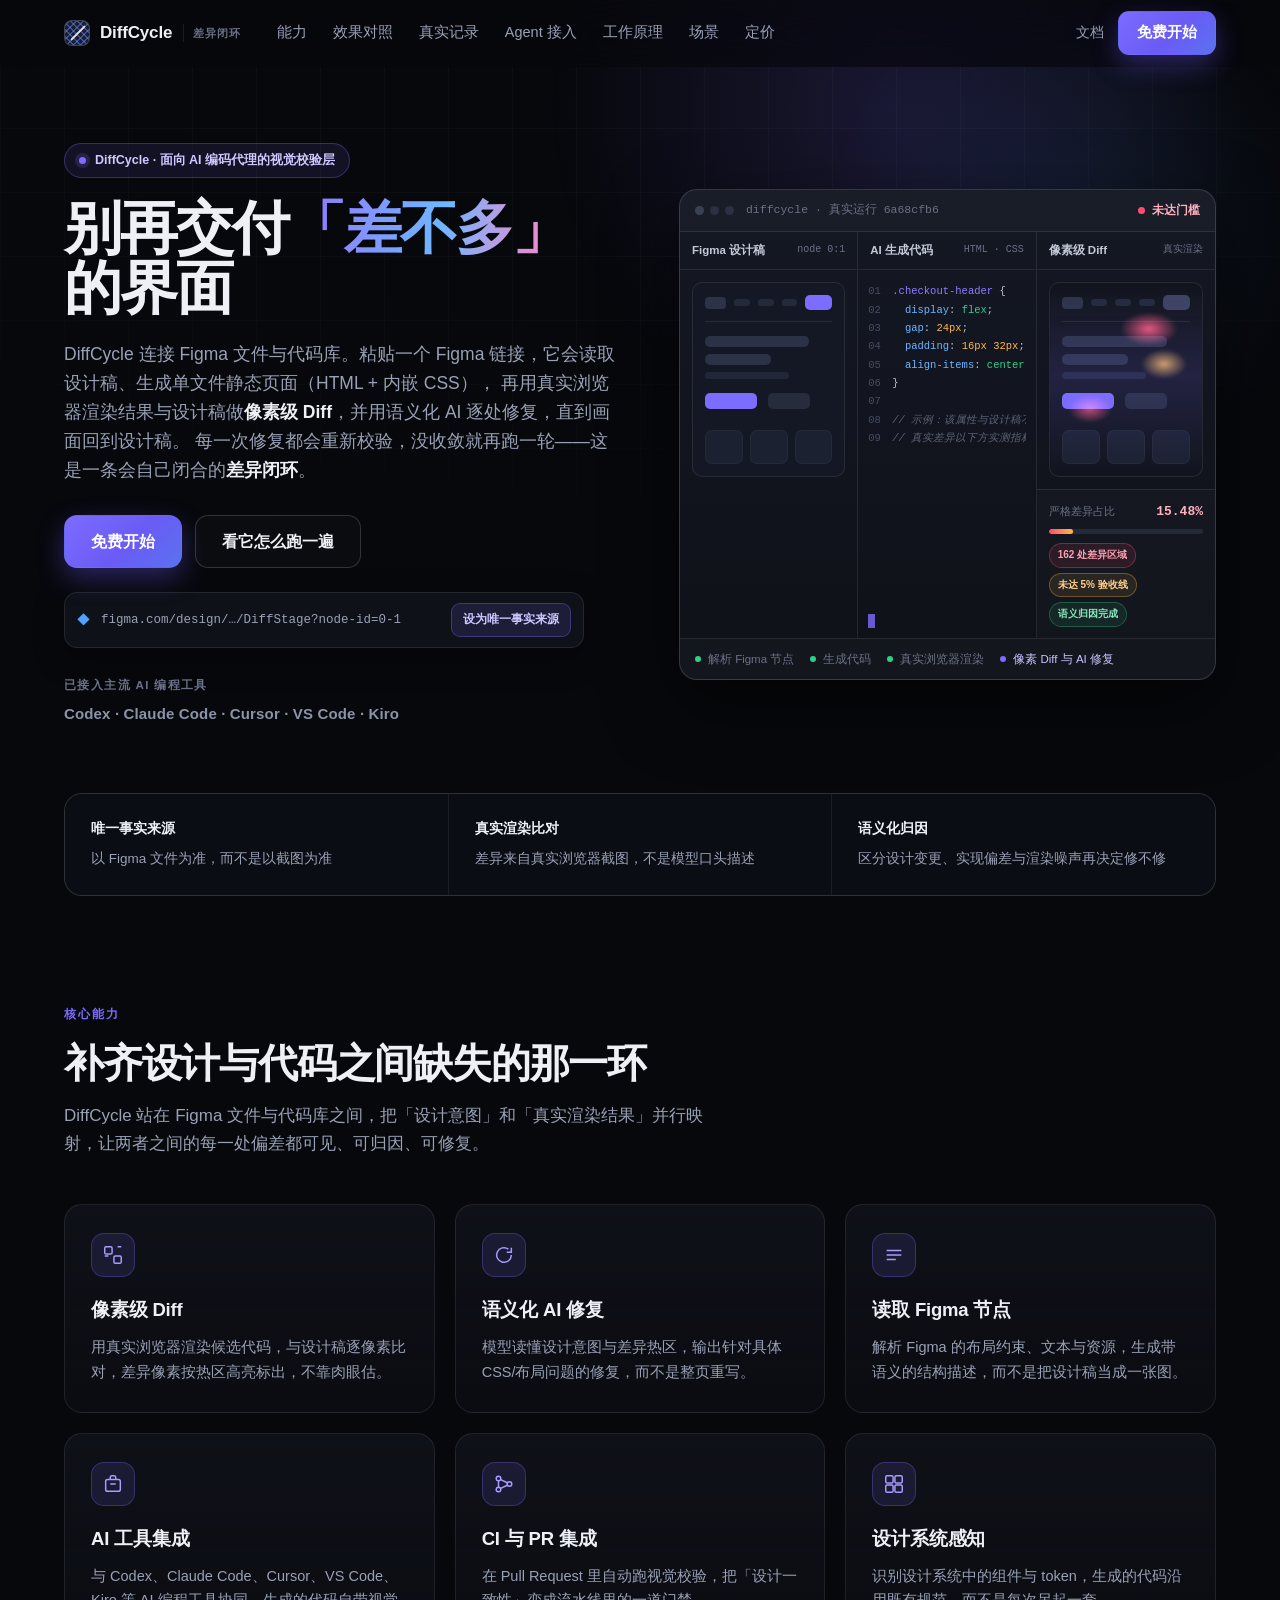
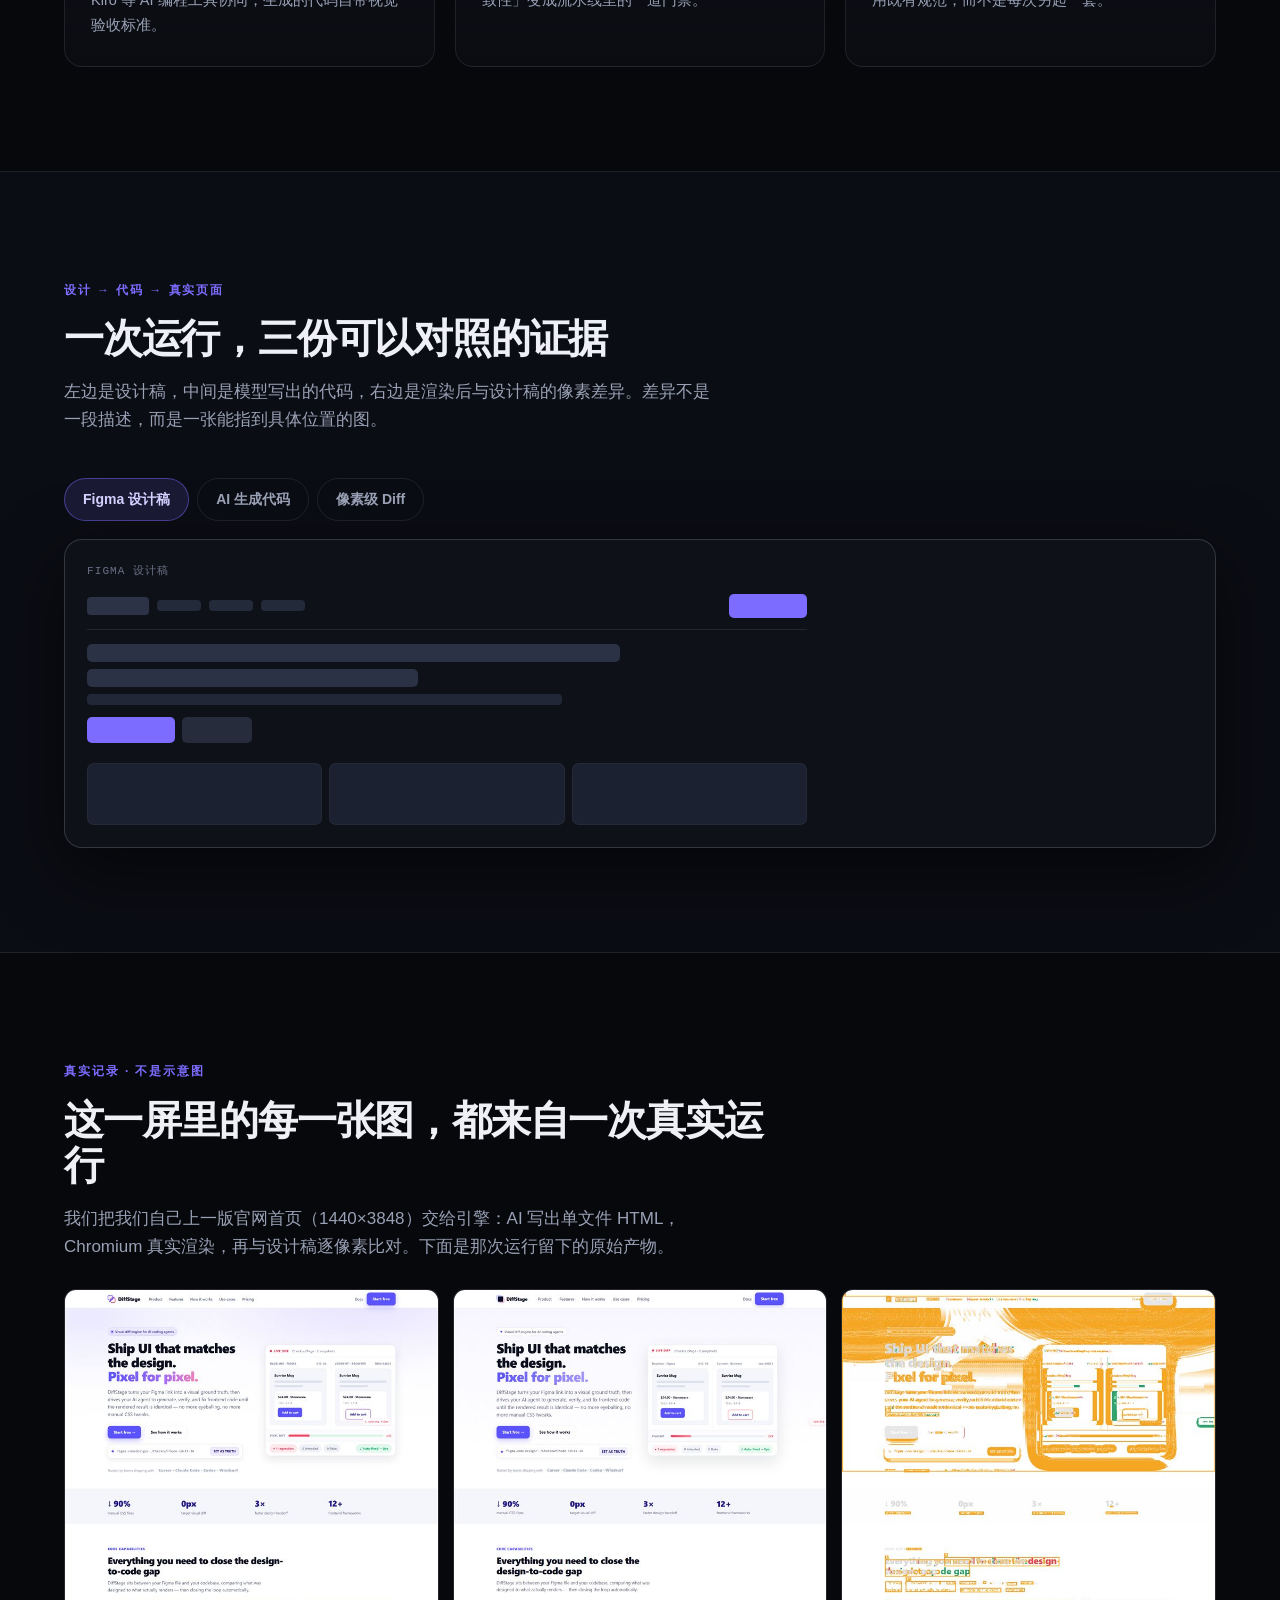
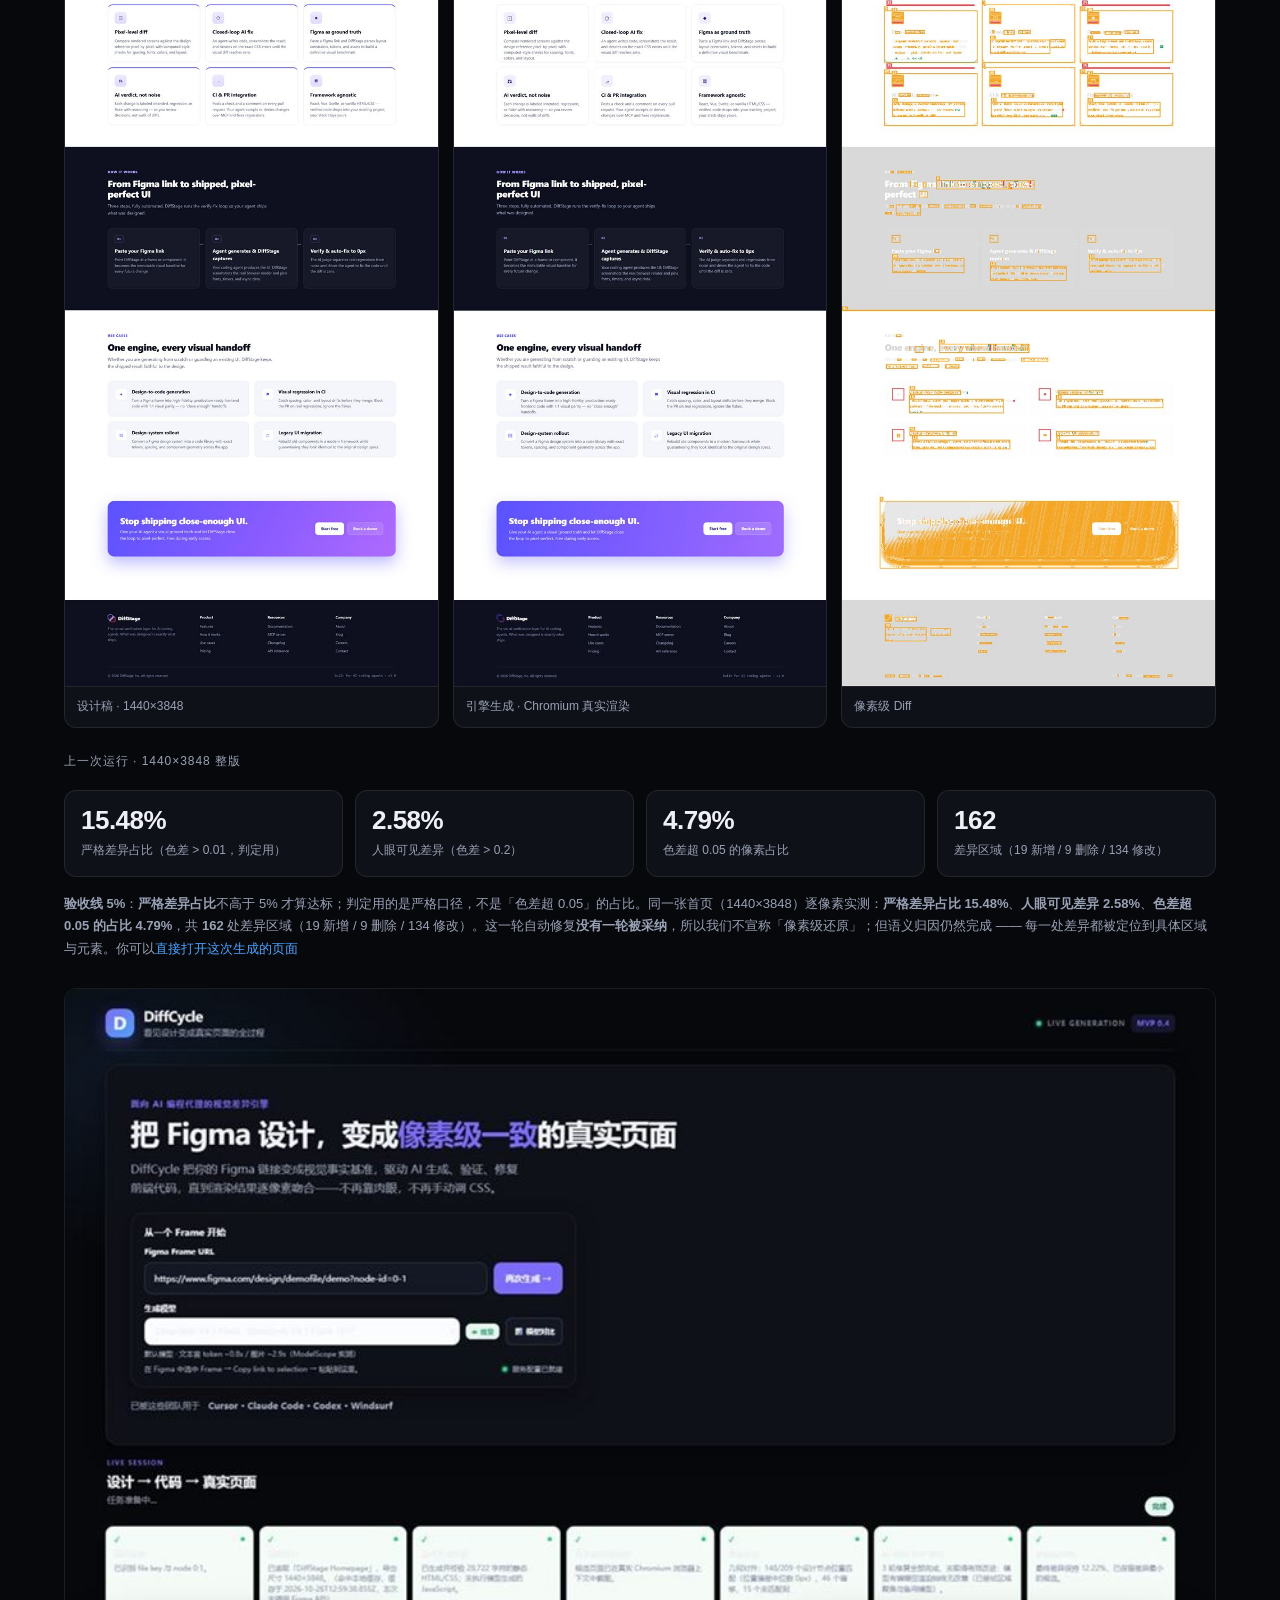
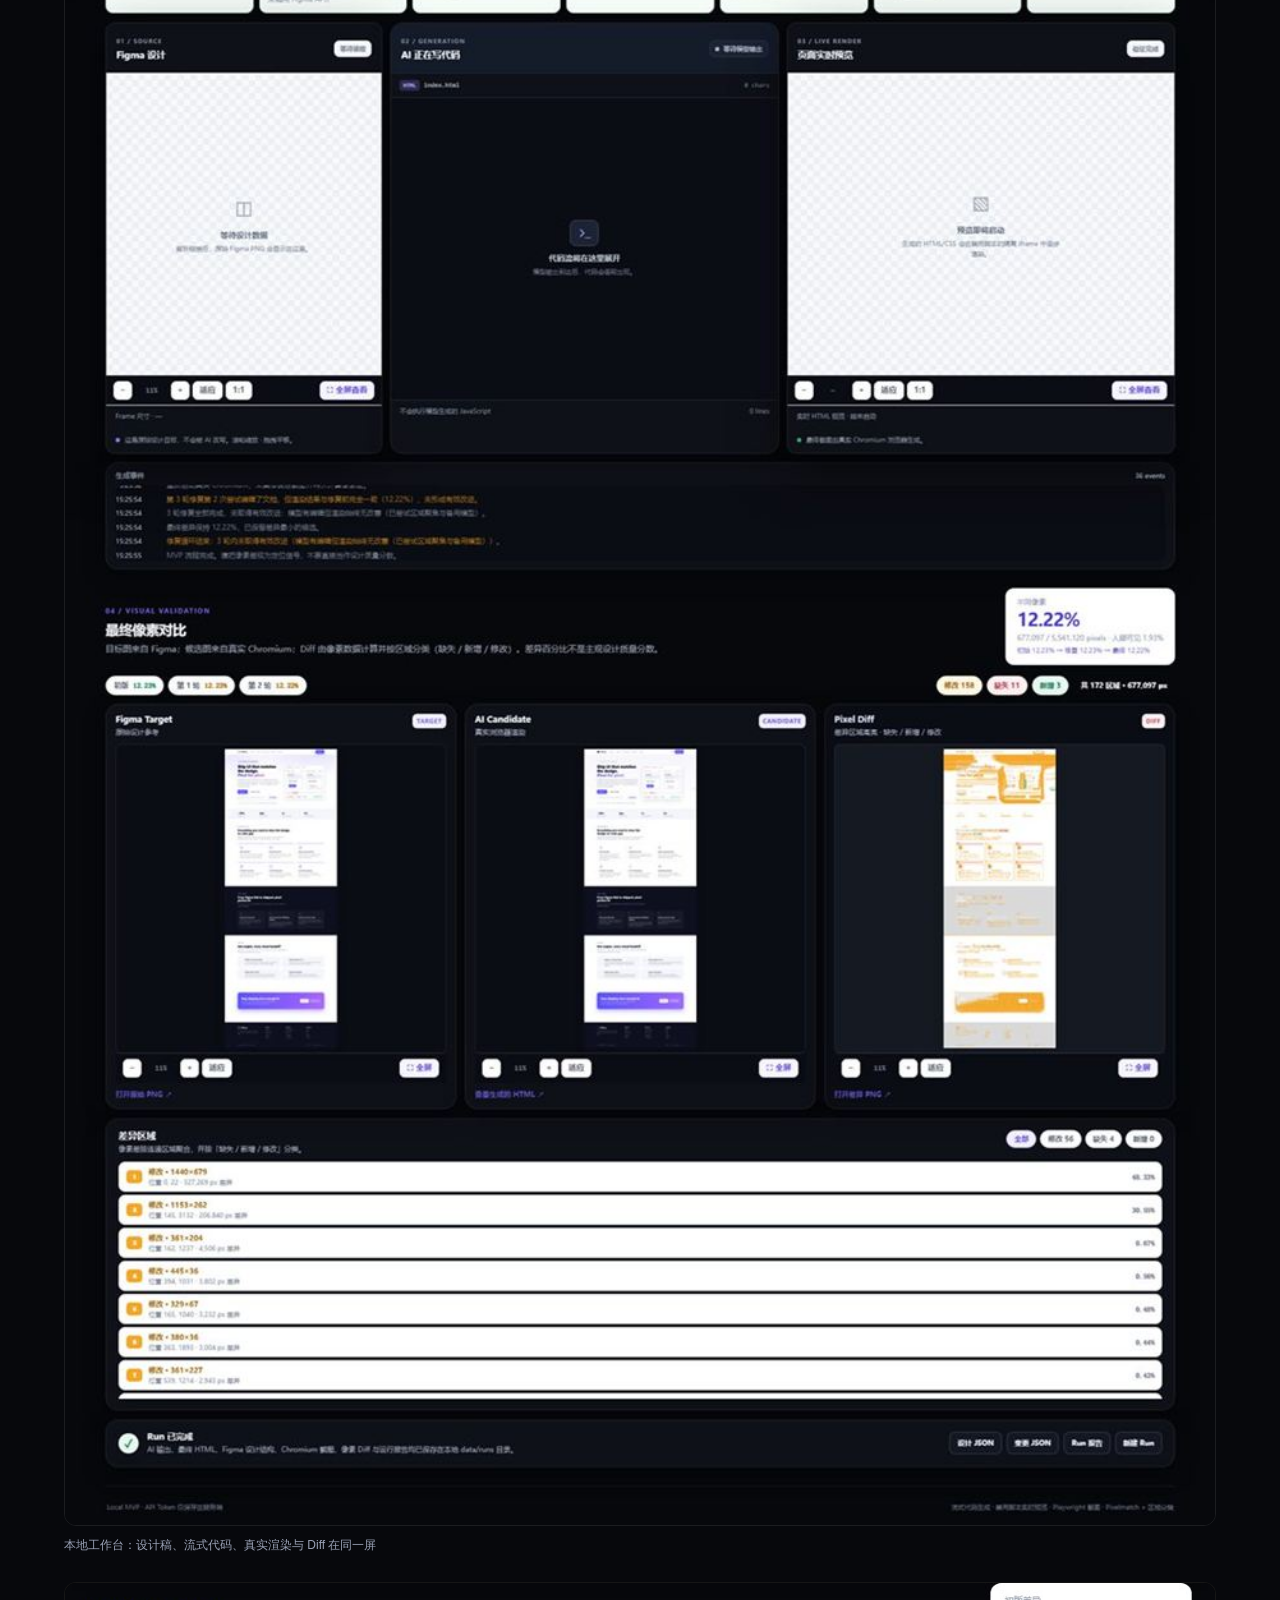
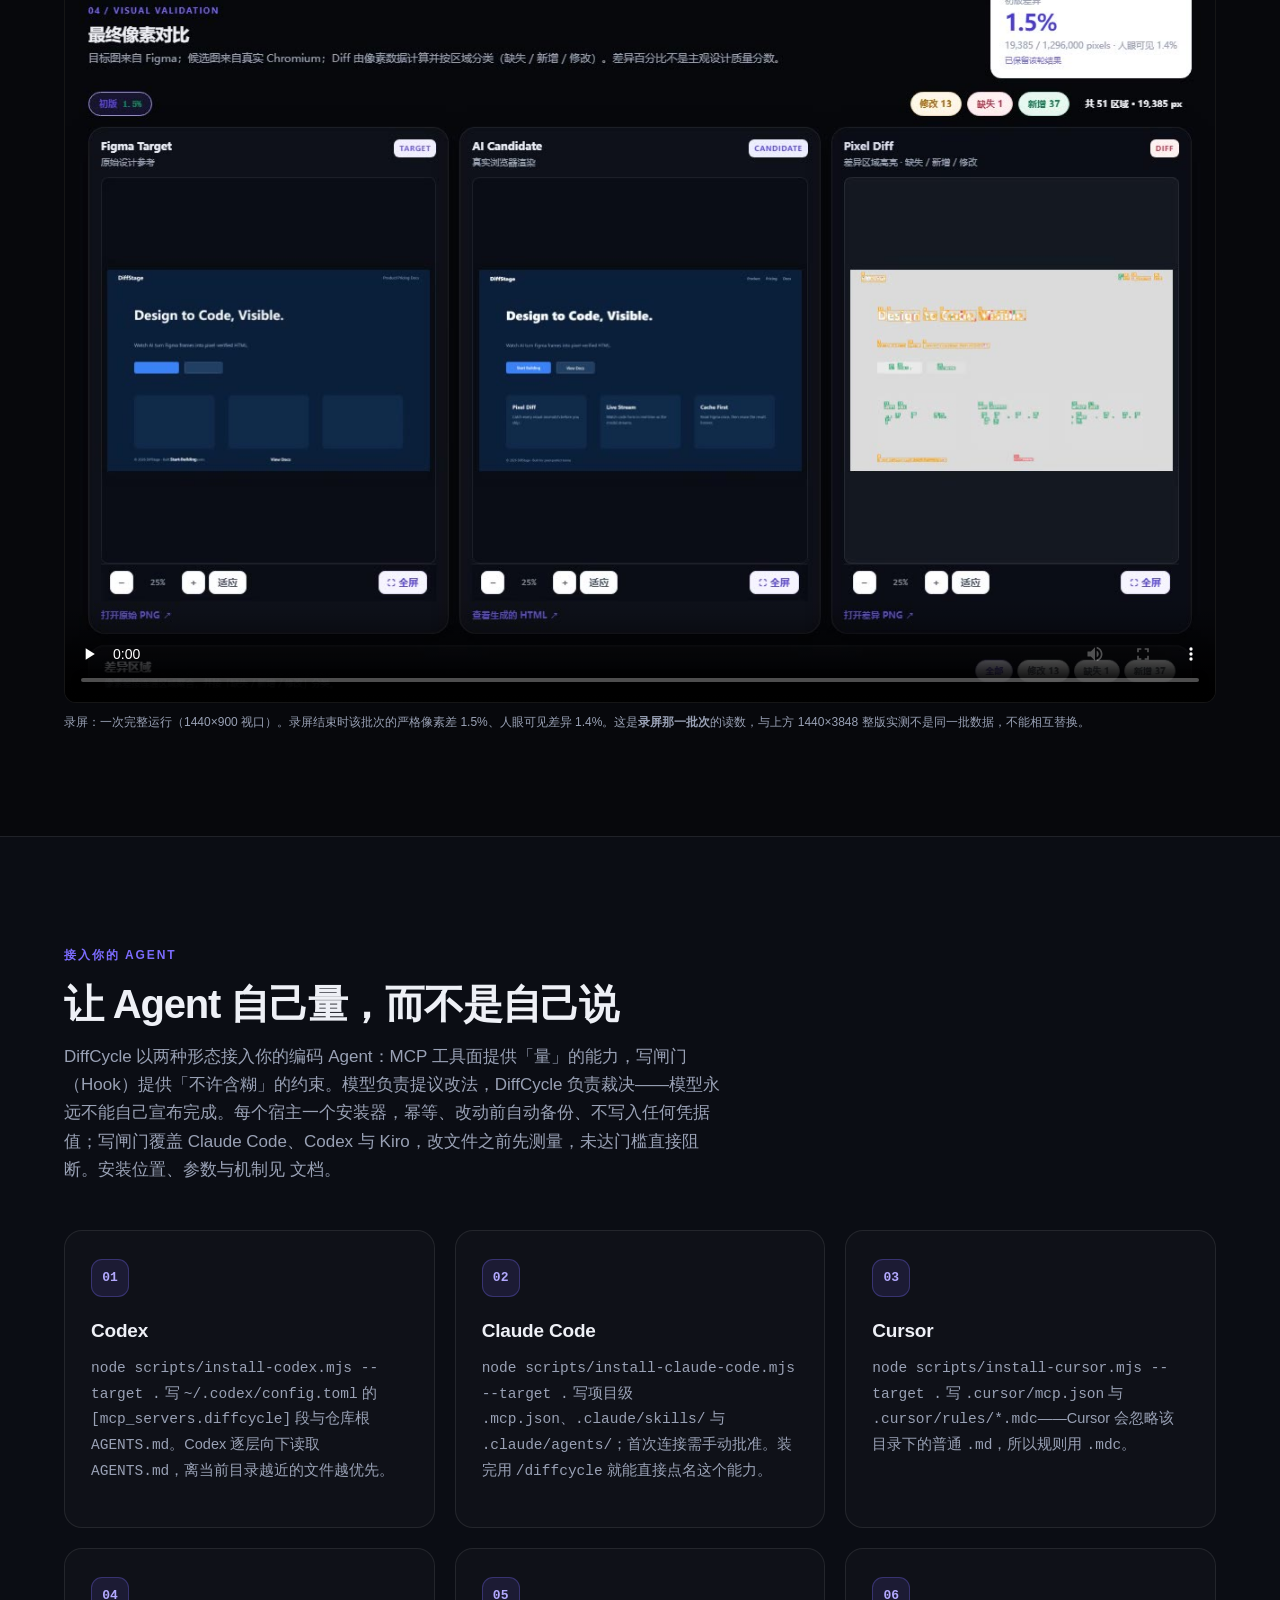
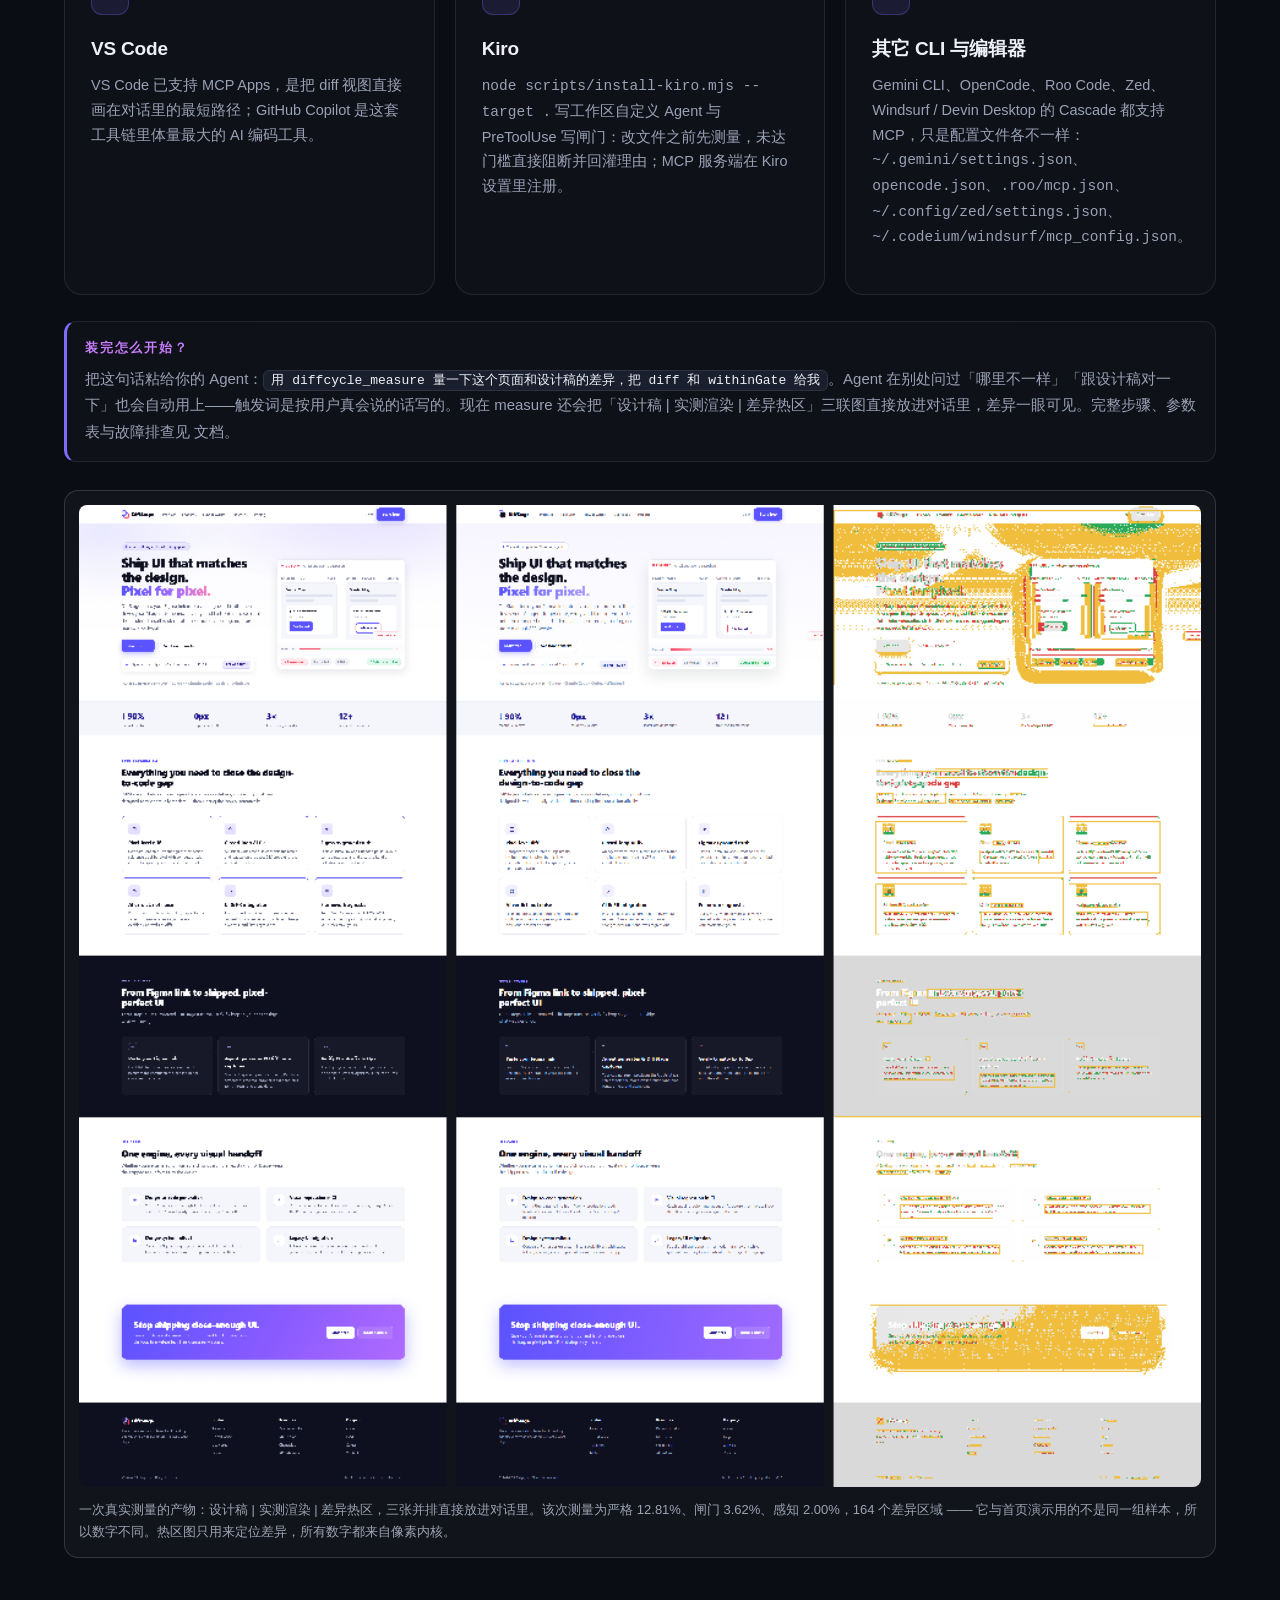
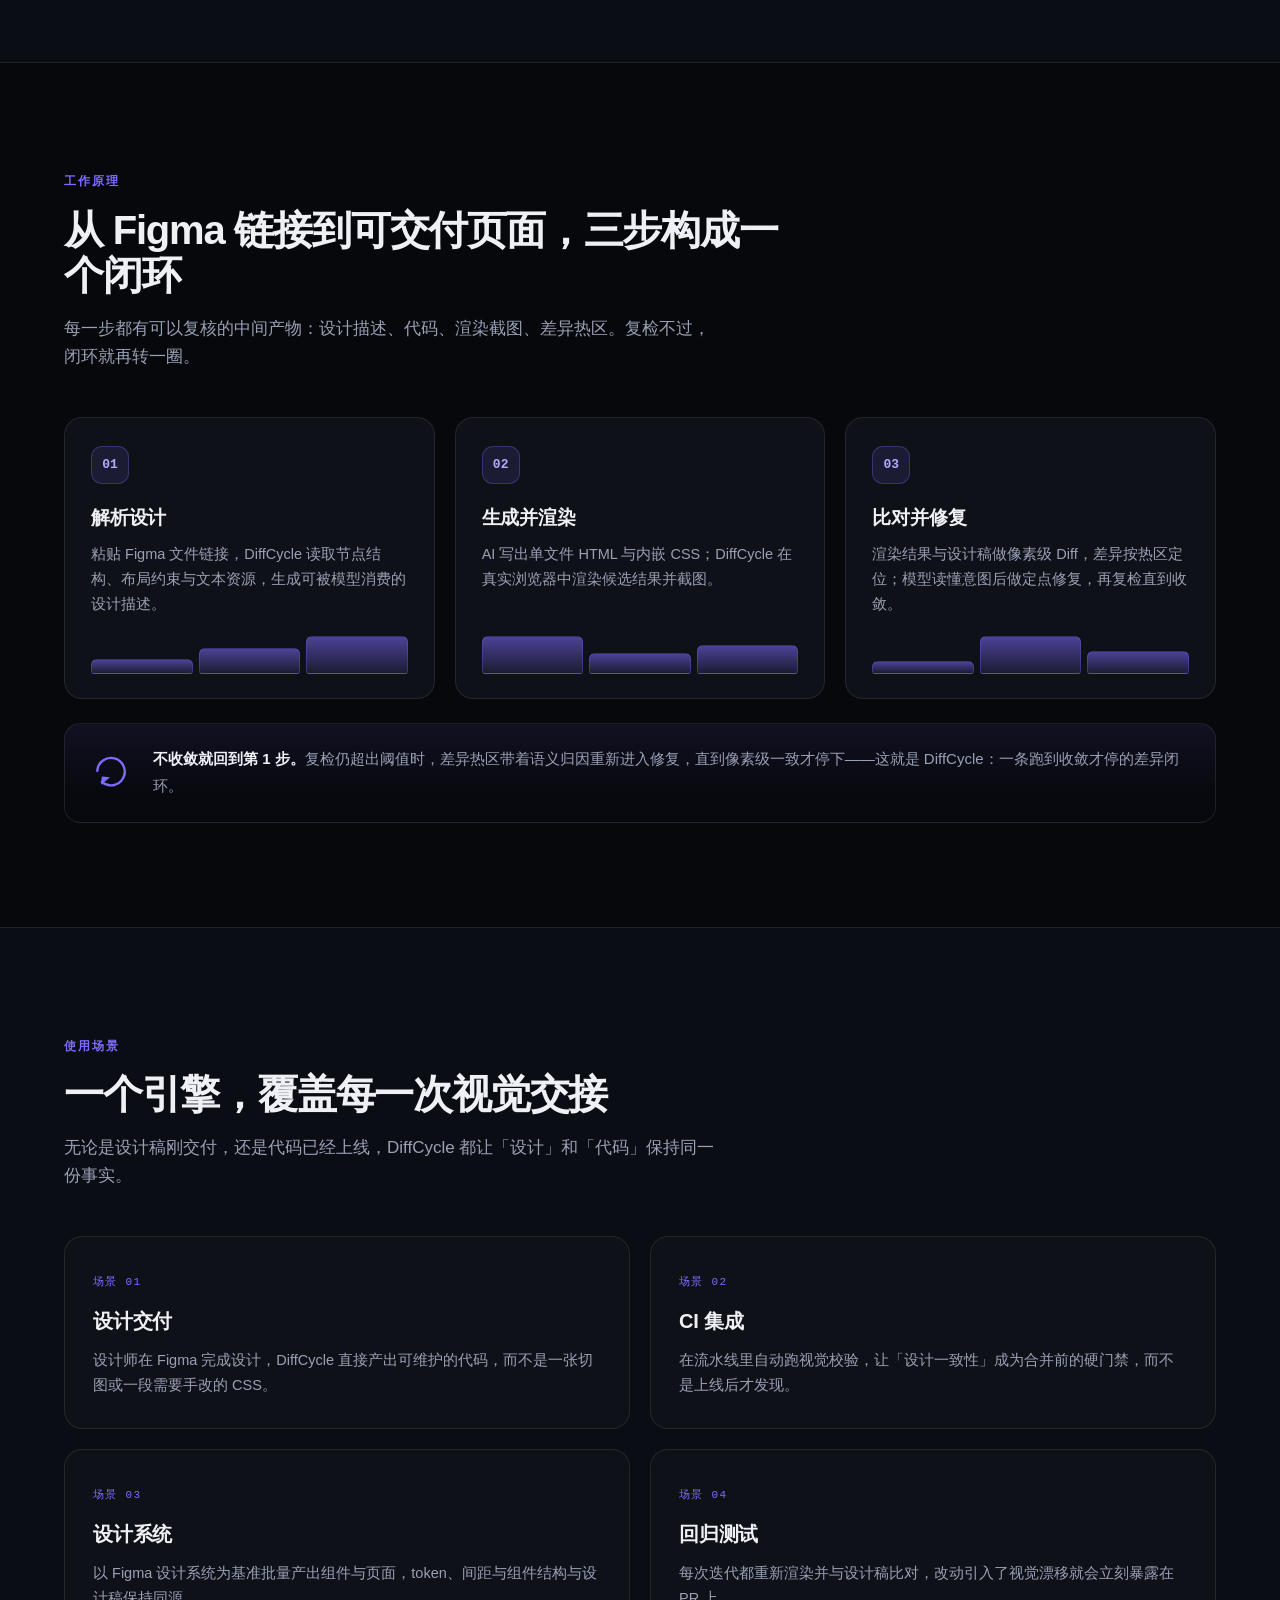
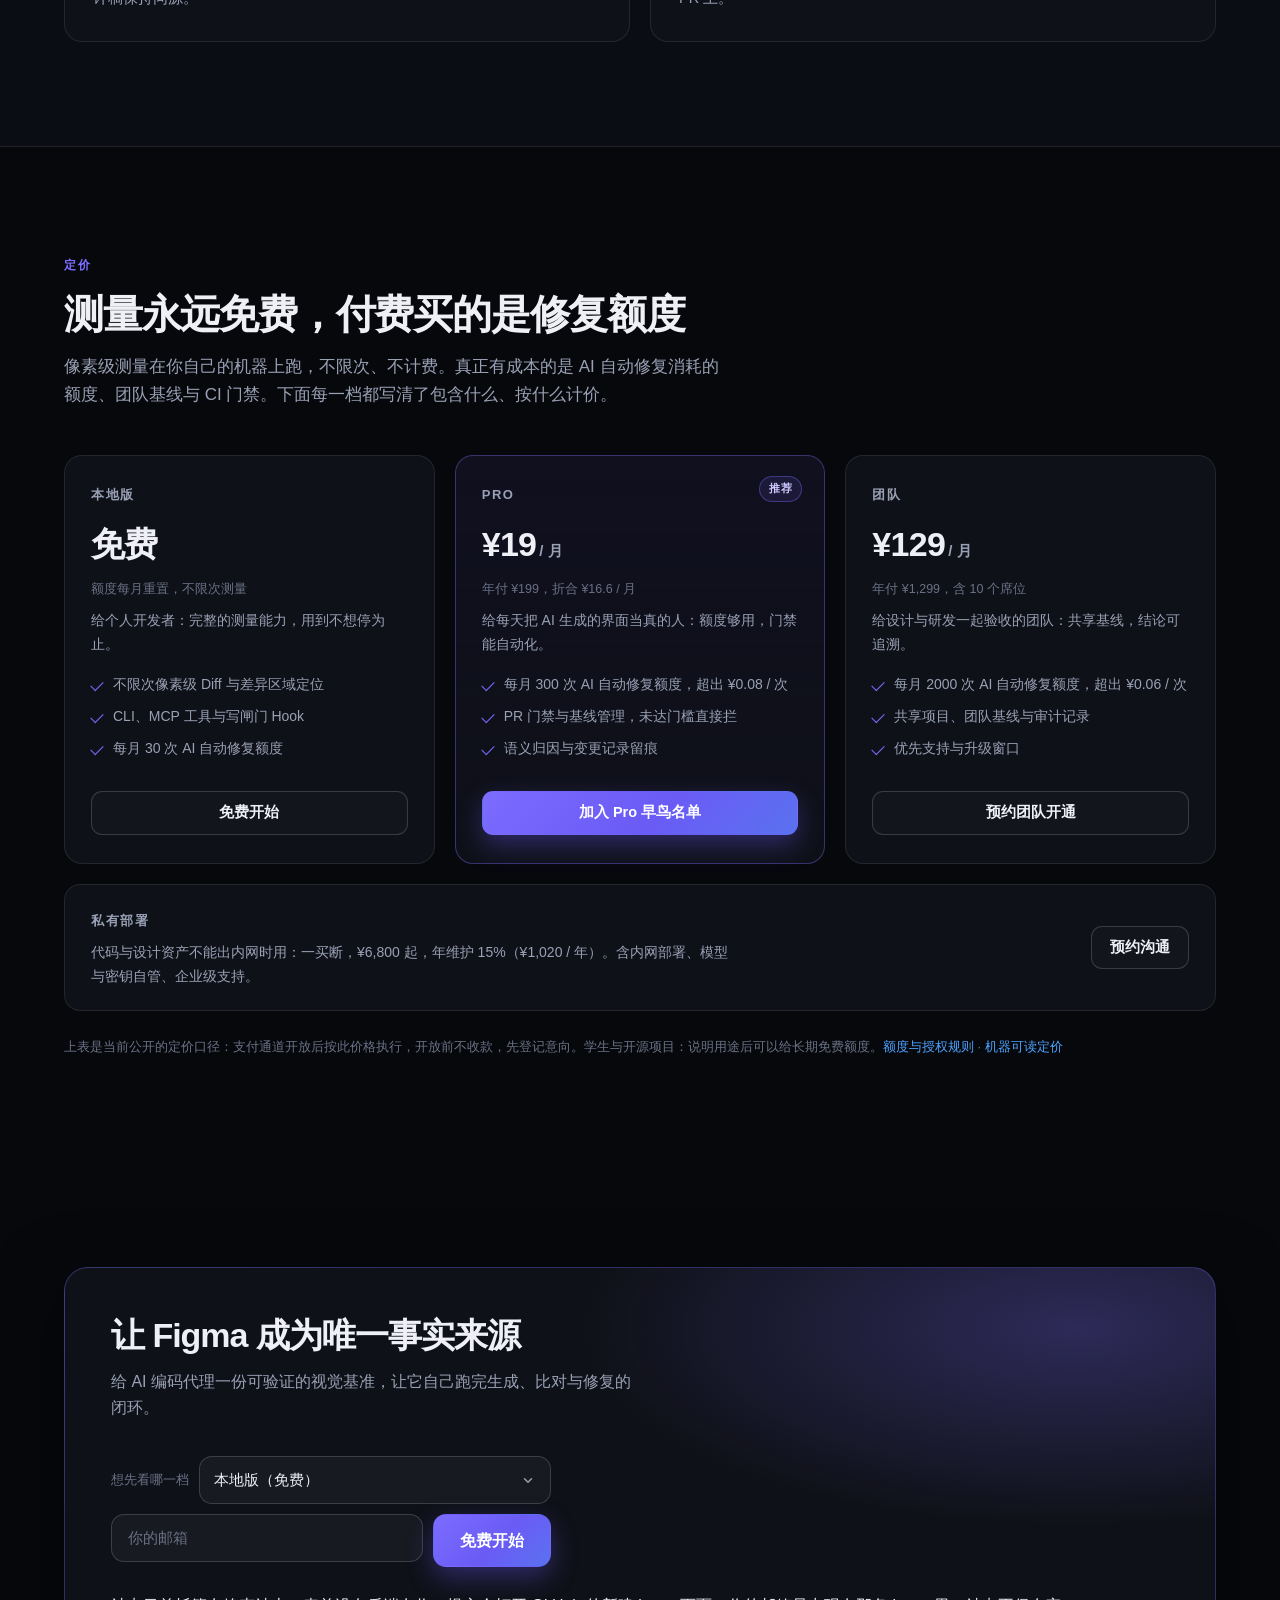
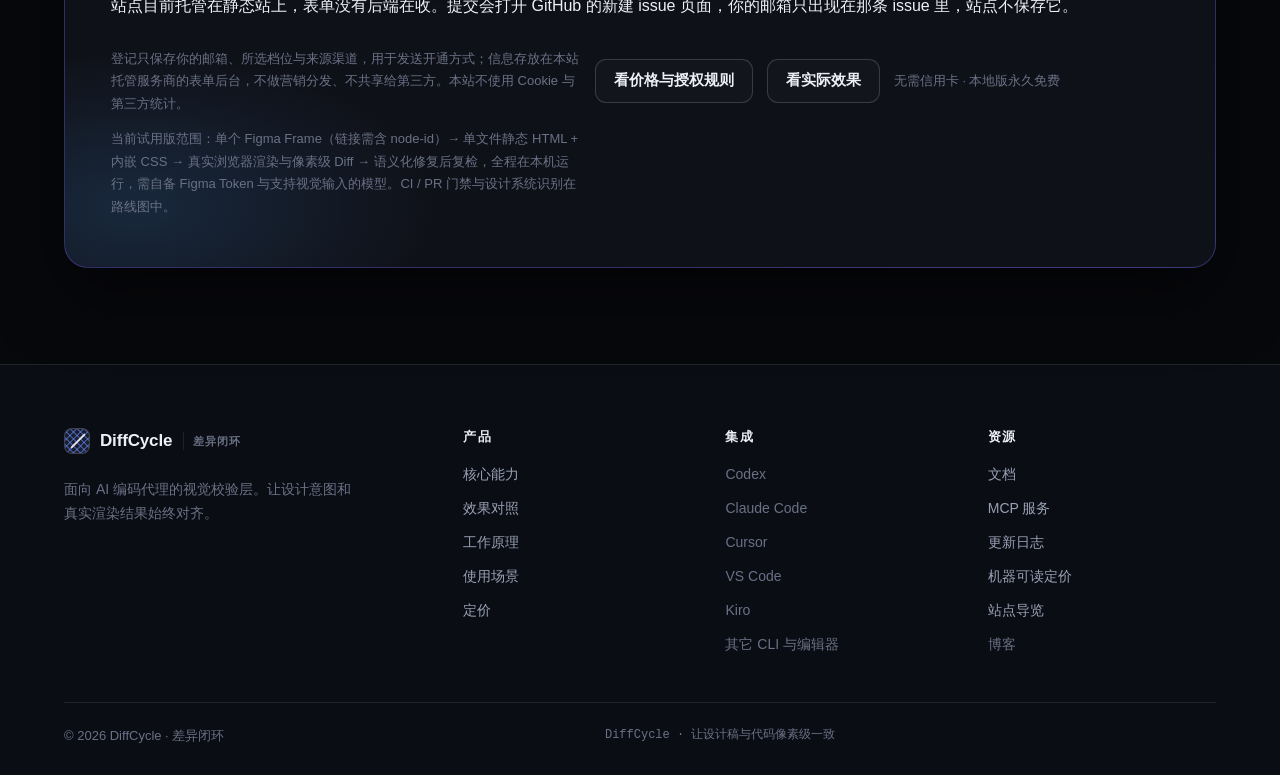
==== commit 88a1671a: "site: drop the phantom login entry, list the real agent integrations in the footer" ====
--- a/index.html
+++ b/index.html
@@ -4,7 +4,7 @@
 <meta charset="utf-8" />
 <meta name="viewport" content="width=device-width, initial-scale=1, viewport-fit=cover" />
 <title>DiffCycle — 让设计稿与代码像素级一致 | 面向 AI 编码代理的视觉校验层</title>
-<meta name="description" content="DiffCycle 连接 Figma 文件与代码库：粘贴 Figma 链接即可读取设计稿、生成可维护代码，并用像素级 Diff 与语义化 AI 修复把渲染结果拉回设计稿，形成一条跑到收敛的差异闭环。以 Figma 为唯一事实来源，可接入 Cursor、Claude Code、Codex、Windsurf，并在 CI / Pull Request 中运行。" />
+<meta name="description" content="DiffCycle 连接 Figma 文件与代码库：粘贴 Figma 链接即可读取设计稿、生成可维护代码，并用像素级 Diff 与语义化 AI 修复把渲染结果拉回设计稿，形成一条跑到收敛的差异闭环。以 Figma 为唯一事实来源，可接入 Codex、Claude Code、Cursor、VS Code、Kiro，并在 CI / Pull Request 中运行。" />
 <meta name="theme-color" content="#07080C" />
 <meta property="og:title" content="DiffCycle — 让设计稿与代码像素级一致" />
 <meta property="og:description" content="面向 AI 编码代理的视觉校验层：Figma → 代码 → 真实渲染 → 像素级 Diff → 语义化自动修复。" />
@@ -47,7 +47,6 @@
 
     <div class="nav-actions">
       <a class="nav-quiet" href="docs.html">文档</a>
-      <a class="btn btn-quiet" href="#start">登录</a>
       <a class="btn btn-primary" href="#start">免费开始</a>
       <button class="nav-toggle" id="navToggle" type="button" aria-expanded="false" aria-controls="navLinks" aria-label="展开导航菜单">
         <span></span><span></span>
@@ -83,7 +82,7 @@
 
         <div class="hero-trust reveal">
           <span class="trust-label">已接入主流 AI 编程工具</span>
-          <span class="trust-list">Cursor · Claude Code · Codex · Windsurf</span>
+          <span class="trust-list">Codex · Claude Code · Cursor · VS Code · Kiro</span>
         </div>
       </div>
 
@@ -232,7 +231,7 @@
             <svg viewBox="0 0 24 24" fill="none" stroke="currentColor" stroke-width="1.6"><path d="M9 7V5a2 2 0 0 1 2-2h2a2 2 0 0 1 2 2v2"/><rect x="4" y="7" width="16" height="13" rx="2"/><path d="M9 12h6"/></svg>
           </span>
           <h3>AI 工具集成</h3>
-          <p>与 Cursor、Claude Code、Codex、Windsurf 等主流 AI 编程工具协同，生成的代码自带视觉验收标准。</p>
+          <p>与 Codex、Claude Code、Cursor、VS Code、Kiro 等 AI 编程工具协同，生成的代码自带视觉验收标准。</p>
         </article>
         <article class="card reveal">
           <span class="card-ico" aria-hidden="true">
@@ -600,10 +599,12 @@
       <div class="foot-col">
         <h4>集成</h4>
         <ul>
+          <li><span class="foot-item">Codex</span></li>
+          <li><span class="foot-item">Claude Code</span></li>
           <li><span class="foot-item">Cursor</span></li>
-          <li><span class="foot-item">Claude Code</span></li>
-          <li><span class="foot-item">Codex</span></li>
-          <li><span class="foot-item">Windsurf</span></li>
+          <li><span class="foot-item">VS Code</span></li>
+          <li><span class="foot-item">Kiro</span></li>
+          <li><span class="foot-item">其它 CLI 与编辑器</span></li>
         </ul>
       </div>
       <div class="foot-col">
